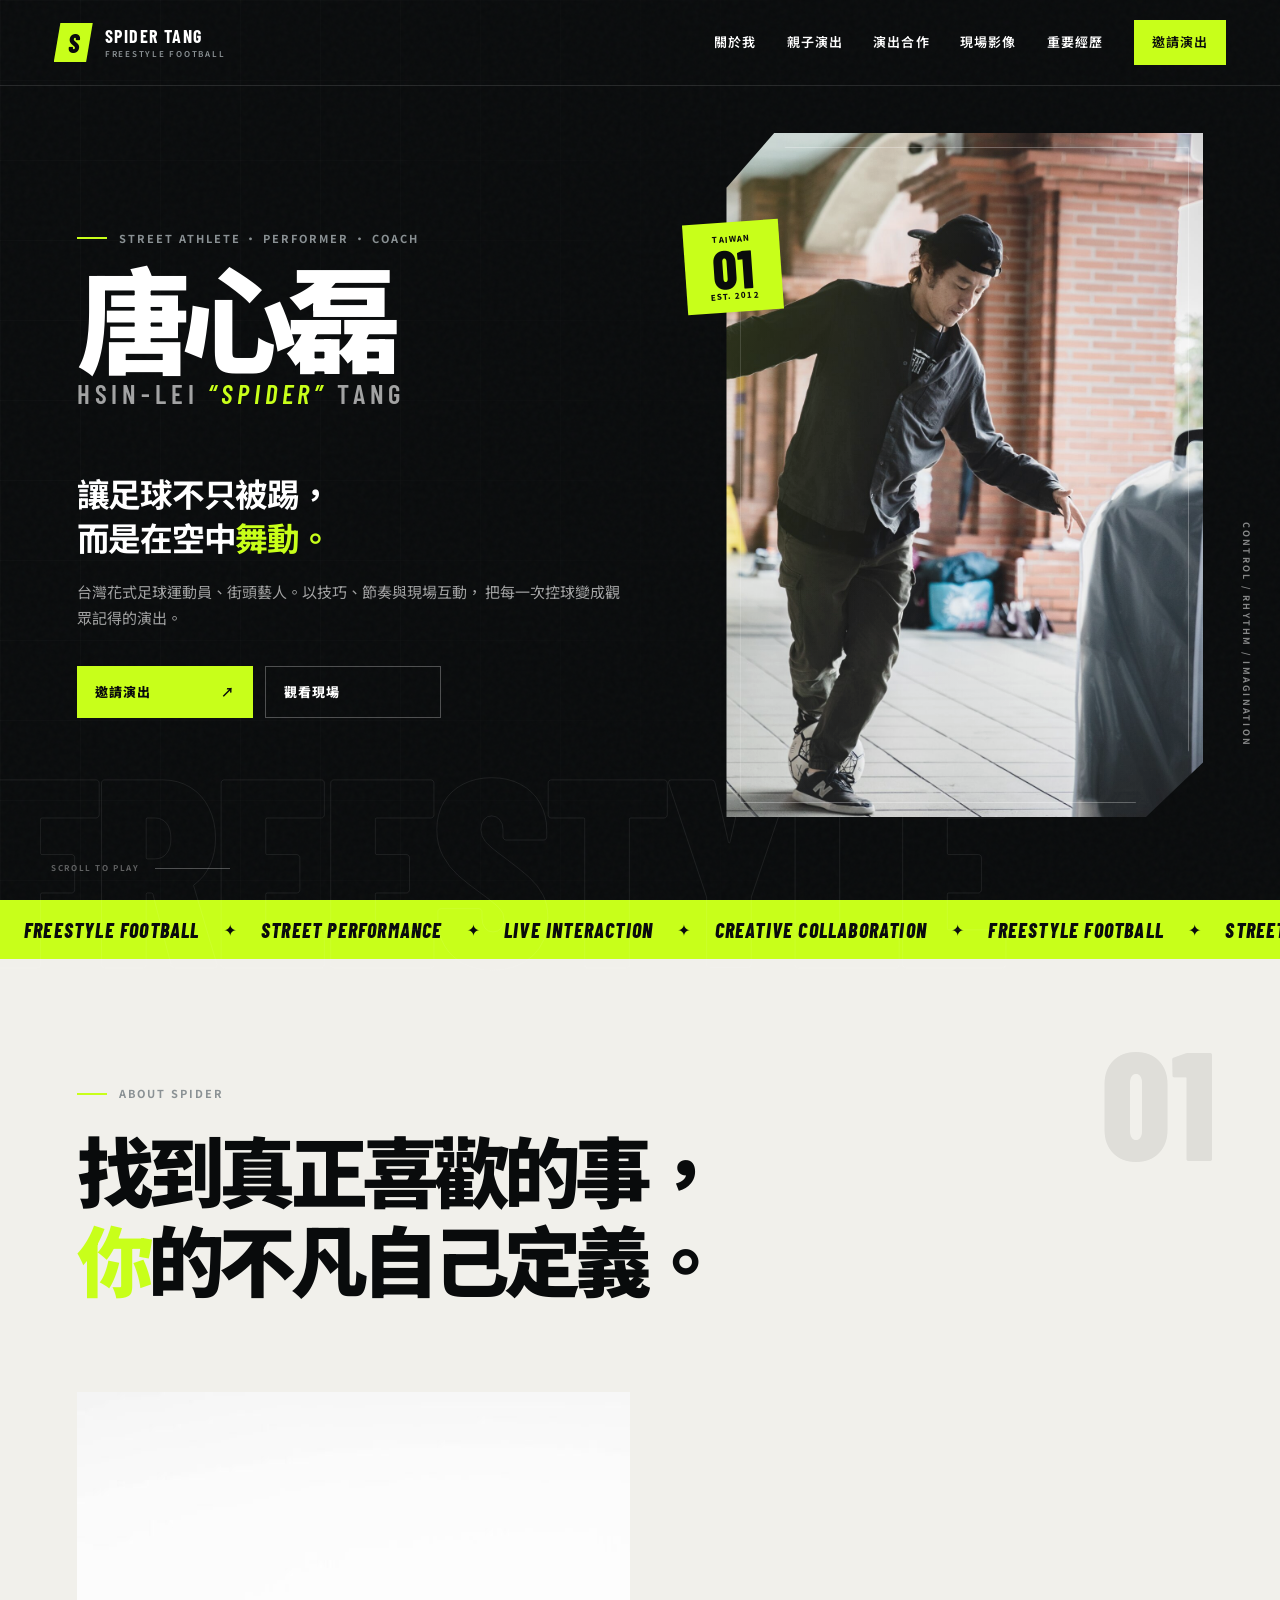
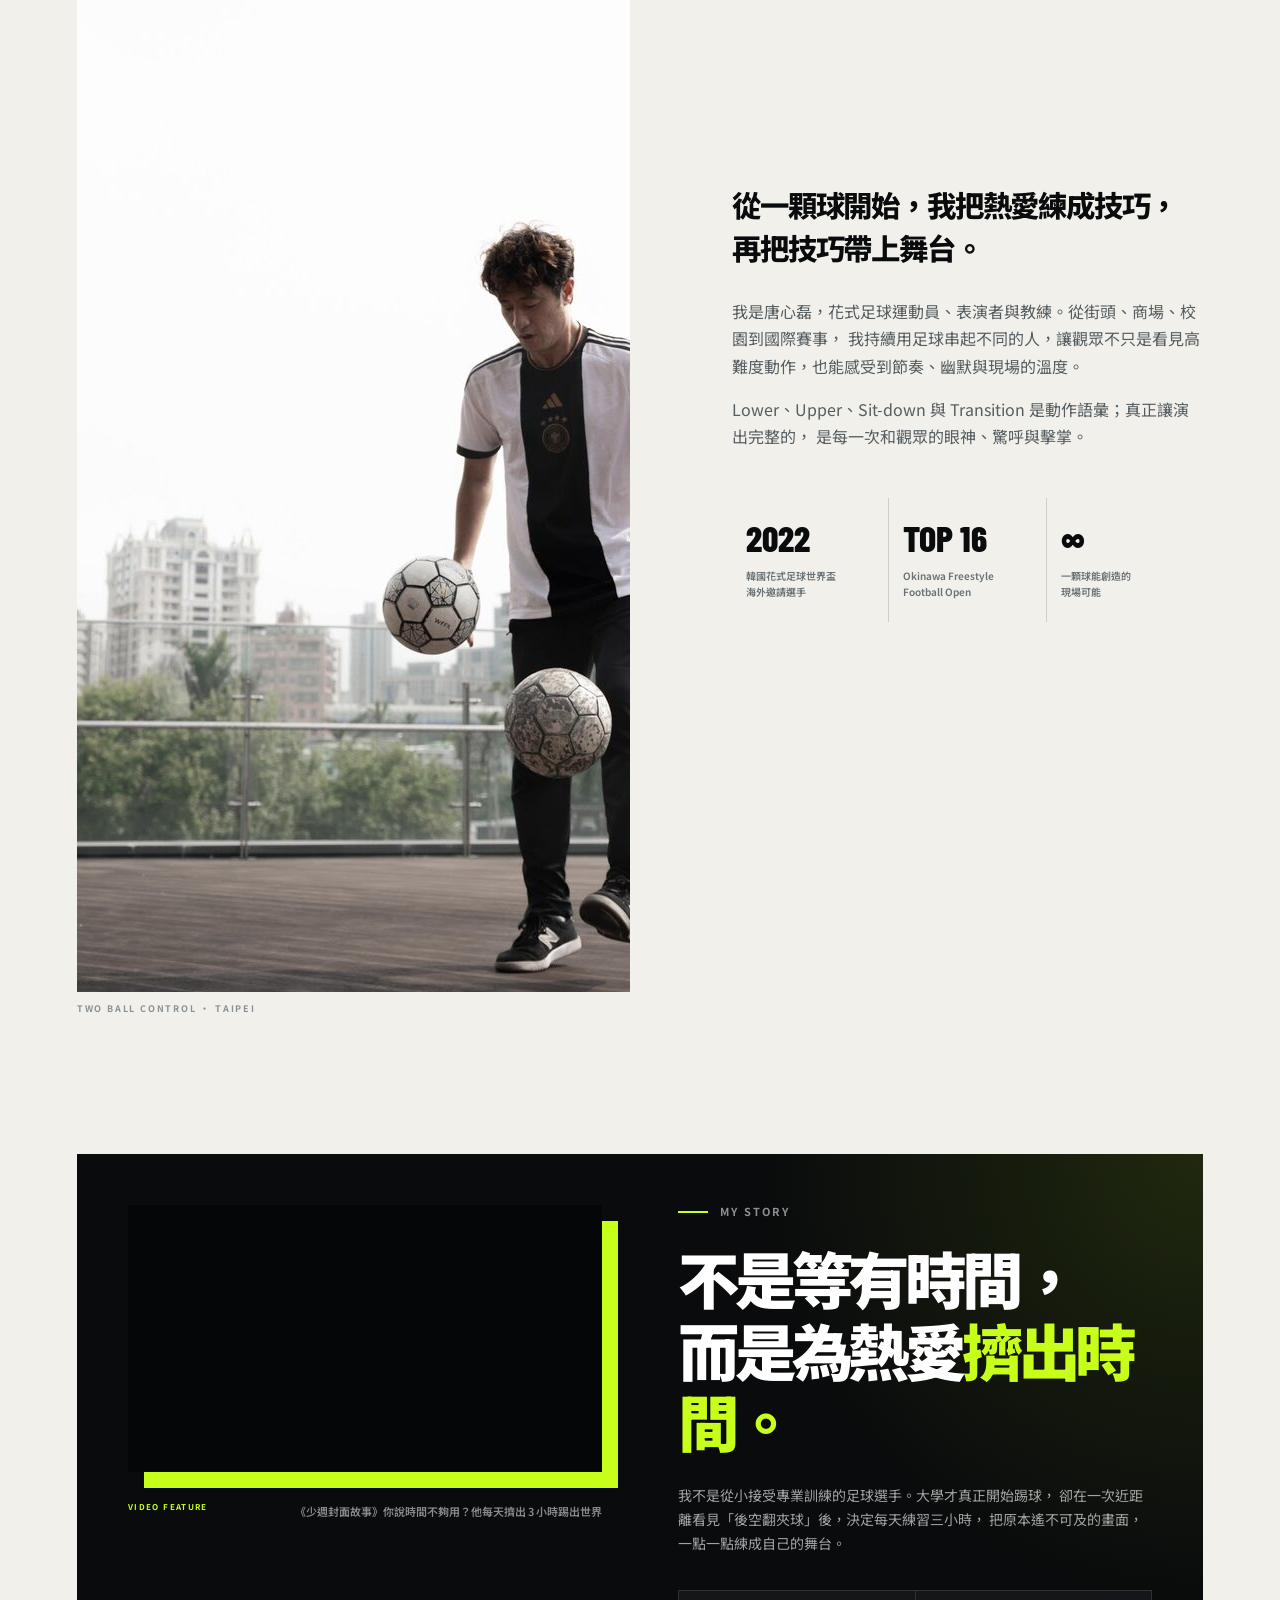
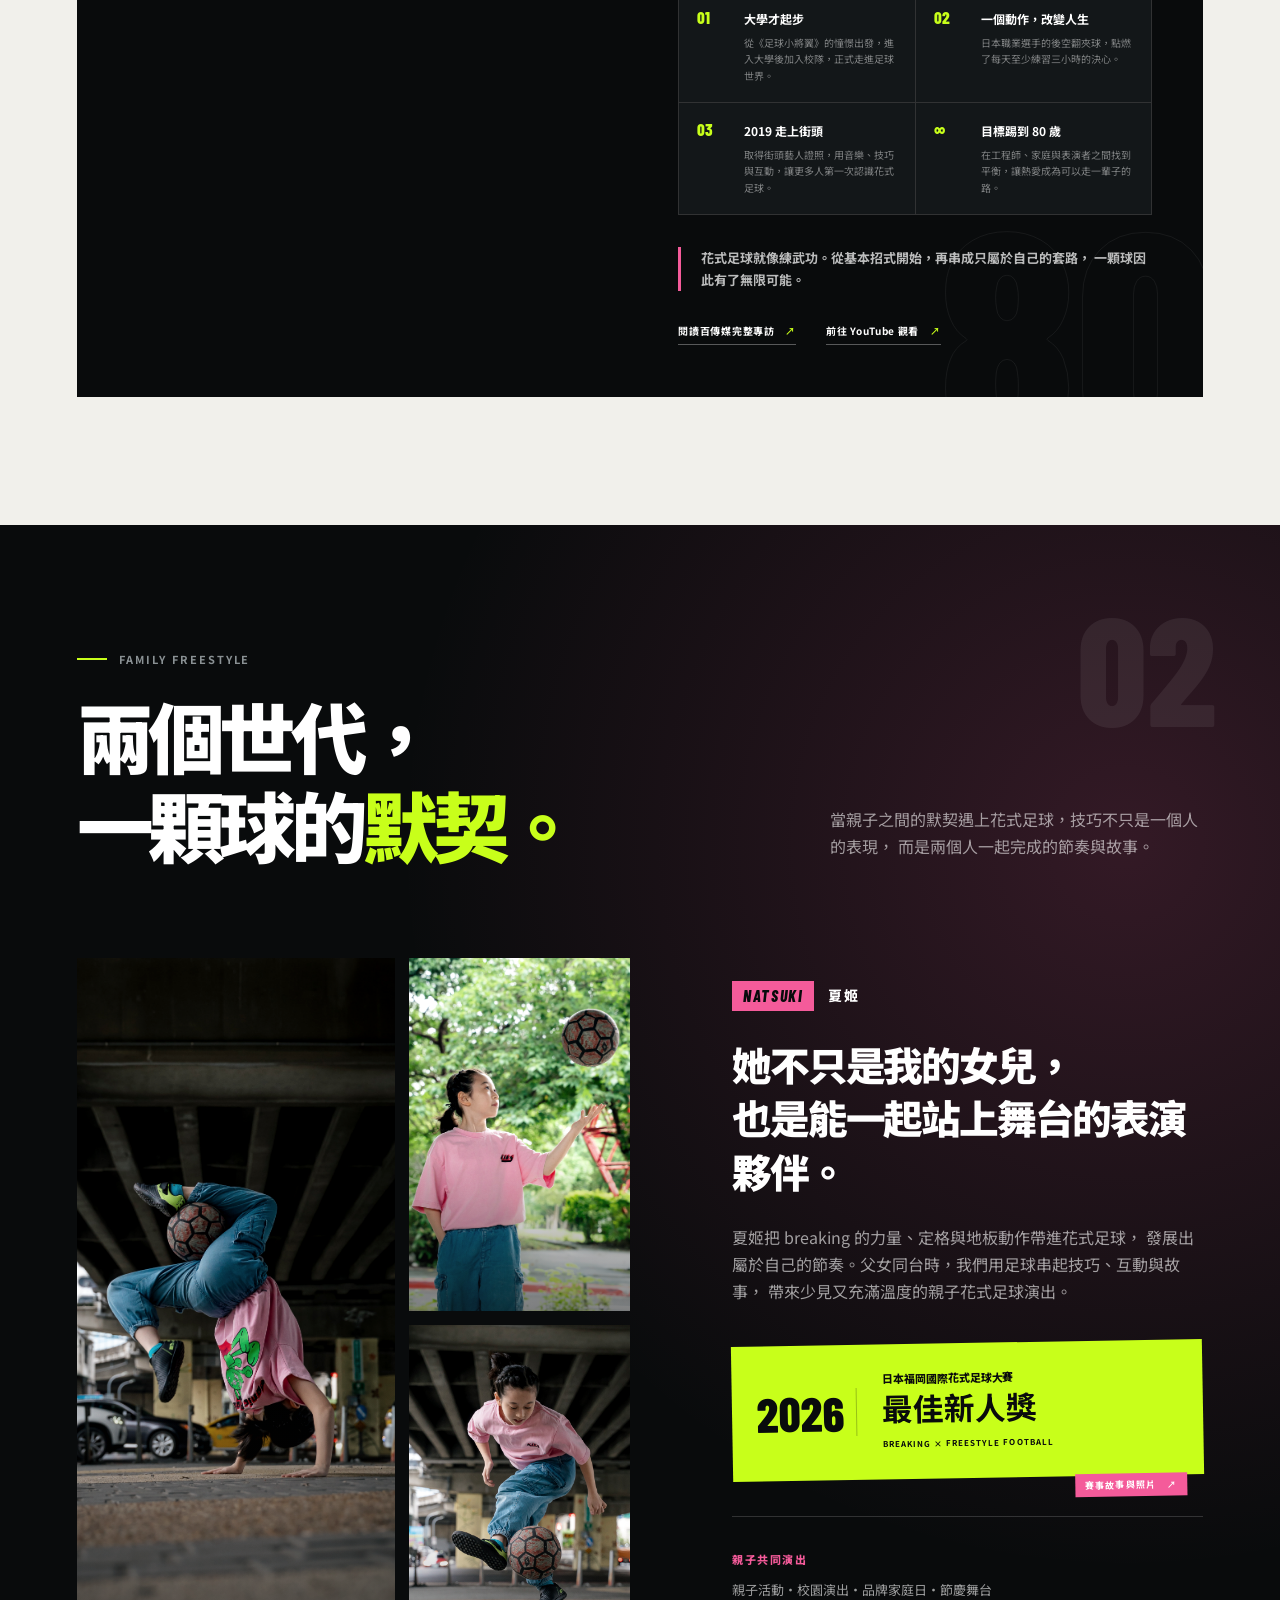
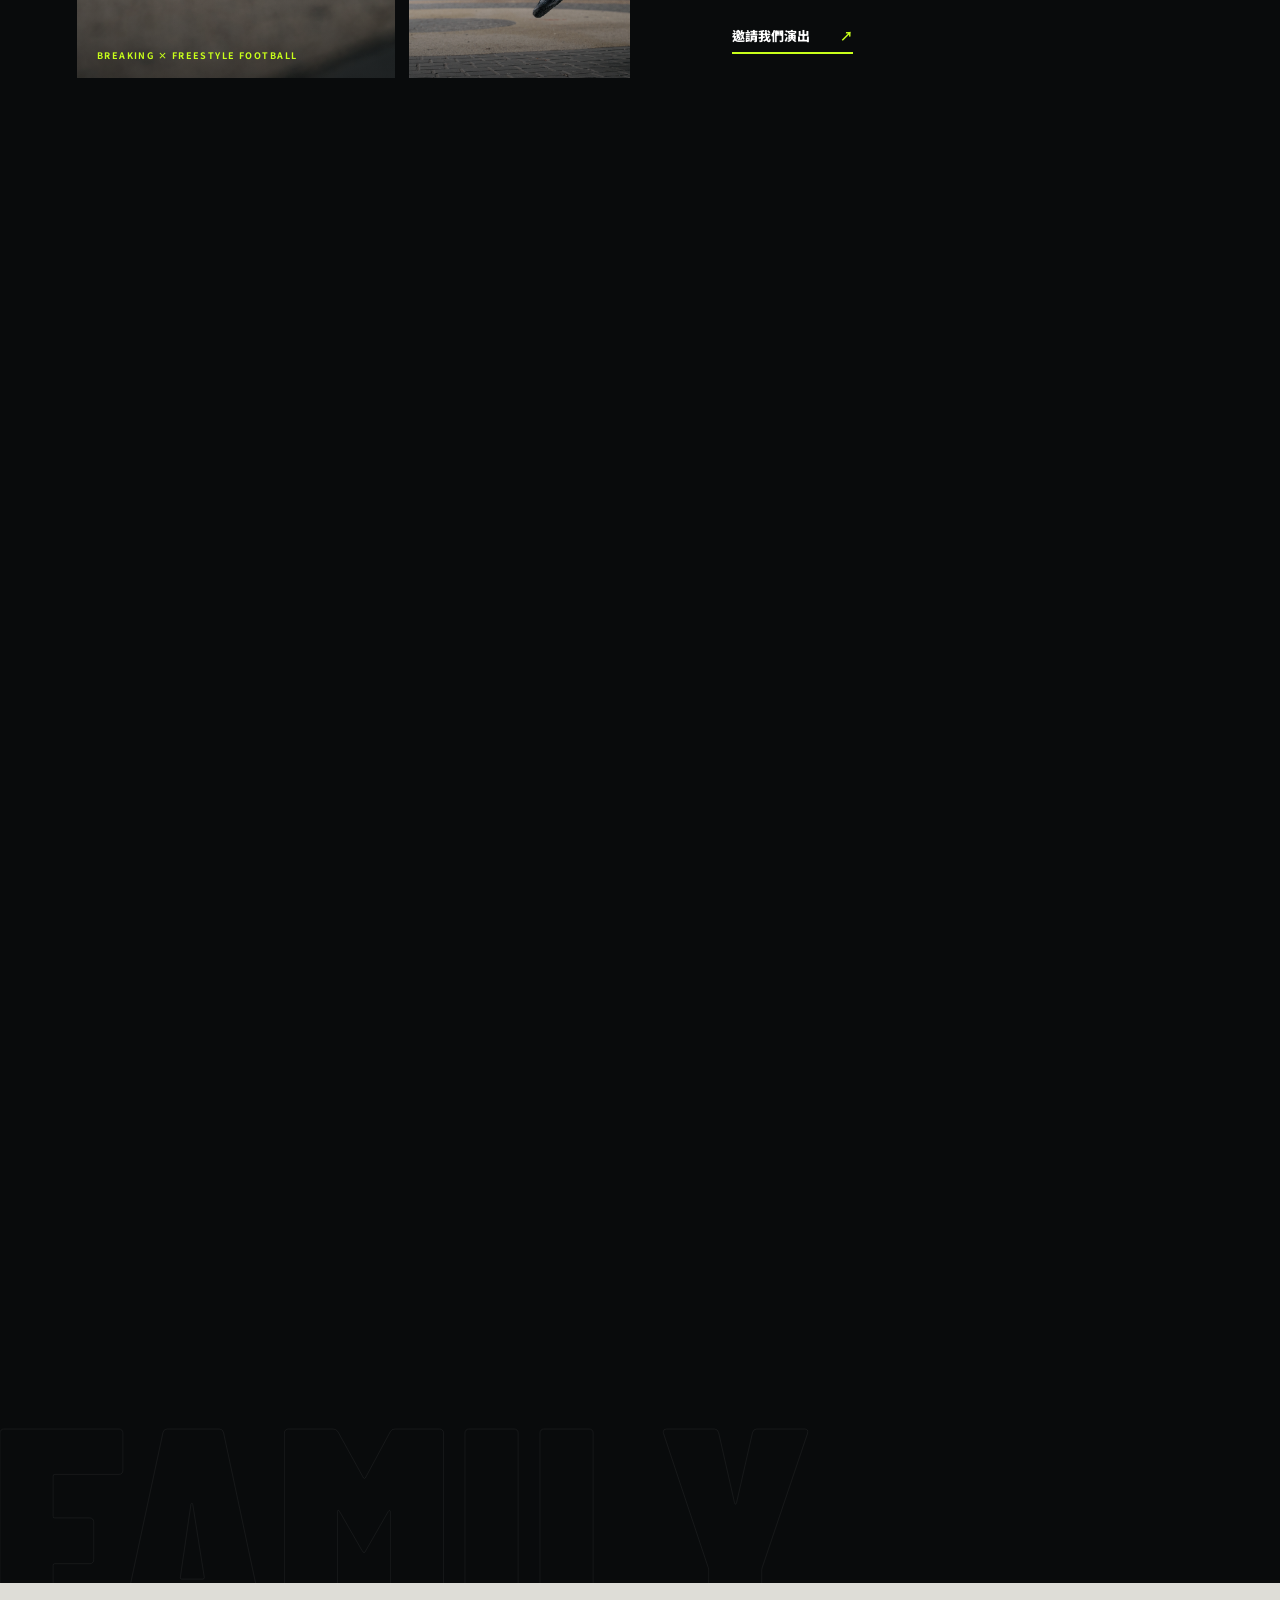
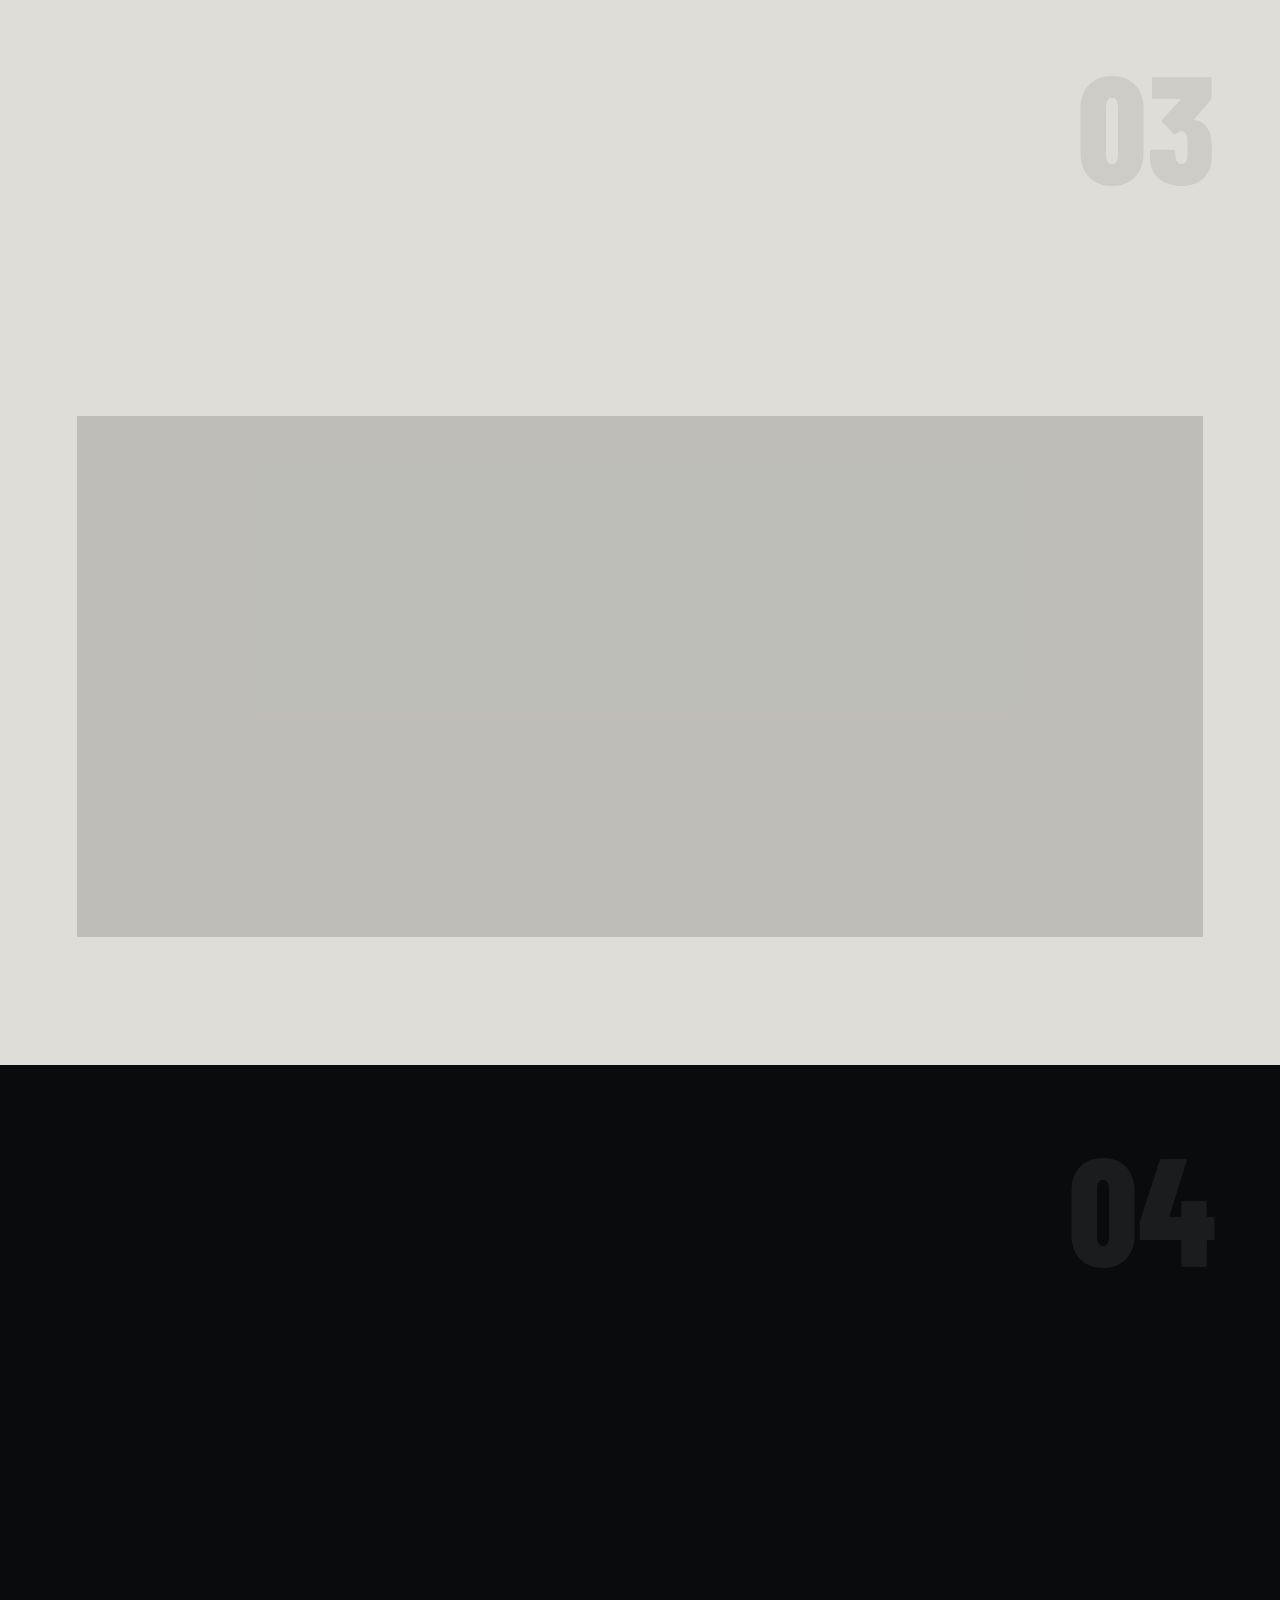
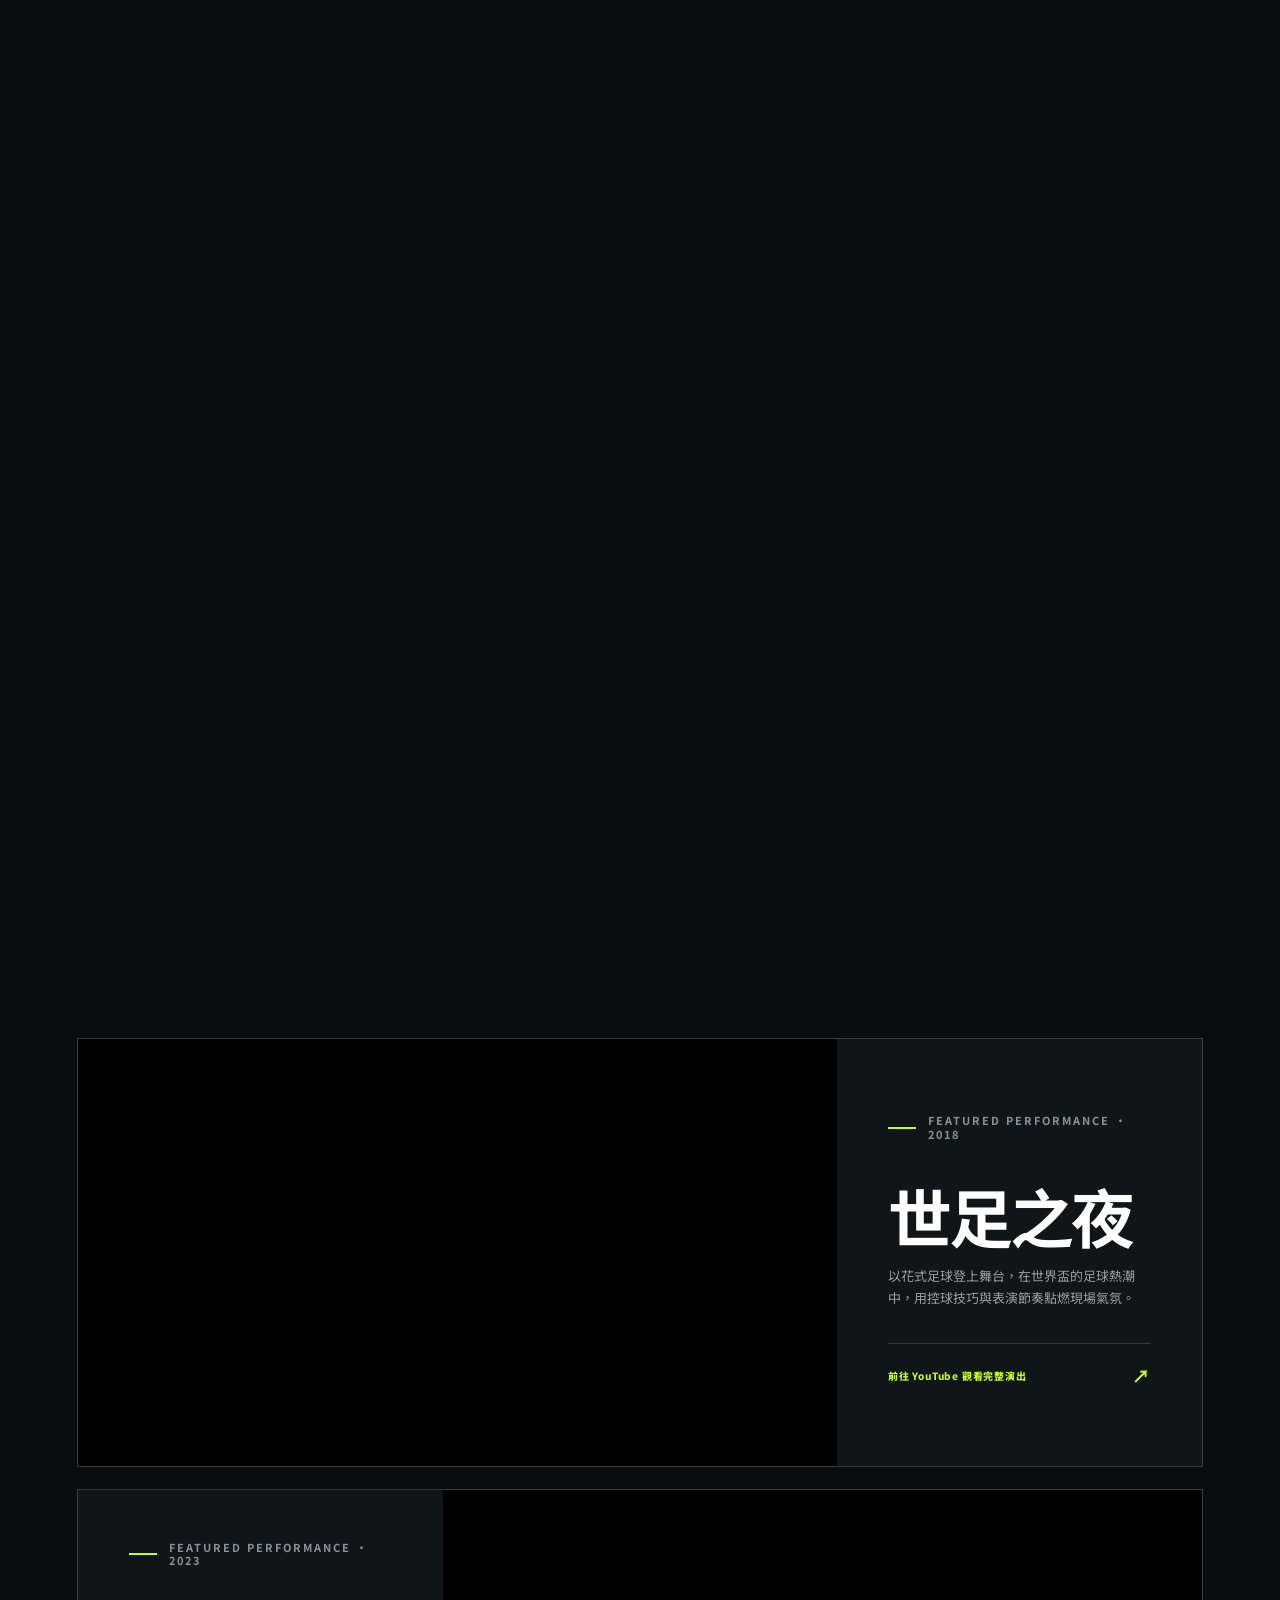
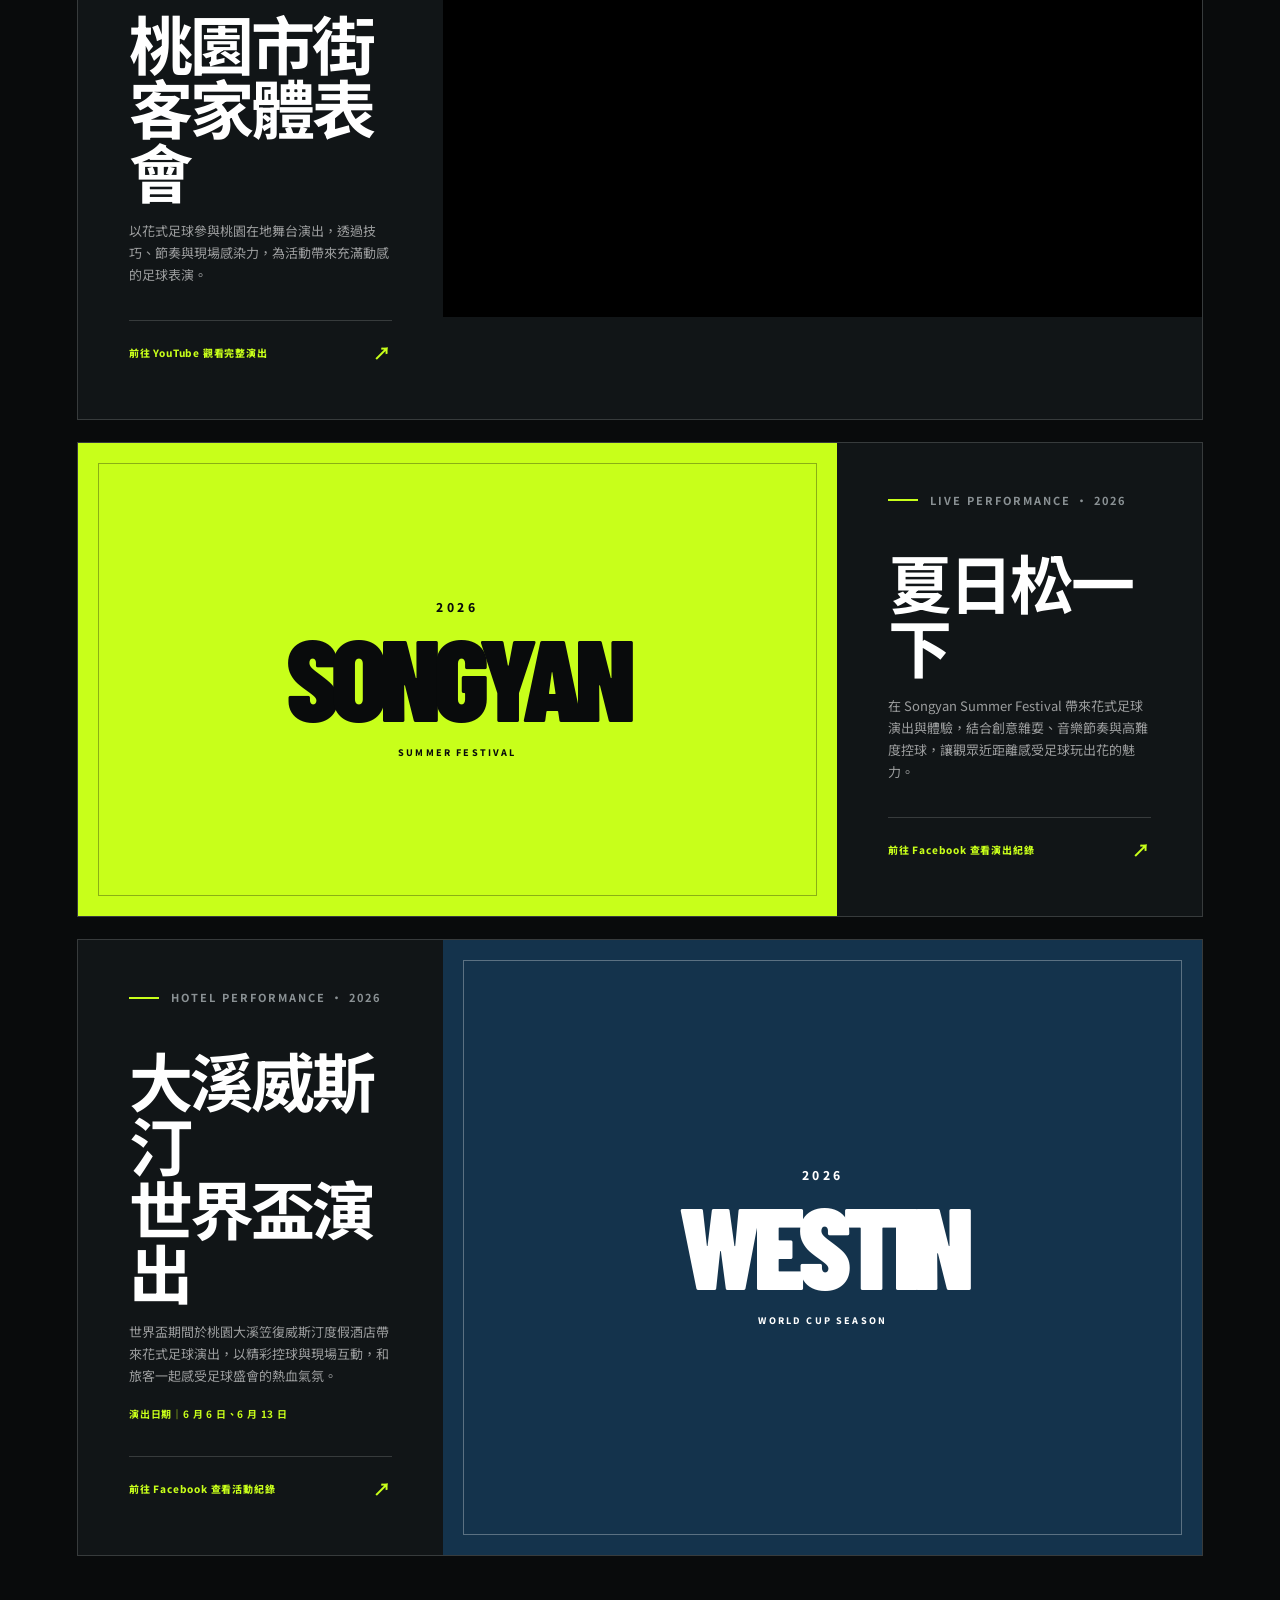
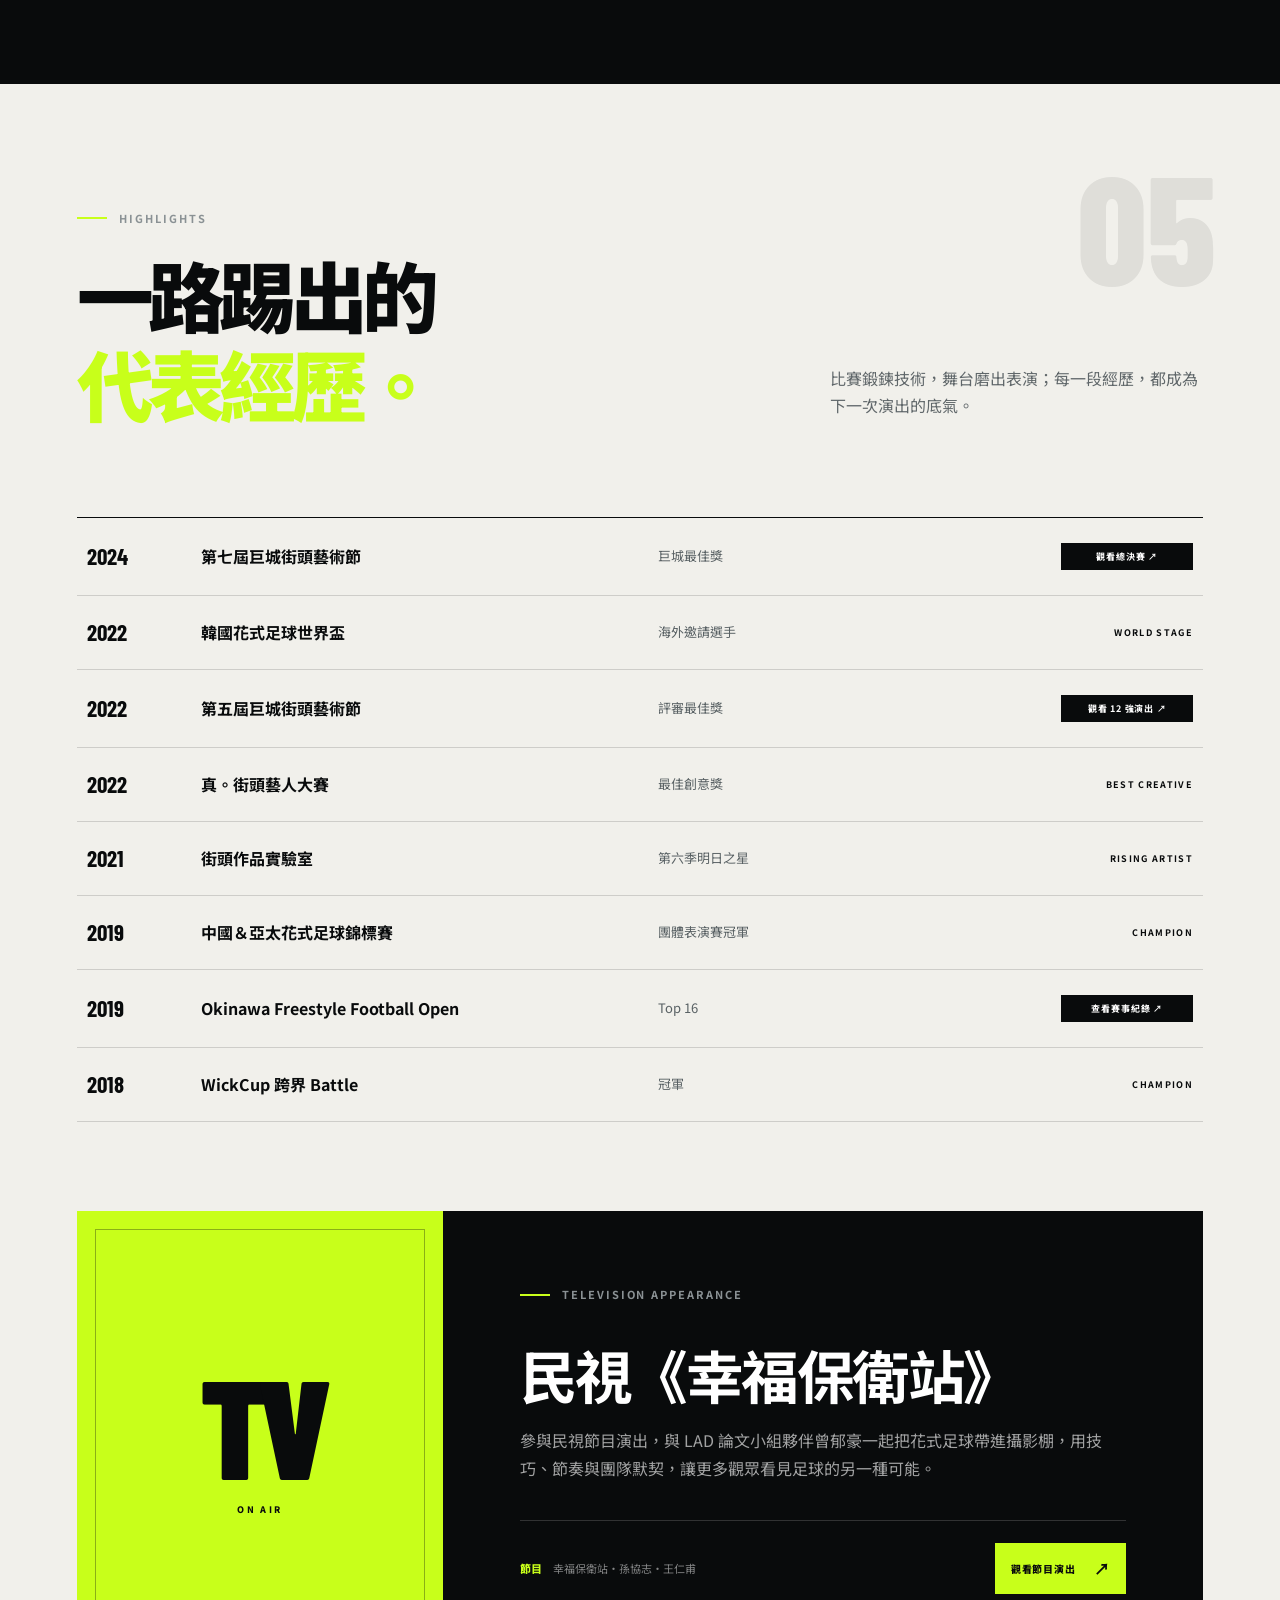
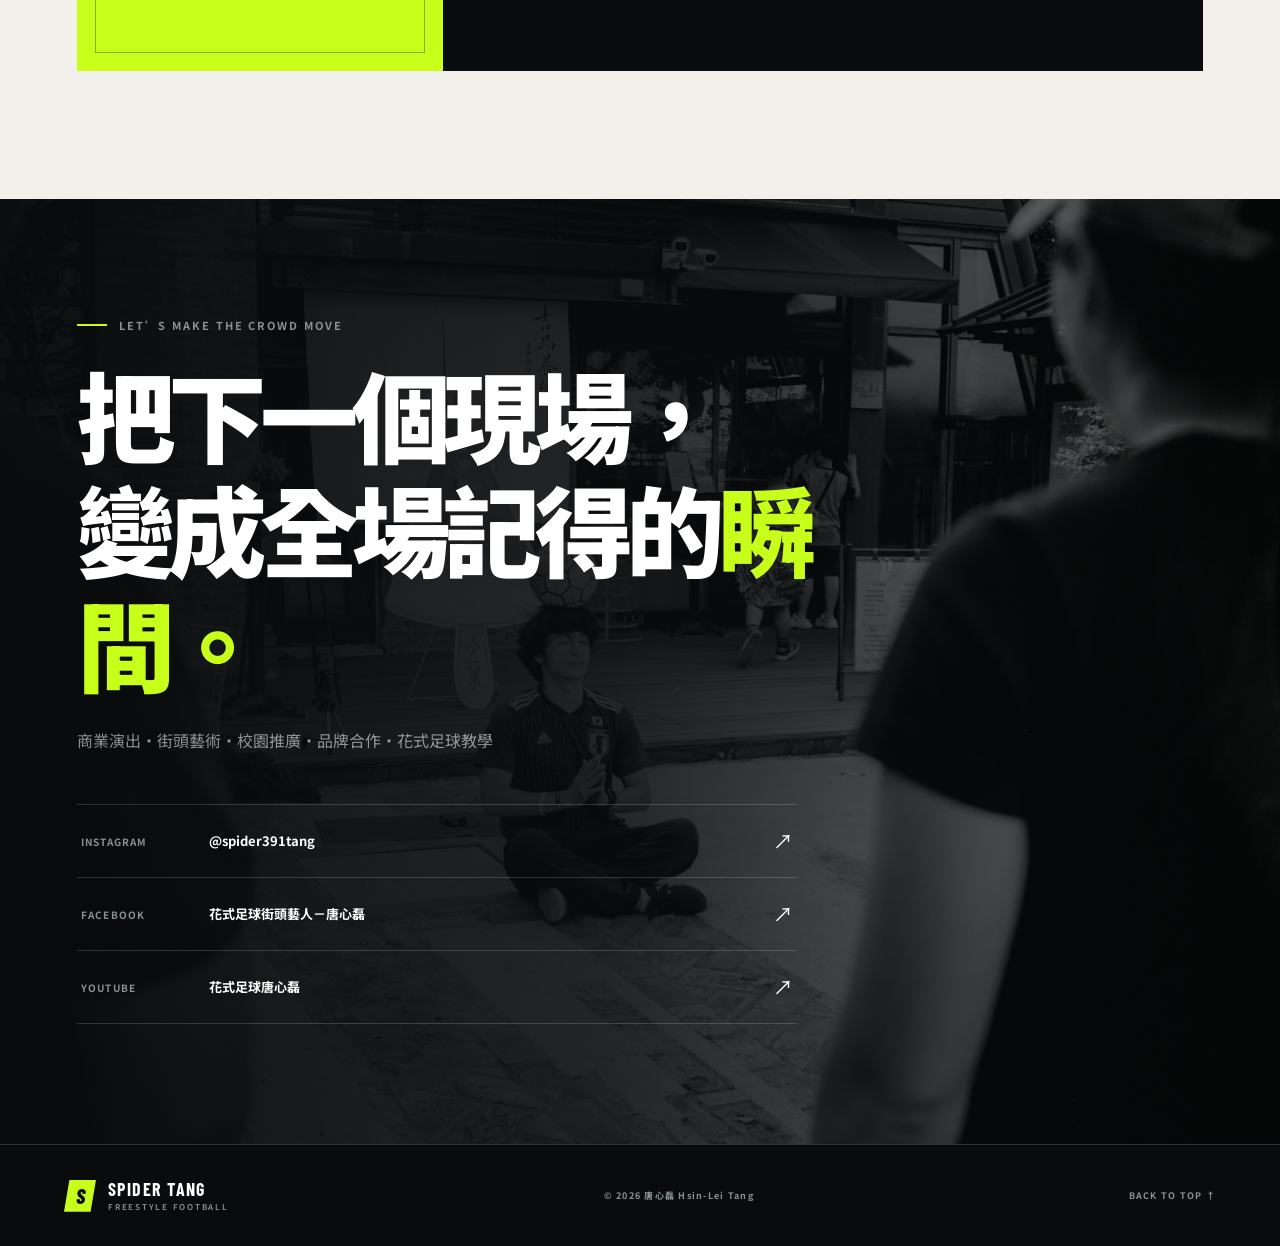
==== index.html @ aad9de3e "Link Okinawa Open competition record" ====
<!doctype html>
<html lang="zh-Hant">
  <head>
    <meta charset="UTF-8" />
    <meta name="viewport" content="width=device-width, initial-scale=1.0" />
    <meta
      name="description"
      content="唐心磊 Spider｜台灣花式足球運動員、街頭藝人與教練。商業演出、街頭互動、校園推廣與花式足球教學。"
    />
    <meta name="theme-color" content="#090b0c" />
    <meta property="og:type" content="website" />
    <meta property="og:title" content="唐心磊 Spider｜花式足球表演家" />
    <meta
      property="og:description"
      content="讓足球不只被踢，而是在空中舞動。商業演出、街頭互動與花式足球教學。"
    />
    <meta
      property="og:image"
      content="https://spider391tang.github.io/FootballFreestyler/assets/photos/performance/ANDY7516.jpg"
    />
    <meta
      property="og:url"
      content="https://spider391tang.github.io/FootballFreestyler/"
    />
    <title>唐心磊 Spider｜花式足球表演家</title>
    <link rel="icon" href="assets/favicon.svg" type="image/svg+xml" />
    <link rel="preconnect" href="https://fonts.googleapis.com" />
    <link rel="preconnect" href="https://fonts.gstatic.com" crossorigin />
    <link
      href="https://fonts.googleapis.com/css2?family=Barlow+Condensed:ital,wght@0,500;0,600;0,700;0,800;1,700&family=Noto+Sans+TC:wght@400;500;600;700;800;900&display=swap"
      rel="stylesheet"
    />
    <link rel="stylesheet" href="styles.css" />
  </head>
  <body>
    <a class="skip-link" href="#main">跳到主要內容</a>

    <header class="site-header" data-header>
      <a class="brand" href="#top" aria-label="回到首頁">
        <span class="brand-mark" aria-hidden="true">S</span>
        <span>
          <strong>SPIDER TANG</strong>
          <small>FREESTYLE FOOTBALL</small>
        </span>
      </a>

      <button class="menu-toggle" type="button" aria-expanded="false" aria-controls="site-nav">
        <span></span><span></span>
        <span class="sr-only">開啟選單</span>
      </button>

      <nav id="site-nav" class="site-nav" aria-label="主要選單">
        <a href="#about">關於我</a>
        <a href="#natsuki">親子演出</a>
        <a href="#services">演出合作</a>
        <a href="#upcoming" data-event-nav>近期演出</a>
        <a href="#works">現場影像</a>
        <a href="#honors">重要經歷</a>
        <a class="nav-cta" href="#contact">邀請演出</a>
      </nav>
    </header>

    <main id="main">
      <section id="top" class="hero" aria-labelledby="hero-title">
        <div class="hero-grid" aria-hidden="true"></div>
        <div class="hero-noise" aria-hidden="true"></div>
        <p class="hero-ghost" aria-hidden="true">FREESTYLE</p>

        <div class="hero-copy" data-reveal>
          <p class="eyebrow"><span></span> Street athlete · Performer · Coach</p>
          <h1 id="hero-title">
            <span class="name-zh">唐心磊</span>
            <span class="name-en">HSIN-LEI <em>“SPIDER”</em> TANG</span>
          </h1>
          <p class="hero-statement">
            讓足球不只被踢，<br />而是在空中<span>舞動。</span>
          </p>
          <p class="hero-intro">
            台灣花式足球運動員、街頭藝人。以技巧、節奏與現場互動，
            把每一次控球變成觀眾記得的演出。
          </p>
          <div class="hero-actions">
            <a class="button button-primary" href="#contact">
              <span>邀請演出</span><span aria-hidden="true">↗</span>
            </a>
            <a class="button button-ghost" href="#works">觀看現場</a>
          </div>
        </div>

        <div class="hero-visual" data-reveal>
          <div class="hero-frame">
            <img
              src="assets/photos/performance/ANDY7516.jpg"
              alt="唐心磊在紅磚廊道中進行花式足球控球"
              width="1200"
              height="1800"
              fetchpriority="high"
            />
            <div class="hero-image-wash" aria-hidden="true"></div>
          </div>
          <div class="hero-stamp" aria-label="Taiwan freestyle football performer">
            <span>TAIWAN</span><strong>01</strong><span>EST. 2012</span>
          </div>
          <p class="hero-caption">CONTROL / RHYTHM / IMAGINATION</p>
        </div>

        <div class="hero-scroll" aria-hidden="true">
          <span>SCROLL TO PLAY</span><i></i>
        </div>
      </section>

      <section class="marquee" aria-label="演出特色">
        <div class="marquee-track">
          <span>FREESTYLE FOOTBALL</span><i>✦</i><span>STREET PERFORMANCE</span><i>✦</i>
          <span>LIVE INTERACTION</span><i>✦</i><span>CREATIVE COLLABORATION</span><i>✦</i>
          <span>FREESTYLE FOOTBALL</span><i>✦</i><span>STREET PERFORMANCE</span><i>✦</i>
          <span>LIVE INTERACTION</span><i>✦</i><span>CREATIVE COLLABORATION</span><i>✦</i>
        </div>
      </section>

      <section id="upcoming" class="section upcoming" data-event-section>
        <div class="upcoming-inner">
          <div class="section-heading light upcoming-heading" data-reveal>
            <p class="eyebrow"><span></span> Upcoming Show</p>
            <h2>下一場，<br />一起到現場<span>玩球。</span></h2>
          </div>

          <article class="event-card" data-event-date="2026-07-18" data-reveal>
            <a
              class="event-poster"
              href="assets/announcements/20260718/IMG_6800.JPG"
              target="_blank"
              rel="noreferrer"
              aria-label="開啟花式足球運動體驗秀完整公告"
            >
              <img
                src="assets/announcements/20260718/IMG_6800.JPG"
                alt="7 月 18 日花蓮店花式足球運動體驗秀公告"
                width="3071"
                height="3189"
                loading="lazy"
              />
            </a>

            <div class="event-copy">
              <p class="event-status"><span></span> 本週演出</p>
              <time datetime="2026-07-18T15:00:00+08:00">
                <strong>07.18</strong>
                <span>星期六｜15:00–16:00</span>
              </time>
              <h3>花式足球運動體驗秀</h3>
              <p class="event-location">動學堂熱血展演・花蓮店</p>
              <p class="event-description">
                跟著花式足球好手唐心磊、曾郁豪，一起挑戰酷炫球技，
                在近距離演出與互動體驗中，感受熱血又歡樂的足球魅力。
                歡迎大朋友、小朋友到現場邊動、邊玩、邊學運動小知識。
              </p>
              <ul class="event-meta">
                <li><span>日期</span><strong>2026 年 7 月 18 日（六）</strong></li>
                <li><span>時間</span><strong>下午 3:00–4:00</strong></li>
                <li><span>地點</span><strong>花蓮店</strong></li>
                <li><span>演出</span><strong>唐心磊・曾郁豪</strong></li>
              </ul>
              <a class="button button-primary event-button" href="assets/announcements/20260718/IMG_6800.JPG" target="_blank" rel="noreferrer">
                <span>查看完整公告</span><span aria-hidden="true">↗</span>
              </a>
            </div>
          </article>
        </div>
      </section>

      <section id="about" class="section about">
        <div class="section-number" aria-hidden="true">01</div>
        <div class="section-heading" data-reveal>
          <p class="eyebrow"><span></span> About Spider</p>
          <h2>找到真正喜歡的事，<br /><em>你</em>的不凡自己定義。</h2>
        </div>

        <div class="about-grid">
          <figure class="about-photo" data-reveal>
            <img
              src="assets/photos/performance/BEA_8083.jpg"
              alt="唐心磊在戶外同時控制兩顆足球"
              width="1800"
              height="1200"
              loading="lazy"
            />
            <figcaption>TWO BALL CONTROL · TAIPEI</figcaption>
          </figure>

          <div class="about-copy" data-reveal>
            <p class="lead">
              從一顆球開始，我把熱愛練成技巧，再把技巧帶上舞台。
            </p>
            <p>
              我是唐心磊，花式足球運動員、表演者與教練。從街頭、商場、校園到國際賽事，
              我持續用足球串起不同的人，讓觀眾不只是看見高難度動作，也能感受到節奏、幽默與現場的溫度。
            </p>
            <p>
              Lower、Upper、Sit-down 與 Transition 是動作語彙；真正讓演出完整的，
              是每一次和觀眾的眼神、驚呼與擊掌。
            </p>

            <dl class="about-stats">
              <div><dt>2022</dt><dd>韓國花式足球世界盃<br />海外邀請選手</dd></div>
              <div><dt>TOP 16</dt><dd>Okinawa Freestyle<br />Football Open</dd></div>
              <div><dt>∞</dt><dd>一顆球能創造的<br />現場可能</dd></div>
            </dl>
          </div>
        </div>

        <article class="story-feature" data-reveal>
          <div class="story-media">
            <div class="story-video-frame">
              <iframe
                src="https://www.youtube-nocookie.com/embed/xr2dPpP76o0"
                title="少週封面故事：唐心磊每天擠出三小時練習花式足球的人物介紹"
                loading="lazy"
                allow="accelerometer; autoplay; clipboard-write; encrypted-media; gyroscope; picture-in-picture; web-share"
                allowfullscreen
              ></iframe>
            </div>
            <div class="story-media-caption">
              <span>VIDEO FEATURE</span>
              <p>《少週封面故事》你說時間不夠用？他每天擠出 3 小時踢出世界</p>
            </div>
          </div>

          <div class="story-copy">
            <p class="eyebrow"><span></span> My Story</p>
            <h3>不是等有時間，<br />而是為熱愛<span>擠出時間。</span></h3>
            <p class="story-lead">
              我不是從小接受專業訓練的足球選手。大學才真正開始踢球，
              卻在一次近距離看見「後空翻夾球」後，決定每天練習三小時，
              把原本遙不可及的畫面，一點一點練成自己的舞台。
            </p>

            <ol class="story-timeline">
              <li><span>01</span><div><strong>大學才起步</strong><p>從《足球小將翼》的憧憬出發，進入大學後加入校隊，正式走進足球世界。</p></div></li>
              <li><span>02</span><div><strong>一個動作，改變人生</strong><p>日本職業選手的後空翻夾球，點燃了每天至少練習三小時的決心。</p></div></li>
              <li><span>03</span><div><strong>2019 走上街頭</strong><p>取得街頭藝人證照，用音樂、技巧與互動，讓更多人第一次認識花式足球。</p></div></li>
              <li><span>∞</span><div><strong>目標踢到 80 歲</strong><p>在工程師、家庭與表演者之間找到平衡，讓熱愛成為可以走一輩子的路。</p></div></li>
            </ol>

            <blockquote>
              花式足球就像練武功。從基本招式開始，再串成只屬於自己的套路，
              一顆球因此有了無限可能。
            </blockquote>

            <div class="story-links">
              <a href="https://www.baitimes.com/2021/12/27/soccer-life/" target="_blank" rel="noreferrer">閱讀百傳媒完整專訪 <i aria-hidden="true">↗</i></a>
              <a href="https://youtu.be/xr2dPpP76o0" target="_blank" rel="noreferrer">前往 YouTube 觀看 <i aria-hidden="true">↗</i></a>
            </div>
          </div>
        </article>

      </section>

      <section id="natsuki" class="section family-show">
        <div class="section-number light" aria-hidden="true">02</div>
        <div class="section-heading light split-heading" data-reveal>
          <div>
            <p class="eyebrow"><span></span> Family Freestyle</p>
            <h2>兩個世代，<br />一顆球的<span>默契。</span></h2>
          </div>
          <p>
            當親子之間的默契遇上花式足球，技巧不只是一個人的表現，
            而是兩個人一起完成的節奏與故事。
          </p>
        </div>

        <div class="family-grid">
          <div class="family-gallery" data-reveal>
            <figure class="family-photo family-photo-main">
              <img
                src="assets/photos/Natsuki/20260612-YUICAMERA (107)_Original.jpg"
                alt="夏姬以 breaking 倒立定格結合花式足球"
                width="2333"
                height="3500"
                loading="lazy"
              />
              <figcaption>BREAKING × FREESTYLE FOOTBALL</figcaption>
            </figure>
            <figure class="family-photo family-photo-upper">
              <img
                src="assets/photos/Natsuki/20260612-YUICAMERA (140)_Original.jpg"
                alt="夏姬專注進行花式足球 Upper 控球"
                width="2333"
                height="3500"
                loading="lazy"
              />
            </figure>
            <figure class="family-photo family-photo-action">
              <img
                src="assets/photos/Natsuki/20260612-YUICAMERA (118)_Original.jpg"
                alt="夏姬在足球上方完成充滿動感的空中動作"
                width="3500"
                height="2333"
                loading="lazy"
              />
            </figure>
          </div>

          <div class="family-copy" data-reveal>
            <p class="family-name"><span>NATSUKI</span> 夏姬</p>
            <p class="family-lead">
              她不只是我的女兒，<br />也是能一起站上舞台的表演夥伴。
            </p>
            <p>
              夏姬把 breaking 的力量、定格與地板動作帶進花式足球，
              發展出屬於自己的節奏。父女同台時，我們用足球串起技巧、互動與故事，
              帶來少見又充滿溫度的親子花式足球演出。
            </p>

            <button
              class="family-award"
              type="button"
              data-competition-open
              aria-haspopup="dialog"
              aria-controls="fukuoka-dialog"
            >
              <time>2026</time>
              <div>
                <p>日本福岡國際花式足球大賽</p>
                <h3>最佳新人獎</h3>
                <span>BREAKING × FREESTYLE FOOTBALL</span>
              </div>
              <span class="family-award-action">賽事故事與照片 <i aria-hidden="true">↗</i></span>
            </button>

            <div class="family-booking">
              <span>親子共同演出</span>
              <p>親子活動・校園演出・品牌家庭日・節慶舞台</p>
              <a href="#contact">邀請我們演出 <i aria-hidden="true">↗</i></a>
            </div>
          </div>
        </div>

        <div class="family-videos" data-reveal>
          <div class="family-video-heading">
            <div>
              <p class="eyebrow"><span></span> Watch Us Move</p>
              <h3>一個人的風格，<br />兩個人的<span>默契。</span></h3>
            </div>
            <p>
              從 breaking 與花式足球的跨界，到父女共同挑戰高難度動作，
              每一支影片都是我們一起練習、一起站上舞台的紀錄。
            </p>
          </div>

          <div class="short-video-grid">
            <article class="short-video-card">
              <div class="short-video-frame">
                <iframe
                  src="https://www.youtube-nocookie.com/embed/kP7JFW06NII"
                  title="夏姬將 breaking 結合花式足球的演出影片"
                  loading="lazy"
                  allow="accelerometer; autoplay; clipboard-write; encrypted-media; gyroscope; picture-in-picture; web-share"
                  allowfullscreen
                ></iframe>
              </div>
              <div class="short-video-copy">
                <p><span>01</span> NATSUKI STYLE</p>
                <h4>Breaking × 花式足球</h4>
                <p>把 footwork、freeze 與地板動作帶進控球節奏，踢出夏姬自己的風格。</p>
                <a href="https://youtube.com/shorts/kP7JFW06NII" target="_blank" rel="noreferrer">前往 YouTube 觀看 <i aria-hidden="true">↗</i></a>
              </div>
            </article>

            <article class="short-video-card featured">
              <div class="short-video-frame">
                <iframe
                  src="https://www.youtube-nocookie.com/embed/8Juz53hS1aQ"
                  title="唐心磊與夏姬父女夾球後空翻的花式足球影片"
                  loading="lazy"
                  allow="accelerometer; autoplay; clipboard-write; encrypted-media; gyroscope; picture-in-picture; web-share"
                  allowfullscreen
                ></iframe>
              </div>
              <div class="short-video-copy">
                <p><span>02</span> FAMILY TRICK</p>
                <h4>父女夾球後空翻</h4>
                <p>不是一個人的高難度，而是兩個人的節奏、信任與瞬間爆發。</p>
                <a href="https://youtube.com/shorts/8Juz53hS1aQ" target="_blank" rel="noreferrer">前往 YouTube 觀看 <i aria-hidden="true">↗</i></a>
              </div>
            </article>

            <article class="short-video-card">
              <div class="short-video-frame">
                <iframe
                  src="https://www.youtube-nocookie.com/embed/KxSE0IhtC5U"
                  title="唐心磊與夏姬在世界壯年運動會進行親子花式足球演出"
                  loading="lazy"
                  allow="accelerometer; autoplay; clipboard-write; encrypted-media; gyroscope; picture-in-picture; web-share"
                  allowfullscreen
                ></iframe>
              </div>
              <div class="short-video-copy">
                <p><span>03</span> LIVE PERFORMANCE</p>
                <h4>世壯運親子演出</h4>
                <p>父女一起站上舞台，用花式足球串起技巧、互動與屬於我們的故事。</p>
                <a href="https://youtube.com/shorts/KxSE0IhtC5U" target="_blank" rel="noreferrer">前往 YouTube 觀看 <i aria-hidden="true">↗</i></a>
              </div>
            </article>
          </div>
        </div>
      </section>

      <dialog
        id="fukuoka-dialog"
        class="competition-dialog"
        data-competition-dialog
        aria-labelledby="fukuoka-title"
      >
        <div class="competition-dialog-shell">
          <button class="competition-close" type="button" data-competition-close aria-label="關閉賽事介紹">
            <span>關閉</span><i aria-hidden="true">×</i>
          </button>

          <div class="competition-hero">
            <figure>
              <img
                src="assets/photos/Natsuki/20260619/DSC_8963 (1).jpeg"
                alt="夏姬在 Fukuoka Freestyle Open 舞台上以 breaking 定格動作結合花式足球"
                width="2089"
                height="3156"
                loading="lazy"
              />
              <figcaption>NATSUKI · BREAKING FREEZE</figcaption>
            </figure>

            <div class="competition-intro">
              <p class="eyebrow"><span></span> Fukuoka Freestyle Open 2026</p>
              <h2 id="fukuoka-title">在國際舞台，<br />跳出自己的<span>節奏。</span></h2>
              <p class="competition-lead">
                這不只是一場比賽，也是夏姬第一次讓 breaking 與花式足球，
                在國際舞台上真正成為自己的表演語言。
              </p>

              <dl class="competition-facts">
                <div><dt>日期</dt><dd>2026.06.20</dd></div>
                <div><dt>地點</dt><dd>日本福岡・MONOGRAM</dd></div>
                <div><dt>規模</dt><dd>11 個國家／地區・60+ 位選手</dd></div>
                <div><dt>賽制</dt><dd>男女 1 on 1・LOWER Battle</dd></div>
              </dl>
            </div>
          </div>

          <section class="competition-story" aria-labelledby="competition-about-title">
            <div>
              <p class="competition-kicker">ABOUT THE EVENT</p>
              <h3 id="competition-about-title">福岡首場國際級<br />花式足球盛會</h3>
            </div>
            <div>
              <p>
                FUKUOKA FREESTYLE OPEN 是福岡首度舉辦、列入世界花式足球協會
                WFFA 活動資訊的國際賽事。來自世界各地的選手在 30 秒回合中，
                以控球技術、創意、音樂性與個人風格正面交鋒。
              </p>
              <p>
                夏姬選擇走出不同的路：把 breaking 的 footwork、freeze 與地板動作融入足球，
                讓球跟著身體一起旋轉、停格。這份大膽又鮮明的舞台表現，讓她拿下最佳新人獎。
              </p>
            </div>
          </section>

          <section class="competition-highlight" aria-label="夏姬得獎資訊">
            <span>2026</span>
            <p>FUKUOKA FREESTYLE OPEN</p>
            <strong>BEST ROOKIE AWARD<br />最佳新人獎</strong>
          </section>

          <div class="competition-gallery">
            <figure>
              <img
                src="assets/photos/Natsuki/20260619/DSC_0505_0.jpg"
                alt="夏姬手持 Fukuoka Freestyle Open 最佳新人獎與參賽選手合照"
                width="3936"
                height="2624"
                loading="lazy"
              />
              <figcaption><strong>第一次站上國際賽舞台</strong><span>BEST ROOKIE AWARD</span></figcaption>
            </figure>
            <figure>
              <img
                src="assets/photos/Natsuki/20260619/DSC_0733.jpeg"
                alt="Fukuoka Freestyle Open 2026 全體選手與工作人員合照"
                width="3936"
                height="2624"
                loading="lazy"
              />
              <figcaption><strong>11 個國家與地區的選手齊聚福岡</strong><span>FUKUOKA 2026</span></figcaption>
            </figure>
          </div>

          <div class="competition-sources">
            <p>賽事資訊</p>
            <div>
              <a href="https://www.instagram.com/fukuokafreestyleopen/" target="_blank" rel="noreferrer">官方 Instagram <span aria-hidden="true">↗</span></a>
              <a href="https://fukuokafreestyleopen.studio.site/" target="_blank" rel="noreferrer">大賽官方網站 <span aria-hidden="true">↗</span></a>
              <a href="https://worldfreestylefootball.org/events/fukuoka2026/" target="_blank" rel="noreferrer">WFFA 賽事頁面 <span aria-hidden="true">↗</span></a>
            </div>
          </div>
        </div>
      </dialog>

      <section id="services" class="section services">
        <div class="section-number" aria-hidden="true">03</div>
        <div class="section-heading split-heading" data-reveal>
          <div>
            <p class="eyebrow"><span></span> Performance</p>
            <h2>不只秀技巧，<br />更要讓現場<span>動起來。</span></h2>
          </div>
          <p>
            從五分鐘開場到完整主題節目，依活動場地、受眾與品牌需求設計內容，
            讓專業技巧、故事與互動自然進入每一個現場。
          </p>
        </div>

        <div class="service-list">
          <article class="service-card" data-reveal>
            <span class="service-index">01</span>
            <div class="service-icon" aria-hidden="true">↗</div>
            <h3>舞台與商業演出</h3>
            <p>企業活動、品牌發表、頒獎典禮、運動賽事與大型節慶。</p>
            <ul><li>客製演出編排</li><li>品牌與主題整合</li><li>單人／多人跨界合作</li></ul>
          </article>

          <article class="service-card featured" data-reveal>
            <span class="service-index">02</span>
            <div class="service-icon" aria-hidden="true">◎</div>
            <h3>街頭互動節目</h3>
            <p>把觀眾拉進節奏裡，讓驚呼、笑聲與掌聲成為演出的一部分。</p>
            <ul><li>近距離技巧演出</li><li>親子與觀眾互動</li><li>主持串場與現場控場</li></ul>
          </article>

          <article class="service-card" data-reveal>
            <span class="service-index">03</span>
            <div class="service-icon" aria-hidden="true">＋</div>
            <h3>教學與工作坊</h3>
            <p>用容易上手的挑戰，帶孩子與成人體驗控球、創意和成就感。</p>
            <ul><li>校園推廣課程</li><li>企業體驗活動</li><li>社團與進階訓練</li></ul>
          </article>
        </div>
      </section>

      <section id="works" class="section works">
        <div class="section-number light" aria-hidden="true">04</div>
        <div class="section-heading light" data-reveal>
          <p class="eyebrow"><span></span> Selected Moments</p>
          <h2>球在空中，<br />現場就有了<span>節拍。</span></h2>
        </div>

        <div class="gallery">
          <figure class="gallery-item gallery-wide" data-reveal>
            <img src="assets/photos/performance/IMG_5241.jpg" alt="唐心磊在觀眾前倒立控球" width="1800" height="1200" loading="lazy" />
            <figcaption><strong>重力之外</strong><span>HANDSTAND CONTROL</span></figcaption>
          </figure>
          <figure class="gallery-item gallery-tall" data-reveal>
            <img src="assets/photos/performance/performance-portrait-01.jpg" alt="唐心磊以肩膀控制足球" width="1800" height="1200" loading="lazy" />
            <figcaption><strong>讓球停在不可能的位置</strong><span>UPPER</span></figcaption>
          </figure>
          <figure class="gallery-item" data-reveal>
            <img src="assets/photos/performance/IMG_5239.jpg" alt="唐心磊與小朋友擊掌互動" width="1800" height="1200" loading="lazy" />
            <figcaption><strong>每一次擊掌，都是現場的一部分</strong><span>LIVE INTERACTION</span></figcaption>
          </figure>
          <figure class="gallery-item" data-reveal>
            <img src="assets/photos/performance/Andy-158.jpg" alt="唐心磊穿著粉色球衣進行控球" width="1800" height="1200" loading="lazy" />
            <figcaption><strong>專注，是動作前的半拍</strong><span>CONTROL</span></figcaption>
          </figure>
          <figure class="gallery-item gallery-wide" data-reveal>
            <img src="assets/photos/performance/IMG_9079.jpg" alt="唐心磊在街頭觀眾圍繞下演出" width="1800" height="1290" loading="lazy" />
            <figcaption><strong>街頭就是舞台</strong><span>STREET SHOW</span></figcaption>
          </figure>
        </div>

        <div class="performance-resume">
          <div class="performance-resume-heading" data-reveal>
            <p class="eyebrow"><span></span> Performance Resume</p>
            <h3>代表<span>演出履歷。</span></h3>
          </div>

          <article class="performance-feature" data-reveal>
            <div class="performance-video">
              <iframe
                src="https://www.youtube-nocookie.com/embed/YyGJGKEuHBU"
                title="2018 世足之夜花式足球舞台演出"
                loading="lazy"
                allow="accelerometer; autoplay; clipboard-write; encrypted-media; gyroscope; picture-in-picture; web-share"
                allowfullscreen
              ></iframe>
            </div>
            <div class="performance-feature-copy">
              <p class="eyebrow"><span></span> Featured Performance · 2018</p>
              <h3>世足之夜</h3>
              <p>以花式足球登上舞台，在世界盃的足球熱潮中，用控球技巧與表演節奏點燃現場氣氛。</p>
              <a href="https://youtu.be/YyGJGKEuHBU" target="_blank" rel="noreferrer">前往 YouTube 觀看完整演出 <i aria-hidden="true">↗</i></a>
            </div>
          </article>

          <article class="performance-feature performance-feature-reverse" data-reveal>
            <div class="performance-video">
              <iframe
                src="https://www.youtube-nocookie.com/embed/xl3pOI6_Dqo"
                title="2023 桃園市街客家體表會花式足球演出"
                loading="lazy"
                allow="accelerometer; autoplay; clipboard-write; encrypted-media; gyroscope; picture-in-picture; web-share"
                allowfullscreen
              ></iframe>
            </div>
            <div class="performance-feature-copy">
              <p class="eyebrow"><span></span> Featured Performance · 2023</p>
              <h3>桃園市街<br />客家體表會</h3>
              <p>以花式足球參與桃園在地舞台演出，透過技巧、節奏與現場感染力，為活動帶來充滿動感的足球表演。</p>
              <a href="https://youtu.be/xl3pOI6_Dqo" target="_blank" rel="noreferrer">前往 YouTube 觀看完整演出 <i aria-hidden="true">↗</i></a>
            </div>
          </article>

          <article class="performance-feature performance-social" data-reveal>
            <div class="performance-social-art" aria-hidden="true">
              <span>2026</span>
              <strong>SONGYAN</strong>
              <small>SUMMER FESTIVAL</small>
            </div>
            <div class="performance-feature-copy">
              <p class="eyebrow"><span></span> Live Performance · 2026</p>
              <h3>夏日松一下</h3>
              <p>在 Songyan Summer Festival 帶來花式足球演出與體驗，結合創意雜耍、音樂節奏與高難度控球，讓觀眾近距離感受足球玩出花的魅力。</p>
              <a href="https://www.facebook.com/mkwaterwater/posts/1359974656232139/" target="_blank" rel="noreferrer">前往 Facebook 查看演出紀錄 <i aria-hidden="true">↗</i></a>
            </div>
          </article>

          <article class="performance-feature performance-feature-reverse performance-social" data-reveal>
            <div class="performance-social-art performance-westin-art" aria-hidden="true">
              <span>2026</span>
              <strong>WESTIN</strong>
              <small>WORLD CUP SEASON</small>
            </div>
            <div class="performance-feature-copy">
              <p class="eyebrow"><span></span> Hotel Performance · 2026</p>
              <h3>大溪威斯汀<br />世界盃演出</h3>
              <p>世界盃期間於桃園大溪笠復威斯汀度假酒店帶來花式足球演出，以精彩控球與現場互動，和旅客一起感受足球盛會的熱血氣氛。</p>
              <p class="performance-detail">演出日期｜6 月 6 日、6 月 13 日</p>
              <a href="https://www.facebook.com/WestinTashee/posts/1423115459858965/" target="_blank" rel="noreferrer">前往 Facebook 查看活動紀錄 <i aria-hidden="true">↗</i></a>
            </div>
          </article>
        </div>
      </section>

      <section id="honors" class="section honors">
        <div class="section-number" aria-hidden="true">05</div>
        <div class="section-heading split-heading" data-reveal>
          <div>
            <p class="eyebrow"><span></span> Highlights</p>
            <h2>一路踢出的<br /><span>代表經歷。</span></h2>
          </div>
          <p>比賽鍛鍊技術，舞台磨出表演；每一段經歷，都成為下一次演出的底氣。</p>
        </div>

        <div class="honor-list" data-reveal>
          <article>
            <time>2024</time>
            <h3>第七屆巨城街頭藝術節</h3>
            <p>巨城最佳獎</p>
            <a class="honor-video" href="https://youtu.be/M2NTxCuXEiI" target="_blank" rel="noreferrer" aria-label="觀看第七屆巨城街頭藝術節總決賽演出">觀看總決賽 ↗</a>
          </article>
          <article><time>2022</time><h3>韓國花式足球世界盃</h3><p>海外邀請選手</p><span>WORLD STAGE</span></article>
          <article>
            <time>2022</time>
            <h3>第五屆巨城街頭藝術節</h3>
            <p>評審最佳獎</p>
            <a class="honor-video" href="https://youtu.be/jja_e9Ip6dk" target="_blank" rel="noreferrer" aria-label="觀看第五屆巨城街頭藝術節十二強演出">觀看 12 強演出 ↗</a>
          </article>
          <article><time>2022</time><h3>真。街頭藝人大賽</h3><p>最佳創意獎</p><span>BEST CREATIVE</span></article>
          <article><time>2021</time><h3>街頭作品實驗室</h3><p>第六季明日之星</p><span>RISING ARTIST</span></article>
          <article><time>2019</time><h3>中國＆亞太花式足球錦標賽</h3><p>團體表演賽冠軍</p><span>CHAMPION</span></article>
          <article>
            <time>2019</time>
            <h3>Okinawa Freestyle Football Open</h3>
            <p>Top 16</p>
            <a class="honor-video" href="https://www.facebook.com/media/set/?set=a.10218370311276386&amp;type=3" target="_blank" rel="noreferrer" aria-label="查看 2019 Okinawa Freestyle Football Open 賽事紀錄">查看賽事紀錄 ↗</a>
          </article>
          <article><time>2018</time><h3>WickCup 跨界 Battle</h3><p>冠軍</p><span>CHAMPION</span></article>
        </div>

        <article class="tv-appearance" data-reveal>
          <div class="tv-appearance-mark" aria-hidden="true"><span>TV</span><small>ON AIR</small></div>
          <div class="tv-appearance-copy">
            <p class="eyebrow"><span></span> Television Appearance</p>
            <h3>民視《幸福保衛站》</h3>
            <p>參與民視節目演出，與 LAD 論文小組夥伴曾郁豪一起把花式足球帶進攝影棚，用技巧、節奏與團隊默契，讓更多觀眾看見足球的另一種可能。</p>
            <div class="tv-appearance-footer">
              <p><span>節目</span> 幸福保衛站・孫協志・王仁甫</p>
              <a href="https://www.facebook.com/reel/169199701545241/" target="_blank" rel="noreferrer" aria-label="在 Facebook 觀看民視幸福保衛站花式足球演出">觀看節目演出 <i aria-hidden="true">↗</i></a>
            </div>
          </div>
        </article>
      </section>

      <section id="contact" class="contact">
        <div class="contact-photo" aria-hidden="true">
          <img src="assets/photos/performance/0708_Rongjin-Market-479.jpg" alt="" width="1800" height="1199" loading="lazy" />
        </div>
        <div class="contact-wash" aria-hidden="true"></div>
        <div class="contact-copy" data-reveal>
          <p class="eyebrow"><span></span> Let’s make the crowd move</p>
          <h2>把下一個現場，<br />變成全場記得的<span>瞬間。</span></h2>
          <p>商業演出・街頭藝術・校園推廣・品牌合作・花式足球教學</p>
          <div class="social-links">
            <a href="https://www.instagram.com/spider391tang/" target="_blank" rel="noreferrer">
              <span>Instagram</span><strong>@spider391tang</strong><i aria-hidden="true">↗</i>
            </a>
            <a href="https://www.facebook.com/spider391tangfs/" target="_blank" rel="noreferrer">
              <span>Facebook</span><strong>花式足球街頭藝人－唐心磊</strong><i aria-hidden="true">↗</i>
            </a>
            <a href="https://www.youtube.com/@spider391Tang" target="_blank" rel="noreferrer">
              <span>YouTube</span><strong>花式足球唐心磊</strong><i aria-hidden="true">↗</i>
            </a>
          </div>
        </div>
      </section>
    </main>

    <footer class="site-footer">
      <div class="brand footer-brand">
        <span class="brand-mark" aria-hidden="true">S</span>
        <span><strong>SPIDER TANG</strong><small>FREESTYLE FOOTBALL</small></span>
      </div>
      <p>© <span data-year></span> 唐心磊 Hsin-Lei Tang</p>
      <a href="#top">BACK TO TOP ↑</a>
    </footer>

    <script src="script.js"></script>
  </body>
</html>
---- styles.css ----
:root {
  --ink: #090b0c;
  --ink-soft: #111517;
  --paper: #f1f0eb;
  --paper-deep: #deddd7;
  --acid: #c8ff1a;
  --family-pink: #f45b9a;
  --muted: #8a9194;
  --line-dark: rgba(255, 255, 255, 0.16);
  --line-light: rgba(9, 11, 12, 0.15);
  --sans: "Noto Sans TC", system-ui, sans-serif;
  --display: "Barlow Condensed", "Arial Narrow", sans-serif;
  --max: 1440px;
}

* { box-sizing: border-box; }

html {
  scroll-behavior: smooth;
  background: var(--ink);
}

body {
  margin: 0;
  color: var(--ink);
  background: var(--paper);
  font-family: var(--sans);
  font-size: 16px;
  line-height: 1.7;
  overflow-x: hidden;
}

body.menu-open { overflow: hidden; }

img { display: block; max-width: 100%; }
a { color: inherit; text-decoration: none; }
button { font: inherit; }

::selection { color: var(--ink); background: var(--acid); }

.sr-only {
  position: absolute;
  width: 1px;
  height: 1px;
  padding: 0;
  margin: -1px;
  overflow: hidden;
  clip: rect(0, 0, 0, 0);
  white-space: nowrap;
  border: 0;
}

.skip-link {
  position: fixed;
  z-index: 1000;
  top: 8px;
  left: 8px;
  padding: 10px 16px;
  color: var(--ink);
  background: var(--acid);
  transform: translateY(-150%);
}

.skip-link:focus { transform: translateY(0); }

.site-header {
  position: fixed;
  z-index: 100;
  top: 0;
  left: 0;
  right: 0;
  display: flex;
  align-items: center;
  justify-content: space-between;
  min-height: 86px;
  padding: 0 clamp(22px, 4.2vw, 72px);
  color: white;
  border-bottom: 1px solid rgba(255, 255, 255, 0.12);
  transition: background 220ms ease, min-height 220ms ease, backdrop-filter 220ms ease;
}

.site-header.scrolled {
  min-height: 70px;
  background: rgba(9, 11, 12, 0.88);
  backdrop-filter: blur(14px);
}

.brand { display: inline-flex; align-items: center; gap: 12px; }
.brand > span:last-child { display: grid; line-height: 1; }
.brand strong { font-family: var(--display); font-size: 18px; letter-spacing: 0.08em; }
.brand small { margin-top: 5px; color: var(--muted); font: 600 8px/1 var(--sans); letter-spacing: 0.22em; }

.brand-mark {
  display: grid;
  place-items: center;
  width: 39px;
  aspect-ratio: 1;
  color: var(--ink);
  background: var(--acid);
  font: italic 800 26px/1 var(--display);
  clip-path: polygon(17% 0, 100% 0, 83% 100%, 0 100%);
}

.site-nav { display: flex; align-items: center; gap: clamp(22px, 2.4vw, 42px); }
.site-nav a {
  position: relative;
  font-size: 13px;
  font-weight: 600;
  letter-spacing: 0.08em;
}

.site-nav a:not(.nav-cta)::after {
  content: "";
  position: absolute;
  left: 0;
  right: 100%;
  bottom: -8px;
  height: 2px;
  background: var(--acid);
  transition: right 180ms ease;
}

.site-nav a:not(.nav-cta):hover::after { right: 0; }
.nav-cta { padding: 11px 18px; color: var(--ink); background: var(--acid); }

.menu-toggle {
  display: none;
  width: 46px;
  height: 46px;
  padding: 0;
  color: white;
  background: transparent;
  border: 1px solid var(--line-dark);
}

.menu-toggle span:not(.sr-only) {
  display: block;
  width: 20px;
  height: 1px;
  margin: 6px auto;
  background: currentColor;
  transition: transform 180ms ease;
}

.hero {
  position: relative;
  display: grid;
  grid-template-columns: minmax(0, 1.08fr) minmax(360px, 0.92fr);
  align-items: center;
  min-height: 100svh;
  padding: 130px clamp(22px, 6vw, 96px) 80px;
  color: white;
  background: var(--ink);
  isolation: isolate;
}

.hero-grid {
  position: absolute;
  z-index: -3;
  inset: 0;
  opacity: 0.45;
  background-image:
    linear-gradient(rgba(255,255,255,.045) 1px, transparent 1px),
    linear-gradient(90deg, rgba(255,255,255,.045) 1px, transparent 1px);
  background-size: 80px 80px;
  mask-image: linear-gradient(to right, black, transparent 78%);
}

.hero-noise {
  position: absolute;
  z-index: -1;
  inset: 0;
  pointer-events: none;
  opacity: 0.035;
  background-image: url("data:image/svg+xml,%3Csvg viewBox='0 0 180 180' xmlns='http://www.w3.org/2000/svg'%3E%3Cfilter id='n'%3E%3CfeTurbulence type='fractalNoise' baseFrequency='.9' numOctaves='4' stitchTiles='stitch'/%3E%3C/filter%3E%3Crect width='100%25' height='100%25' filter='url(%23n)' opacity='.8'/%3E%3C/svg%3E");
}

.hero-ghost {
  position: absolute;
  z-index: -2;
  left: -0.05em;
  bottom: -0.23em;
  margin: 0;
  color: transparent;
  -webkit-text-stroke: 1px rgba(255, 255, 255, 0.08);
  font: 800 clamp(130px, 21vw, 360px)/0.75 var(--display);
  letter-spacing: -0.035em;
  white-space: nowrap;
}

.hero-copy { position: relative; z-index: 2; max-width: 820px; padding-right: clamp(20px, 4vw, 70px); }

.eyebrow {
  display: flex;
  align-items: center;
  gap: 12px;
  margin: 0 0 24px;
  color: var(--muted);
  font: 700 11px/1.2 var(--sans);
  letter-spacing: 0.18em;
  text-transform: uppercase;
}

.eyebrow > span { width: 30px; height: 2px; background: var(--acid); }

.hero h1 { margin: 0; }
.name-zh {
  display: block;
  font: 900 clamp(68px, 9vw, 152px)/0.8 var(--sans);
  letter-spacing: -0.09em;
}

.name-en {
  display: block;
  margin-top: 19px;
  color: rgba(255, 255, 255, 0.62);
  font: 600 clamp(20px, 2.1vw, 36px)/1 var(--display);
  letter-spacing: 0.18em;
}

.name-en em { color: var(--acid); font-style: italic; }

.hero-statement {
  margin: clamp(36px, 5vw, 70px) 0 20px;
  font-size: clamp(25px, 2.55vw, 43px);
  font-weight: 700;
  line-height: 1.35;
  letter-spacing: -0.04em;
}

.hero-statement span,
.section-heading h2 span,
.contact h2 span { color: var(--acid); }

.hero-intro { max-width: 570px; margin: 0; color: rgba(255,255,255,.62); font-size: 15px; }
.hero-actions { display: flex; flex-wrap: wrap; gap: 12px; margin-top: 36px; }

.button {
  display: inline-flex;
  align-items: center;
  justify-content: space-between;
  gap: 36px;
  min-width: 176px;
  padding: 14px 18px;
  font-size: 13px;
  font-weight: 800;
  letter-spacing: 0.08em;
  transition: transform 180ms ease, color 180ms ease, background 180ms ease;
}

.button:hover { transform: translateY(-3px); }
.button-primary { color: var(--ink); background: var(--acid); }
.button-ghost { border: 1px solid rgba(255,255,255,.28); }
.button-ghost:hover { color: var(--ink); background: white; }

.hero-visual {
  position: relative;
  width: min(100%, 590px);
  height: min(76vh, 820px);
  min-height: 570px;
  justify-self: end;
}

.hero-frame {
  position: absolute;
  inset: 0 0 0 8%;
  overflow: hidden;
  background: var(--ink-soft);
  clip-path: polygon(10% 0, 100% 0, 100% 92%, 88% 100%, 0 100%, 0 8%);
}

.hero-frame::before {
  content: "";
  position: absolute;
  z-index: 3;
  inset: 14px;
  border: 1px solid rgba(255,255,255,.28);
  clip-path: inherit;
  pointer-events: none;
}

.hero-frame img {
  width: 100%;
  height: 100%;
  object-fit: cover;
  object-position: 50% 38%;
  filter: saturate(.72) contrast(1.05);
  transform: scale(1.02);
}

.hero-image-wash {
  position: absolute;
  inset: 0;
  background:
    linear-gradient(to top, rgba(9,11,12,.7), transparent 36%),
    linear-gradient(110deg, rgba(200,255,26,.14), transparent 42%);
  mix-blend-mode: screen;
}

.hero-stamp {
  position: absolute;
  left: 0;
  top: 13%;
  display: grid;
  width: 96px;
  padding: 13px 8px 11px;
  color: var(--ink);
  background: var(--acid);
  text-align: center;
  transform: rotate(-4deg);
}

.hero-stamp span { font: 800 8px/1.1 var(--sans); letter-spacing: .14em; }
.hero-stamp strong { font: 800 54px/.9 var(--display); }
.hero-caption {
  position: absolute;
  right: -38px;
  bottom: 70px;
  margin: 0;
  color: rgba(255,255,255,.5);
  font: 700 9px/1 var(--sans);
  letter-spacing: .25em;
  transform: rotate(90deg);
  transform-origin: bottom right;
}

.hero-scroll {
  position: absolute;
  left: clamp(22px, 4vw, 72px);
  bottom: 28px;
  display: flex;
  align-items: center;
  gap: 15px;
  color: rgba(255,255,255,.35);
  font: 700 8px/1 var(--sans);
  letter-spacing: .2em;
}

.hero-scroll i { width: 75px; height: 1px; background: rgba(255,255,255,.28); }

.marquee { overflow: hidden; color: var(--ink); background: var(--acid); }
.marquee-track {
  display: flex;
  align-items: center;
  width: max-content;
  padding: 16px 0;
  animation: marquee 26s linear infinite;
}

.marquee span { padding: 0 24px; font: italic 800 20px/1 var(--display); letter-spacing: .06em; }
.marquee i { font-style: normal; }

@keyframes marquee { to { transform: translateX(-50%); } }

.section { position: relative; padding: clamp(96px, 10vw, 160px) clamp(22px, 6vw, 96px); }
.section-number {
  position: absolute;
  top: clamp(40px, 5vw, 80px);
  right: clamp(22px, 5vw, 80px);
  color: rgba(9,11,12,.08);
  font: 800 clamp(90px, 12vw, 190px)/1 var(--display);
}

.section-number.light { color: rgba(255,255,255,.07); }
.section-heading { position: relative; z-index: 1; max-width: var(--max); margin: 0 auto clamp(56px, 7vw, 105px); }
.section-heading h2,
.contact h2 {
  margin: 0;
  font-size: clamp(43px, 6vw, 90px);
  font-weight: 900;
  line-height: 1.16;
  letter-spacing: -0.075em;
}

.section-heading h2 em { color: var(--acid); font-style: normal; }
.about-grid {
  display: grid;
  grid-template-columns: minmax(0, 1.08fr) minmax(340px, .92fr);
  gap: clamp(40px, 8vw, 130px);
  align-items: center;
  max-width: var(--max);
  margin: 0 auto;
}

.about-photo { position: relative; margin: 0; }
.about-photo::before {
  content: "";
  position: absolute;
  z-index: -1;
  top: -16px;
  right: -16px;
  width: 45%;
  height: 54%;
  background: var(--acid);
}

.about-photo img { width: 100%; aspect-ratio: 4/3; object-fit: cover; filter: saturate(.8); }
.about-photo figcaption { margin-top: 12px; color: var(--muted); font: 700 9px/1 var(--sans); letter-spacing: .2em; }
.about-copy .lead { margin-top: 0; font-size: clamp(22px, 2.3vw, 34px); font-weight: 800; line-height: 1.45; letter-spacing: -.04em; }
.about-copy > p:not(.lead) { color: #555d60; }

.about-stats { display: grid; grid-template-columns: repeat(3, 1fr); gap: 1px; margin: 48px 0 0; background: var(--line-light); }
.about-stats div { padding: 22px 14px; background: var(--paper); }
.about-stats dt { font: 800 clamp(26px, 2.8vw, 44px)/1 var(--display); }
.about-stats dd { margin: 12px 0 0; color: #697174; font-size: 10px; font-weight: 600; line-height: 1.6; }

.story-feature {
  position: relative;
  display: grid;
  grid-template-columns: minmax(0, 1fr) minmax(420px, 1fr);
  gap: clamp(42px, 6vw, 90px);
  align-items: center;
  max-width: var(--max);
  margin: clamp(85px, 11vw, 165px) auto 0;
  padding: clamp(24px, 4vw, 58px);
  color: white;
  background:
    radial-gradient(circle at 100% 0, rgba(200,255,26,.12), transparent 32%),
    var(--ink);
  overflow: hidden;
}
.story-feature::before {
  content: "80";
  position: absolute;
  right: -.04em;
  bottom: -.28em;
  color: transparent;
  -webkit-text-stroke: 1px rgba(255,255,255,.06);
  font: 800 clamp(180px, 24vw, 340px)/1 var(--display);
  pointer-events: none;
}
.story-media { position: relative; z-index: 1; align-self: start; }
.story-video-frame { position: relative; width: 100%; aspect-ratio: 16 / 9; overflow: hidden; background: #050607; box-shadow: 16px 16px 0 var(--acid); }
.story-video-frame iframe { width: 100%; height: 100%; border: 0; }
.story-media-caption { display: flex; align-items: start; justify-content: space-between; gap: 28px; margin-top: 31px; }
.story-media-caption span { flex: 0 0 auto; color: var(--acid); font: 700 8px/1 var(--sans); letter-spacing: .17em; }
.story-media-caption p { max-width: 410px; margin: 0; color: rgba(255,255,255,.52); font-size: 11px; font-weight: 600; line-height: 1.6; }
.story-copy { position: relative; z-index: 1; }
.story-copy h3 { margin: 0; font-size: clamp(38px, 4.8vw, 68px); font-weight: 900; line-height: 1.16; letter-spacing: -.07em; }
.story-copy h3 span { color: var(--acid); }
.story-lead { margin: 28px 0 0; color: rgba(255,255,255,.62); font-size: 14px; }
.story-timeline { display: grid; grid-template-columns: 1fr 1fr; gap: 1px; margin: 35px 0 0; padding: 1px; background: var(--line-dark); list-style: none; }
.story-timeline li { display: grid; grid-template-columns: 34px 1fr; gap: 13px; padding: 18px; background: rgba(17,21,23,.92); }
.story-timeline li > span { color: var(--acid); font: 800 17px/1 var(--display); }
.story-timeline strong { display: block; margin-bottom: 5px; font-size: 12px; }
.story-timeline p { margin: 0; color: rgba(255,255,255,.46); font-size: 10px; line-height: 1.65; }
.story-copy blockquote { margin: 32px 0 0; padding: 0 0 0 20px; color: rgba(255,255,255,.72); border-left: 3px solid var(--family-pink); font-size: 13px; font-weight: 700; }
.story-links { display: flex; flex-wrap: wrap; gap: 14px 30px; margin-top: 31px; }
.story-links a { padding-bottom: 5px; border-bottom: 1px solid rgba(255,255,255,.32); font-size: 10px; font-weight: 700; letter-spacing: .07em; }
.story-links a:hover { color: var(--acid); }
.story-links i { margin-left: 8px; color: var(--acid); font-style: normal; }

.family-show {
  color: white;
  background:
    radial-gradient(circle at 88% 12%, rgba(244,91,154,.18), transparent 28%),
    var(--ink);
  overflow: hidden;
}
.family-show::before {
  content: "FAMILY";
  position: absolute;
  left: -.035em;
  bottom: -.22em;
  color: transparent;
  -webkit-text-stroke: 1px rgba(255,255,255,.055);
  font: 800 clamp(160px, 25vw, 390px)/.8 var(--display);
  pointer-events: none;
}
.family-show .split-heading > p { color: rgba(255,255,255,.58); }
.family-grid {
  position: relative;
  z-index: 1;
  display: grid;
  grid-template-columns: minmax(430px, 1.08fr) minmax(360px, .92fr);
  gap: clamp(55px, 8vw, 125px);
  align-items: center;
  max-width: var(--max);
  margin: 0 auto;
}
.family-gallery {
  display: grid;
  grid-template-columns: 1.18fr .82fr;
  grid-template-rows: 1fr 1fr;
  gap: 14px;
  min-height: 720px;
}
.family-photo { position: relative; overflow: hidden; margin: 0; background: var(--ink-soft); }
.family-photo-main { grid-row: 1 / 3; }
.family-photo::after {
  content: "";
  position: absolute;
  inset: 0;
  background: linear-gradient(to top, rgba(9,11,12,.52), transparent 42%);
  pointer-events: none;
}
.family-photo img {
  width: 100%;
  height: 100%;
  object-fit: cover;
  filter: saturate(.82) contrast(1.03);
  transition: filter 450ms ease, transform 700ms cubic-bezier(.2,.8,.2,1);
}
.family-photo:hover img { filter: saturate(1.05); transform: scale(1.035); }
.family-photo-main img { object-position: 50% 48%; }
.family-photo-upper img { object-position: 50% 34%; }
.family-photo-action img { object-position: 51% 50%; }
.family-photo figcaption {
  position: absolute;
  z-index: 1;
  left: 20px;
  bottom: 18px;
  color: var(--acid);
  font: 700 9px/1 var(--sans);
  letter-spacing: .16em;
}
.family-name { display: flex; align-items: center; gap: 14px; margin: 0 0 26px; font-size: 14px; font-weight: 800; letter-spacing: .15em; }
.family-name span { padding: 7px 11px; color: var(--ink); background: var(--family-pink); font: italic 800 16px/1 var(--display); letter-spacing: .1em; }
.family-lead { margin: 0 0 26px; font-size: clamp(29px, 3.1vw, 48px); font-weight: 900; line-height: 1.35; letter-spacing: -.055em; }
.family-copy > p:not(.family-name):not(.family-lead) { color: rgba(255,255,255,.6); }
.family-award {
  position: relative;
  display: grid;
  grid-template-columns: 100px 1fr;
  gap: 25px;
  align-items: center;
  width: 100%;
  margin-top: 38px;
  padding: 25px;
  color: var(--ink);
  background: var(--acid);
  border: 0;
  text-align: left;
  transform: rotate(-1deg);
  cursor: pointer;
  transition: transform 220ms ease, box-shadow 220ms ease;
}
.family-award:hover { transform: rotate(0) translateY(-5px); box-shadow: 14px 14px 0 var(--family-pink); }
.family-award:focus-visible { outline: 3px solid white; outline-offset: 5px; }
.family-award time { font: 800 48px/1 var(--display); border-right: 1px solid rgba(9,11,12,.25); }
.family-award p { margin: 0 0 2px; font-size: 11px; font-weight: 800; }
.family-award h3 { margin: 0; font-size: clamp(24px, 2.4vw, 36px); line-height: 1.2; }
.family-award span { font: 700 8px/1 var(--sans); letter-spacing: .13em; }
.family-award .family-award-action {
  position: absolute;
  right: 17px;
  bottom: -21px;
  padding: 7px 10px;
  color: white;
  background: var(--family-pink);
  font-size: 9px;
}
.family-award-action i { margin-left: 8px; font-style: normal; }
.family-booking { margin-top: 38px; padding-top: 27px; border-top: 1px solid var(--line-dark); }
.family-booking > span { color: var(--family-pink); font-size: 11px; font-weight: 800; letter-spacing: .14em; }
.family-booking p { margin: 8px 0 20px; color: rgba(255,255,255,.6); font-size: 13px; }
.family-booking a { display: inline-flex; align-items: center; gap: 30px; padding-bottom: 5px; border-bottom: 2px solid var(--acid); font-size: 13px; font-weight: 800; }
.family-booking i { color: var(--acid); font-style: normal; }

.family-videos {
  position: relative;
  z-index: 1;
  max-width: var(--max);
  margin: clamp(90px, 11vw, 165px) auto 0;
  padding-top: clamp(55px, 7vw, 95px);
  border-top: 1px solid var(--line-dark);
}
.family-video-heading {
  display: grid;
  grid-template-columns: 1.1fr .65fr;
  gap: clamp(40px, 7vw, 100px);
  align-items: end;
  margin-bottom: clamp(42px, 6vw, 78px);
}
.family-video-heading h3 {
  margin: 0;
  font-size: clamp(42px, 5.7vw, 82px);
  font-weight: 900;
  line-height: 1.16;
  letter-spacing: -.07em;
}
.family-video-heading h3 span { color: var(--family-pink); }
.family-video-heading > p { max-width: 520px; margin: 0 0 8px; color: rgba(255,255,255,.58); }
.short-video-grid { display: grid; grid-template-columns: repeat(3, 1fr); gap: clamp(12px, 2vw, 28px); }
.short-video-card { position: relative; padding: 11px; background: rgba(255,255,255,.06); border: 1px solid var(--line-dark); }
.short-video-card.featured { border-color: var(--family-pink); transform: translateY(-18px); }
.short-video-card.featured::before {
  content: "FATHER × DAUGHTER";
  position: absolute;
  z-index: 2;
  top: 24px;
  right: -7px;
  padding: 7px 11px;
  color: var(--ink);
  background: var(--family-pink);
  font: 800 8px/1 var(--sans);
  letter-spacing: .12em;
}
.short-video-frame { position: relative; width: 100%; aspect-ratio: 9 / 16; overflow: hidden; background: #050607; }
.short-video-frame iframe { width: 100%; height: 100%; border: 0; }
.short-video-copy { padding: 24px 17px 17px; }
.short-video-copy > p:first-child { margin: 0 0 13px; color: var(--muted); font: 700 9px/1 var(--sans); letter-spacing: .16em; }
.short-video-copy > p:first-child span { margin-right: 8px; color: var(--acid); }
.short-video-copy h4 { margin: 0 0 12px; font-size: clamp(20px, 2vw, 29px); line-height: 1.25; }
.short-video-copy > p:not(:first-child) { min-height: 72px; margin: 0; color: rgba(255,255,255,.55); font-size: 12px; }
.short-video-copy a { display: flex; align-items: center; justify-content: space-between; gap: 20px; margin-top: 20px; padding-top: 15px; border-top: 1px solid var(--line-dark); font-size: 10px; font-weight: 700; letter-spacing: .08em; }
.short-video-copy a:hover { color: var(--acid); }
.short-video-copy i { color: var(--acid); font-style: normal; font-size: 17px; }

body.dialog-open { overflow: hidden; }
.competition-dialog {
  width: min(1180px, calc(100% - 44px));
  max-height: 92svh;
  padding: 0;
  color: white;
  background: var(--ink);
  border: 1px solid rgba(255,255,255,.16);
  box-shadow: 0 35px 110px rgba(0,0,0,.72);
  overflow-x: hidden;
}
.competition-dialog::backdrop { background: rgba(3,4,5,.88); backdrop-filter: blur(9px); }
.competition-dialog-shell { position: relative; }
.competition-close {
  position: sticky;
  z-index: 10;
  top: 18px;
  float: right;
  display: flex;
  align-items: center;
  gap: 12px;
  margin: 18px 18px -64px 0;
  padding: 10px 13px;
  color: white;
  background: rgba(9,11,12,.82);
  border: 1px solid rgba(255,255,255,.28);
  cursor: pointer;
  backdrop-filter: blur(10px);
}
.competition-close span { font-size: 10px; font-weight: 700; letter-spacing: .12em; }
.competition-close i { color: var(--acid); font: 400 24px/1 var(--display); }
.competition-hero { display: grid; grid-template-columns: .86fr 1.14fr; min-height: 690px; }
.competition-hero > figure { position: relative; overflow: hidden; margin: 0; background: var(--ink-soft); }
.competition-hero > figure::after { content: ""; position: absolute; inset: 0; background: linear-gradient(to top, rgba(9,11,12,.75), transparent 44%); }
.competition-hero > figure img { width: 100%; height: 100%; object-fit: cover; object-position: center 48%; }
.competition-hero figcaption { position: absolute; z-index: 1; left: 25px; bottom: 22px; color: var(--acid); font: 700 9px/1 var(--sans); letter-spacing: .18em; }
.competition-intro { display: flex; flex-direction: column; justify-content: center; padding: clamp(48px, 6vw, 90px); background: radial-gradient(circle at 100% 0, rgba(244,91,154,.22), transparent 42%); }
.competition-intro h2 { margin: 0; font-size: clamp(46px, 6vw, 82px); font-weight: 900; line-height: 1.13; letter-spacing: -.075em; }
.competition-intro h2 span { color: var(--acid); }
.competition-lead { margin: 30px 0 0; color: rgba(255,255,255,.62); font-size: 15px; }
.competition-facts { display: grid; grid-template-columns: 1fr 1fr; gap: 1px; margin: 42px 0 0; background: var(--line-dark); }
.competition-facts div { padding: 17px 19px; background: rgba(9,11,12,.84); }
.competition-facts dt { color: var(--family-pink); font-size: 9px; font-weight: 800; letter-spacing: .13em; }
.competition-facts dd { margin: 7px 0 0; font-size: 12px; font-weight: 700; }
.competition-story { display: grid; grid-template-columns: .75fr 1.25fr; gap: clamp(45px, 8vw, 115px); padding: clamp(70px, 9vw, 120px); background: var(--paper); color: var(--ink); }
.competition-kicker { margin: 0 0 18px; color: #697174; font: 700 9px/1 var(--sans); letter-spacing: .19em; }
.competition-story h3 { margin: 0; font-size: clamp(35px, 4.2vw, 58px); line-height: 1.24; letter-spacing: -.055em; }
.competition-story > div:last-child { color: #4f5759; }
.competition-story > div:last-child p { margin: 0 0 22px; }
.competition-highlight { display: grid; grid-template-columns: 130px 1fr auto; gap: 28px; align-items: center; padding: 35px clamp(28px, 7vw, 90px); color: var(--ink); background: var(--acid); }
.competition-highlight > span { font: 800 58px/1 var(--display); }
.competition-highlight p { margin: 0; font: italic 800 clamp(20px, 2.5vw, 34px)/1 var(--display); letter-spacing: .06em; }
.competition-highlight strong { text-align: right; font-size: 13px; line-height: 1.5; }
.competition-gallery { display: grid; grid-template-columns: 1fr 1fr; gap: 2px; padding: 2px; background: var(--line-dark); }
.competition-gallery figure { position: relative; min-height: 420px; overflow: hidden; margin: 0; background: var(--ink-soft); }
.competition-gallery figure::after { content: ""; position: absolute; inset: 0; background: linear-gradient(to top, rgba(9,11,12,.84), transparent 50%); }
.competition-gallery img { width: 100%; height: 100%; object-fit: cover; transition: transform 650ms ease; }
.competition-gallery figure:hover img { transform: scale(1.035); }
.competition-gallery figcaption { position: absolute; z-index: 1; left: 25px; right: 25px; bottom: 22px; display: flex; align-items: end; justify-content: space-between; gap: 18px; }
.competition-gallery strong { font-size: 15px; }
.competition-gallery span { color: var(--acid); font: 700 8px/1 var(--sans); letter-spacing: .14em; }
.competition-sources { display: flex; align-items: center; justify-content: space-between; gap: 30px; padding: 32px clamp(28px, 7vw, 90px); }
.competition-sources > p { margin: 0; color: var(--muted); font-size: 9px; font-weight: 700; letter-spacing: .15em; }
.competition-sources > div { display: flex; flex-wrap: wrap; gap: 12px 28px; }
.competition-sources a { padding-bottom: 4px; border-bottom: 1px solid rgba(255,255,255,.3); font-size: 11px; font-weight: 700; }
.competition-sources a:hover { color: var(--acid); }
.competition-sources a span { margin-left: 7px; color: var(--acid); }

.services { background: var(--paper-deep); }
.split-heading { display: grid; grid-template-columns: 1.1fr .6fr; gap: 70px; align-items: end; }
.split-heading > p { max-width: 520px; margin: 0 0 8px; color: #60676a; }
.service-list { display: grid; grid-template-columns: repeat(3, 1fr); gap: 2px; max-width: var(--max); margin: 0 auto; background: var(--line-light); }
.service-card { position: relative; min-height: 470px; padding: clamp(28px, 3.4vw, 52px); background: var(--paper); transition: color 240ms ease, background 240ms ease, transform 240ms ease; }
.service-card:hover { z-index: 2; color: white; background: var(--ink); transform: translateY(-10px); }
.service-card.featured { color: white; background: var(--ink); }
.service-card.featured::after { content: "MOST REQUESTED"; position: absolute; top: 20px; right: -30px; padding: 5px 35px; color: var(--ink); background: var(--acid); font: 800 8px/1 var(--sans); letter-spacing: .12em; transform: rotate(45deg); }
.service-index { color: var(--muted); font: 700 11px/1 var(--sans); }
.service-icon { display: grid; place-items: center; width: 70px; aspect-ratio: 1; margin: 54px 0 36px; border: 1px solid currentColor; border-radius: 50%; font: 500 28px/1 var(--display); }
.service-card h3 { margin: 0 0 16px; font-size: clamp(22px, 2vw, 32px); line-height: 1.25; }
.service-card p { min-height: 82px; margin: 0; color: #6b7274; font-size: 14px; }
.service-card:hover p, .service-card.featured p { color: rgba(255,255,255,.58); }
.service-card ul { display: grid; gap: 7px; margin: 24px 0 0; padding: 22px 0 0; border-top: 1px solid currentColor; list-style: none; }
.service-card li { color: inherit; font-size: 11px; font-weight: 600; }
.service-card li::before { content: "+"; margin-right: 8px; color: var(--acid); }

.upcoming { color: white; background: #102f71; overflow: hidden; }
.upcoming::before {
  content: "";
  position: absolute;
  inset: 0;
  opacity: .18;
  background:
    linear-gradient(115deg, transparent 0 58%, #f7a51b 58% 73%, transparent 73%),
    linear-gradient(rgba(255,255,255,.08) 1px, transparent 1px);
  background-size: auto, 100% 80px;
  pointer-events: none;
}
.upcoming-inner { position: relative; z-index: 1; max-width: var(--max); margin: 0 auto; }
.upcoming-heading { margin-bottom: clamp(45px, 6vw, 78px); }
.event-card {
  display: grid;
  grid-template-columns: minmax(300px, .82fr) minmax(390px, 1.18fr);
  gap: clamp(38px, 7vw, 100px);
  align-items: center;
}
.event-poster {
  position: relative;
  display: block;
  padding: 12px;
  background: white;
  box-shadow: 22px 22px 0 rgba(247,165,27,.95);
  transform: rotate(-1.4deg);
  transition: transform 220ms ease;
}
.event-poster:hover { transform: rotate(0) translateY(-6px); }
.event-poster img { display: block; width: 100%; height: auto; }
.event-copy { max-width: 650px; }
.event-status { display: flex; align-items: center; gap: 10px; margin: 0 0 24px; color: var(--acid); font-size: 11px; font-weight: 800; letter-spacing: .15em; }
.event-status span { width: 9px; height: 9px; background: var(--acid); border-radius: 50%; box-shadow: 0 0 0 6px rgba(200,255,26,.14); }
.event-copy time { display: flex; flex-wrap: wrap; align-items: end; gap: 16px; padding-bottom: 24px; border-bottom: 1px solid rgba(255,255,255,.22); }
.event-copy time strong { color: var(--acid); font: 800 clamp(60px, 8vw, 118px)/.72 var(--display); letter-spacing: -.04em; }
.event-copy time span { color: rgba(255,255,255,.7); font-size: 13px; font-weight: 700; }
.event-copy h3 { margin: 34px 0 10px; font-size: clamp(34px, 4vw, 58px); line-height: 1.12; letter-spacing: -.055em; }
.event-location { margin: 0 0 26px; color: #f7a51b; font-size: 15px; font-weight: 800; }
.event-description { margin: 0; color: rgba(255,255,255,.72); }
.event-meta { display: grid; grid-template-columns: 1fr 1fr; gap: 1px; margin: 34px 0; padding: 1px; background: rgba(255,255,255,.18); list-style: none; }
.event-meta li { display: grid; gap: 7px; padding: 16px 18px; background: rgba(8,29,75,.72); }
.event-meta span { color: rgba(255,255,255,.5); font-size: 9px; font-weight: 700; letter-spacing: .14em; }
.event-meta strong { font-size: 12px; }
.event-button { width: min(100%, 230px); }

.works { color: white; background: var(--ink); }
.section-heading.light .eyebrow { color: var(--muted); }
.gallery { display: grid; grid-template-columns: repeat(12, 1fr); grid-auto-rows: 120px; gap: 14px; max-width: var(--max); margin: 0 auto; }
.gallery-item { position: relative; grid-column: span 5; grid-row: span 4; overflow: hidden; margin: 0; background: var(--ink-soft); }
.gallery-item:nth-child(2) { grid-column: span 7; }
.gallery-item:nth-child(3) { grid-column: span 7; }
.gallery-item:nth-child(4) { grid-column: span 5; }
.gallery-wide { grid-column: span 12; grid-row: span 5; }
.gallery-tall { grid-row: span 5; }
.gallery-item img { width: 100%; height: 100%; object-fit: cover; filter: grayscale(.1) saturate(.76); transition: filter 450ms ease, transform 700ms cubic-bezier(.2,.8,.2,1); }
.gallery-item:hover img { filter: grayscale(0) saturate(1); transform: scale(1.035); }
.gallery-item::after { content: ""; position: absolute; inset: 0; background: linear-gradient(to top, rgba(9,11,12,.78), transparent 48%); }
.gallery-item figcaption { position: absolute; z-index: 2; left: 28px; right: 28px; bottom: 24px; display: flex; align-items: end; justify-content: space-between; gap: 30px; }
.gallery-item strong { font-size: 19px; }
.gallery-item span { color: var(--acid); font: 700 9px/1 var(--sans); letter-spacing: .18em; }
.performance-resume { display: grid; gap: 22px; max-width: var(--max); margin: clamp(60px, 8vw, 110px) auto 0; }
.performance-resume-heading { display: flex; align-items: end; justify-content: space-between; gap: 35px; margin-bottom: 20px; }
.performance-resume-heading h3 { margin: 0; font-size: clamp(40px, 5vw, 70px); line-height: 1; letter-spacing: -.045em; }
.performance-resume-heading h3 span { color: var(--acid); }
.performance-feature { display: grid; grid-template-columns: minmax(0, 1.35fr) minmax(320px, .65fr); border: 1px solid var(--line-dark); background: var(--ink-soft); }
.performance-feature-reverse { grid-template-columns: minmax(320px, .65fr) minmax(0, 1.35fr); }
.performance-feature-reverse .performance-video { order: 2; }
.performance-feature-reverse .performance-social-art { order: 2; }
.performance-video { position: relative; aspect-ratio: 16 / 9; background: #000; }
.performance-video iframe { position: absolute; inset: 0; width: 100%; height: 100%; border: 0; }
.performance-social-art { position: relative; display: grid; place-content: center; min-height: 430px; padding: 40px; color: var(--ink); background: var(--acid); text-align: center; overflow: hidden; }
.performance-social-art::before { content: ""; position: absolute; inset: 20px; border: 1px solid rgba(9,11,12,.32); }
.performance-social-art span { position: relative; margin-bottom: 22px; font: 800 12px/1 var(--sans); letter-spacing: .3em; }
.performance-social-art strong { position: relative; font: 900 clamp(64px, 9vw, 132px)/.72 var(--display); letter-spacing: -.065em; }
.performance-social-art small { position: relative; margin-top: 30px; font: 800 9px/1 var(--sans); letter-spacing: .24em; }
.performance-westin-art { color: white; background: #14334c; }
.performance-westin-art::before { border-color: rgba(255,255,255,.3); }
.performance-feature-copy { display: flex; flex-direction: column; justify-content: center; padding: clamp(32px, 4vw, 62px); }
.performance-feature-copy h3 { margin: 18px 0 18px; font-size: clamp(40px, 5vw, 70px); line-height: 1; letter-spacing: -.045em; }
.performance-feature-copy > p:not(.eyebrow) { margin: 0; color: rgba(255,255,255,.58); font-size: 13px; }
.performance-feature-copy > p.performance-detail { margin-top: 18px; color: var(--acid); font-size: 10px; font-weight: 700; letter-spacing: .08em; }
.performance-feature-copy a { display: flex; align-items: center; justify-content: space-between; gap: 20px; margin-top: 34px; padding: 16px 0 0; border-top: 1px solid var(--line-dark); color: var(--acid); font-size: 10px; font-weight: 800; letter-spacing: .08em; }
.performance-feature-copy a:hover { color: white; }
.performance-feature-copy i { font-style: normal; font-size: 18px; }

.honors { background: var(--paper); }
.honor-list { max-width: var(--max); margin: 0 auto; border-top: 1px solid var(--ink); }
.honor-list article { display: grid; grid-template-columns: 90px 1.2fr 1fr 150px; gap: 24px; align-items: center; padding: 25px 10px; border-bottom: 1px solid var(--line-light); transition: padding 200ms ease, background 200ms ease; }
.honor-list article:hover { padding-left: 22px; padding-right: 22px; background: var(--acid); }
.honor-list time { font: 700 23px/1 var(--display); }
.honor-list h3 { margin: 0; font-size: 16px; line-height: 1.4; }
.honor-list p { margin: 0; color: #596164; font-size: 13px; }
.honor-list span { justify-self: end; font: 700 9px/1 var(--sans); letter-spacing: .15em; }
.honor-video {
  justify-self: end;
  display: inline-flex;
  align-items: center;
  justify-content: center;
  min-width: 132px;
  padding: 9px 11px;
  color: white;
  background: var(--ink);
  font: 700 9px/1 var(--sans);
  letter-spacing: .09em;
  transition: color 180ms ease, background 180ms ease, transform 180ms ease;
}
.honor-video:hover { color: var(--ink); background: white; transform: translateY(-2px); }
.honor-video:focus-visible { outline: 3px solid var(--family-pink); outline-offset: 3px; }
.tv-appearance { display: grid; grid-template-columns: minmax(210px, .65fr) 1.35fr; max-width: var(--max); margin: clamp(55px, 7vw, 95px) auto 0; color: white; background: var(--ink); overflow: hidden; }
.tv-appearance-mark { position: relative; display: grid; place-content: center; min-height: 340px; color: var(--ink); background: var(--acid); text-align: center; }
.tv-appearance-mark::after { content: ""; position: absolute; inset: 18px; border: 1px solid rgba(9,11,12,.32); }
.tv-appearance-mark span { font: 900 clamp(88px, 11vw, 155px)/.8 var(--display); letter-spacing: -.08em; }
.tv-appearance-mark small { margin-top: 25px; font: 800 9px/1 var(--sans); letter-spacing: .26em; }
.tv-appearance-copy { display: flex; flex-direction: column; justify-content: center; padding: clamp(38px, 6vw, 80px); }
.tv-appearance-copy h3 { margin: 18px 0 22px; font-size: clamp(34px, 4.5vw, 65px); line-height: 1.08; letter-spacing: -.045em; }
.tv-appearance-copy > p:not(.eyebrow) { max-width: 680px; margin: 0; color: rgba(255,255,255,.62); }
.tv-appearance-footer { display: flex; align-items: center; justify-content: space-between; gap: 25px; margin-top: 38px; padding-top: 22px; border-top: 1px solid var(--line-dark); }
.tv-appearance-footer p { margin: 0; color: rgba(255,255,255,.5); font-size: 11px; }
.tv-appearance-footer p span { margin-right: 9px; color: var(--acid); font-weight: 800; }
.tv-appearance-footer a { display: inline-flex; align-items: center; gap: 18px; padding: 12px 16px; color: var(--ink); background: var(--acid); font-size: 10px; font-weight: 800; letter-spacing: .08em; transition: background 180ms ease, transform 180ms ease; }
.tv-appearance-footer a:hover { background: white; transform: translateY(-2px); }
.tv-appearance-footer i { font-style: normal; font-size: 16px; }

.contact { position: relative; display: grid; place-items: center; min-height: 850px; padding: 120px clamp(22px, 6vw, 96px); color: white; background: var(--ink); overflow: hidden; isolation: isolate; }
.contact-photo { position: absolute; z-index: -3; inset: 0; }
.contact-photo img { width: 100%; height: 100%; object-fit: cover; object-position: center 42%; filter: grayscale(1) contrast(1.05); }
.contact-wash { position: absolute; z-index: -2; inset: 0; background: linear-gradient(90deg, rgba(9,11,12,.97) 0%, rgba(9,11,12,.86) 48%, rgba(9,11,12,.44) 100%); }
.contact-copy { width: min(100%, var(--max)); }
.contact h2 { max-width: 900px; font-size: clamp(50px, 7.7vw, 112px); }
.contact-copy > p:not(.eyebrow) { margin: 28px 0 50px; color: rgba(255,255,255,.54); }
.social-links { display: grid; width: min(100%, 720px); border-top: 1px solid var(--line-dark); }
.social-links a { display: grid; grid-template-columns: 110px 1fr auto; gap: 18px; align-items: center; padding: 19px 4px; border-bottom: 1px solid var(--line-dark); transition: padding 180ms ease, color 180ms ease; }
.social-links a:hover { padding-left: 16px; color: var(--acid); }
.social-links span { color: var(--muted); font-size: 10px; font-weight: 700; letter-spacing: .12em; text-transform: uppercase; }
.social-links strong { font-size: 13px; }
.social-links i { font-style: normal; font-size: 20px; }

.site-footer { display: flex; align-items: center; justify-content: space-between; gap: 25px; padding: 34px clamp(22px, 5vw, 80px); color: white; background: var(--ink); border-top: 1px solid var(--line-dark); }
.site-footer p, .site-footer > a { color: var(--muted); font-size: 9px; font-weight: 700; letter-spacing: .14em; }
.footer-brand .brand-mark { width: 32px; font-size: 21px; }

[data-reveal] { opacity: 0; transform: translateY(30px); transition: opacity 700ms ease, transform 700ms cubic-bezier(.2,.75,.2,1); }
[data-reveal].is-visible { opacity: 1; transform: none; }

@media (max-width: 1050px) {
  .site-nav { gap: 20px; }
  .site-nav a:not(.nav-cta) { display: none; }
  .hero { grid-template-columns: 1fr 410px; }
  .name-zh { font-size: clamp(68px, 9vw, 110px); }
  .hero-caption { display: none; }
  .about-grid { gap: 55px; }
  .story-feature { grid-template-columns: minmax(0, .95fr) minmax(380px, 1.05fr); gap: 42px; }
  .story-timeline { grid-template-columns: 1fr; }
  .family-grid { gap: 55px; }
  .family-gallery { min-height: 610px; }
  .short-video-card.featured { transform: none; }
  .competition-hero { min-height: 620px; }
  .service-card { padding: 34px 26px; }
}

@media (max-width: 780px) {
  .site-header { min-height: 72px; }
  .site-nav {
    position: fixed;
    inset: 0;
    display: flex;
    flex-direction: column;
    align-items: flex-start;
    justify-content: center;
    gap: 22px;
    padding: 90px 34px 40px;
    background: rgba(9,11,12,.98);
    transform: translateX(100%);
    transition: transform 260ms ease;
  }
  .site-nav.open { transform: translateX(0); }
  .site-nav a:not(.nav-cta) { display: block; font: 700 40px/1 var(--display); }
  .nav-cta { margin-top: 10px; }
  .menu-toggle { position: relative; z-index: 2; display: block; }
  .menu-toggle[aria-expanded="true"] span:first-child { transform: translateY(3.5px) rotate(45deg); }
  .menu-toggle[aria-expanded="true"] span:nth-child(2) { transform: translateY(-3.5px) rotate(-45deg); }

  .hero {
    display: flex;
    flex-direction: column;
    align-items: stretch;
    min-height: auto;
    padding: 120px 22px 72px;
  }
  .hero-copy { padding: 0; }
  .name-zh { font-size: clamp(70px, 24vw, 112px); }
  .name-en { font-size: 20px; }
  .hero-statement { margin-top: 35px; }
  .hero-visual { width: 100%; height: 640px; min-height: 0; margin-top: 55px; }
  .hero-frame { left: 6%; }
  .hero-scroll { display: none; }
  .hero-ghost { bottom: .1em; font-size: 145px; }

  .section { padding: 96px 22px; }
  .section-number { top: 38px; right: 18px; font-size: 90px; }
  .section-heading { margin-bottom: 52px; }
  .section-heading h2, .contact h2 { font-size: clamp(42px, 13.5vw, 64px); }
  .about-grid, .family-grid, .split-heading { grid-template-columns: 1fr; gap: 42px; }
  .about-stats { grid-template-columns: 1fr; }
  .about-stats div { display: grid; grid-template-columns: 110px 1fr; align-items: center; }
  .about-stats dd { margin: 0; }
  .story-feature { grid-template-columns: 1fr; padding: 34px; }
  .story-media { width: 100%; }
  .story-timeline { grid-template-columns: 1fr 1fr; }
  .family-gallery { min-height: 620px; }
  .family-copy { max-width: 620px; }
  .family-award { transform: none; }
  .family-video-heading { grid-template-columns: 1fr; gap: 28px; }
  .short-video-grid { grid-template-columns: 1fr 1fr; }
  .short-video-card:last-child { grid-column: 1 / -1; width: calc(50% - 7px); justify-self: center; }
  .competition-dialog { width: calc(100% - 24px); max-height: 95svh; }
  .competition-hero { grid-template-columns: 1fr; }
  .competition-hero > figure { height: 610px; }
  .competition-intro { padding: 64px 30px; }
  .competition-story { grid-template-columns: 1fr; gap: 35px; padding: 75px 30px; }
  .competition-highlight { grid-template-columns: 90px 1fr; }
  .competition-highlight strong { grid-column: 1 / -1; text-align: left; }
  .competition-gallery { grid-template-columns: 1fr; }
  .competition-gallery figure { min-height: 400px; }
  .competition-sources { align-items: flex-start; flex-direction: column; }
  .service-list { grid-template-columns: 1fr; gap: 1px; }
  .service-card { min-height: auto; }
  .service-card p { min-height: auto; }
  .service-icon { margin: 38px 0 28px; }

  .event-card { grid-template-columns: 1fr; gap: 60px; }
  .event-poster { width: min(92%, 520px); margin: 0 auto; box-shadow: 14px 14px 0 rgba(247,165,27,.95); }
  .event-copy { max-width: none; }
  .event-meta { grid-template-columns: 1fr; }

  .gallery { display: flex; flex-direction: column; }
  .gallery-item { width: 100%; height: 390px; }
  .gallery-item.gallery-wide { height: 480px; }
  .gallery-item figcaption { left: 18px; right: 18px; bottom: 17px; align-items: start; flex-direction: column; gap: 6px; }
  .performance-feature { grid-template-columns: 1fr; }
  .performance-feature-reverse { grid-template-columns: 1fr; }
  .performance-feature-reverse .performance-video { order: 0; }
  .performance-feature-reverse .performance-social-art { order: 0; }
  .performance-social-art { min-height: 320px; }
  .performance-feature-copy { min-height: 330px; }
  .honor-list article { grid-template-columns: 68px 1fr; gap: 10px 18px; }
  .honor-list p { grid-column: 2; }
  .honor-list span { display: none; }
  .honor-video { grid-column: 2; justify-self: start; min-width: 0; margin-top: 4px; }
  .tv-appearance { grid-template-columns: 1fr; }
  .tv-appearance-mark { min-height: 210px; }
  .tv-appearance-mark span { font-size: 100px; }
  .tv-appearance-footer { align-items: flex-start; flex-direction: column; }

  .contact { min-height: 760px; padding: 100px 22px; }
  .contact-wash { background: rgba(9,11,12,.77); }
  .social-links a { grid-template-columns: 82px 1fr auto; }
  .site-footer { align-items: flex-start; flex-direction: column; }
}

@media (max-width: 430px) {
  .brand strong { font-size: 16px; }
  .hero-visual { height: 530px; }
  .hero-frame { left: 0; }
  .hero-stamp { left: -8px; width: 82px; }
  .button { width: 100%; }
  .story-feature { padding: 22px; }
  .story-video-frame { box-shadow: 8px 8px 0 var(--acid); }
  .story-media-caption { align-items: flex-start; flex-direction: column; gap: 10px; margin-top: 24px; }
  .story-timeline { grid-template-columns: 1fr; }
  .story-links { align-items: flex-start; flex-direction: column; }
  .family-gallery { grid-template-columns: 1fr 1fr; grid-template-rows: 390px 220px; min-height: 0; gap: 8px; }
  .family-photo-main { grid-column: 1 / 3; grid-row: 1; }
  .family-photo-upper, .family-photo-action { grid-row: 2; }
  .family-award { grid-template-columns: 1fr; gap: 13px; }
  .family-award time { padding-bottom: 10px; border-right: 0; border-bottom: 1px solid rgba(9,11,12,.25); }
  .family-award .family-award-action { position: static; grid-column: 1; width: max-content; padding: 7px 0 0; color: var(--ink); background: transparent; border-top: 1px solid rgba(9,11,12,.2); }
  .short-video-grid { grid-template-columns: 1fr; gap: 22px; }
  .short-video-card:last-child { grid-column: auto; width: 100%; }
  .short-video-copy > p:not(:first-child) { min-height: 0; }
  .competition-dialog { width: 100%; max-width: none; max-height: 100svh; border: 0; }
  .competition-close { top: 10px; margin: 10px 10px -54px 0; }
  .competition-hero > figure { height: 510px; }
  .competition-intro { padding: 60px 22px; }
  .competition-facts { grid-template-columns: 1fr; }
  .competition-story { padding: 65px 22px; }
  .competition-highlight { grid-template-columns: 1fr; gap: 10px; padding: 28px 22px; }
  .competition-highlight strong { grid-column: auto; }
  .competition-gallery figure { min-height: 330px; }
  .competition-gallery figcaption { align-items: start; flex-direction: column; gap: 7px; }
  .competition-sources { padding: 30px 22px; }
  .competition-sources > div { align-items: flex-start; flex-direction: column; }
  .gallery-item, .gallery-item.gallery-wide { height: 330px; }
  .social-links a { grid-template-columns: 1fr auto; }
  .social-links span { grid-column: 1 / -1; }
  .social-links strong { max-width: 240px; }
}

@media (prefers-reduced-motion: reduce) {
  html { scroll-behavior: auto; }
  *, *::before, *::after { animation-duration: .01ms !important; animation-iteration-count: 1 !important; transition-duration: .01ms !important; }
  [data-reveal] { opacity: 1; transform: none; }
}
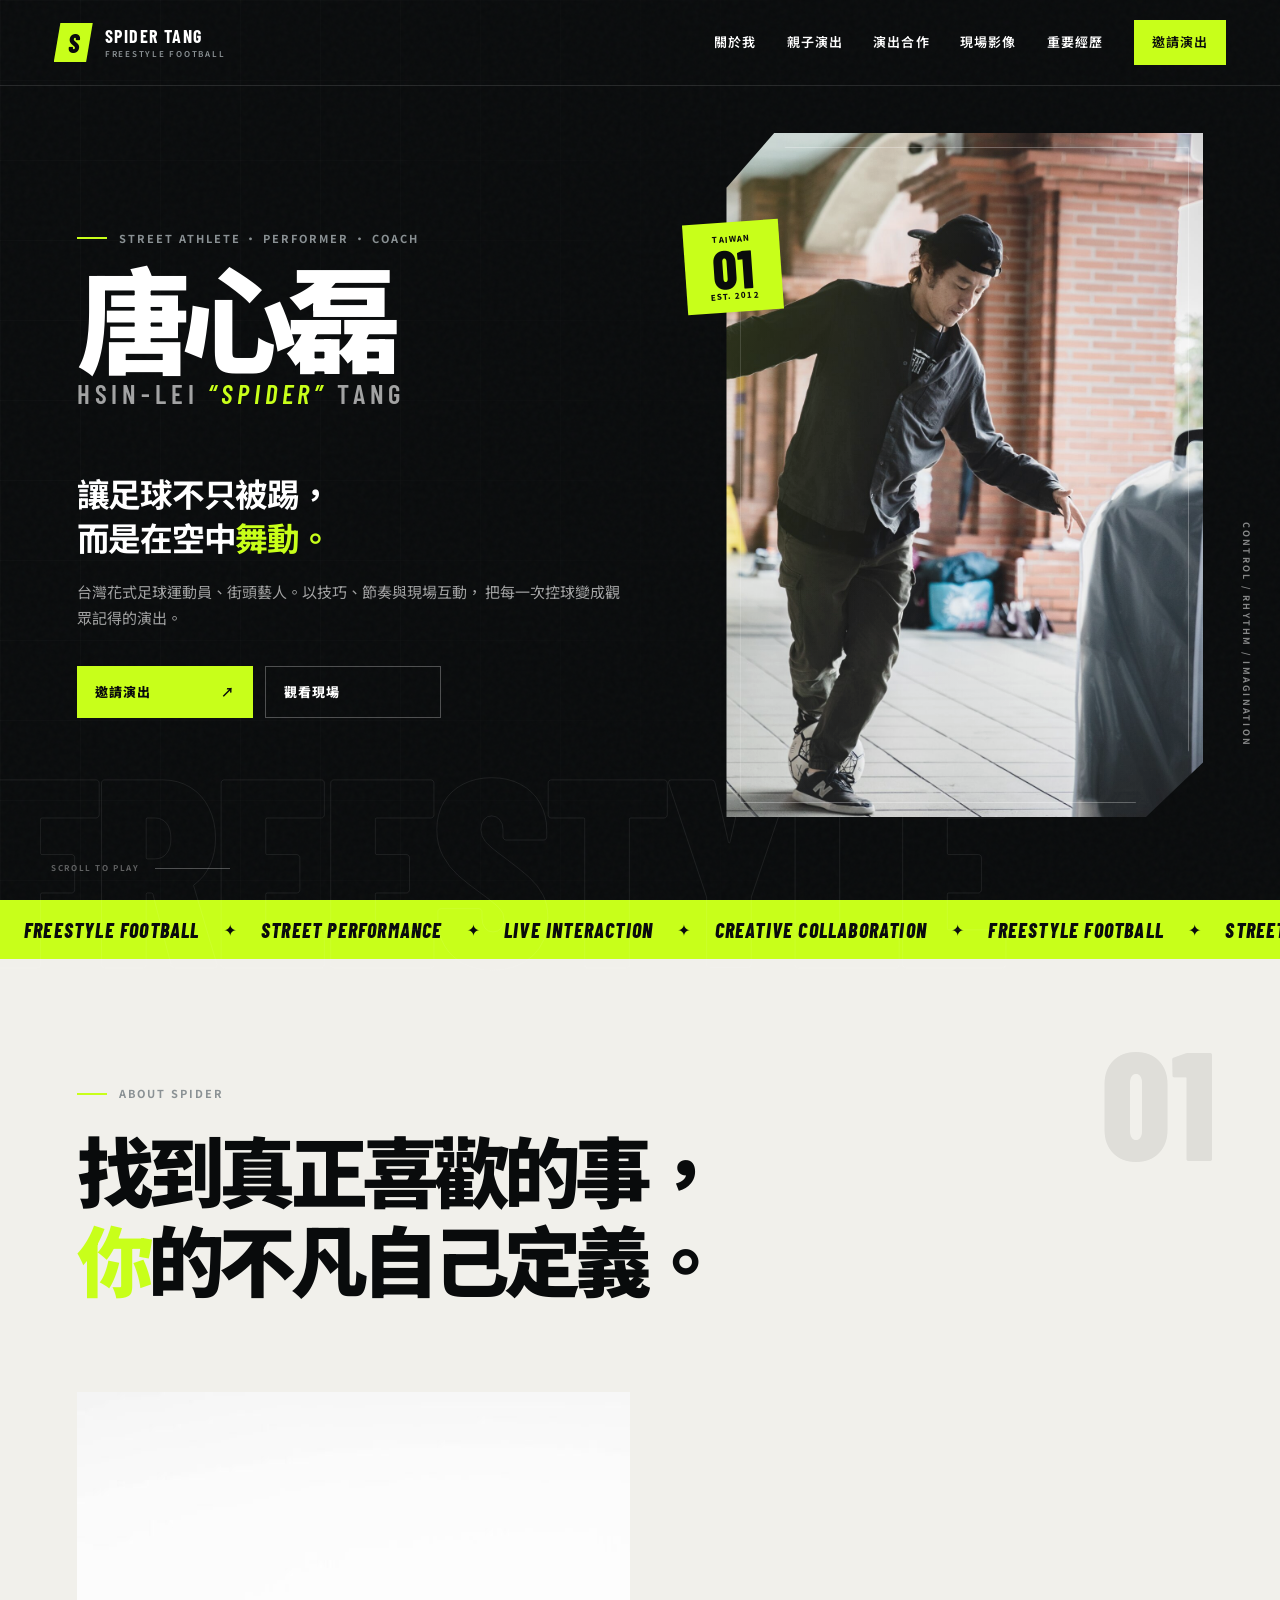
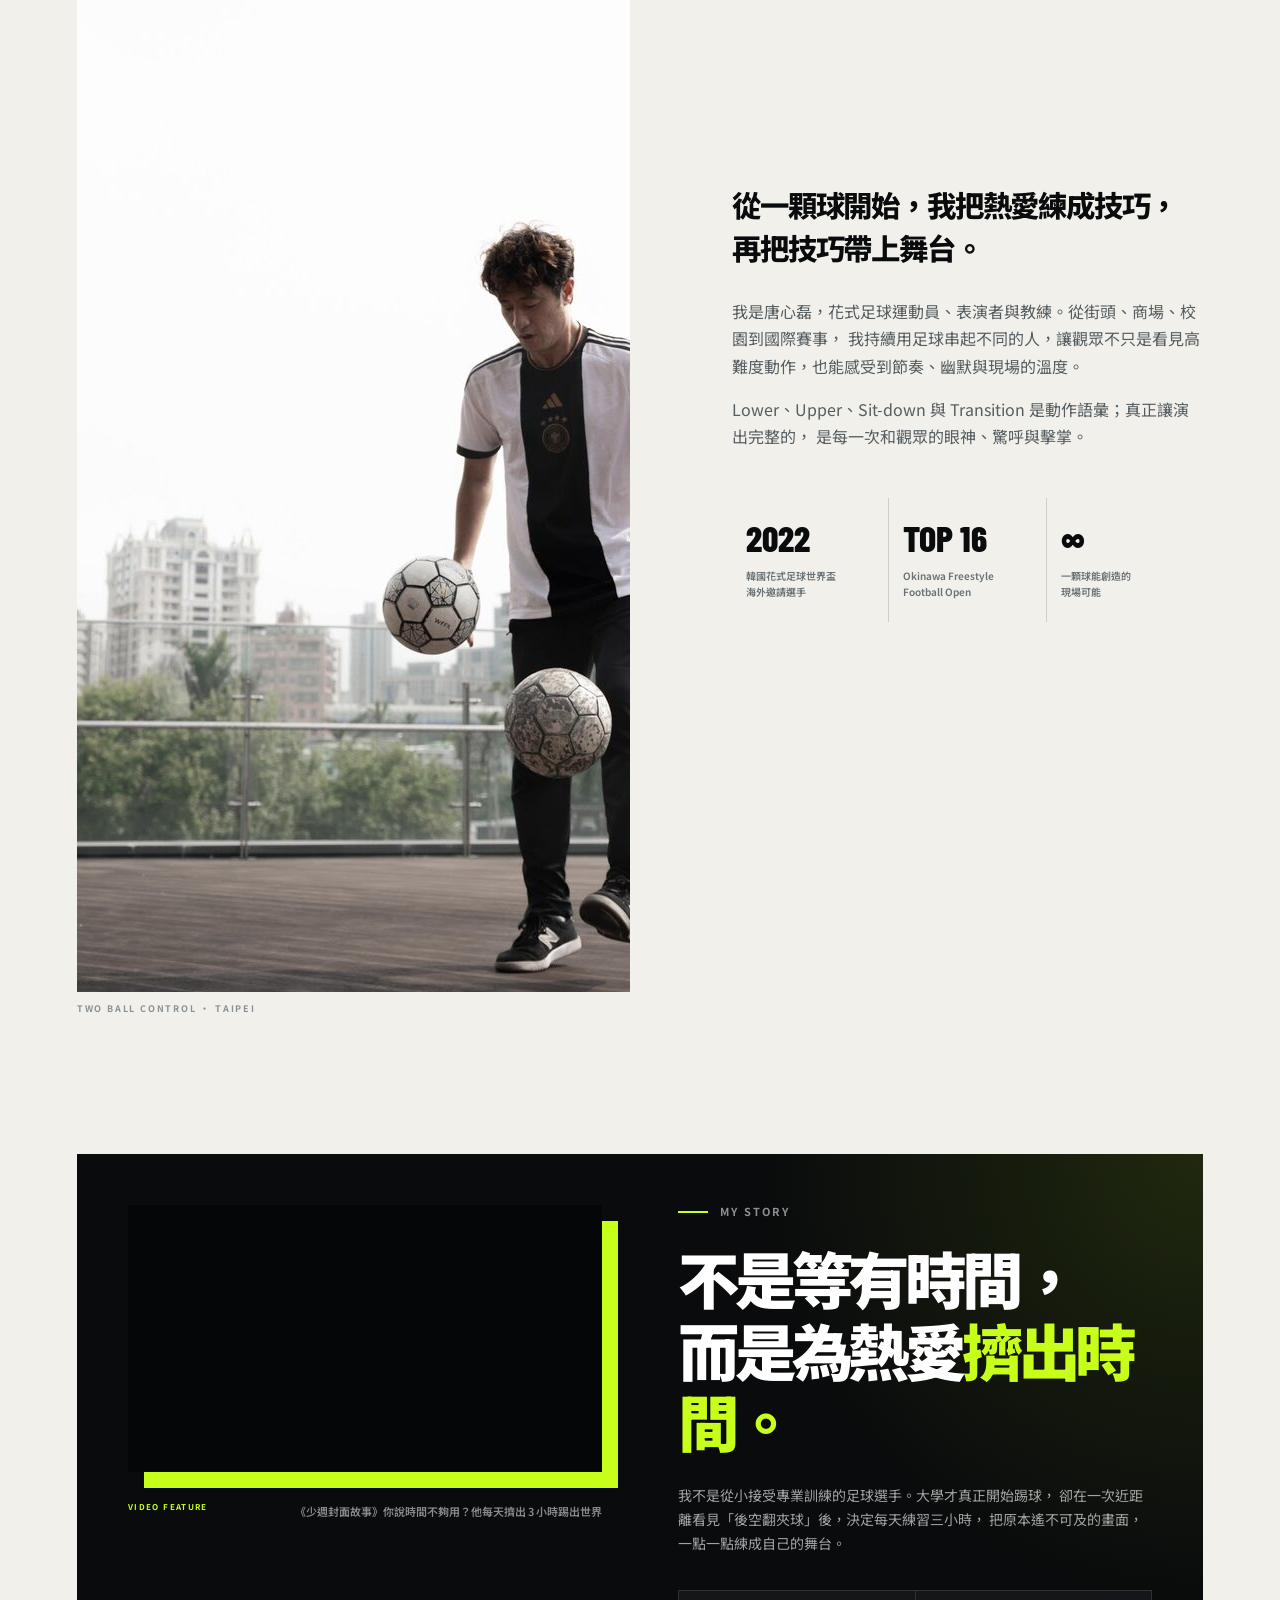
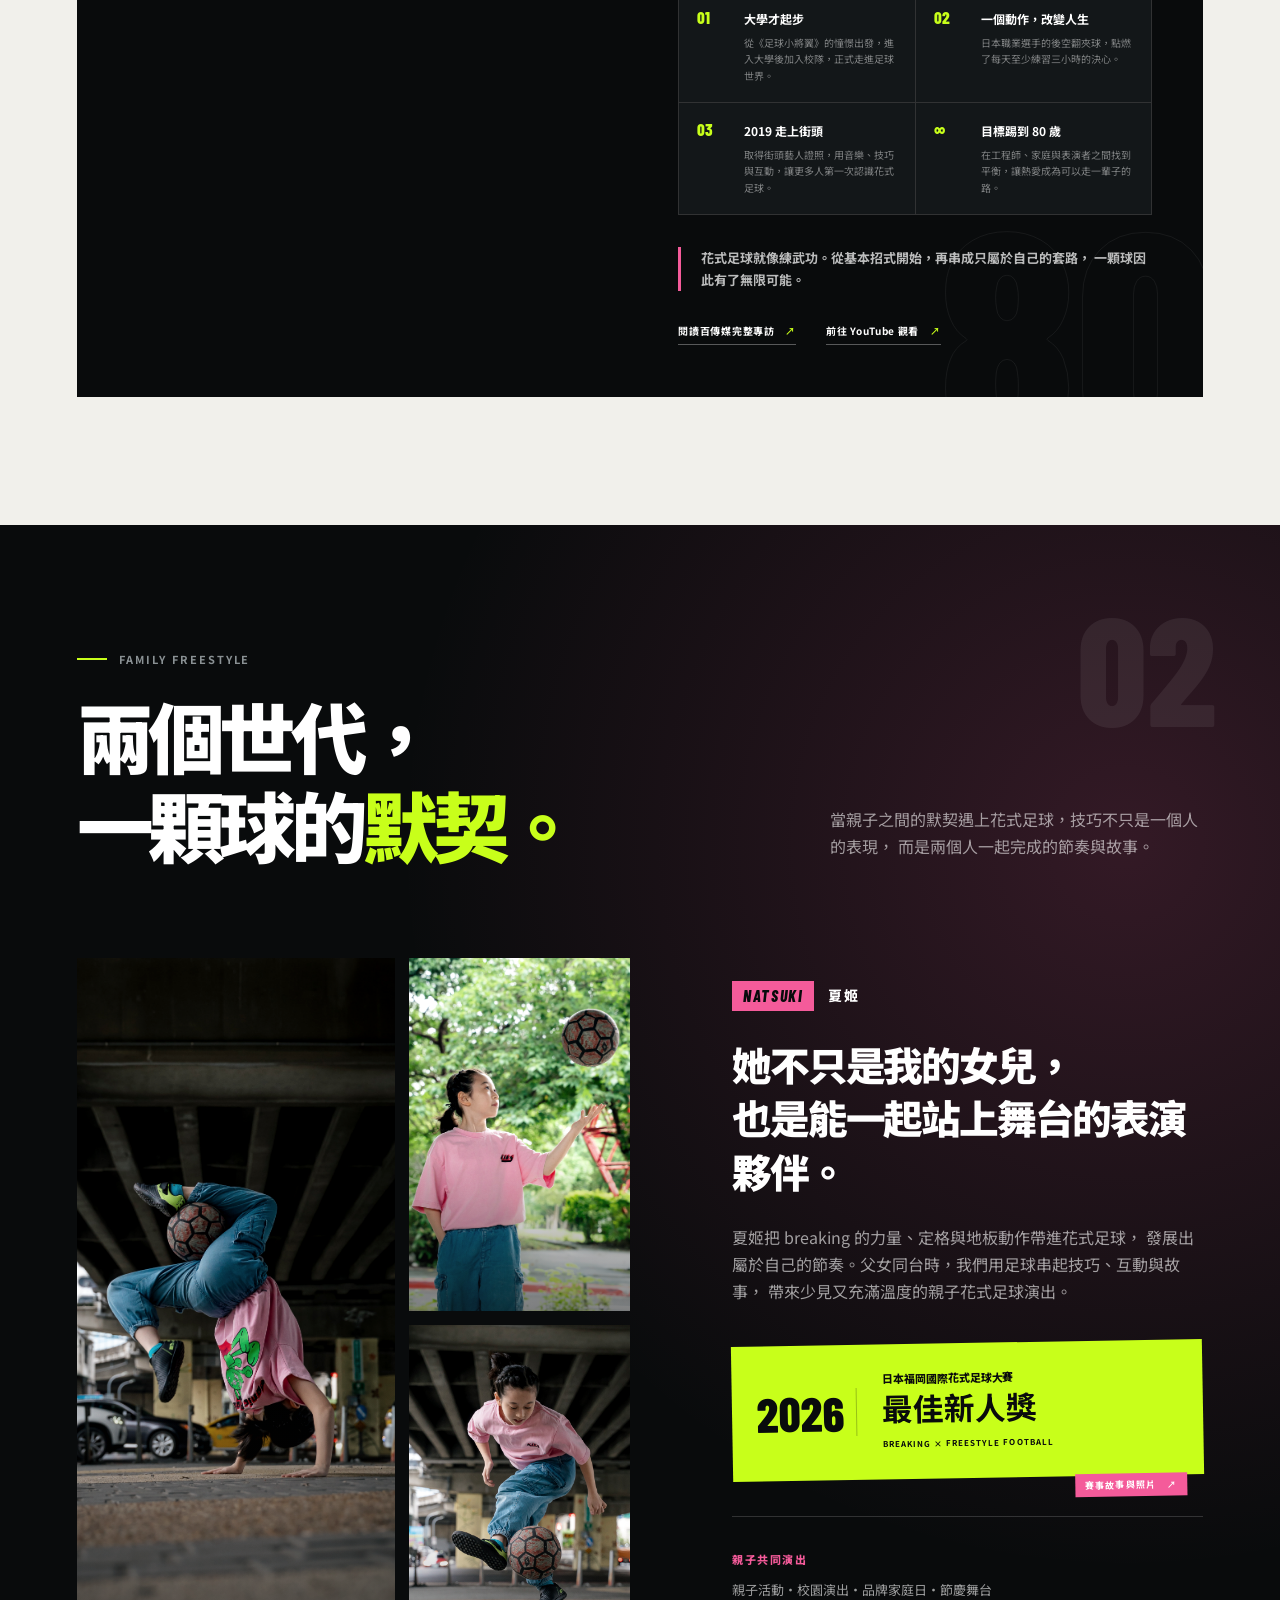
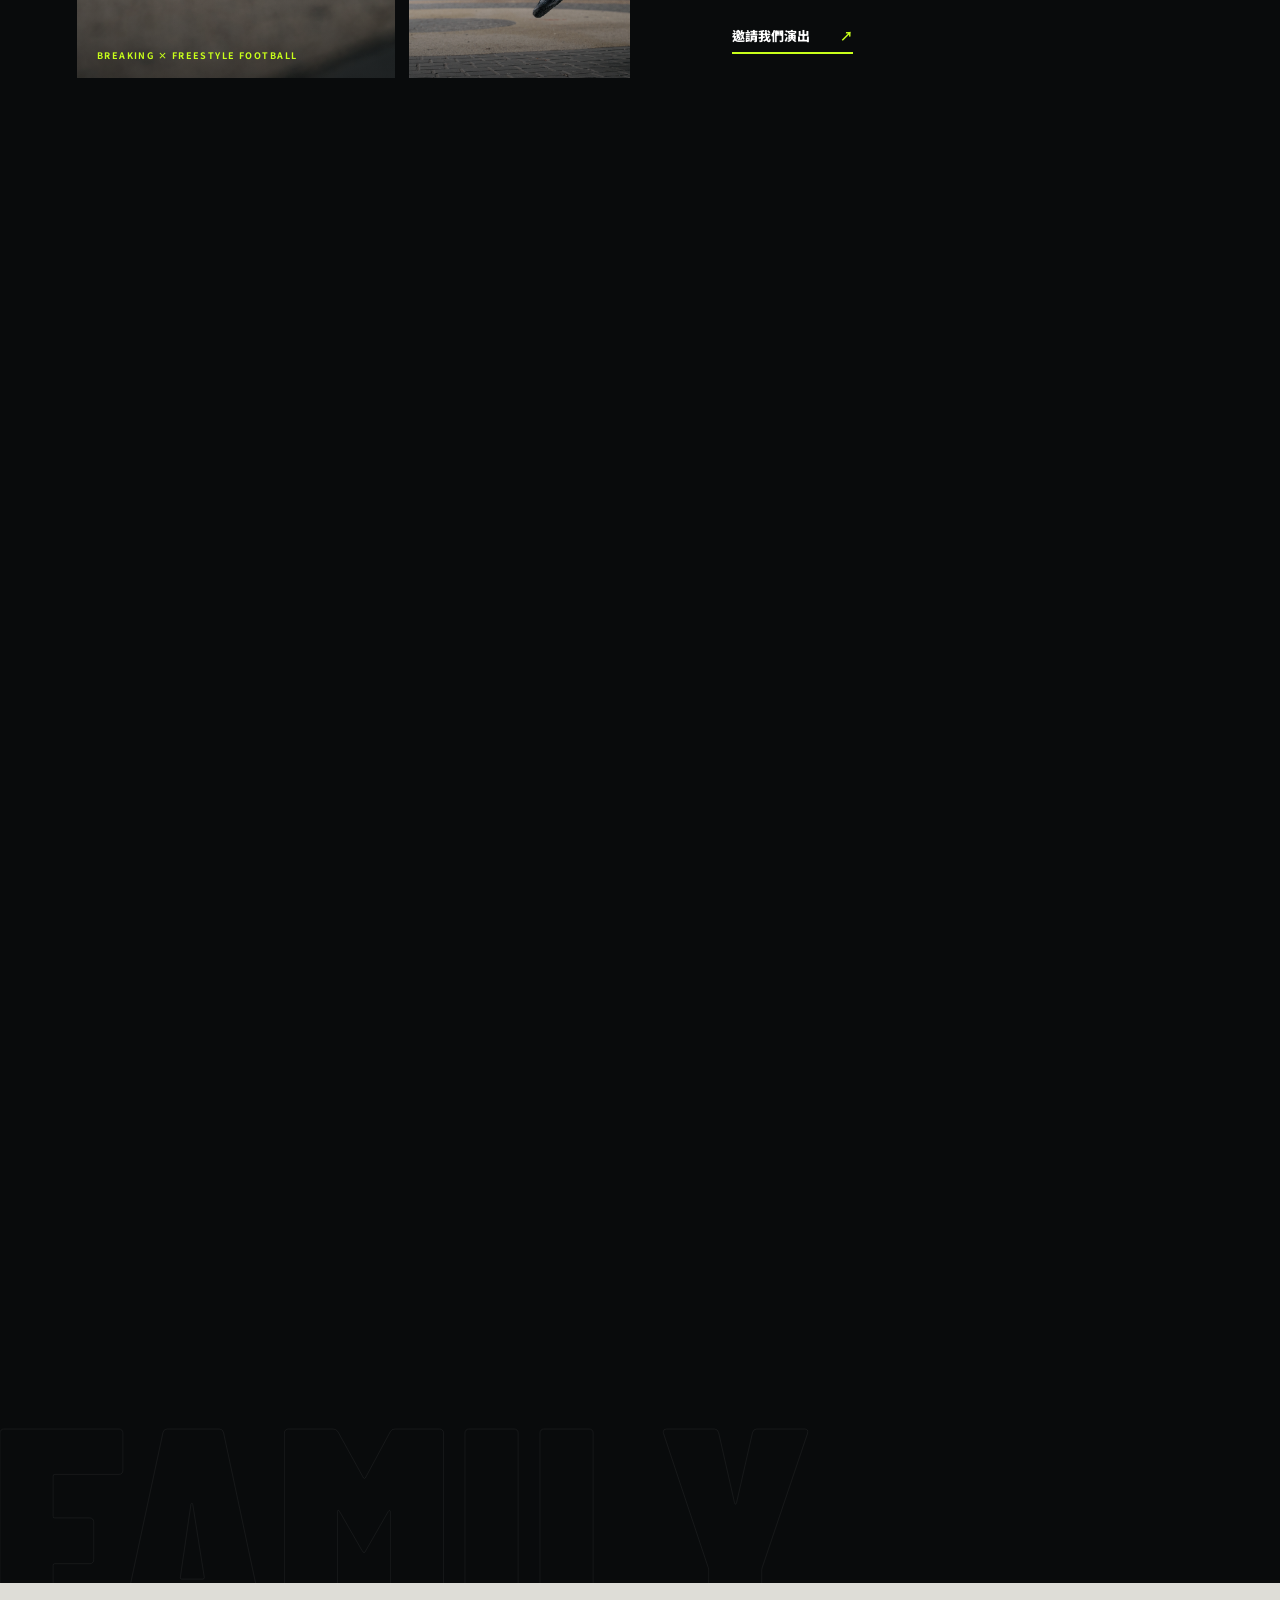
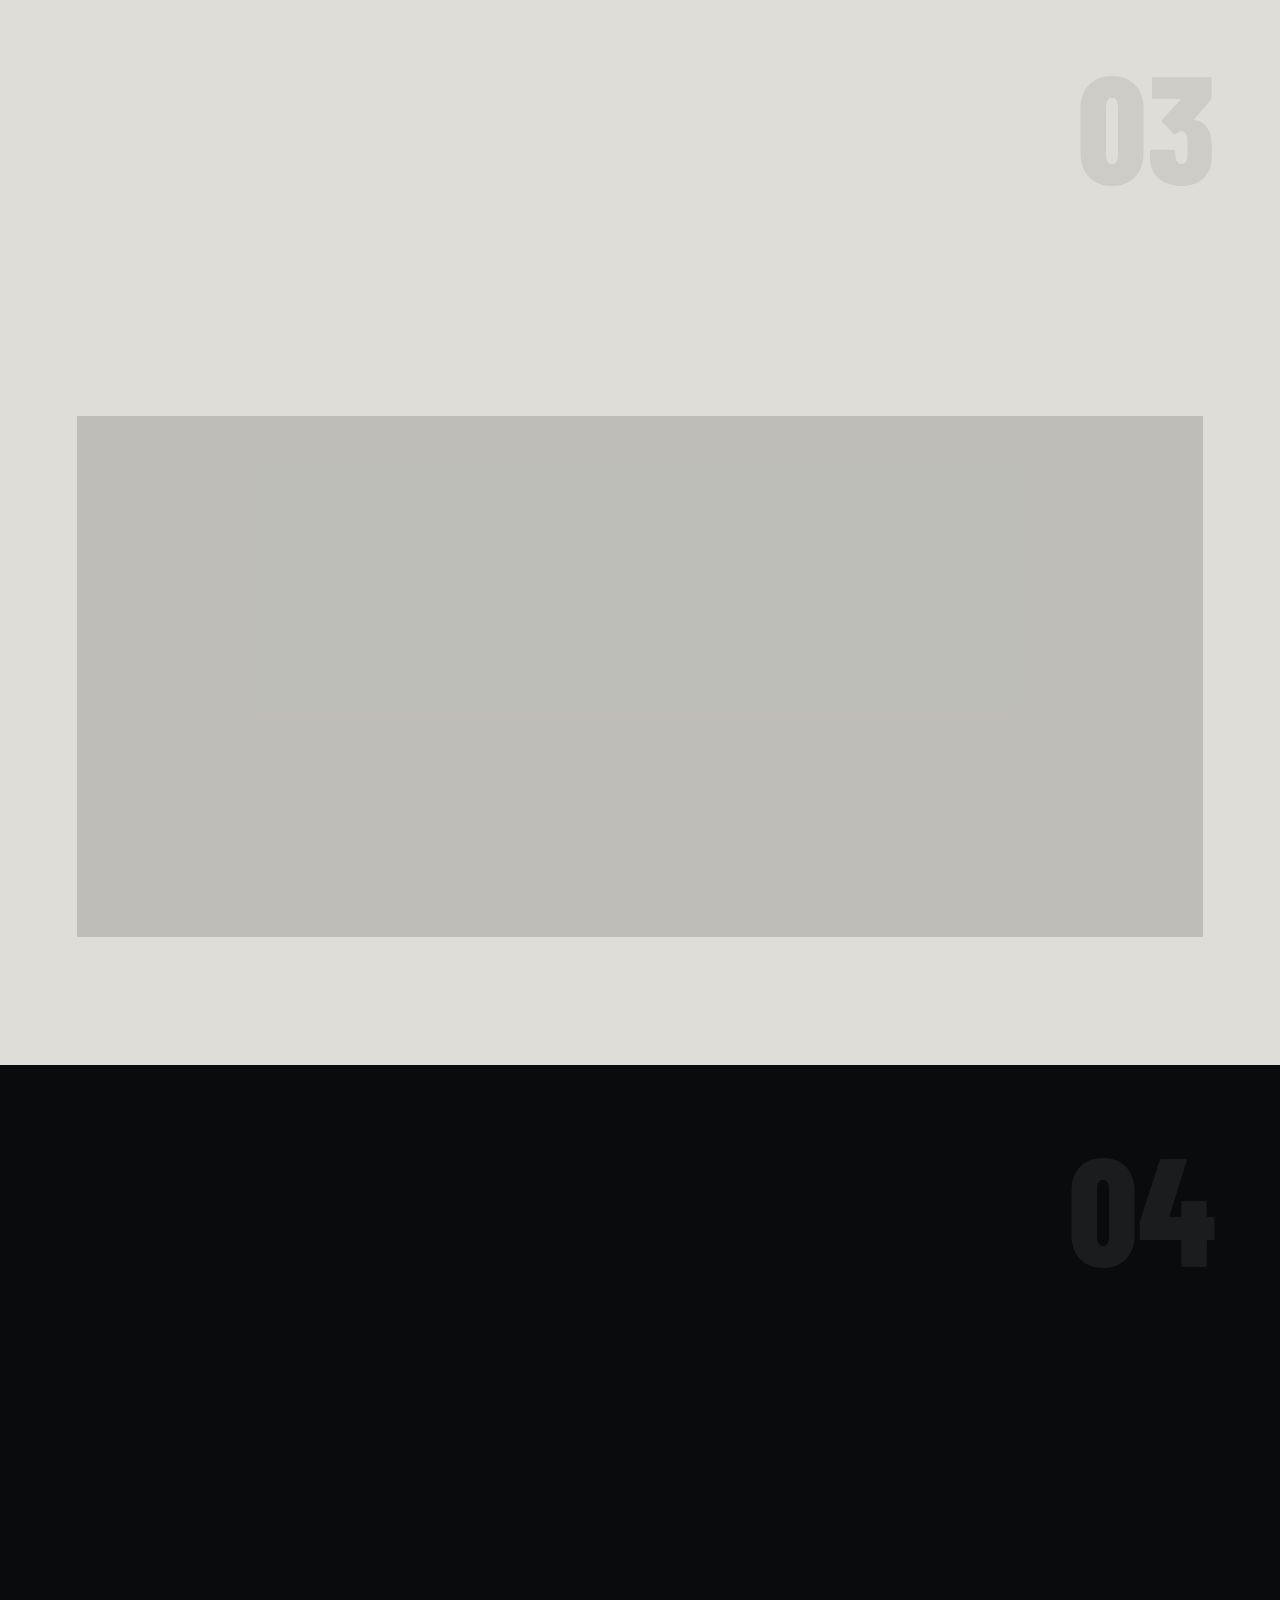
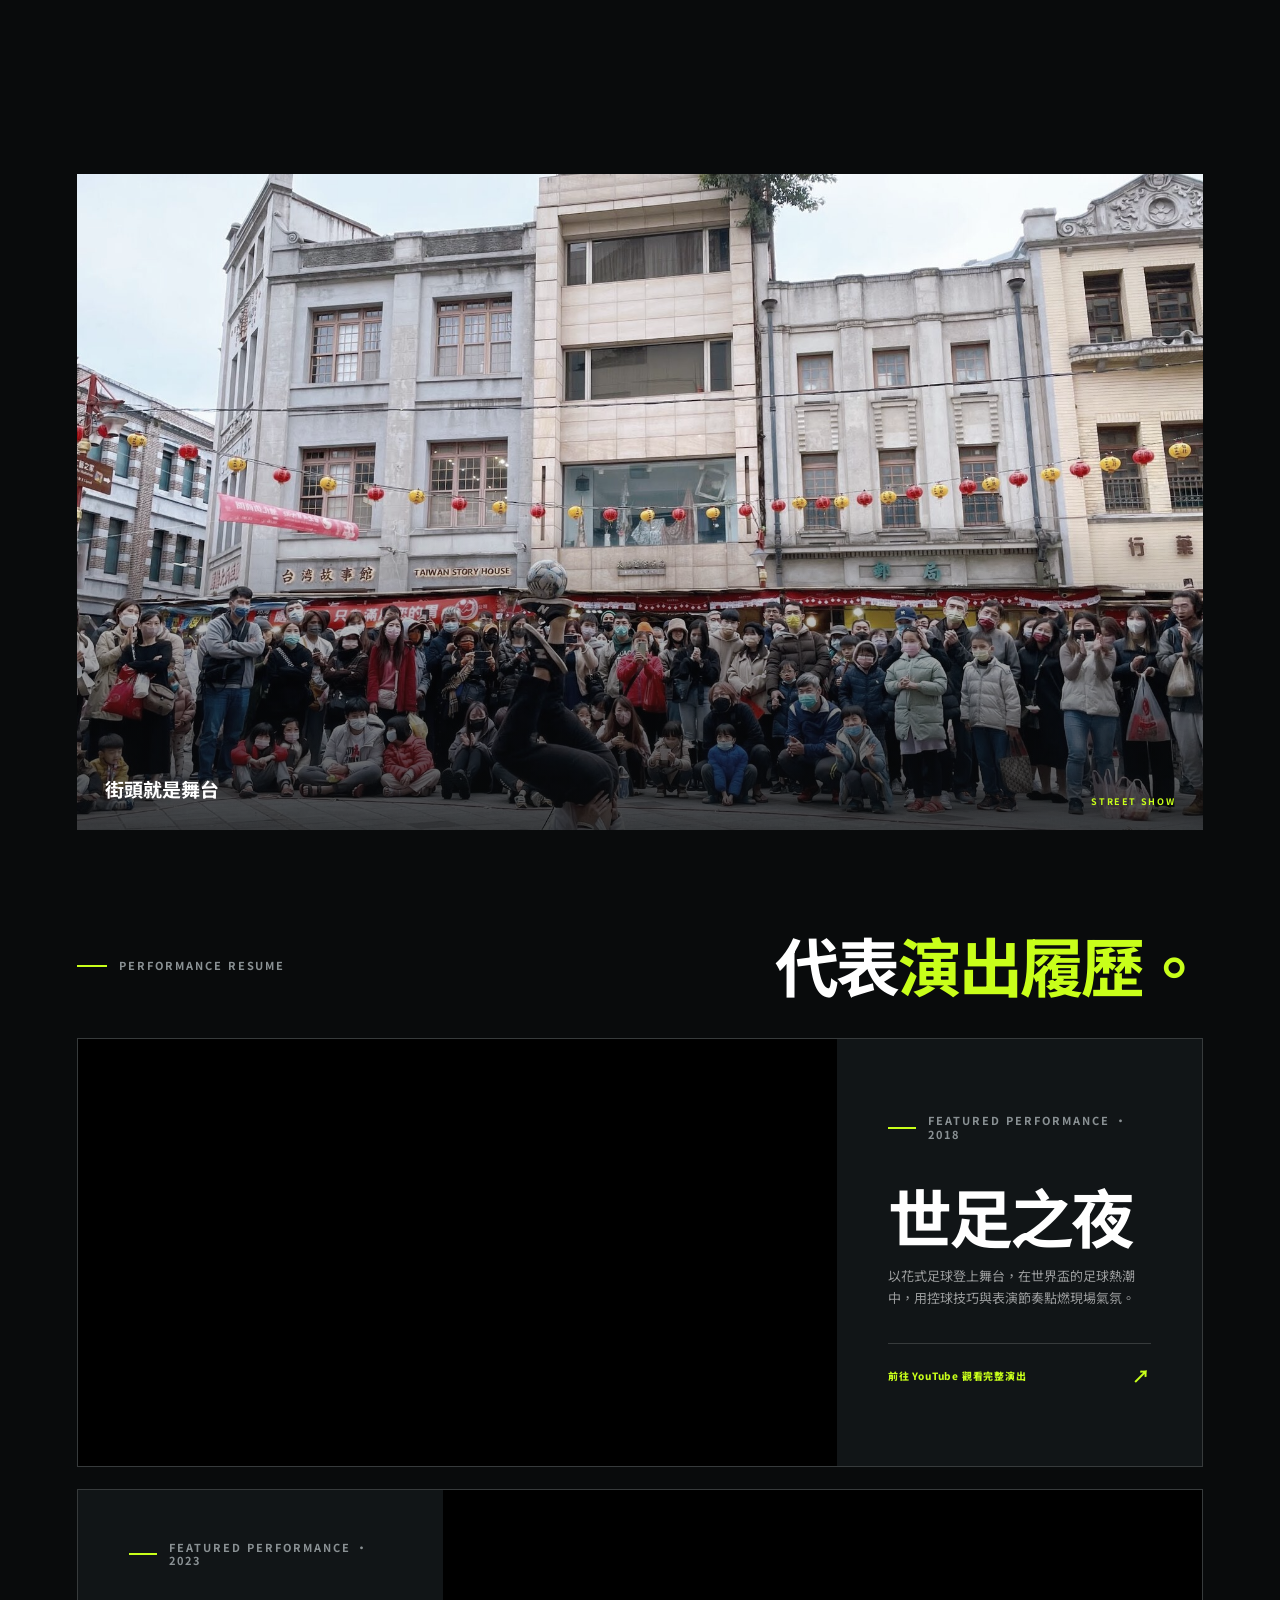
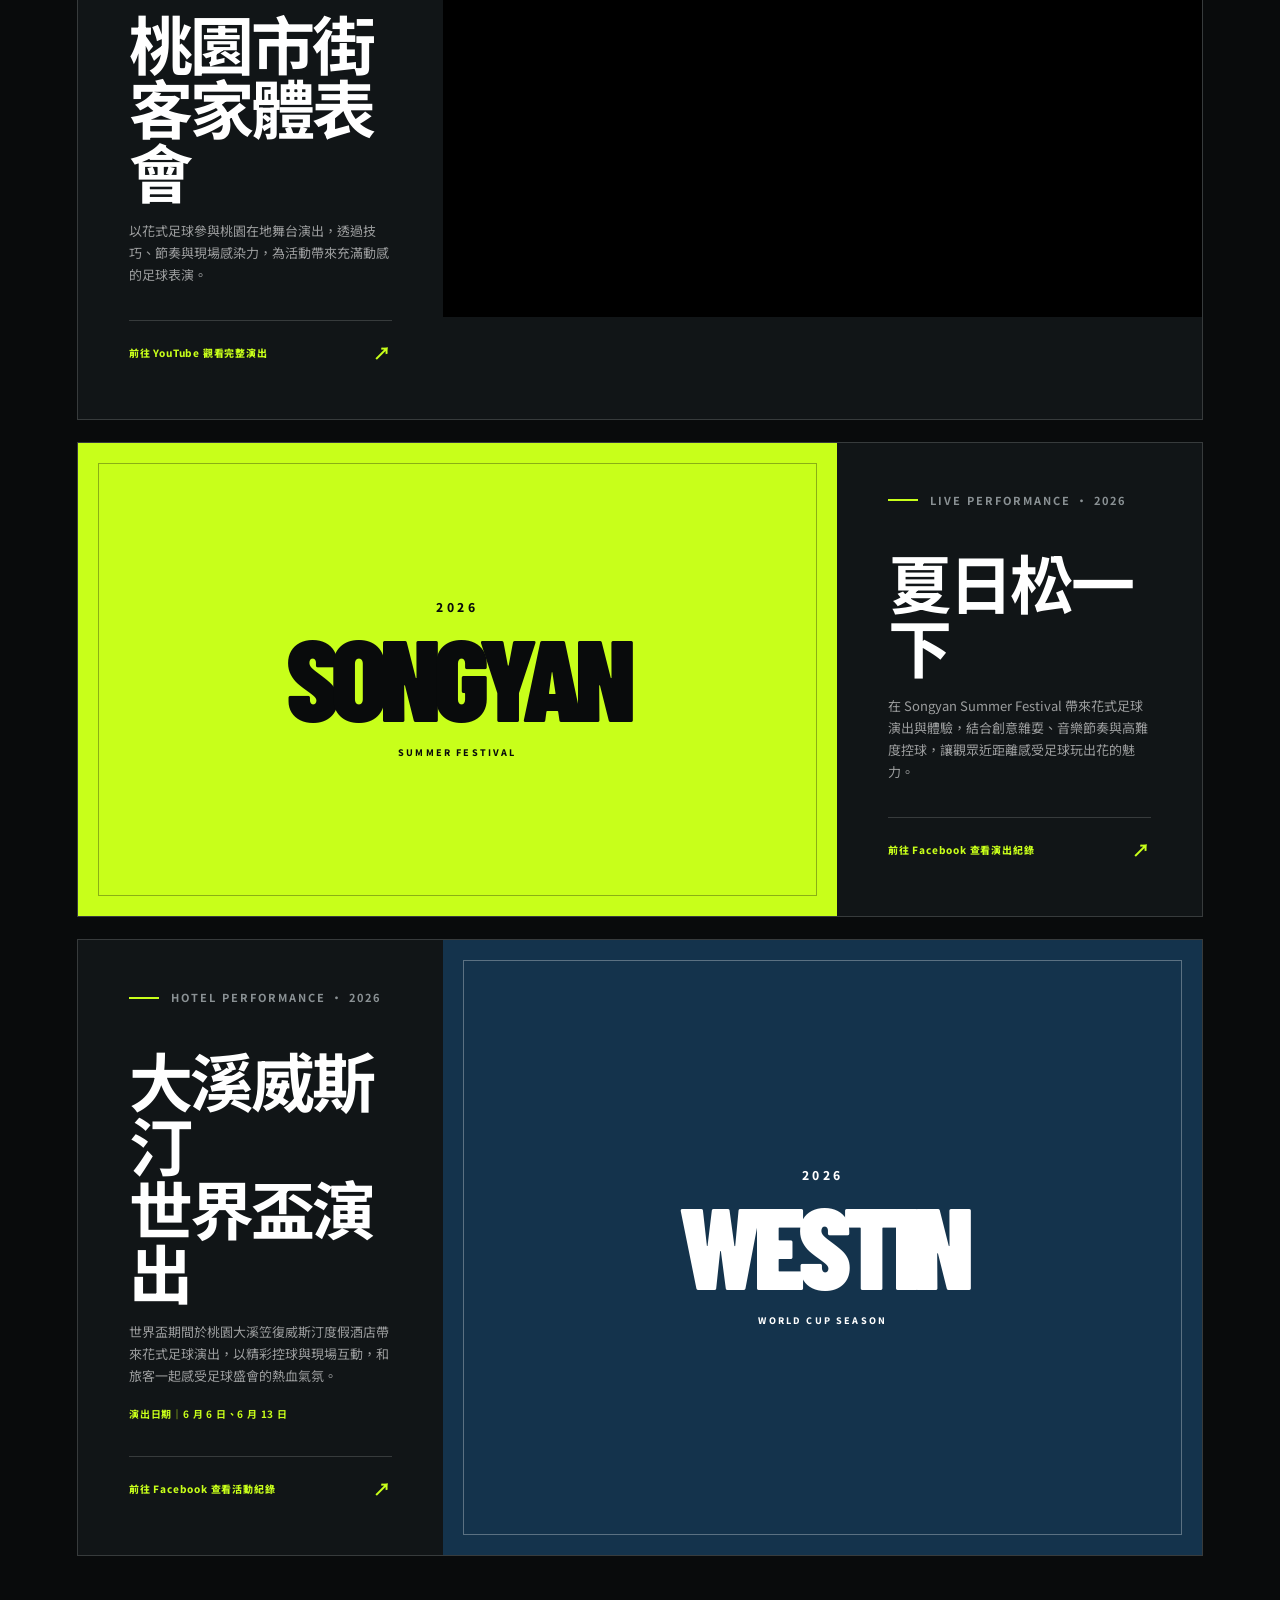
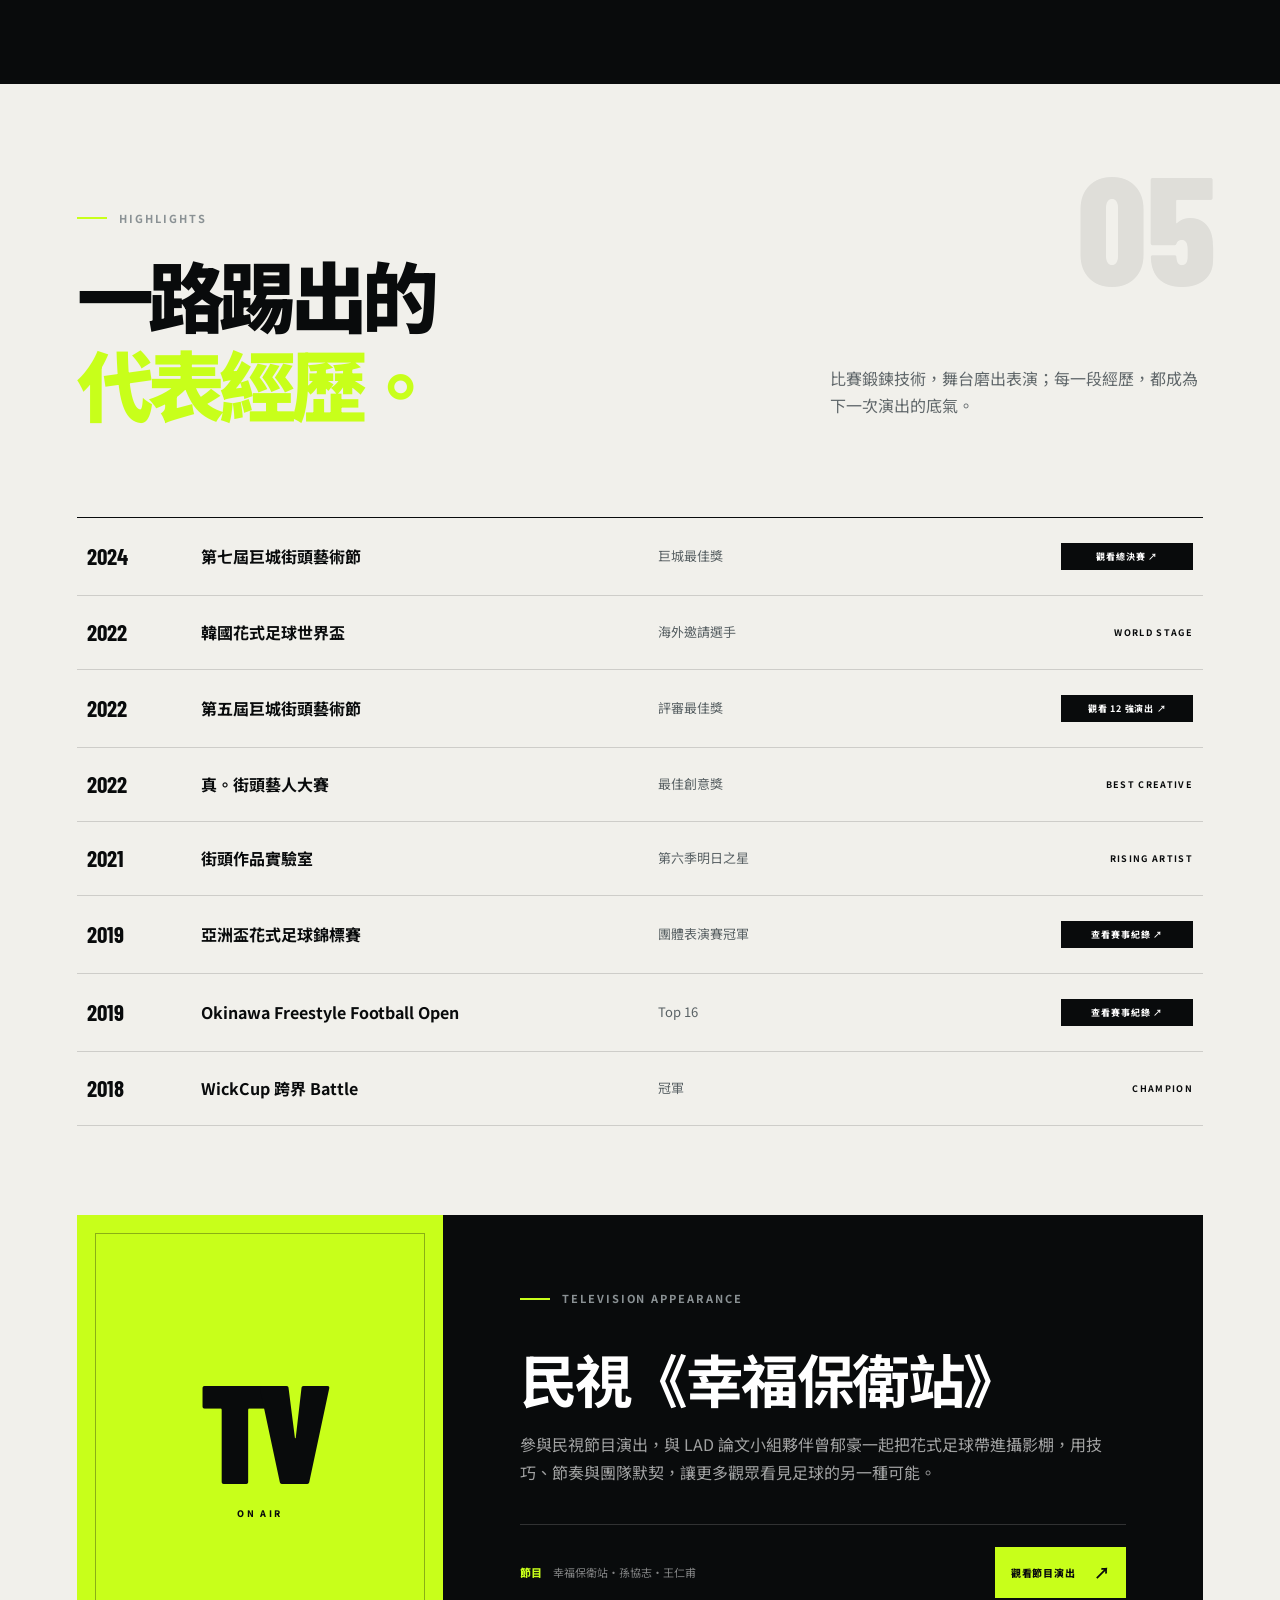
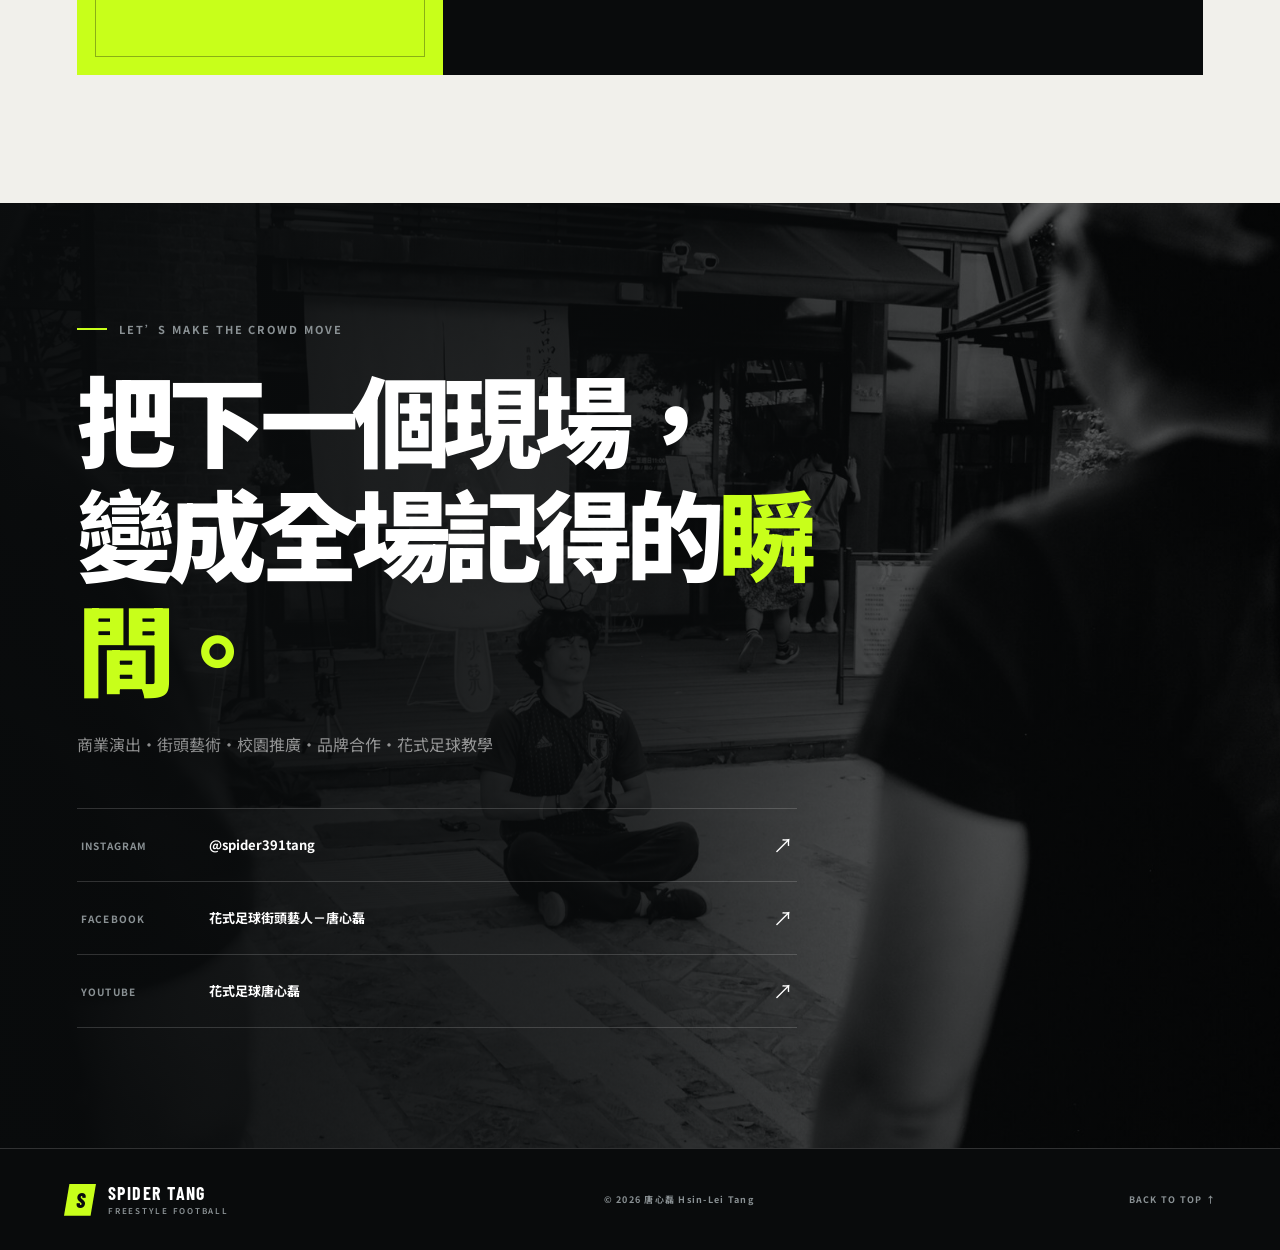
==== commit 64222eb4: "Link 2019 Asian Cup competition record" ====
--- a/index.html
+++ b/index.html
@@ -673,7 +673,12 @@
           </article>
           <article><time>2022</time><h3>真。街頭藝人大賽</h3><p>最佳創意獎</p><span>BEST CREATIVE</span></article>
           <article><time>2021</time><h3>街頭作品實驗室</h3><p>第六季明日之星</p><span>RISING ARTIST</span></article>
-          <article><time>2019</time><h3>中國＆亞太花式足球錦標賽</h3><p>團體表演賽冠軍</p><span>CHAMPION</span></article>
+          <article>
+            <time>2019</time>
+            <h3>亞洲盃花式足球錦標賽</h3>
+            <p>團體表演賽冠軍</p>
+            <a class="honor-video" href="https://www.facebook.com/media/set/?set=a.10218028497531256&amp;type=3" target="_blank" rel="noreferrer" aria-label="查看 2019 亞洲盃花式足球錦標賽賽事紀錄">查看賽事紀錄 ↗</a>
+          </article>
           <article>
             <time>2019</time>
             <h3>Okinawa Freestyle Football Open</h3>
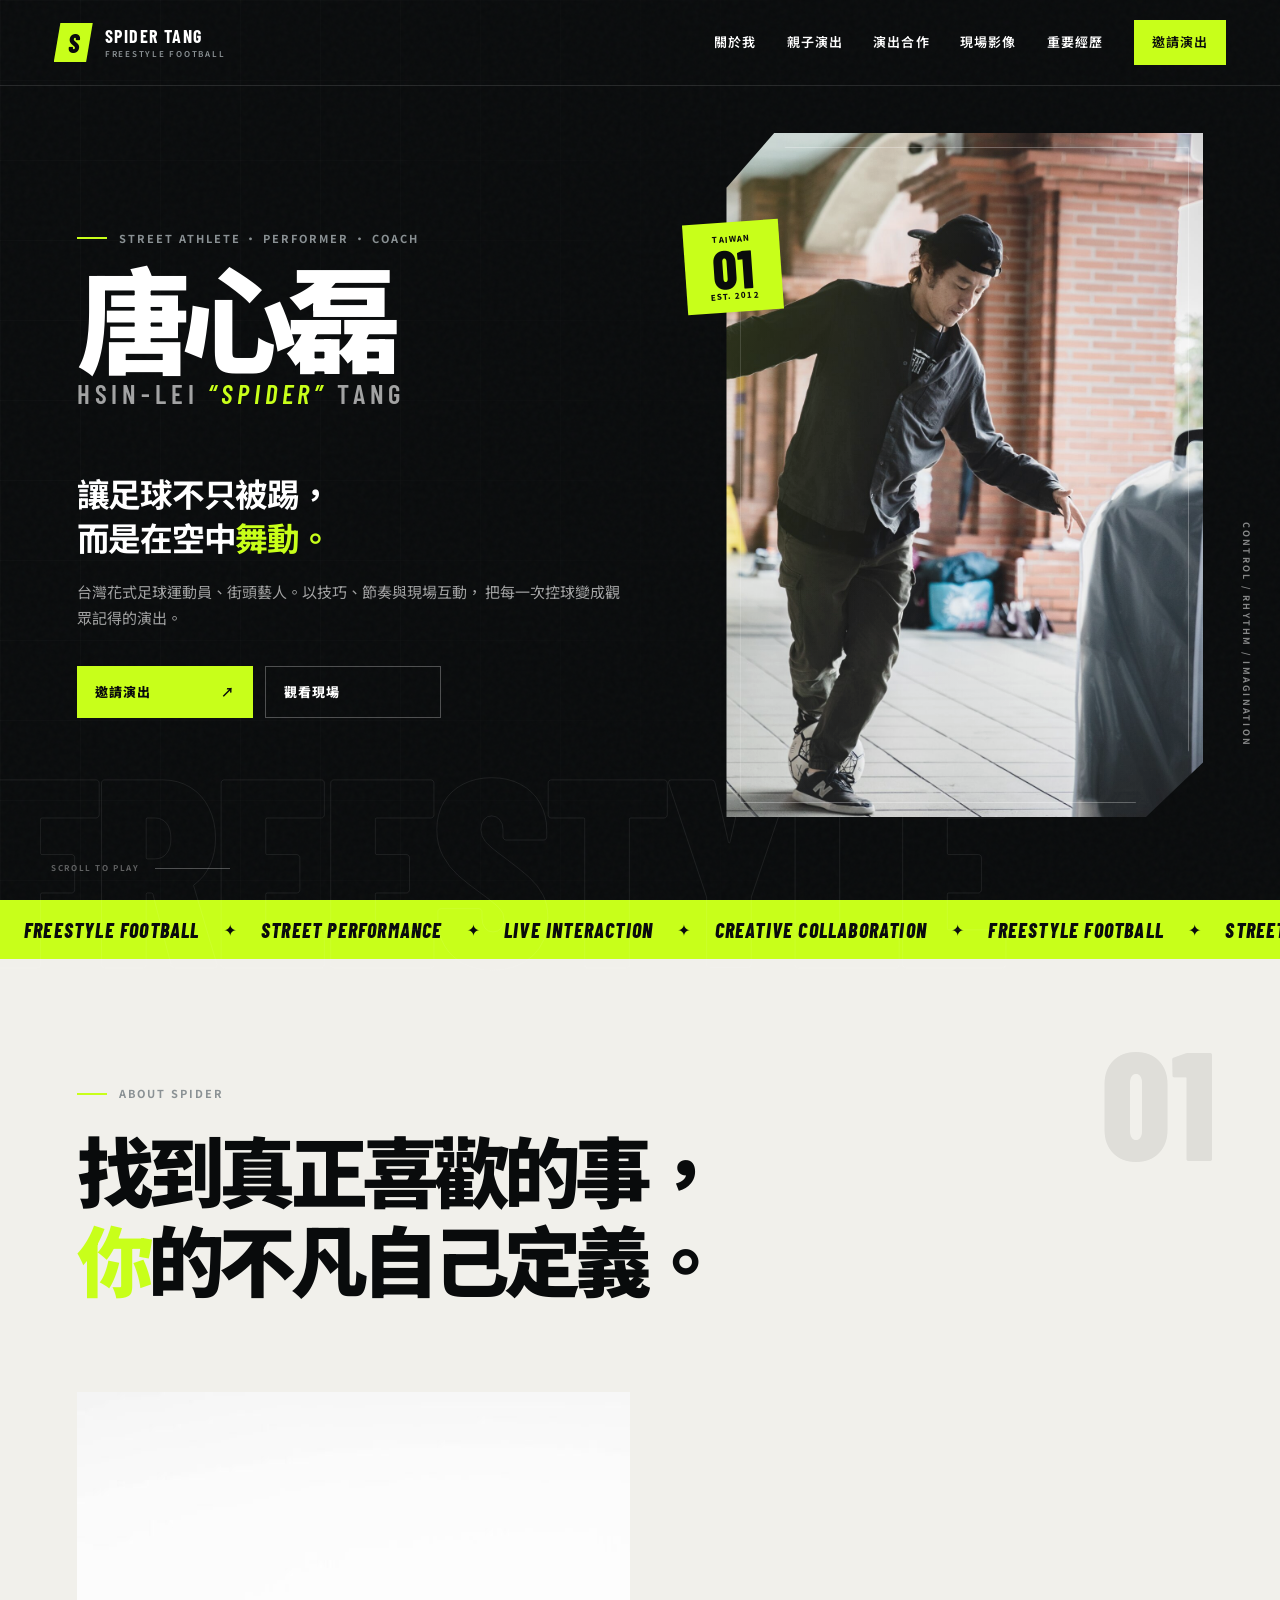
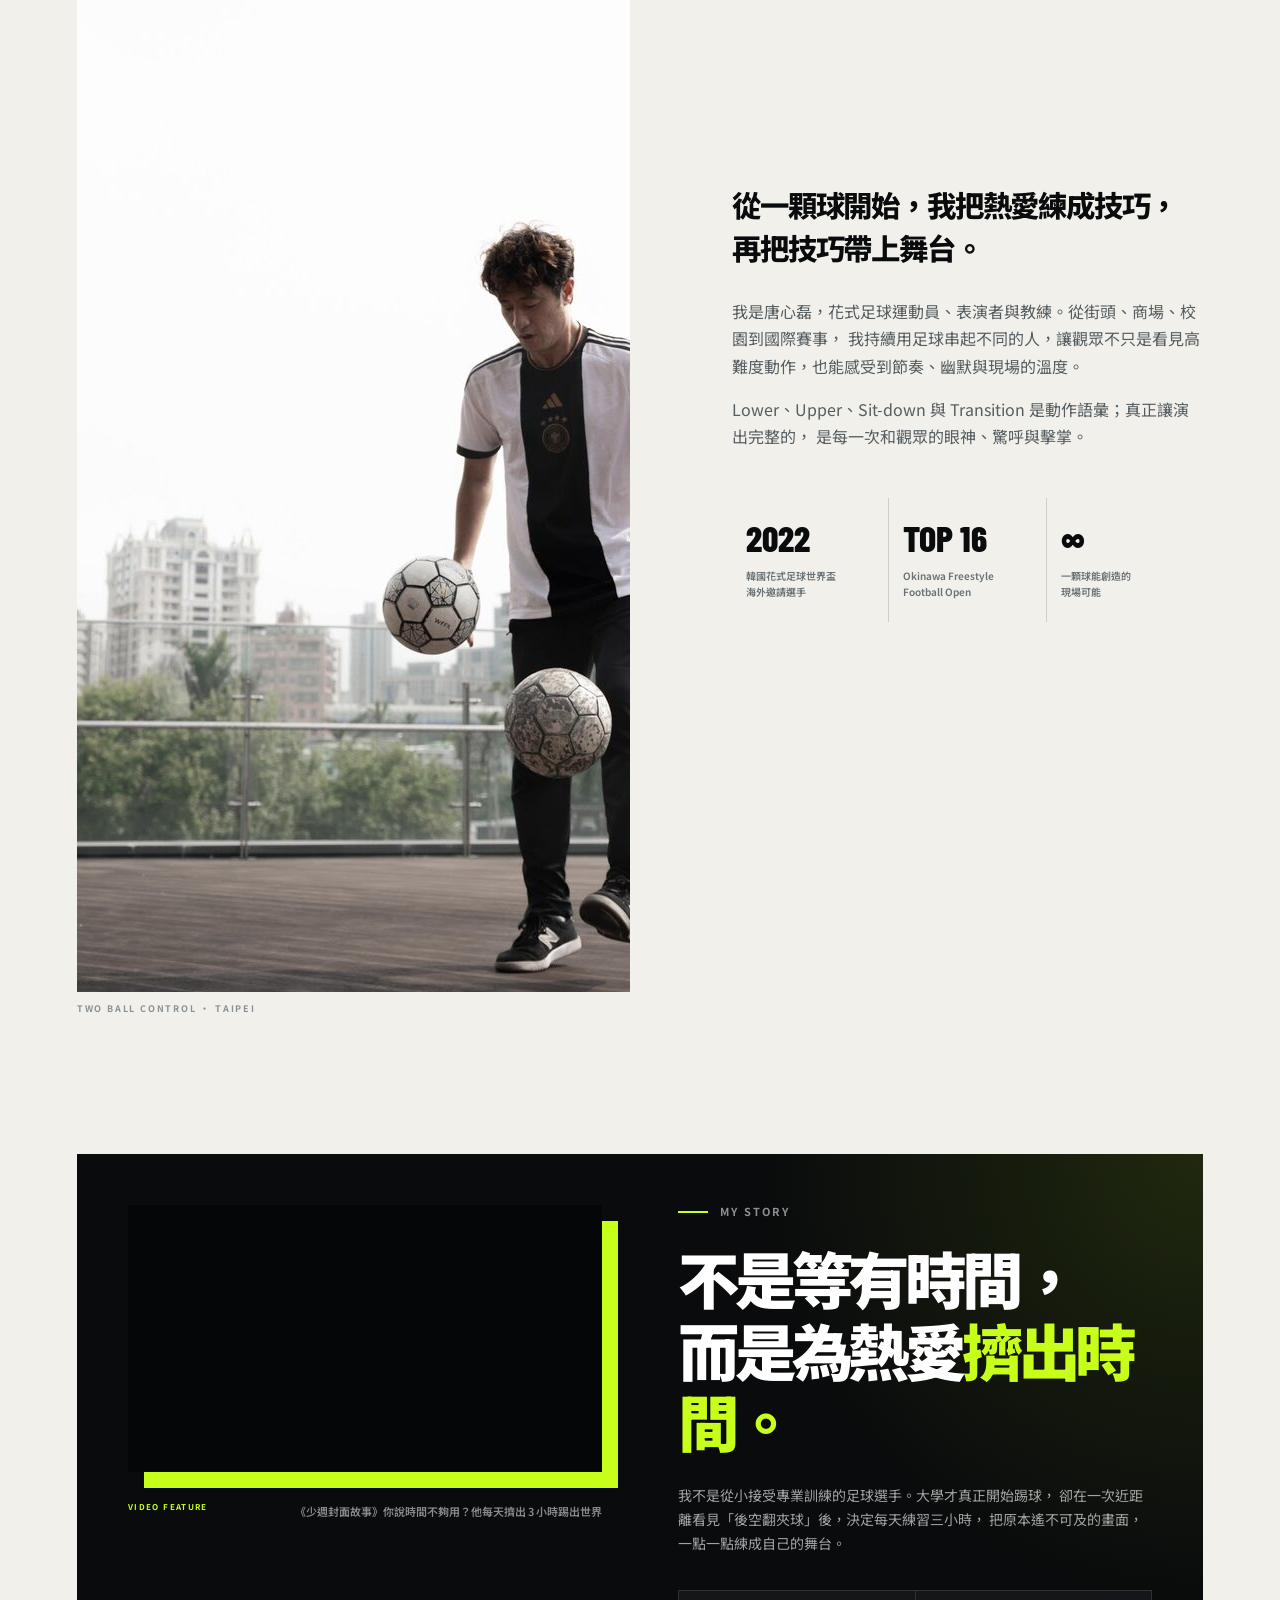
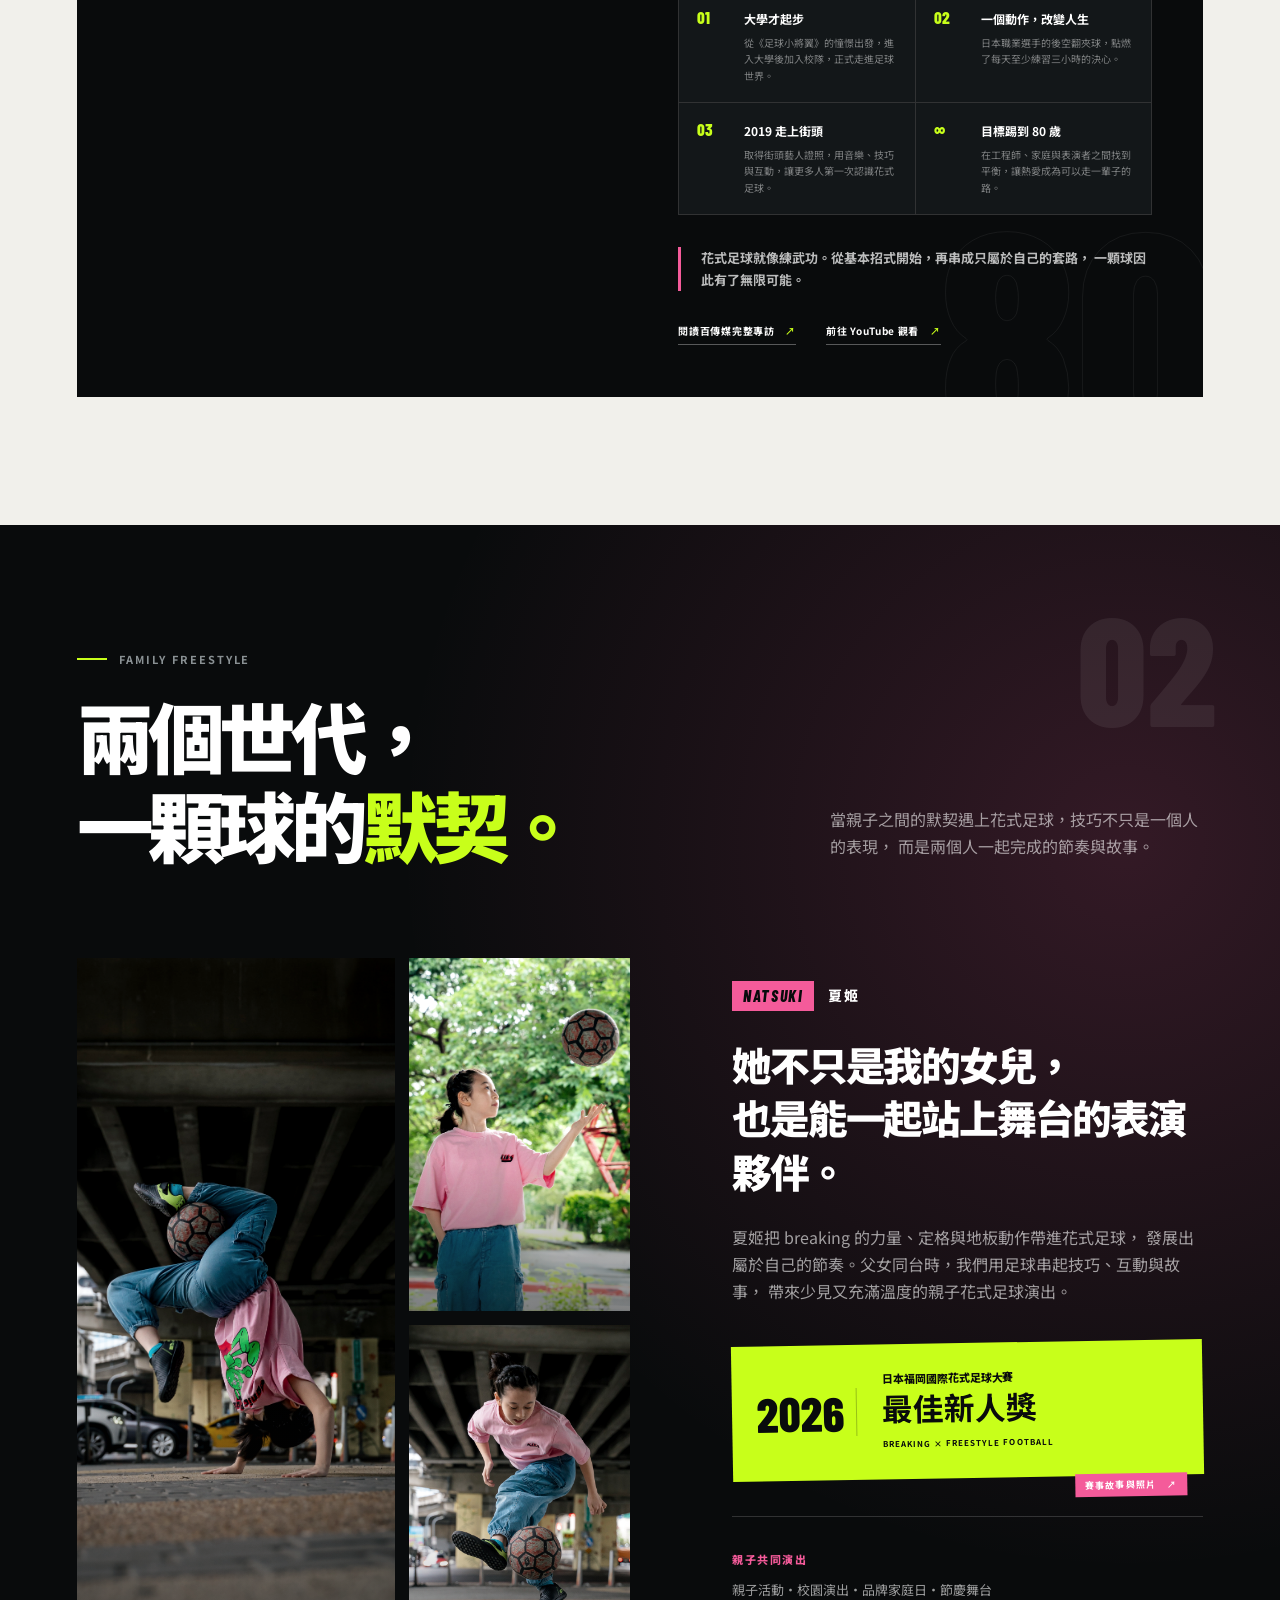
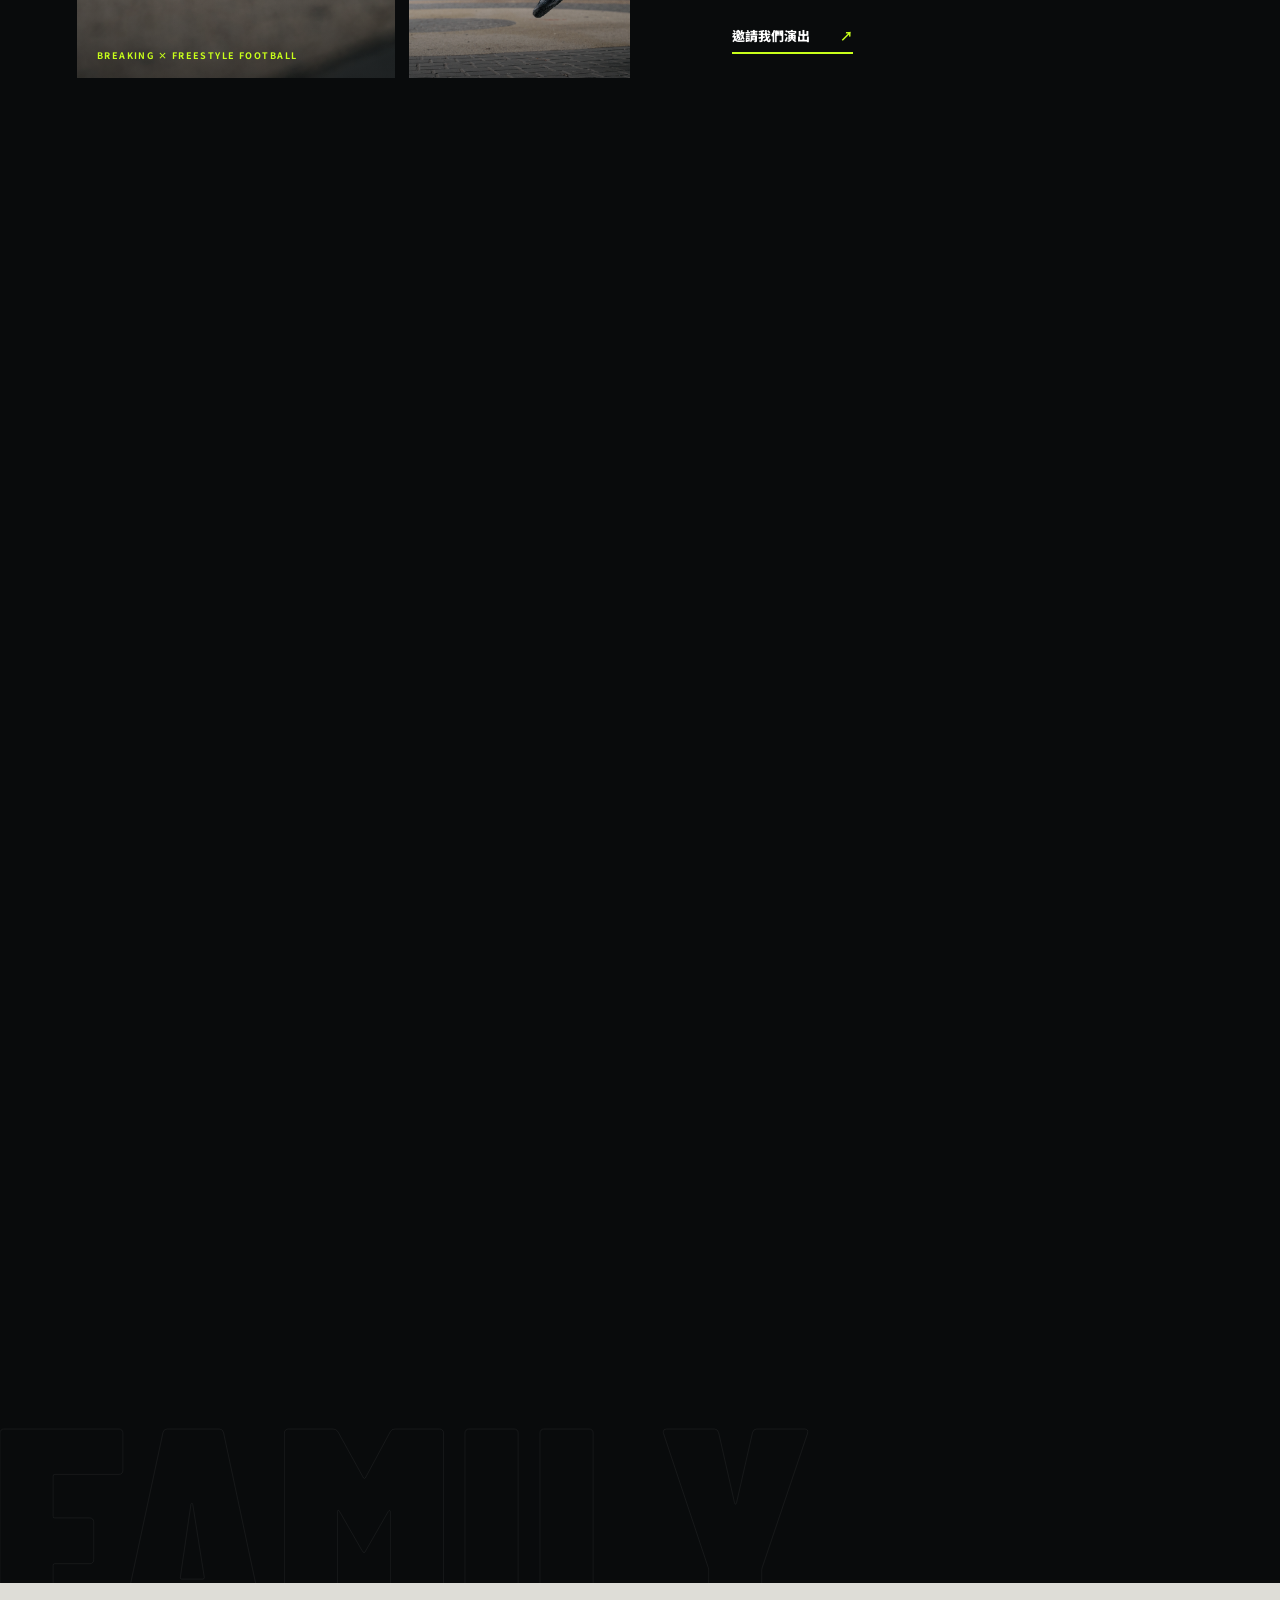
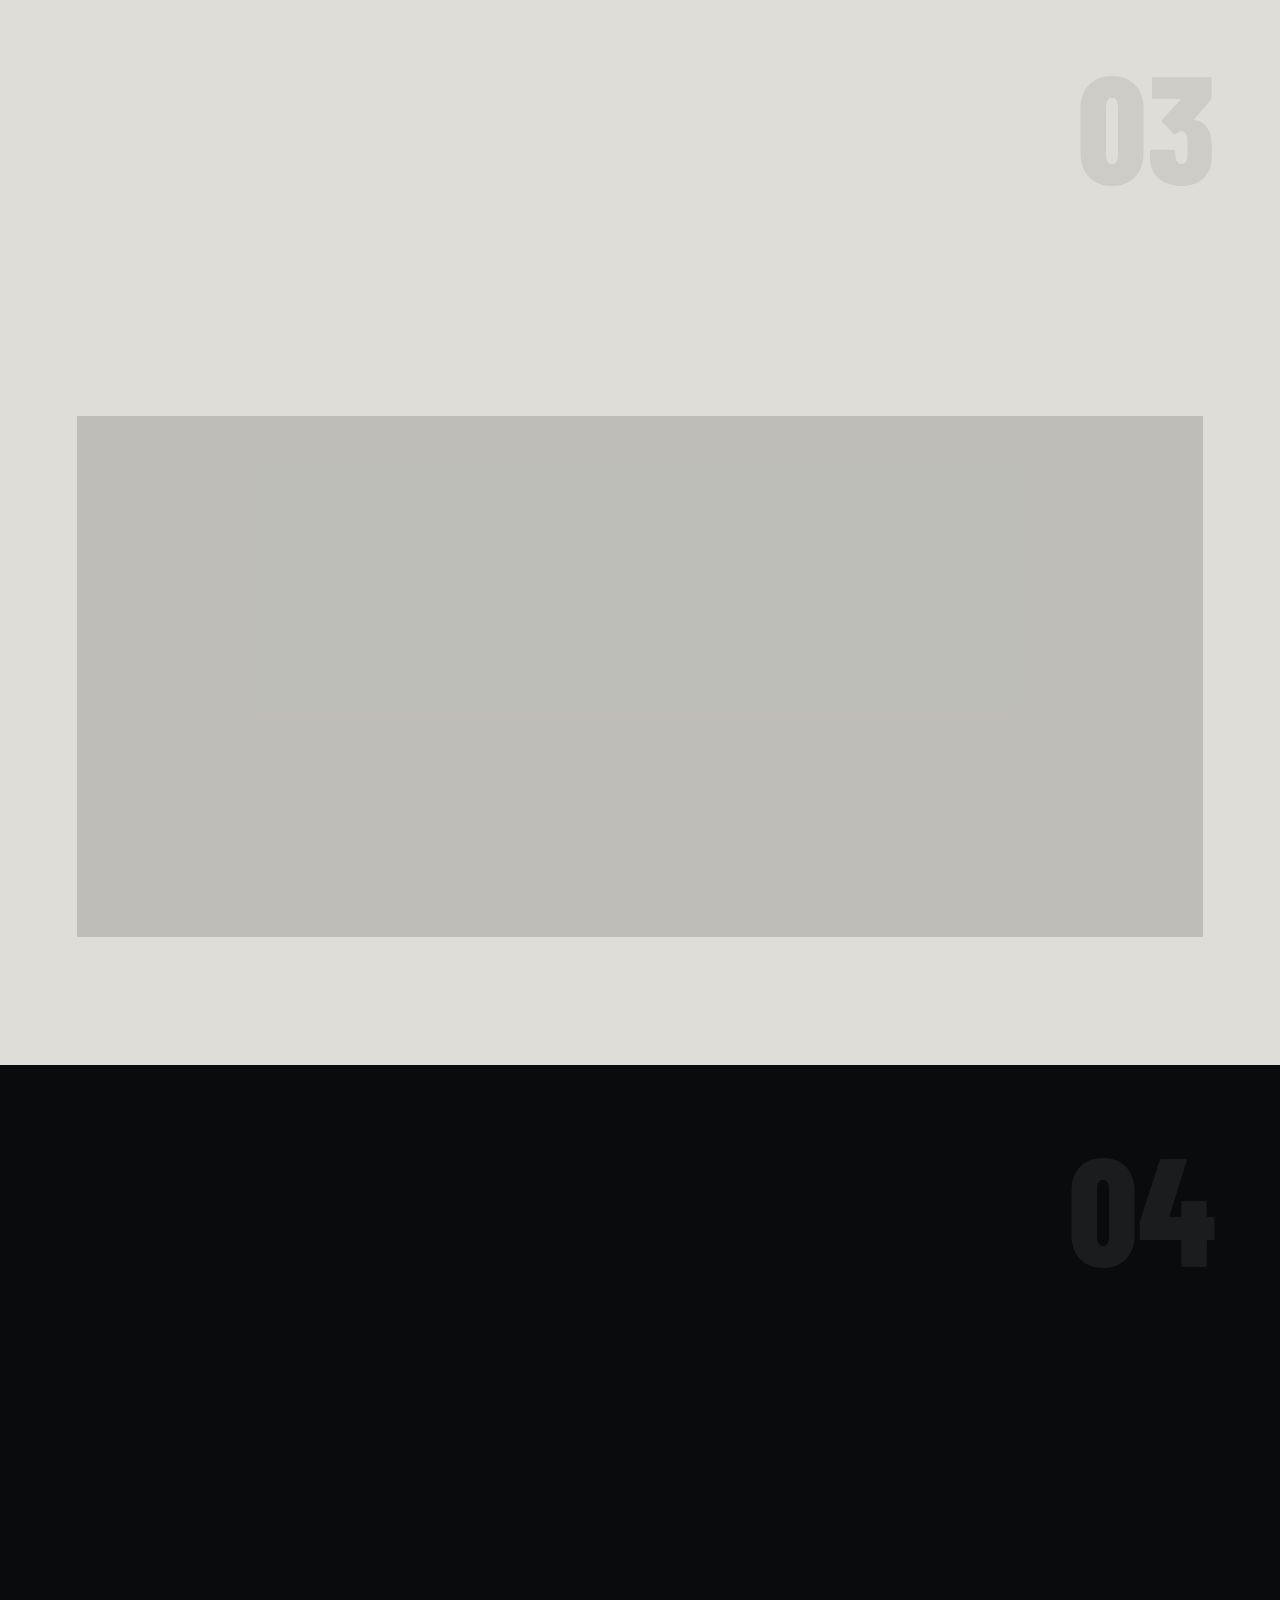
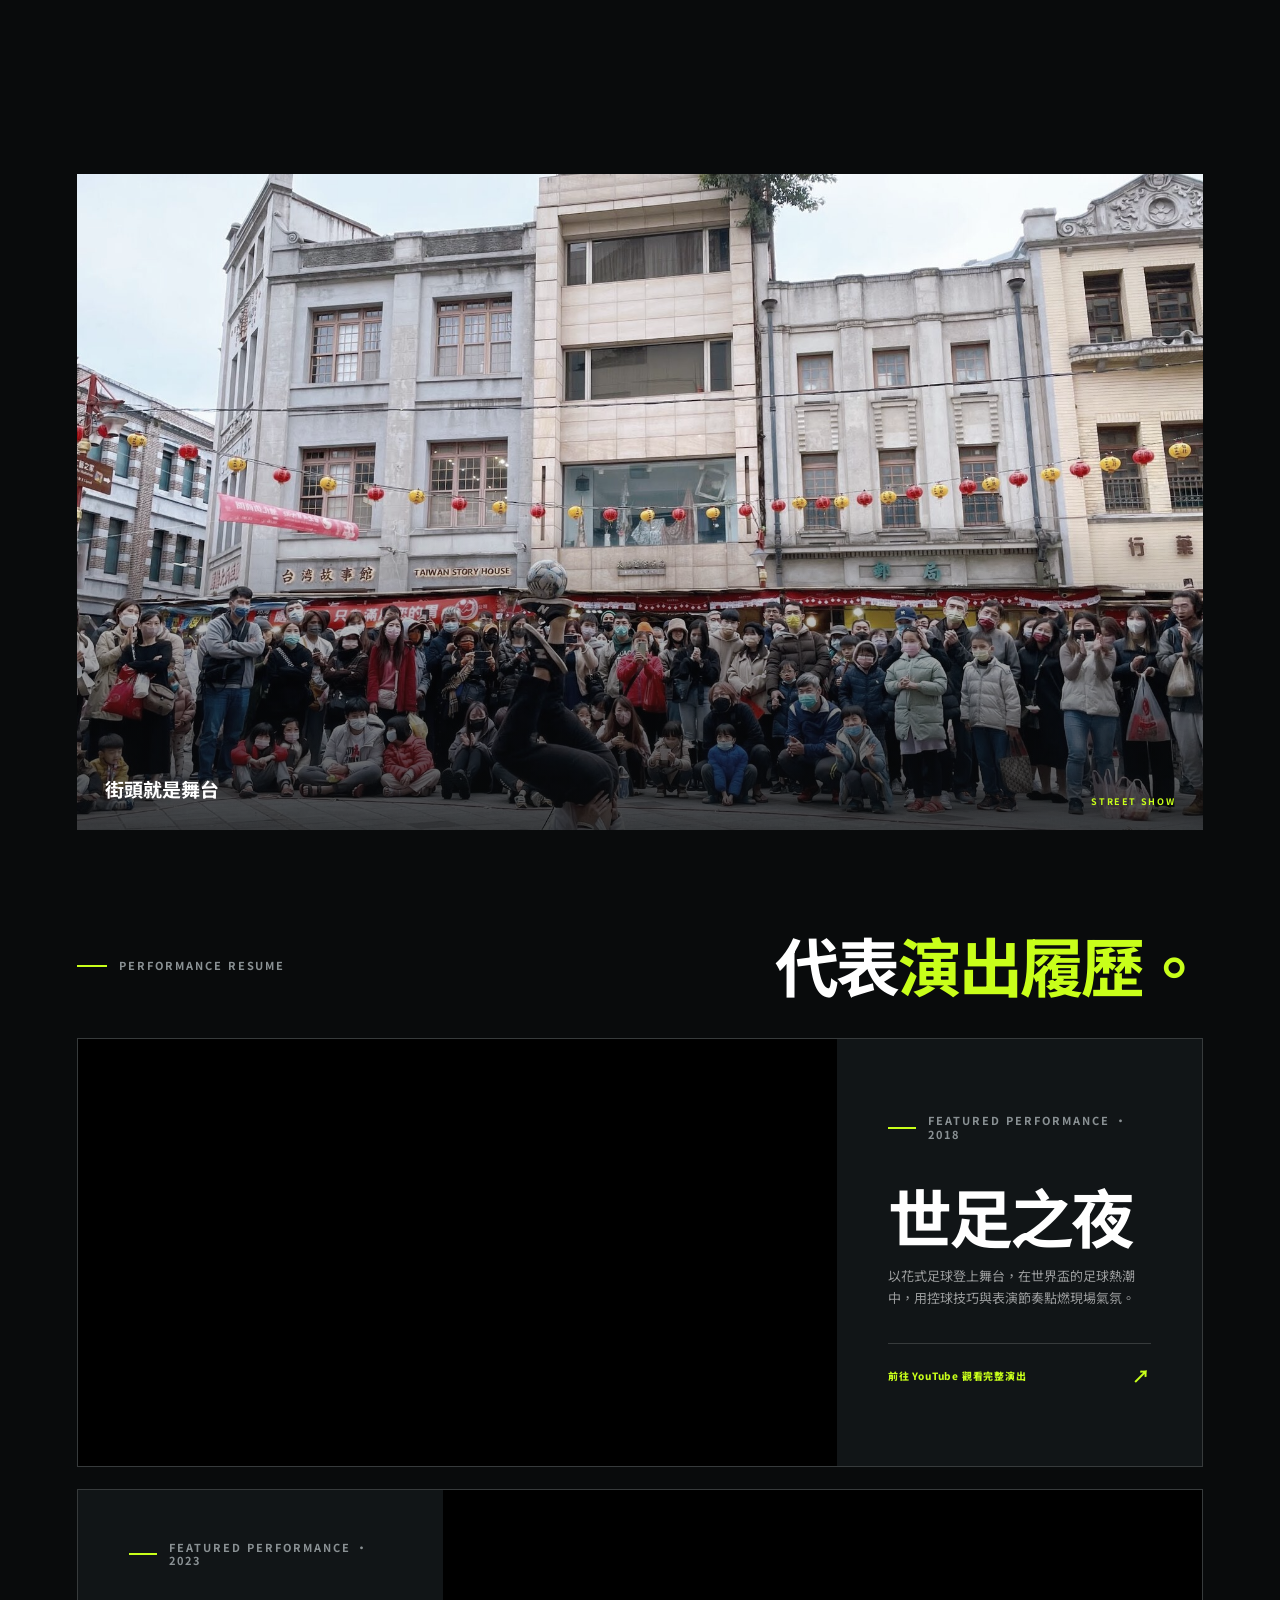
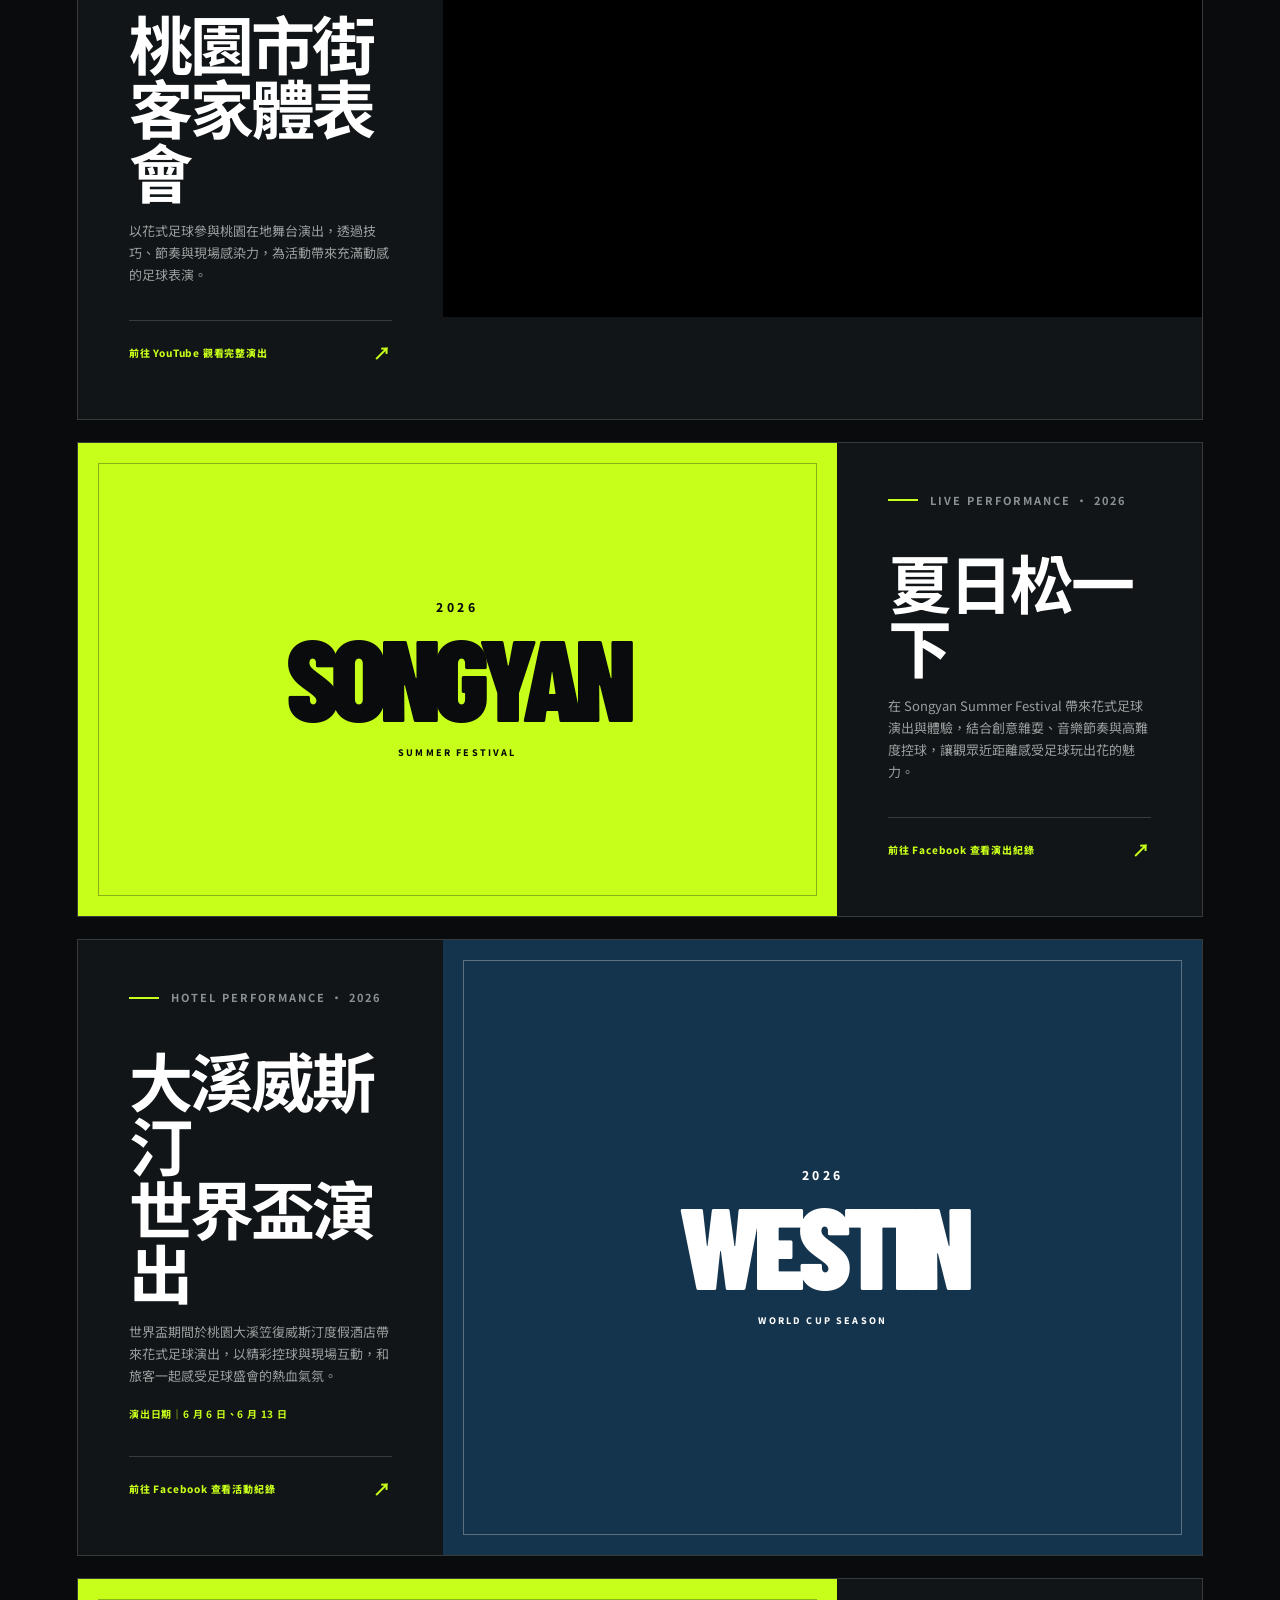
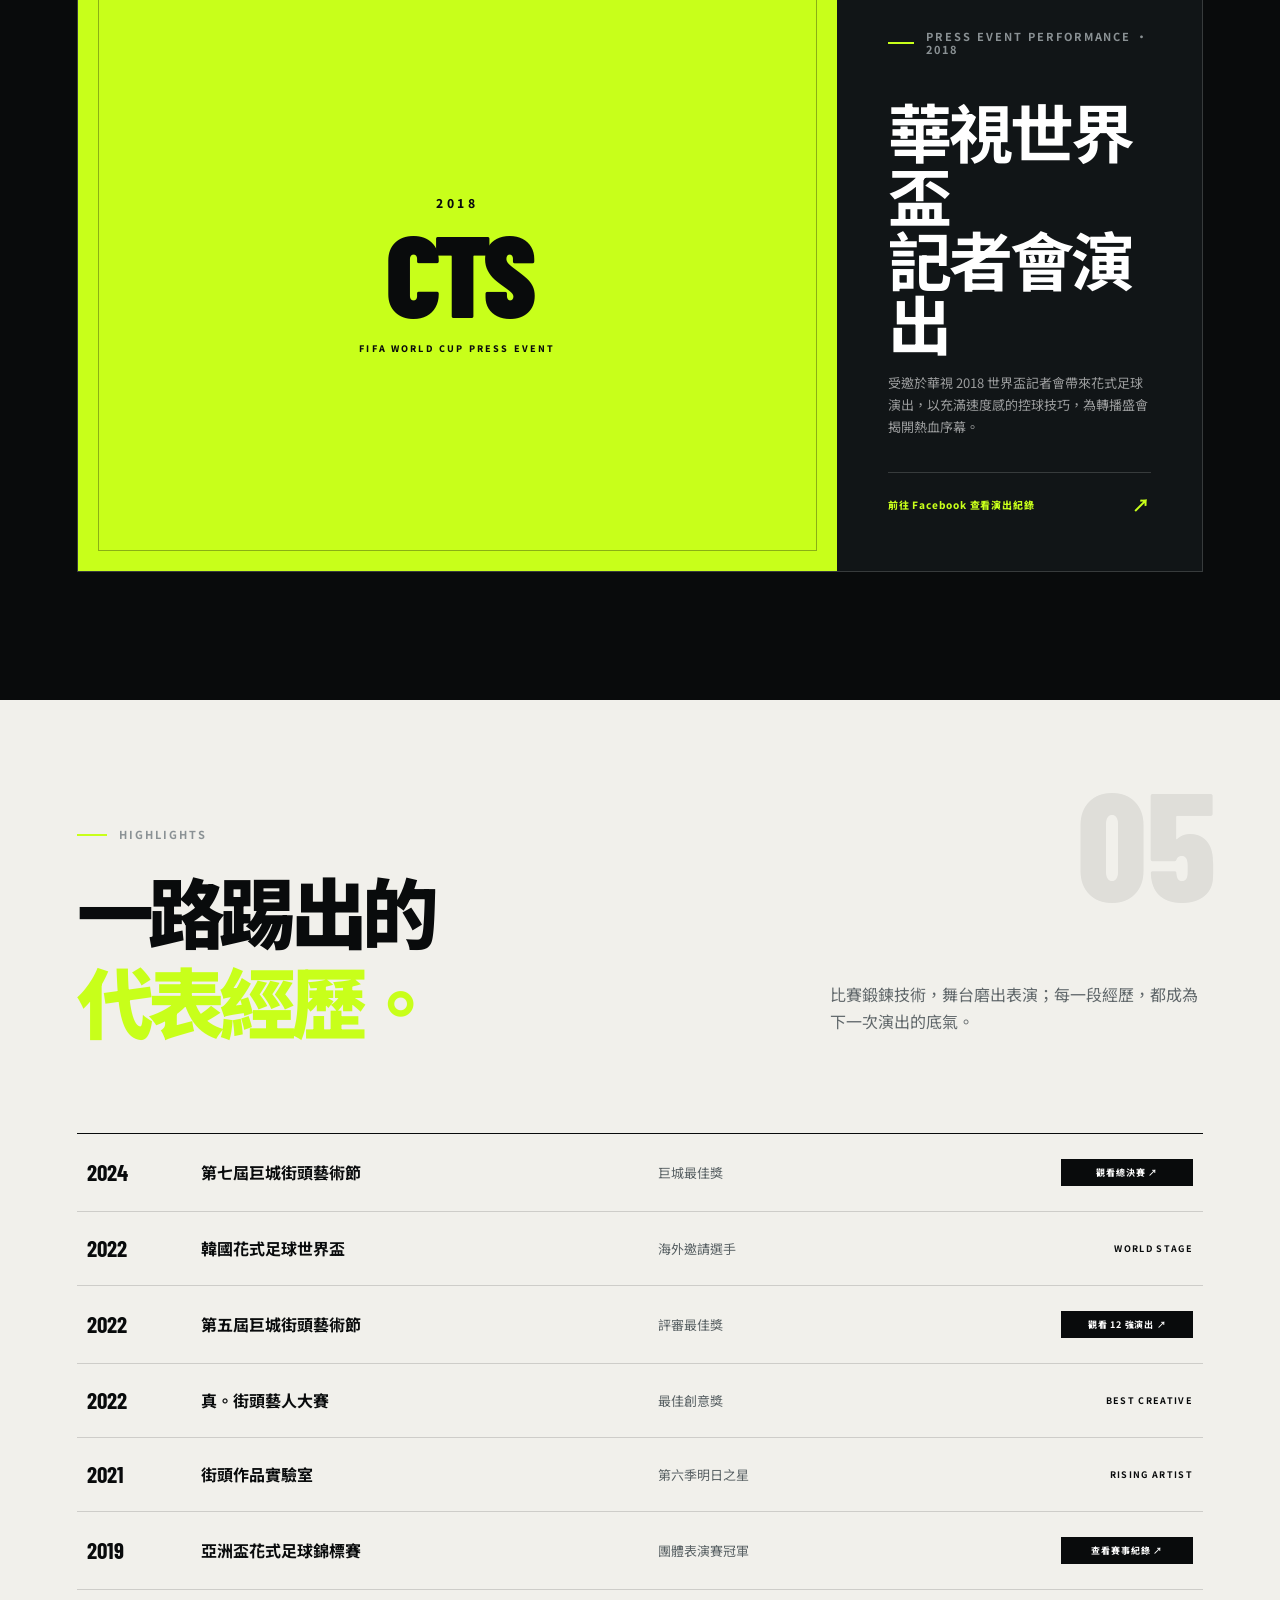
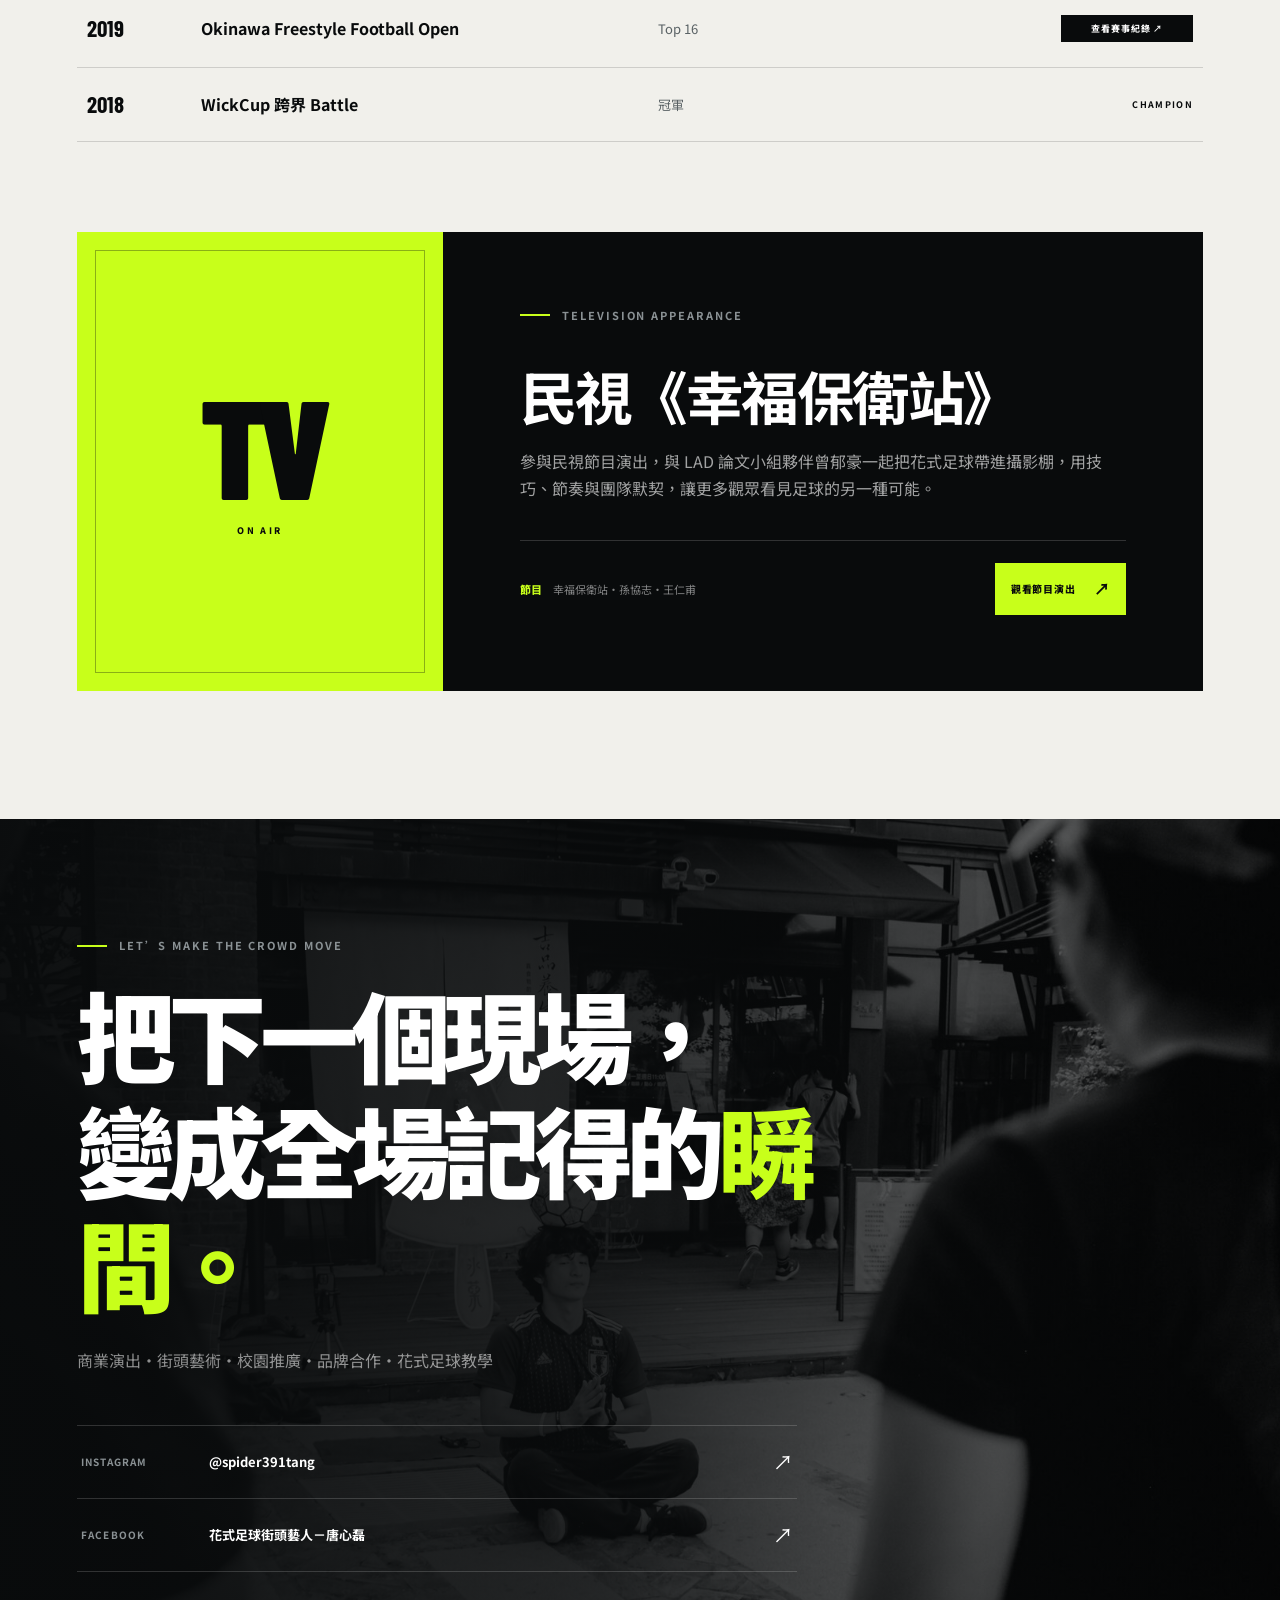
==== commit 9378ff18: "Add CTS World Cup press performance" ====
--- a/index.html
+++ b/index.html
@@ -644,6 +644,20 @@
               <a href="https://www.facebook.com/WestinTashee/posts/1423115459858965/" target="_blank" rel="noreferrer">前往 Facebook 查看活動紀錄 <i aria-hidden="true">↗</i></a>
             </div>
           </article>
+
+          <article class="performance-feature performance-social" data-reveal>
+            <div class="performance-social-art performance-cts-art" aria-hidden="true">
+              <span>2018</span>
+              <strong>CTS</strong>
+              <small>FIFA WORLD CUP PRESS EVENT</small>
+            </div>
+            <div class="performance-feature-copy">
+              <p class="eyebrow"><span></span> Press Event Performance · 2018</p>
+              <h3>華視世界盃<br />記者會演出</h3>
+              <p>受邀於華視 2018 世界盃記者會帶來花式足球演出，以充滿速度感的控球技巧，為轉播盛會揭開熱血序幕。</p>
+              <a href="https://www.facebook.com/media/set/?set=a.10214551917458927&amp;type=3" target="_blank" rel="noreferrer">前往 Facebook 查看演出紀錄 <i aria-hidden="true">↗</i></a>
+            </div>
+          </article>
         </div>
       </section>
 
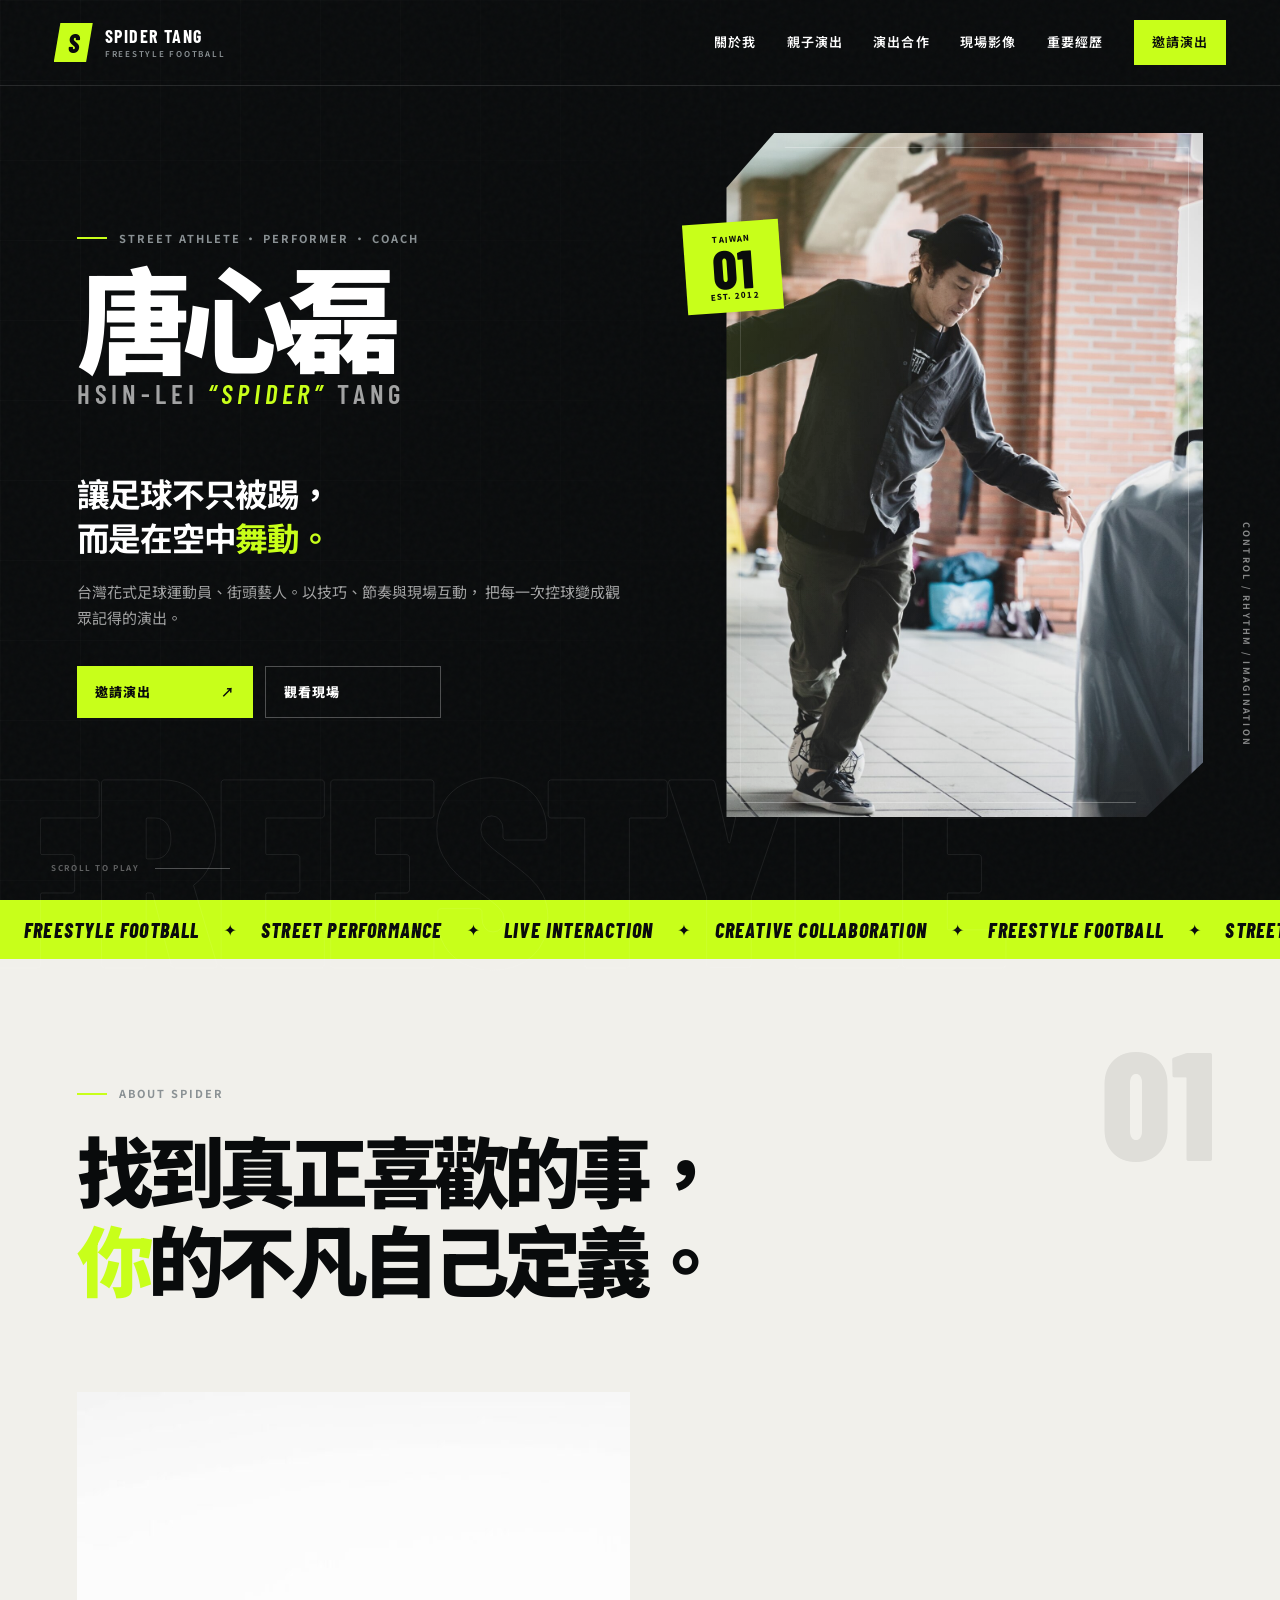
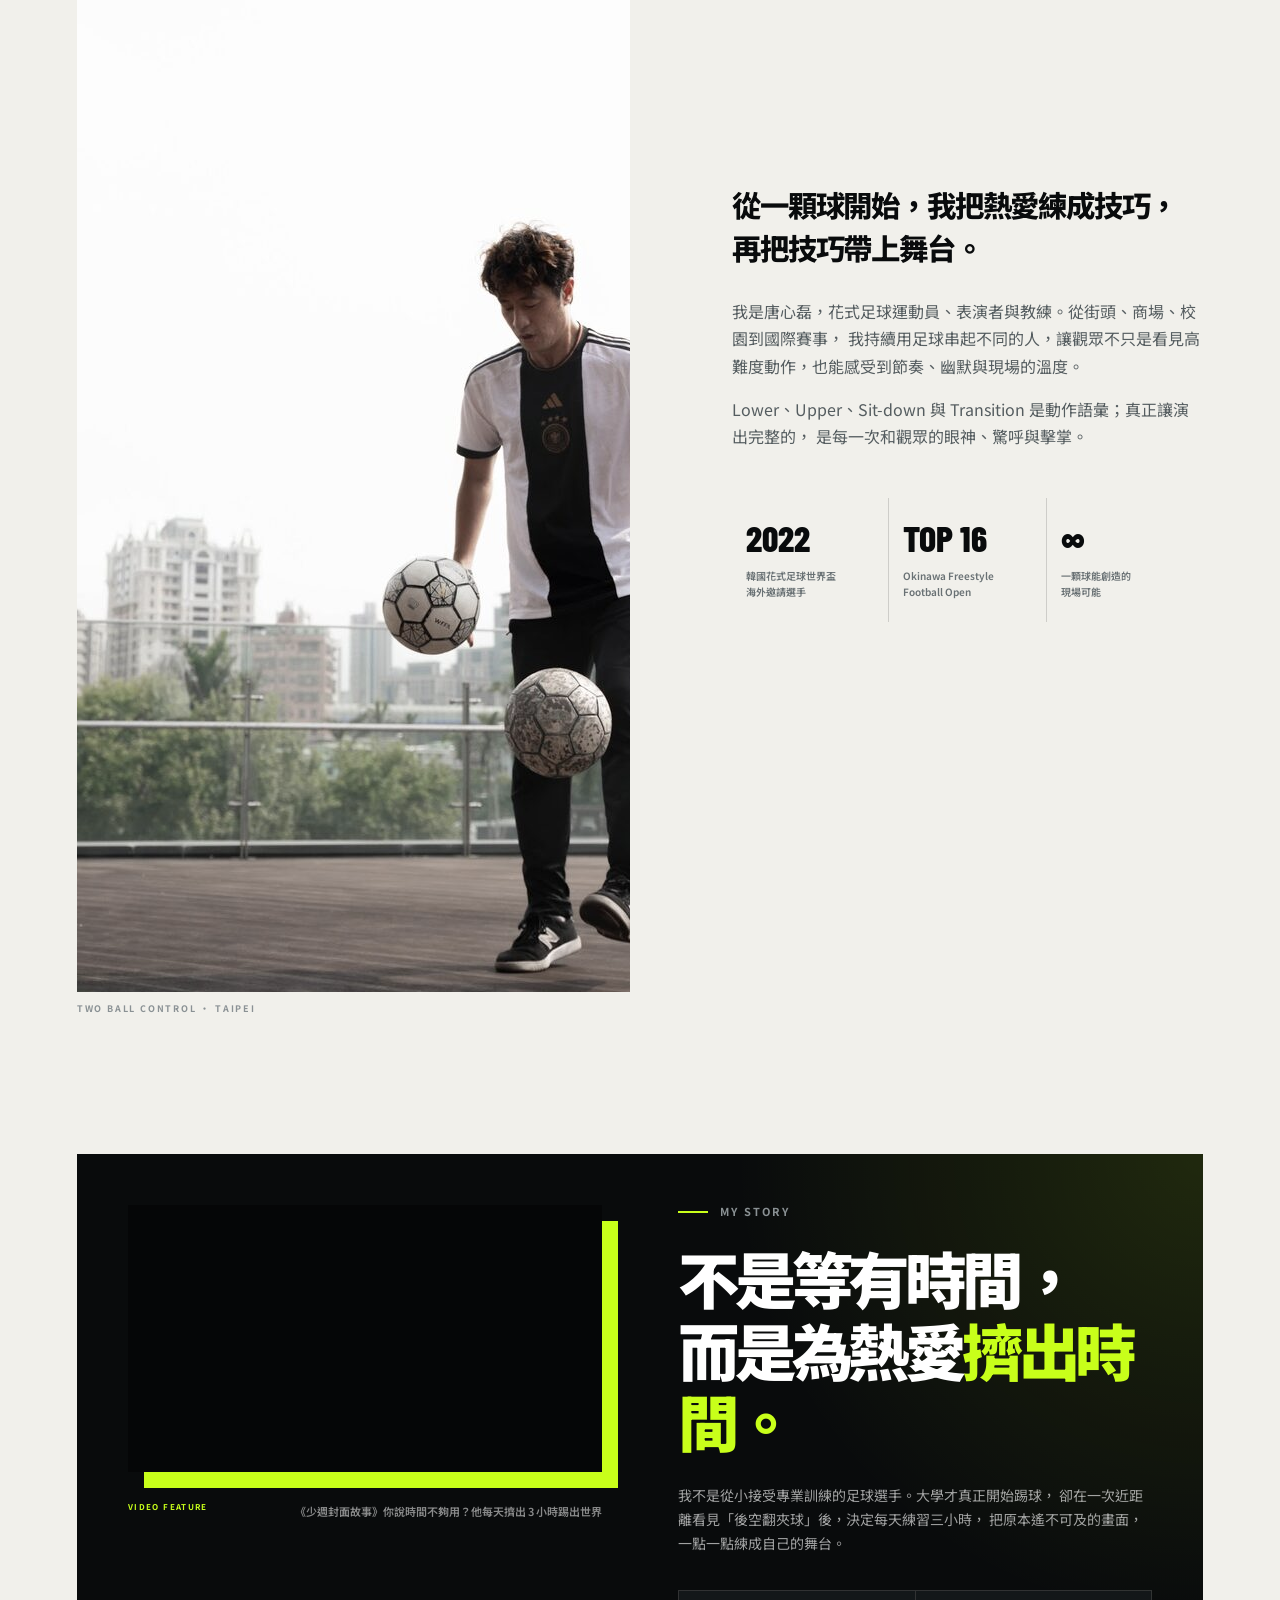
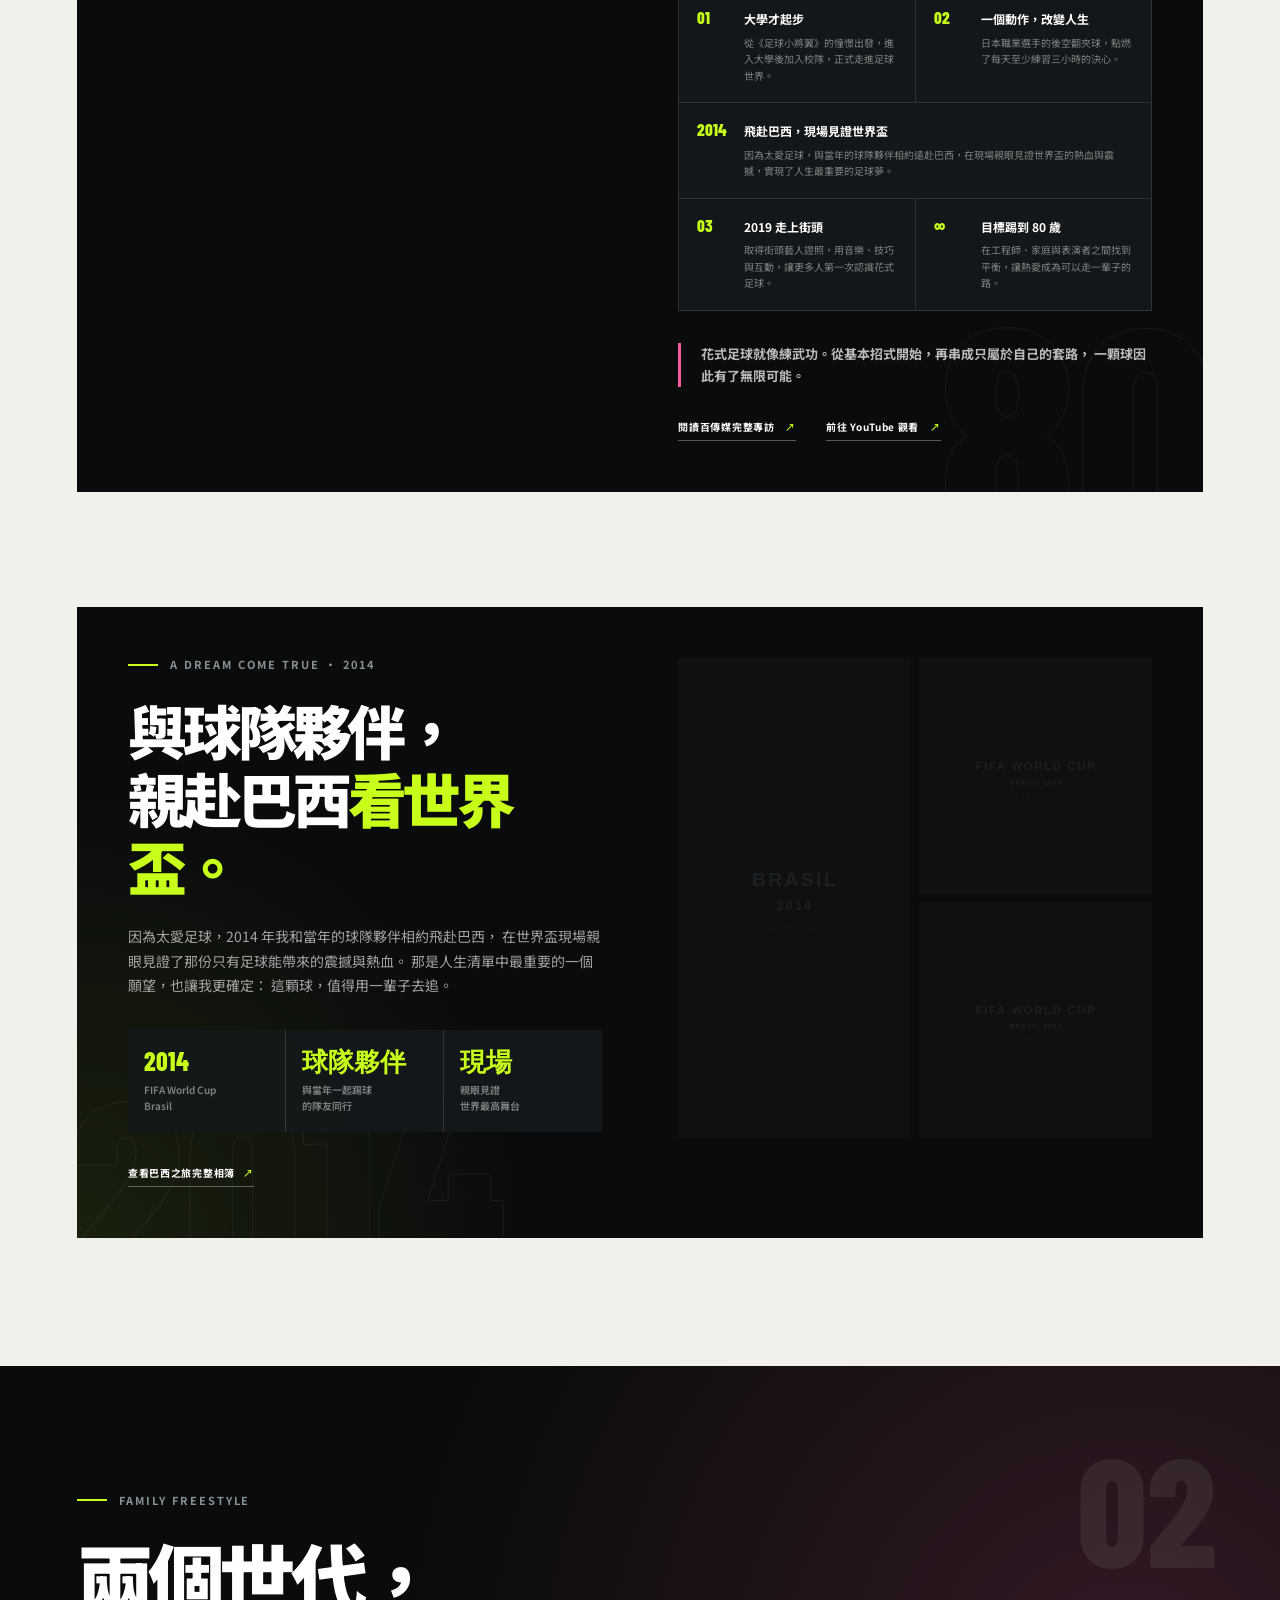
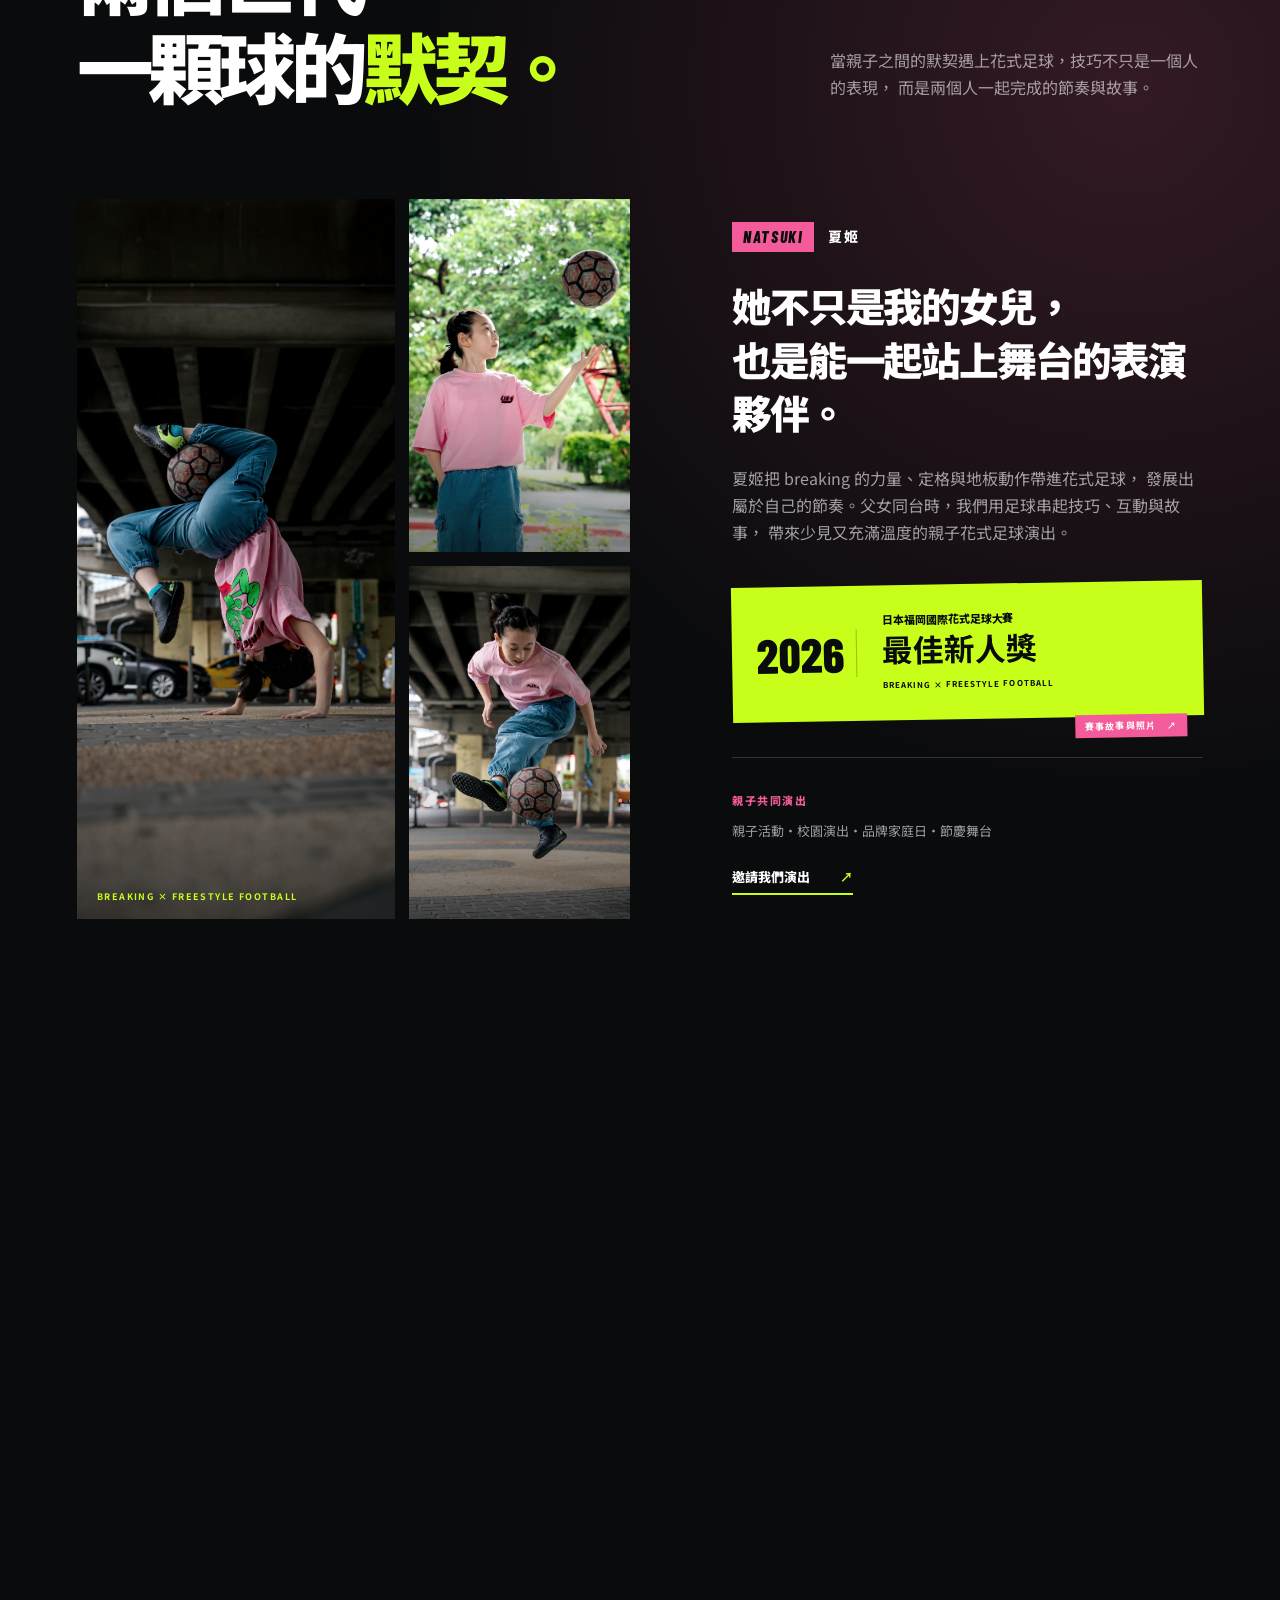
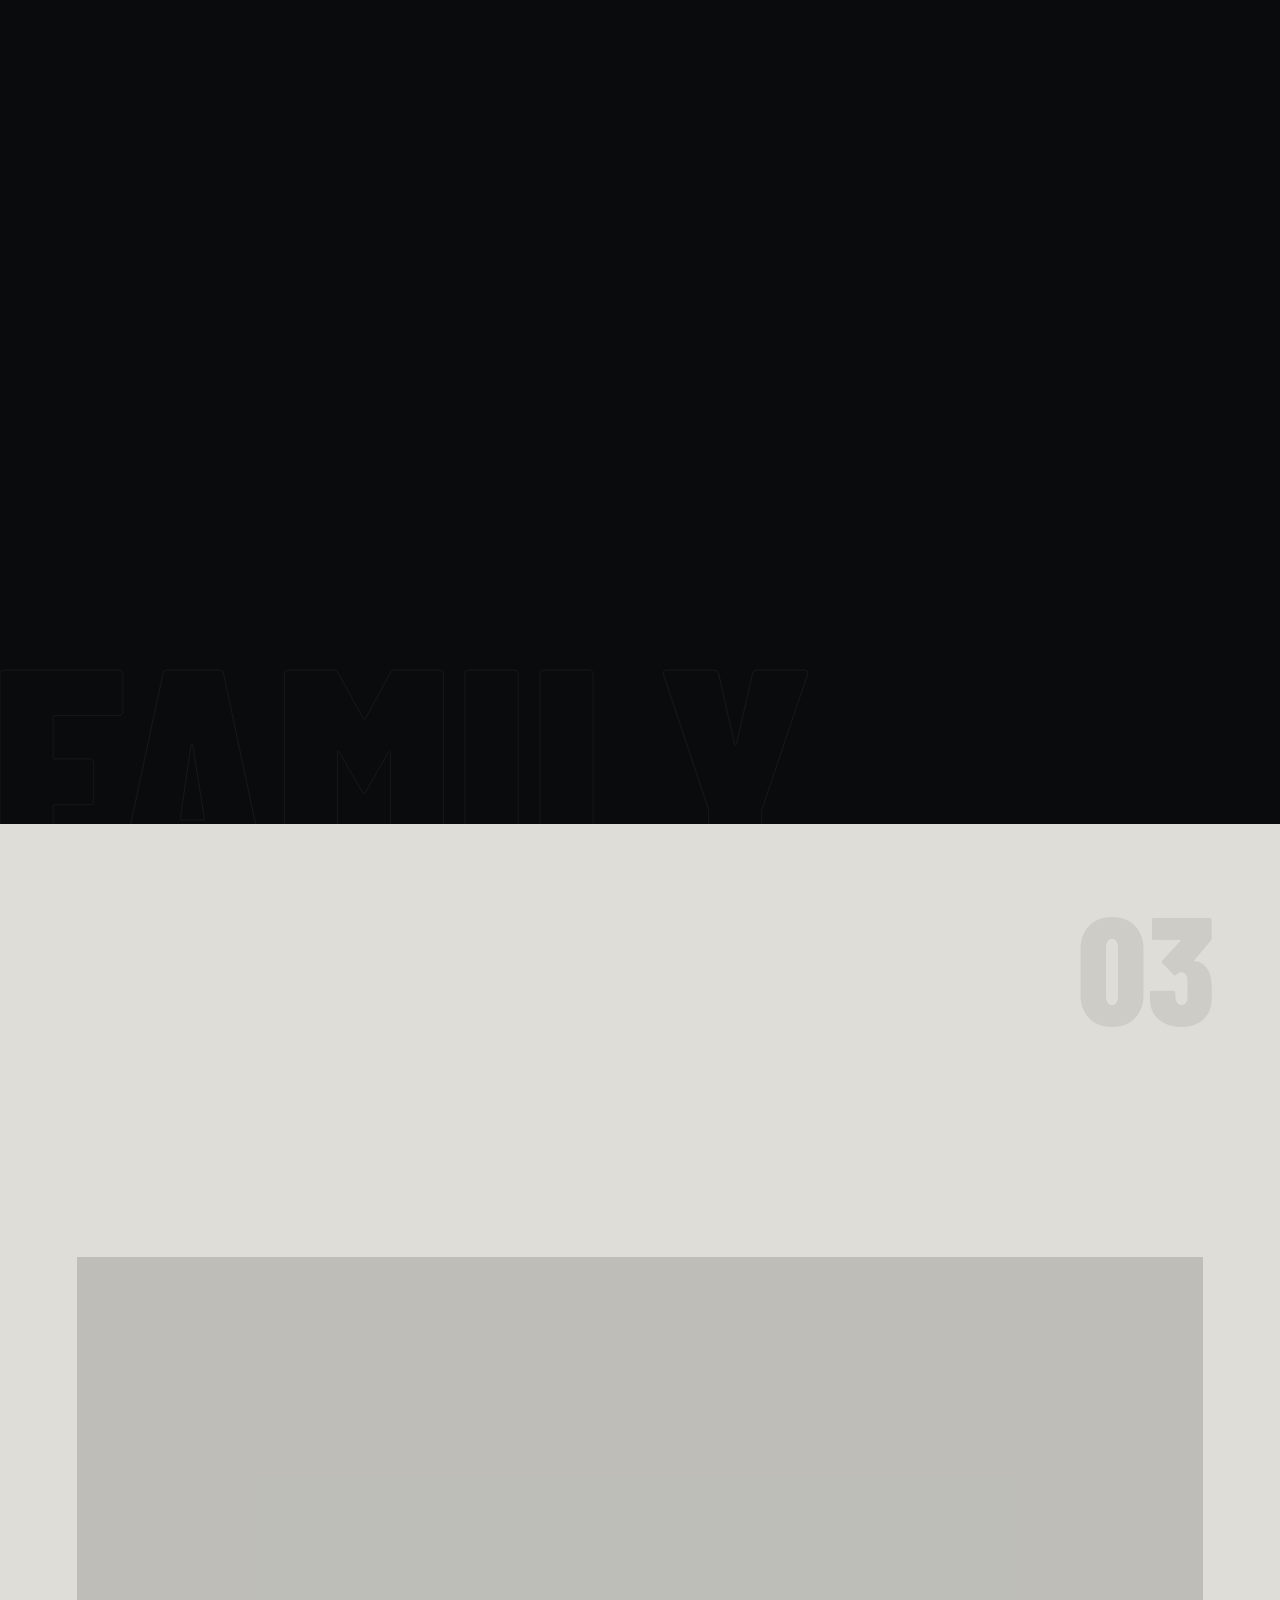
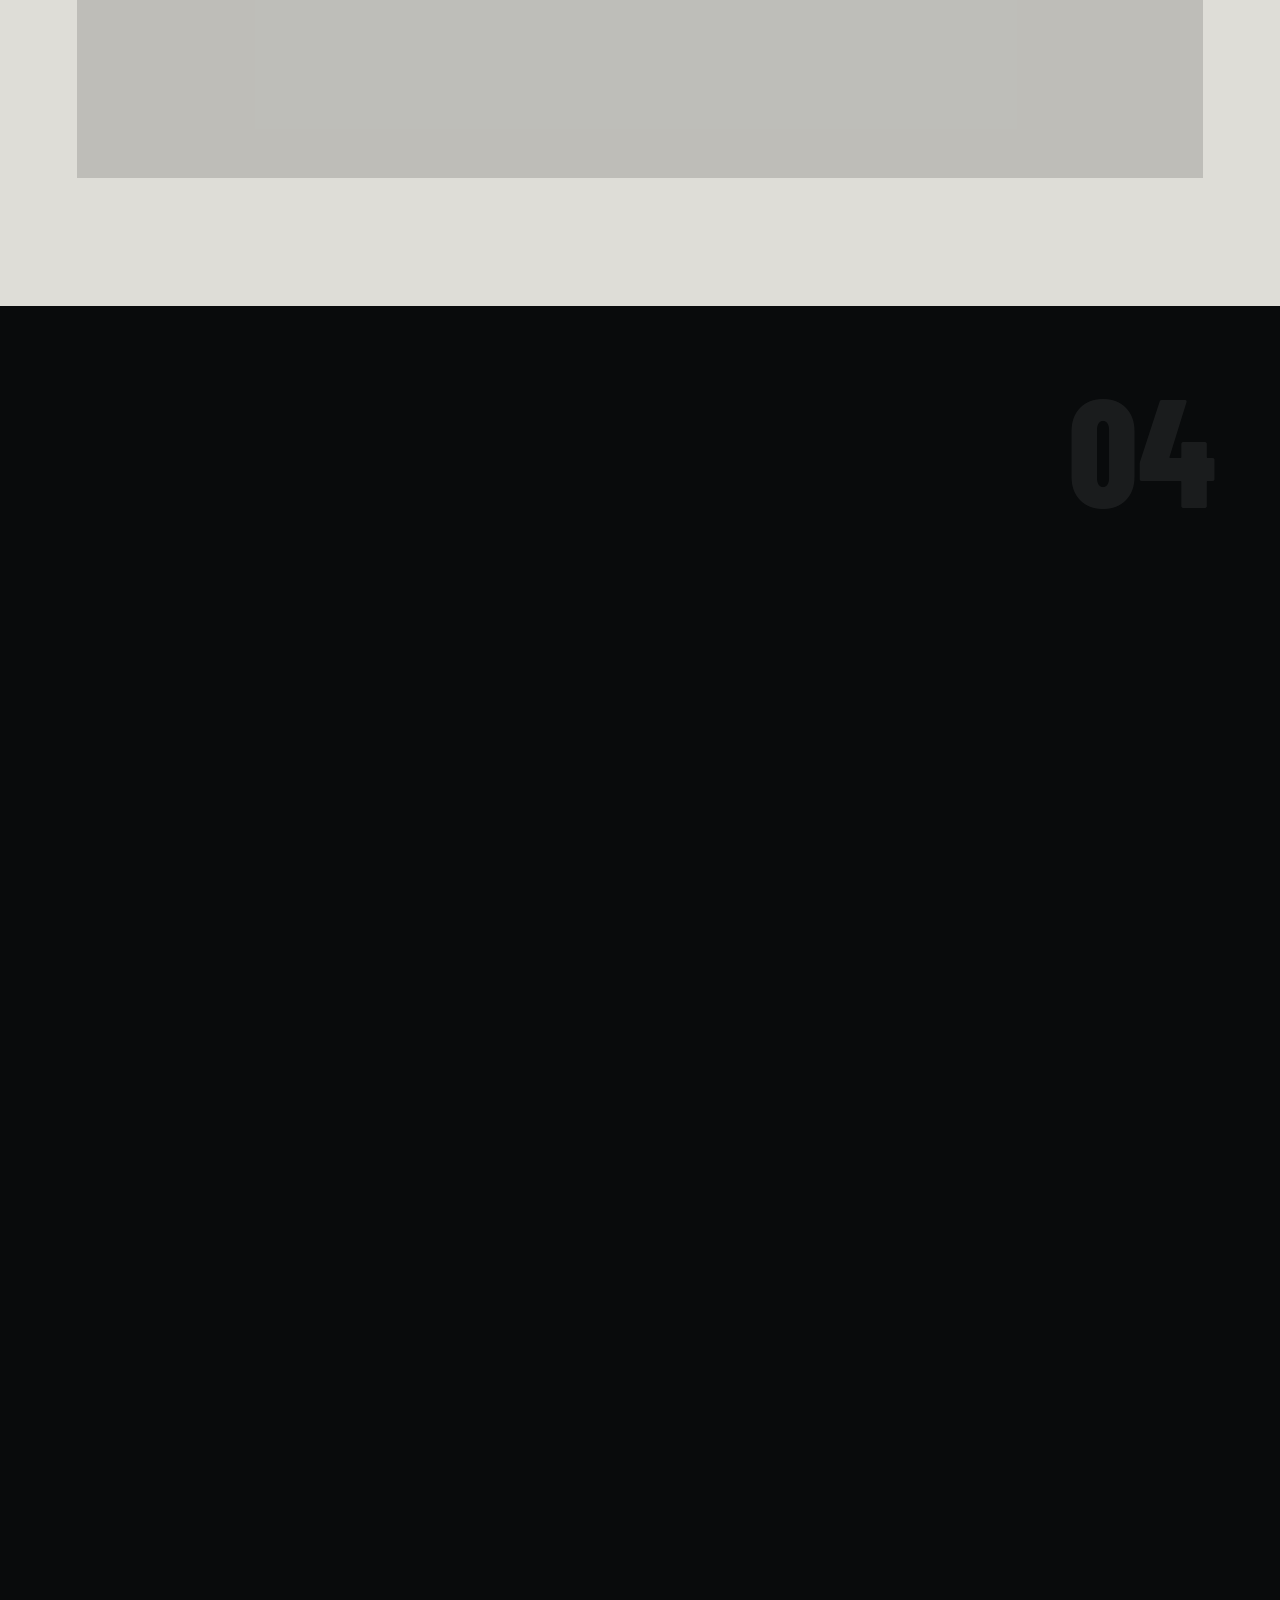
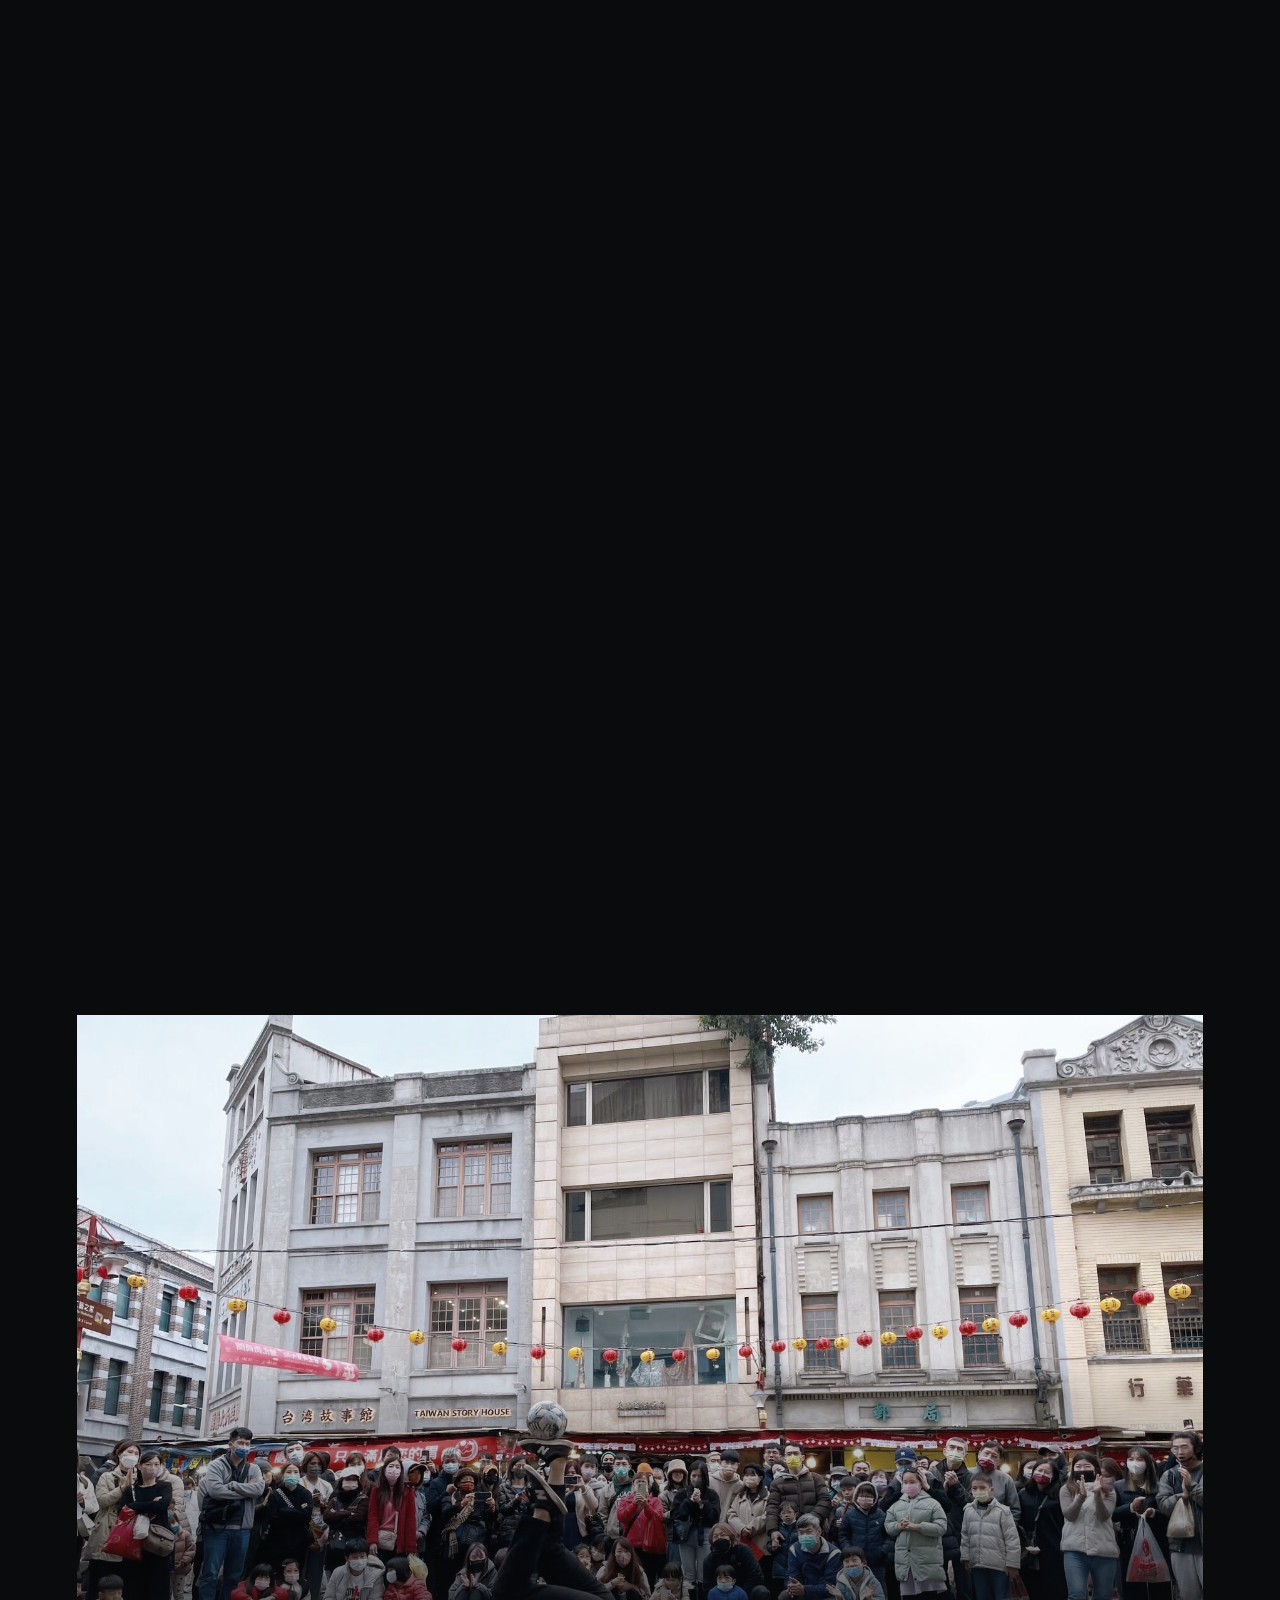
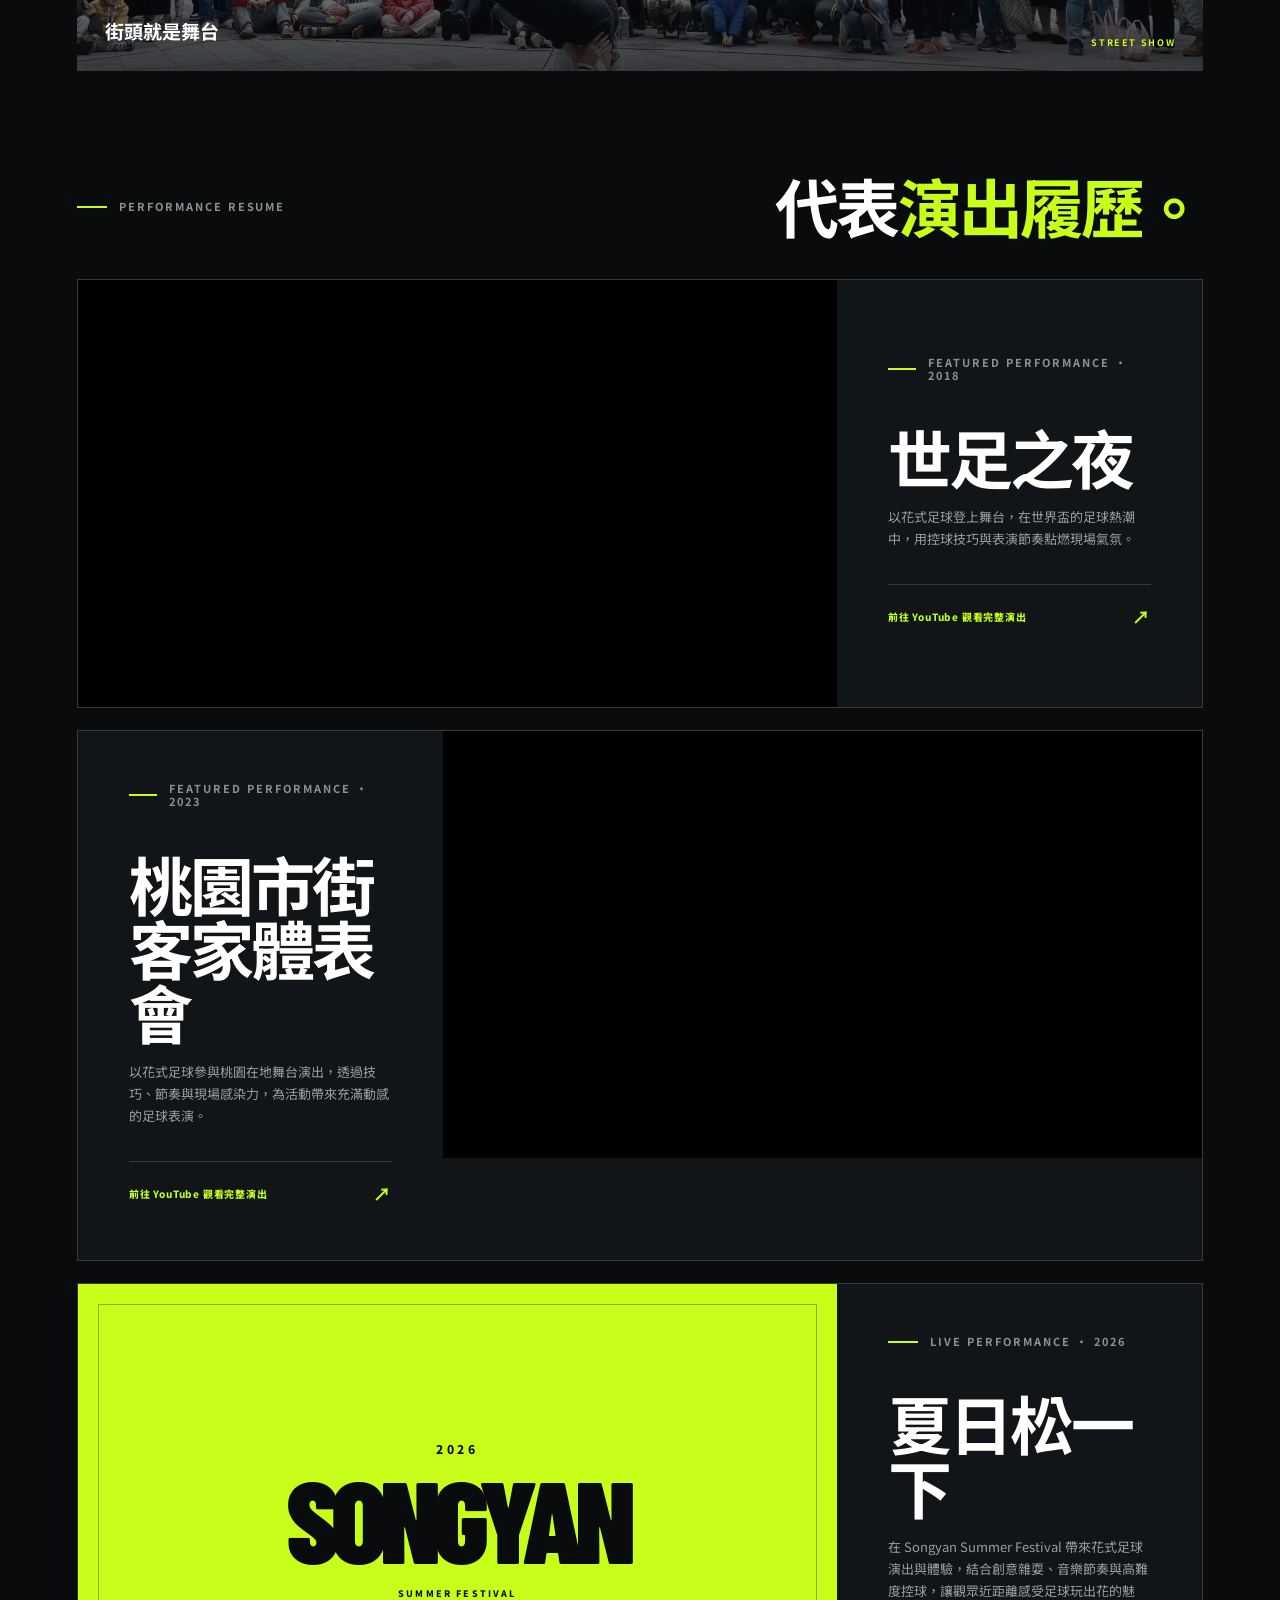
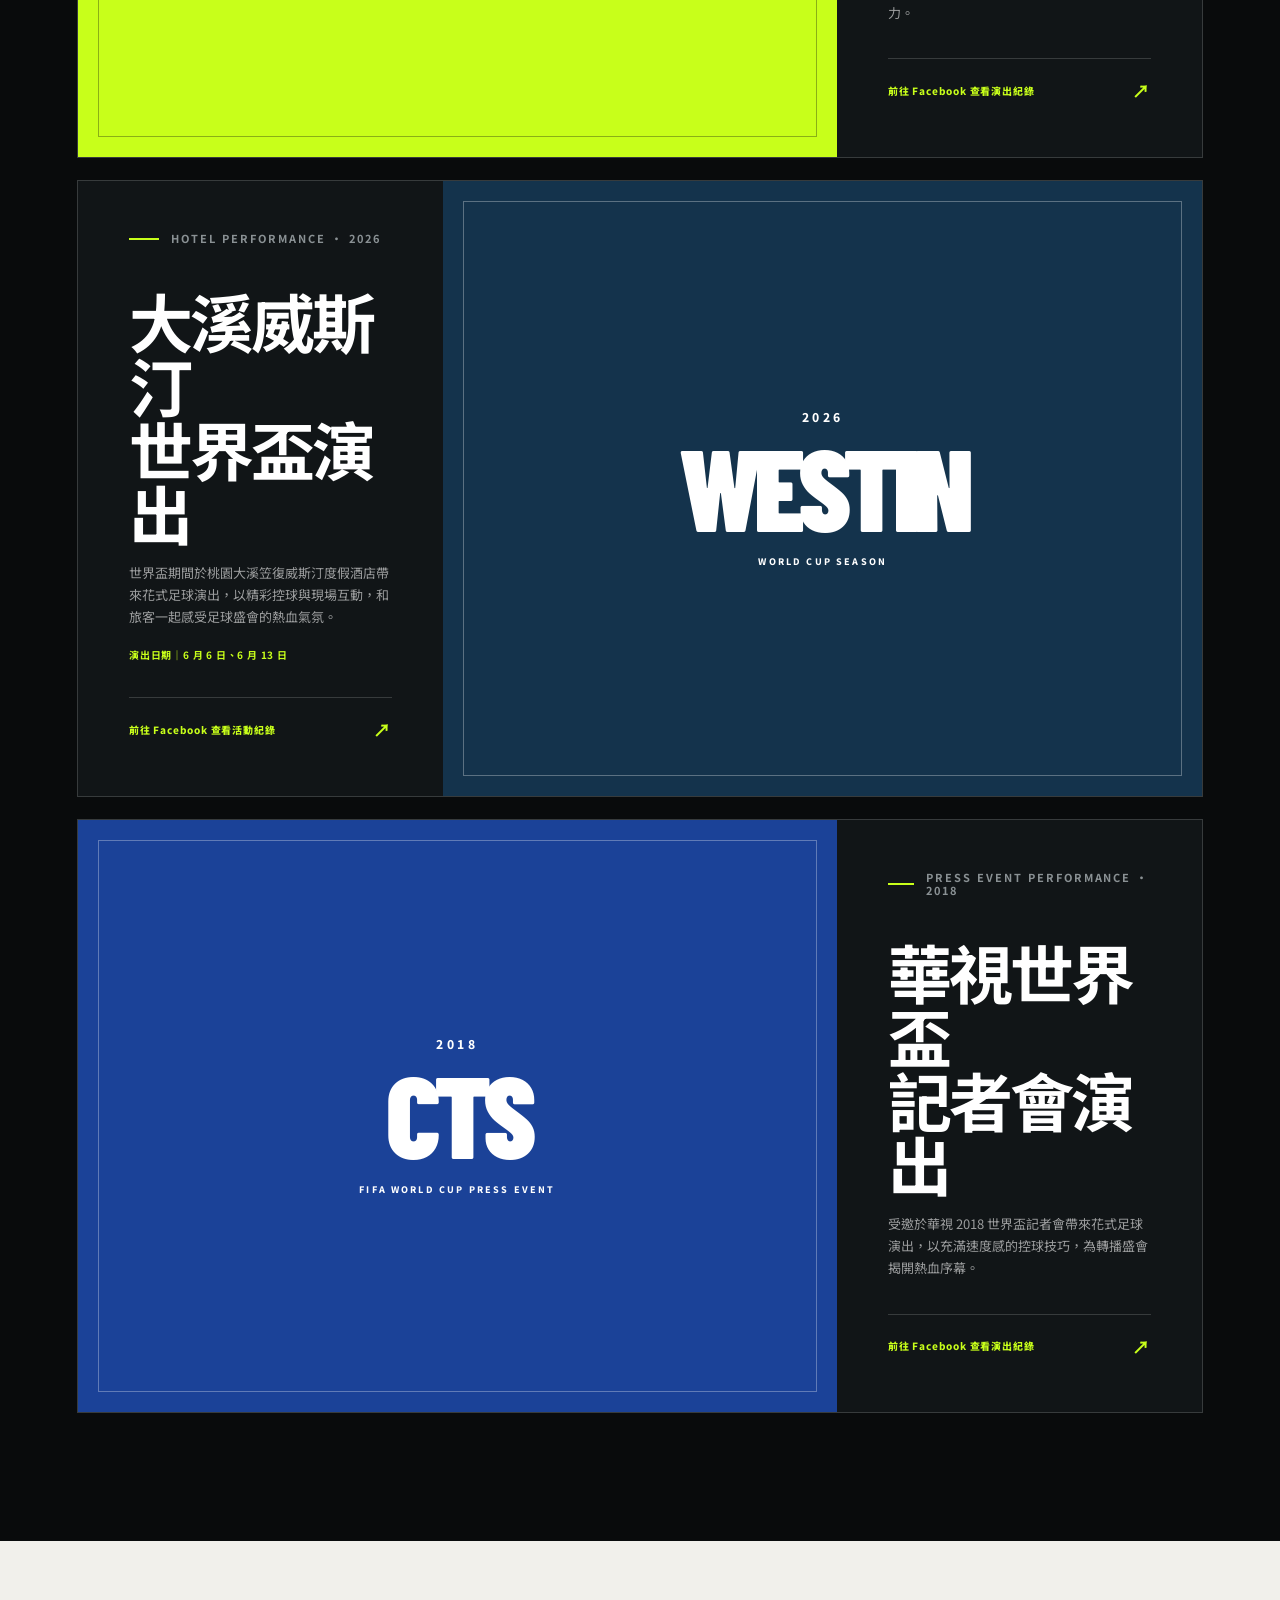
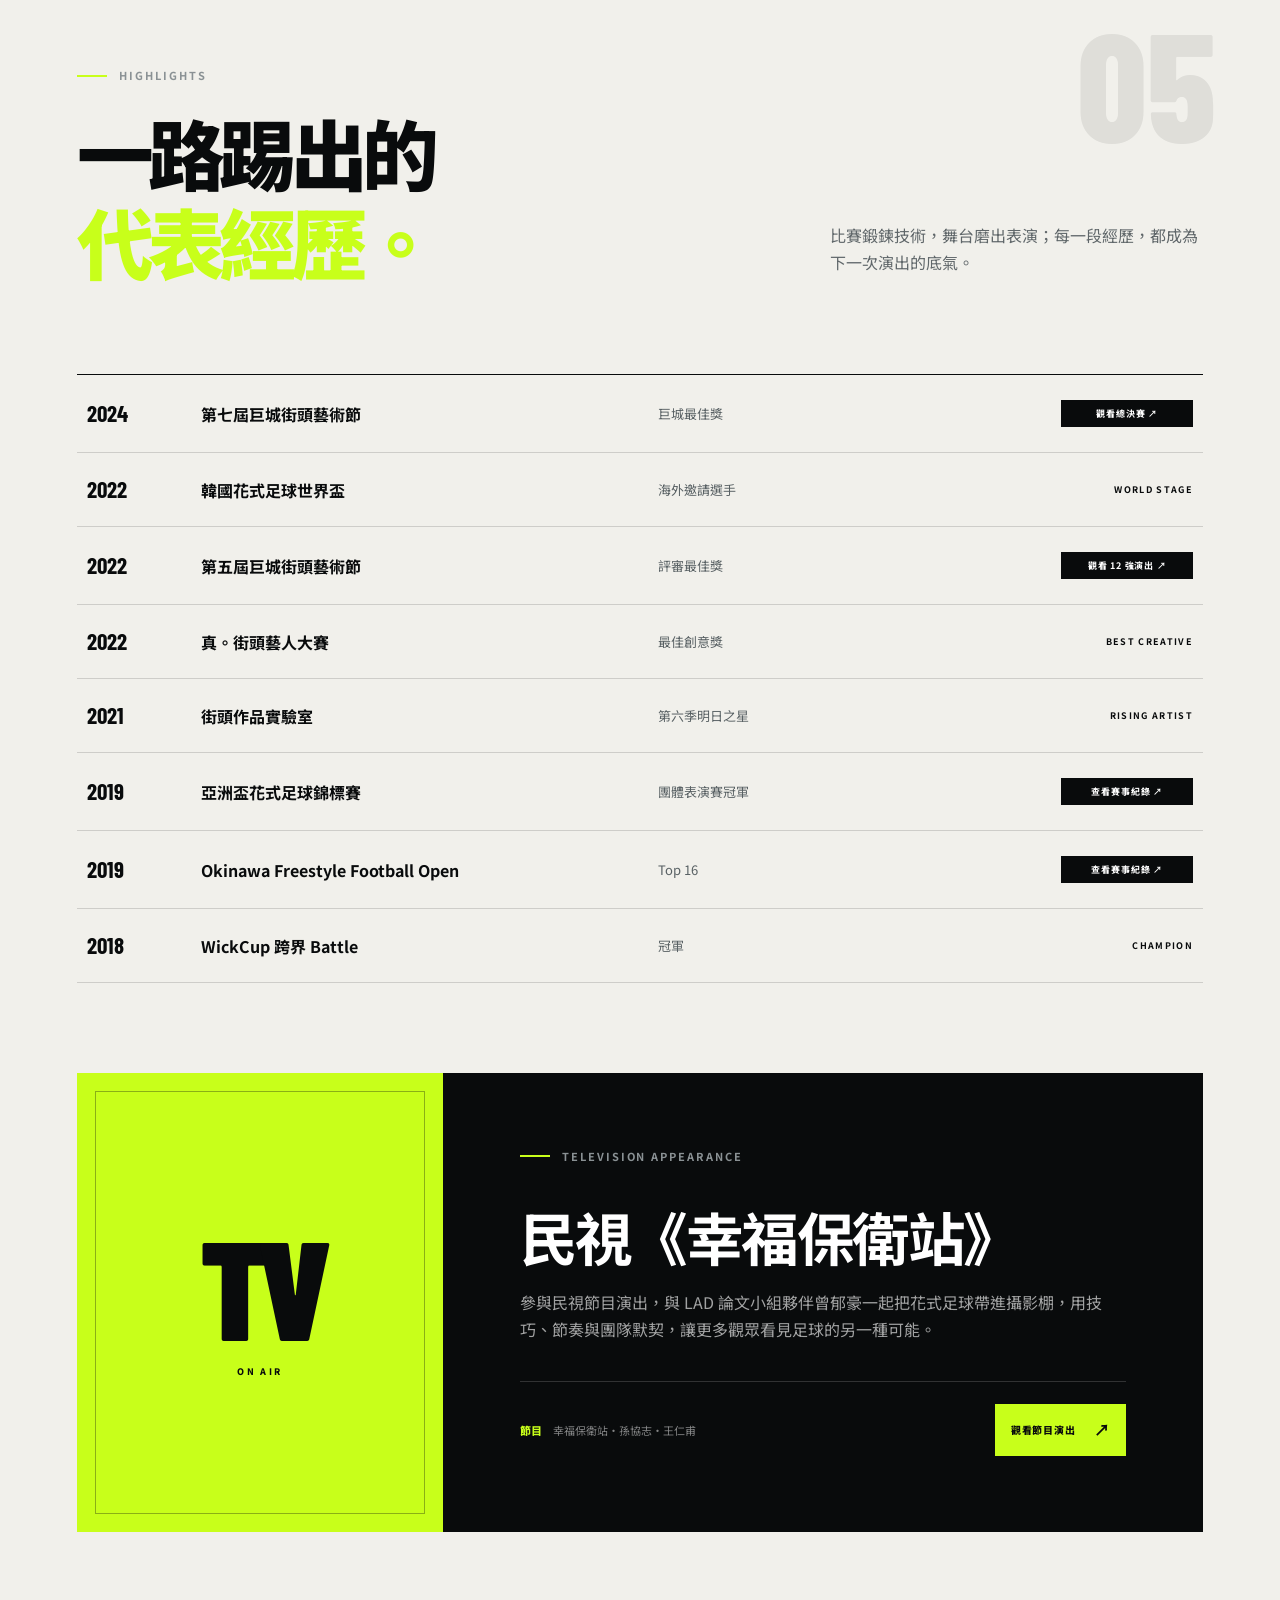
==== commit e1d2f643: "feat: 在 About 區塊加入 2014 巴西世界盃之旅故事與照片格 - story-timeline 新增「飛赴巴西，現場見證世界盃」全寬里程碑 - 新增 brazil-feature 文章卡" ====
--- a/index.html
+++ b/index.html
@@ -238,6 +238,7 @@
             <ol class="story-timeline">
               <li><span>01</span><div><strong>大學才起步</strong><p>從《足球小將翼》的憧憬出發，進入大學後加入校隊，正式走進足球世界。</p></div></li>
               <li><span>02</span><div><strong>一個動作，改變人生</strong><p>日本職業選手的後空翻夾球，點燃了每天至少練習三小時的決心。</p></div></li>
+              <li class="story-timeline-milestone"><span>2014</span><div><strong>飛赴巴西，現場見證世界盃</strong><p>因為太愛足球，與當年的球隊夥伴相約遠赴巴西，在現場親眼見證世界盃的熱血與震撼，實現了人生最重要的足球夢。</p></div></li>
               <li><span>03</span><div><strong>2019 走上街頭</strong><p>取得街頭藝人證照，用音樂、技巧與互動，讓更多人第一次認識花式足球。</p></div></li>
               <li><span>∞</span><div><strong>目標踢到 80 歲</strong><p>在工程師、家庭與表演者之間找到平衡，讓熱愛成為可以走一輩子的路。</p></div></li>
             </ol>
@@ -251,6 +252,56 @@
               <a href="https://www.baitimes.com/2021/12/27/soccer-life/" target="_blank" rel="noreferrer">閱讀百傳媒完整專訪 <i aria-hidden="true">↗</i></a>
               <a href="https://youtu.be/xr2dPpP76o0" target="_blank" rel="noreferrer">前往 YouTube 觀看 <i aria-hidden="true">↗</i></a>
             </div>
+          </div>
+        </article>
+
+        <article class="brazil-feature" data-reveal>
+          <div class="brazil-copy">
+            <p class="eyebrow"><span></span> A Dream Come True · 2014</p>
+            <h3>與球隊夥伴，<br />親赴巴西<span>看世界盃。</span></h3>
+            <p class="brazil-lead">
+              因為太愛足球，2014 年我和當年的球隊夥伴相約飛赴巴西，
+              在世界盃現場親眼見證了那份只有足球能帶來的震撼與熱血。
+              那是人生清單中最重要的一個願望，也讓我更確定：
+              這顆球，值得用一輩子去追。
+            </p>
+            <div class="brazil-facts">
+              <div><strong>2014</strong><span>FIFA World Cup<br />Brasil</span></div>
+              <div><strong>球隊夥伴</strong><span>與當年一起踢球<br />的隊友同行</span></div>
+              <div><strong>現場</strong><span>親眼見證<br />世界最高舞台</span></div>
+            </div>
+            <a class="brazil-album-link" href="https://www.facebook.com/share/18a7HKD4uK/" target="_blank" rel="noreferrer">
+              查看巴西之旅完整相簿 <i aria-hidden="true">↗</i>
+            </a>
+          </div>
+          <div class="brazil-gallery" aria-label="2014 巴西世界盃之旅照片">
+            <figure class="brazil-photo brazil-photo-main">
+              <img
+                src="assets/photos/brazil-2014/photo-1.svg"
+                alt="Spider 與球隊夥伴在 2014 巴西世界盃場館前合照"
+                width="900"
+                height="1200"
+                loading="lazy"
+              />
+            </figure>
+            <figure class="brazil-photo">
+              <img
+                src="assets/photos/brazil-2014/photo-2.svg"
+                alt="Spider 與隊友在巴西世界盃看台上的合照"
+                width="1200"
+                height="800"
+                loading="lazy"
+              />
+            </figure>
+            <figure class="brazil-photo">
+              <img
+                src="assets/photos/brazil-2014/photo-3.svg"
+                alt="Spider 與球隊夥伴在巴西旅途中的留影"
+                width="1200"
+                height="800"
+                loading="lazy"
+              />
+            </figure>
           </div>
         </article>
 
--- a/styles.css
+++ b/styles.css
@@ -449,6 +449,57 @@
 .story-links a { padding-bottom: 5px; border-bottom: 1px solid rgba(255,255,255,.32); font-size: 10px; font-weight: 700; letter-spacing: .07em; }
 .story-links a:hover { color: var(--acid); }
 .story-links i { margin-left: 8px; color: var(--acid); font-style: normal; }
+.story-timeline-milestone { grid-column: 1 / -1; }
+
+.brazil-feature {
+  position: relative;
+  display: grid;
+  grid-template-columns: minmax(0, 1fr) minmax(420px, 1fr);
+  gap: clamp(42px, 6vw, 80px);
+  align-items: start;
+  max-width: var(--max);
+  margin: clamp(72px, 9vw, 120px) auto 0;
+  padding: clamp(24px, 4vw, 58px);
+  color: white;
+  background:
+    radial-gradient(circle at 0% 100%, rgba(200,255,26,.09), transparent 36%),
+    var(--ink);
+  overflow: hidden;
+}
+.brazil-feature::before {
+  content: "2014";
+  position: absolute;
+  left: -.03em;
+  bottom: -.28em;
+  color: transparent;
+  -webkit-text-stroke: 1px rgba(255,255,255,.06);
+  font: 800 clamp(140px, 20vw, 280px)/1 var(--display);
+  pointer-events: none;
+}
+.brazil-copy { position: relative; z-index: 1; }
+.brazil-copy h3 { margin: 0; font-size: clamp(36px, 4.6vw, 62px); font-weight: 900; line-height: 1.16; letter-spacing: -.07em; }
+.brazil-copy h3 span { color: var(--acid); }
+.brazil-lead { margin: 24px 0 0; color: rgba(255,255,255,.62); font-size: 14px; line-height: 1.75; }
+.brazil-facts { display: grid; grid-template-columns: repeat(3, 1fr); gap: 1px; margin: 32px 0 0; background: var(--line-dark); }
+.brazil-facts div { padding: 18px 16px; background: rgba(17,21,23,.92); }
+.brazil-facts strong { display: block; font: 800 clamp(18px, 2vw, 26px)/1 var(--display); color: var(--acid); }
+.brazil-facts span { display: block; margin-top: 8px; color: rgba(255,255,255,.46); font-size: 10px; font-weight: 600; line-height: 1.6; }
+.brazil-album-link { display: inline-flex; align-items: center; gap: 8px; margin-top: 32px; padding-bottom: 5px; border-bottom: 1px solid rgba(255,255,255,.32); font-size: 10px; font-weight: 700; letter-spacing: .07em; }
+.brazil-album-link:hover { color: var(--acid); }
+.brazil-album-link i { color: var(--acid); font-style: normal; }
+.brazil-gallery {
+  position: relative;
+  z-index: 1;
+  display: grid;
+  grid-template-columns: 1fr 1fr;
+  grid-template-rows: 1fr 1fr;
+  gap: 8px;
+  min-height: 480px;
+}
+.brazil-photo { position: relative; overflow: hidden; margin: 0; background: var(--ink-soft); }
+.brazil-photo img { width: 100%; height: 100%; object-fit: cover; filter: saturate(.8); transition: filter 450ms ease, transform 700ms cubic-bezier(.2,.8,.2,1); }
+.brazil-photo:hover img { filter: saturate(1); transform: scale(1.035); }
+.brazil-photo-main { grid-row: 1 / 3; }
 
 .family-show {
   color: white;
@@ -770,6 +821,8 @@
 .performance-social-art small { position: relative; margin-top: 30px; font: 800 9px/1 var(--sans); letter-spacing: .24em; }
 .performance-westin-art { color: white; background: #14334c; }
 .performance-westin-art::before { border-color: rgba(255,255,255,.3); }
+.performance-cts-art { color: white; background: #1b4298; }
+.performance-cts-art::before { border-color: rgba(255,255,255,.3); }
 .performance-feature-copy { display: flex; flex-direction: column; justify-content: center; padding: clamp(32px, 4vw, 62px); }
 .performance-feature-copy h3 { margin: 18px 0 18px; font-size: clamp(40px, 5vw, 70px); line-height: 1; letter-spacing: -.045em; }
 .performance-feature-copy > p:not(.eyebrow) { margin: 0; color: rgba(255,255,255,.58); font-size: 13px; }
@@ -846,6 +899,7 @@
   .about-grid { gap: 55px; }
   .story-feature { grid-template-columns: minmax(0, .95fr) minmax(380px, 1.05fr); gap: 42px; }
   .story-timeline { grid-template-columns: 1fr; }
+  .brazil-feature { grid-template-columns: minmax(0, .95fr) minmax(380px, 1.05fr); gap: 42px; }
   .family-grid { gap: 55px; }
   .family-gallery { min-height: 610px; }
   .short-video-card.featured { transform: none; }
@@ -902,6 +956,13 @@
   .story-feature { grid-template-columns: 1fr; padding: 34px; }
   .story-media { width: 100%; }
   .story-timeline { grid-template-columns: 1fr 1fr; }
+  .brazil-feature { grid-template-columns: 1fr; padding: 34px; }
+  .brazil-gallery { grid-template-columns: 1fr 1fr 1fr; grid-template-rows: auto; min-height: 0; }
+  .brazil-photo { aspect-ratio: 4/3; }
+  .brazil-photo-main { grid-row: auto; }
+  .brazil-facts { grid-template-columns: 1fr; }
+  .brazil-facts div { display: grid; grid-template-columns: 90px 1fr; align-items: center; gap: 0 14px; }
+  .brazil-facts span { margin-top: 0; }
   .family-gallery { min-height: 620px; }
   .family-copy { max-width: 620px; }
   .family-award { transform: none; }
@@ -964,6 +1025,10 @@
   .story-media-caption { align-items: flex-start; flex-direction: column; gap: 10px; margin-top: 24px; }
   .story-timeline { grid-template-columns: 1fr; }
   .story-links { align-items: flex-start; flex-direction: column; }
+  .brazil-feature { padding: 22px; }
+  .brazil-gallery { grid-template-columns: 1fr 1fr; grid-template-rows: auto auto; }
+  .brazil-photo { aspect-ratio: 4/3; }
+  .brazil-photo-main { grid-column: 1 / -1; aspect-ratio: 16/9; }
   .family-gallery { grid-template-columns: 1fr 1fr; grid-template-rows: 390px 220px; min-height: 0; gap: 8px; }
   .family-photo-main { grid-column: 1 / 3; grid-row: 1; }
   .family-photo-upper, .family-photo-action { grid-row: 2; }
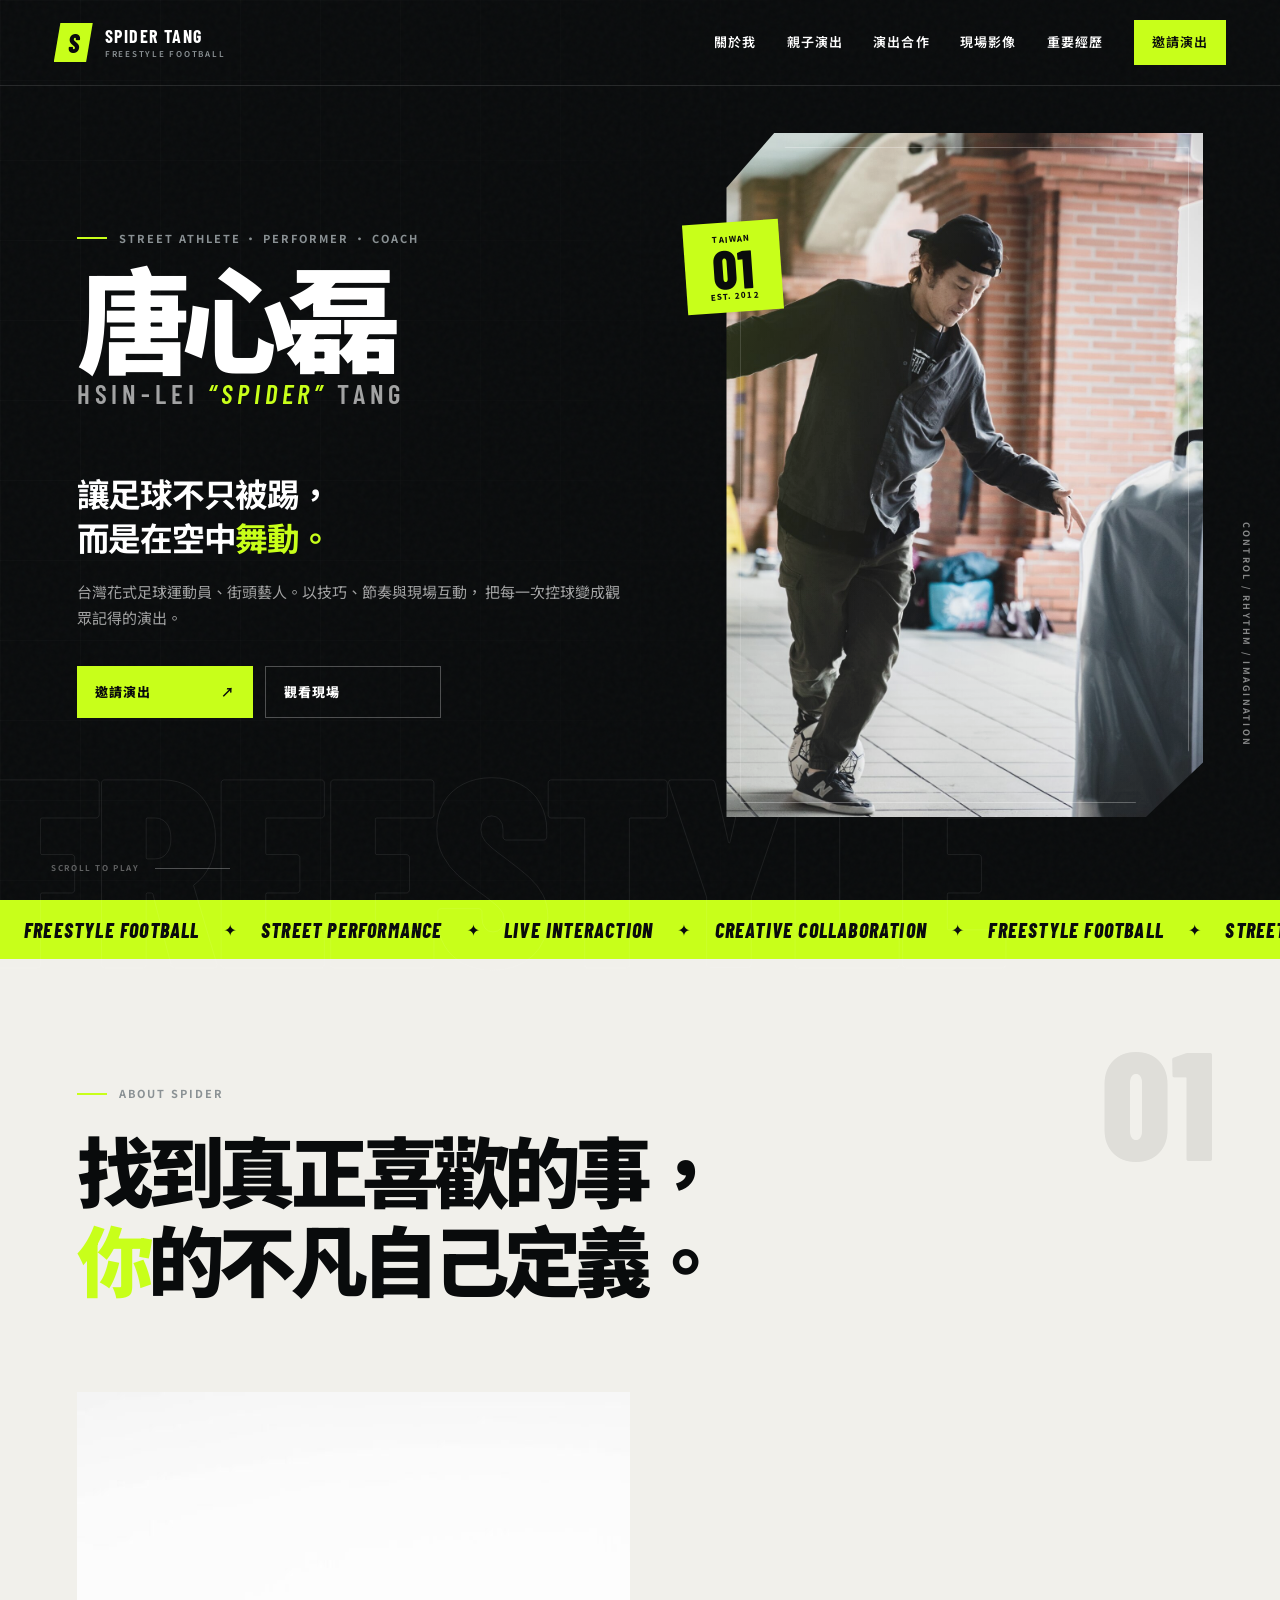
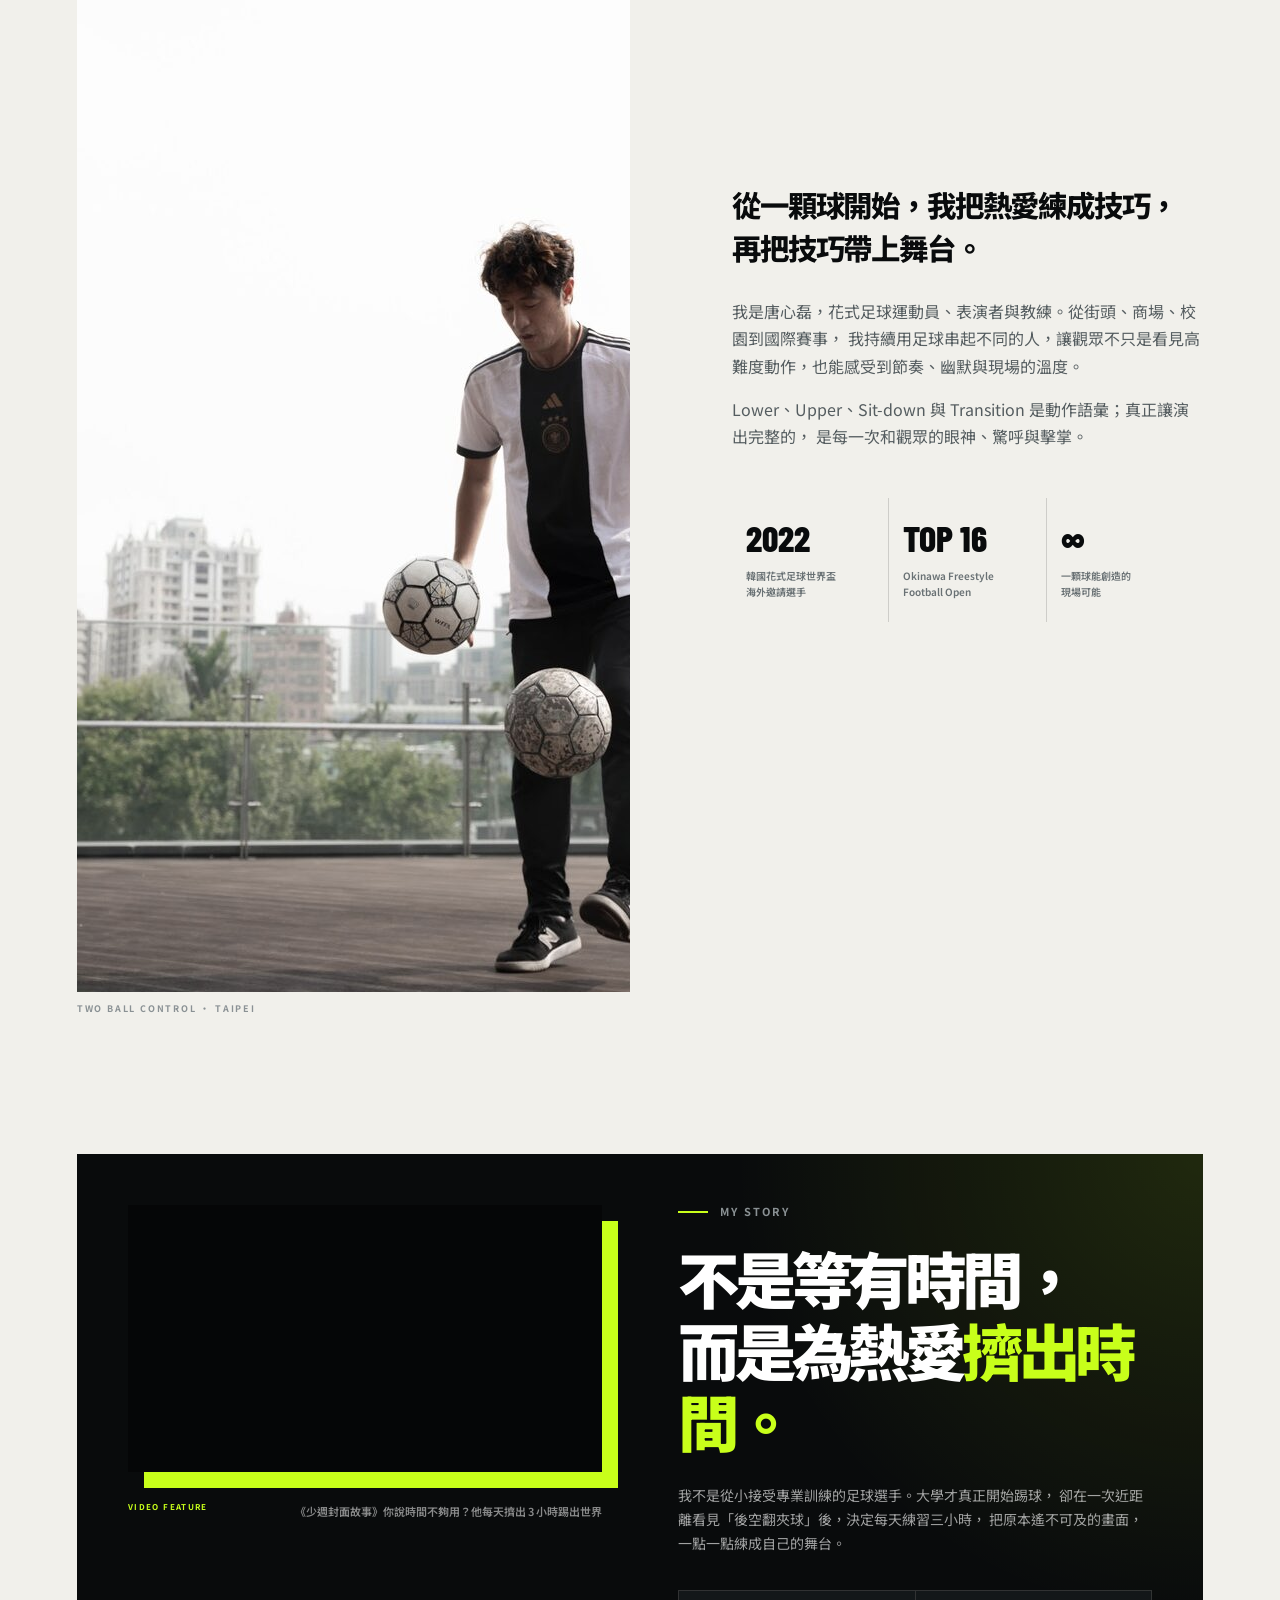
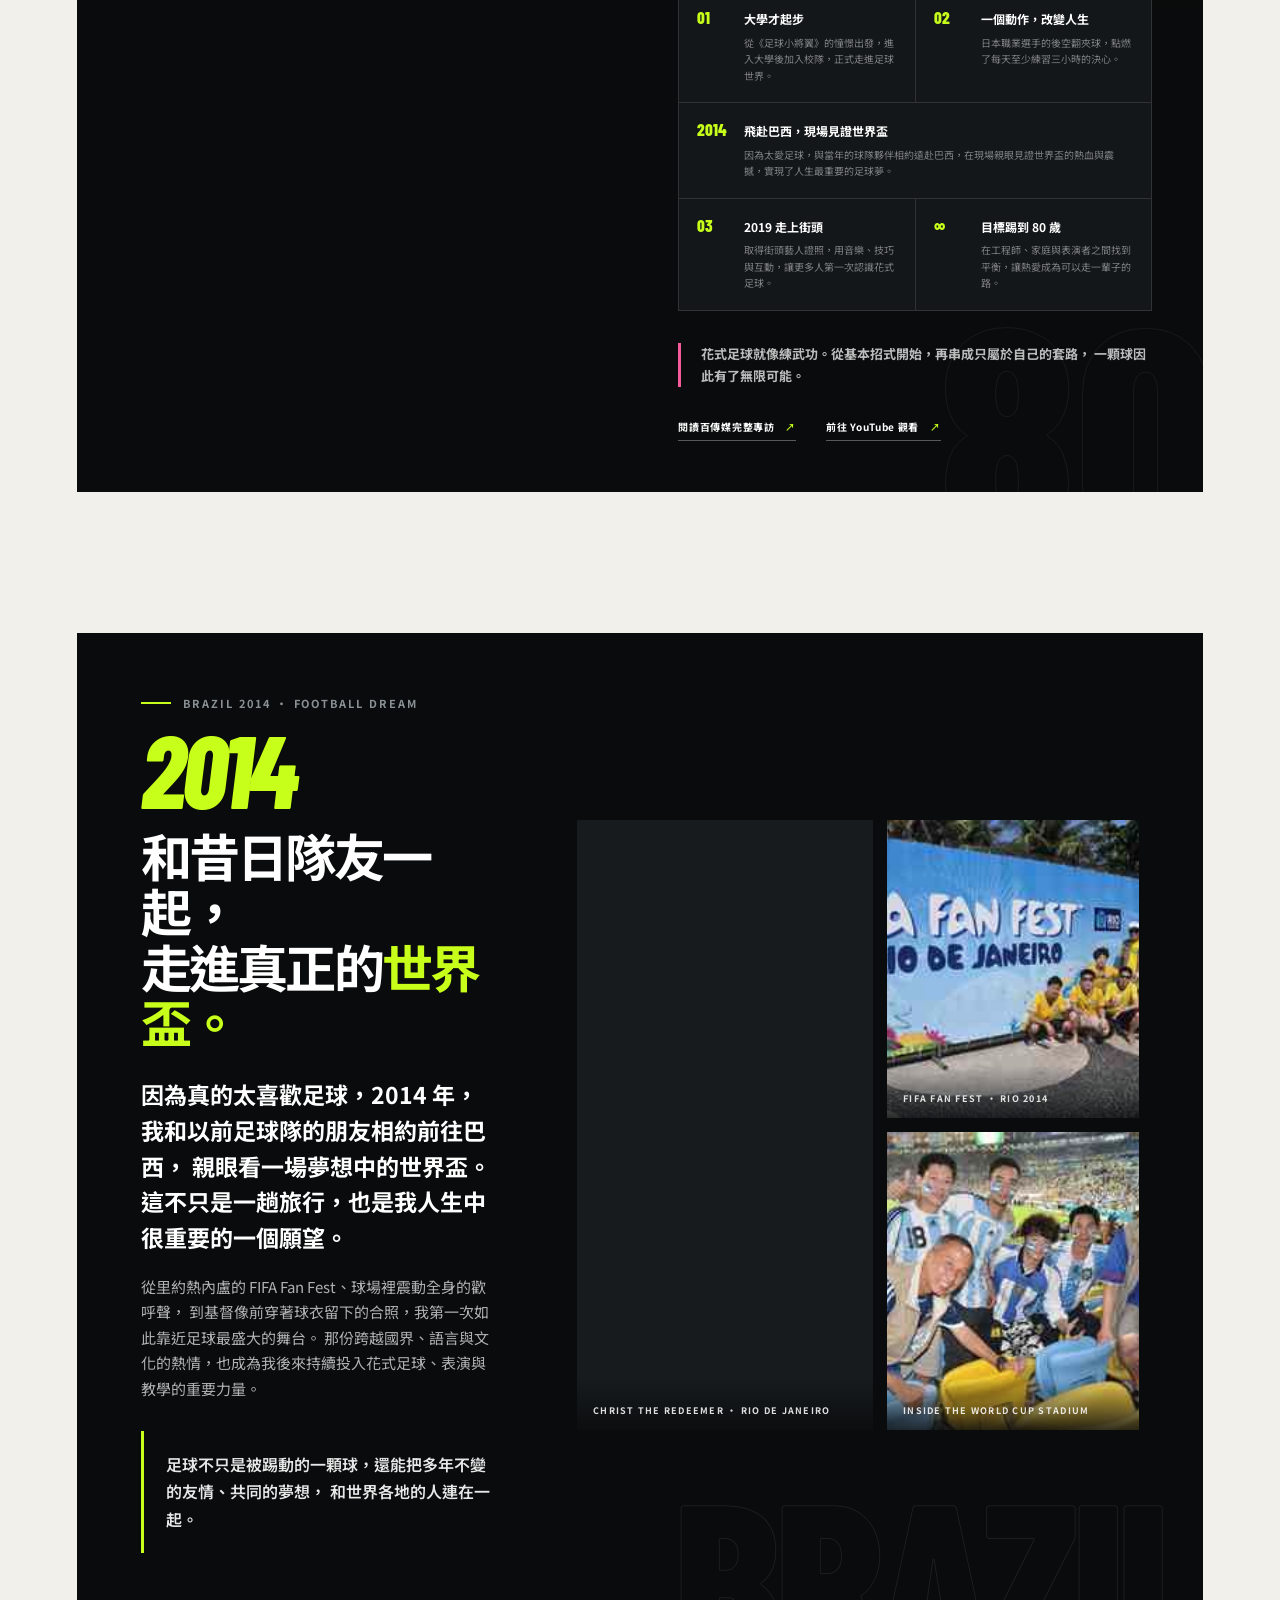
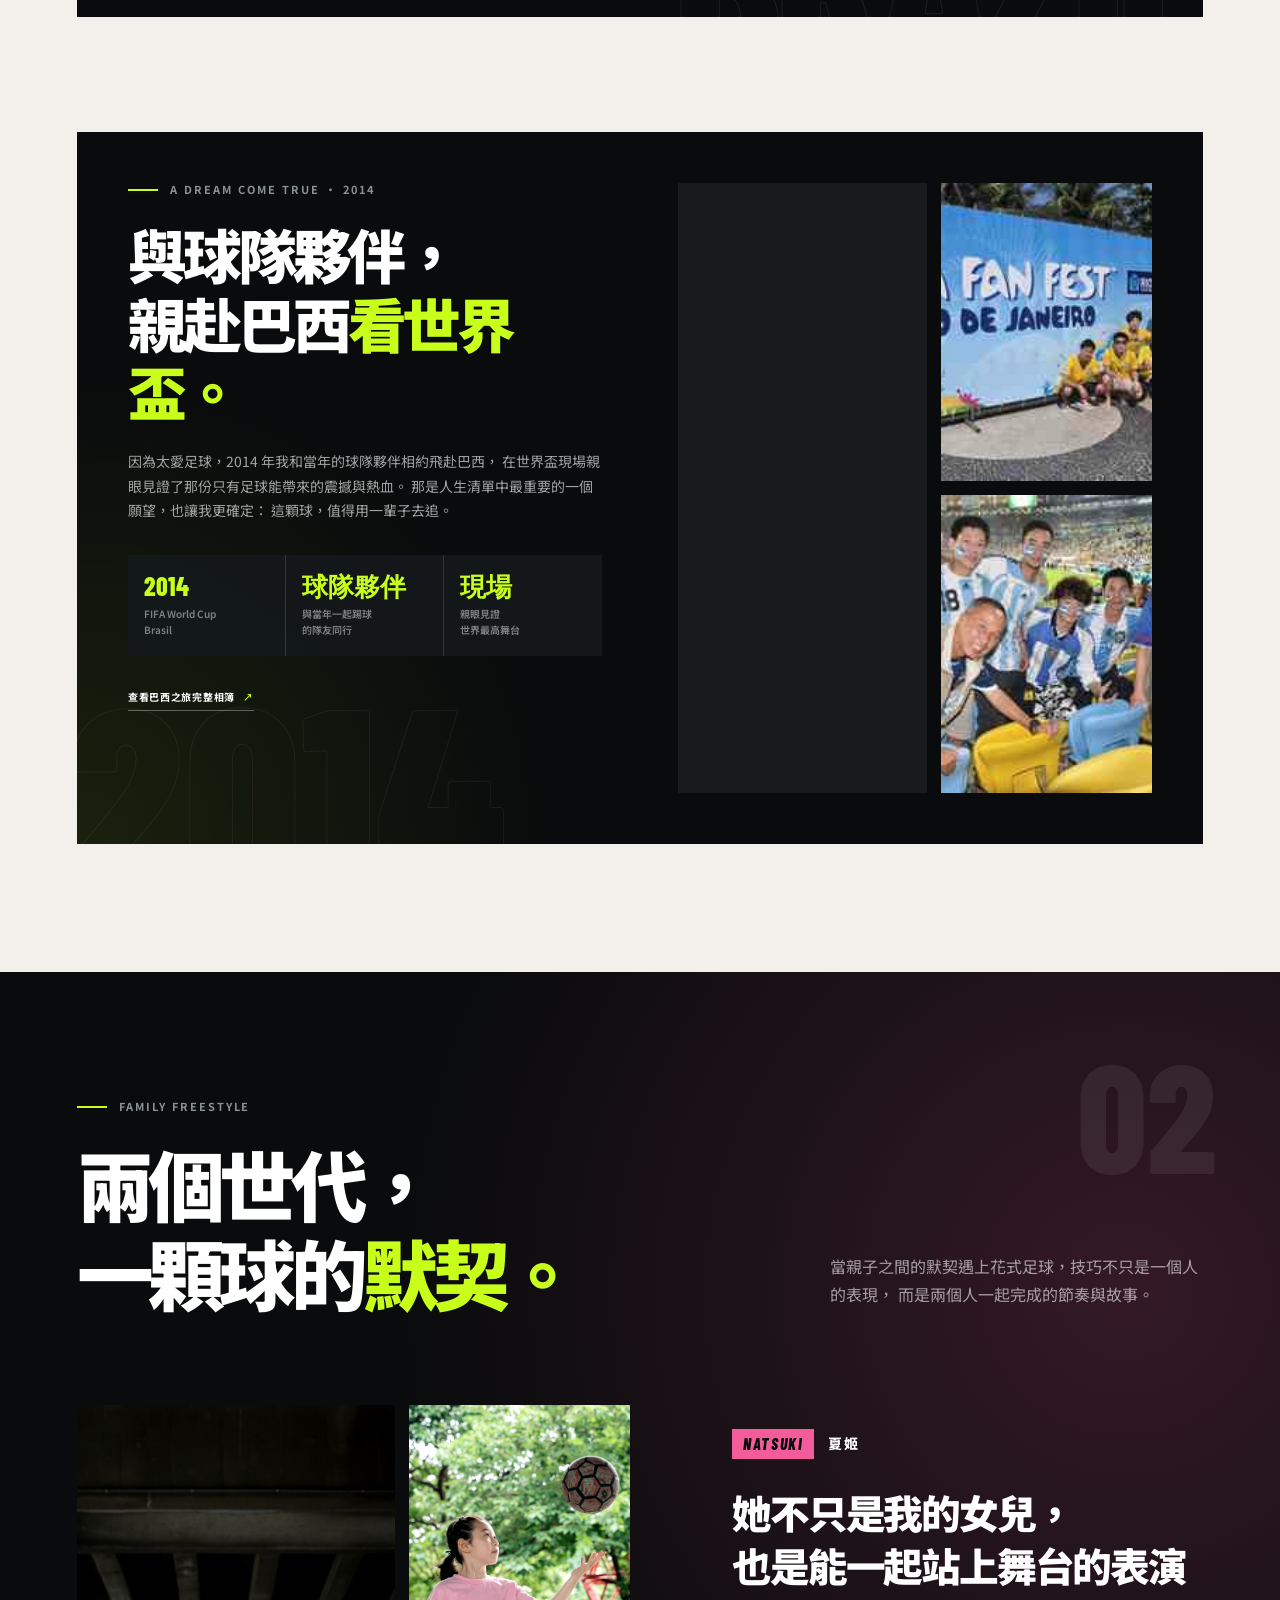
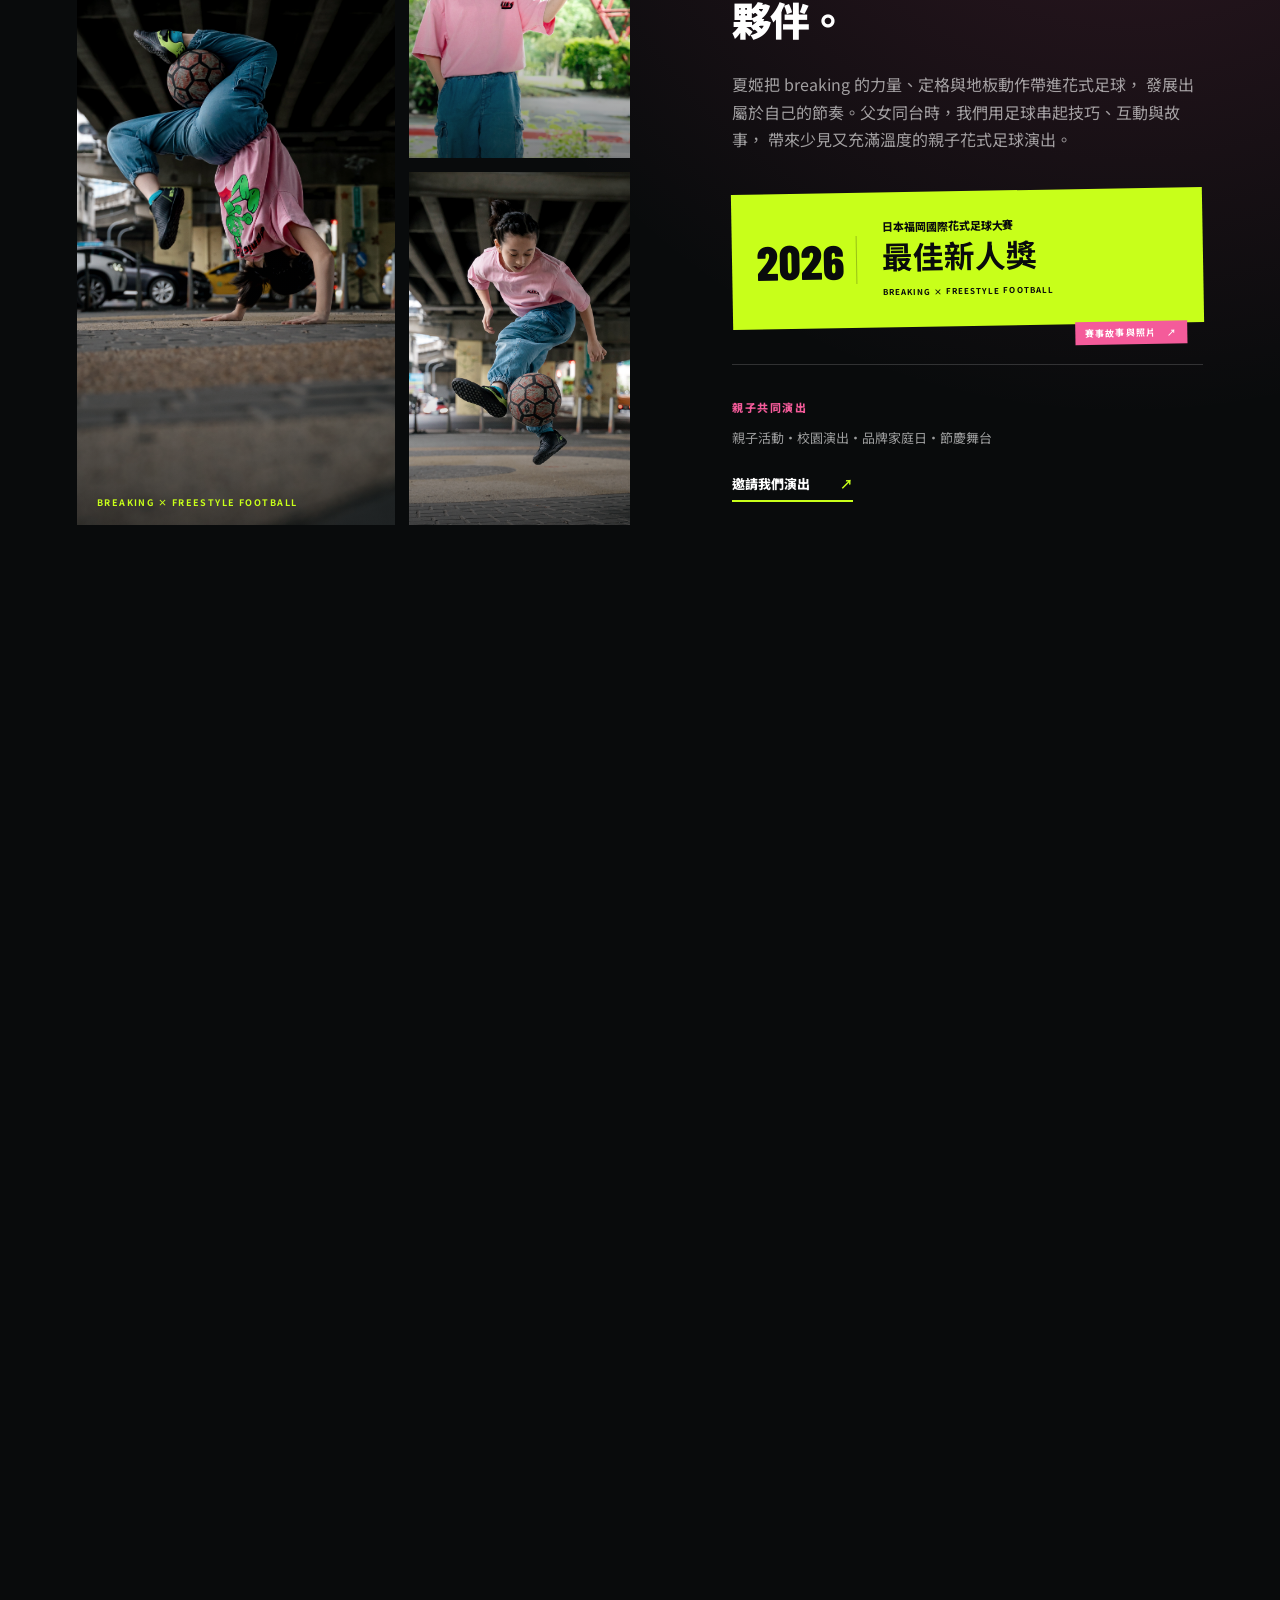
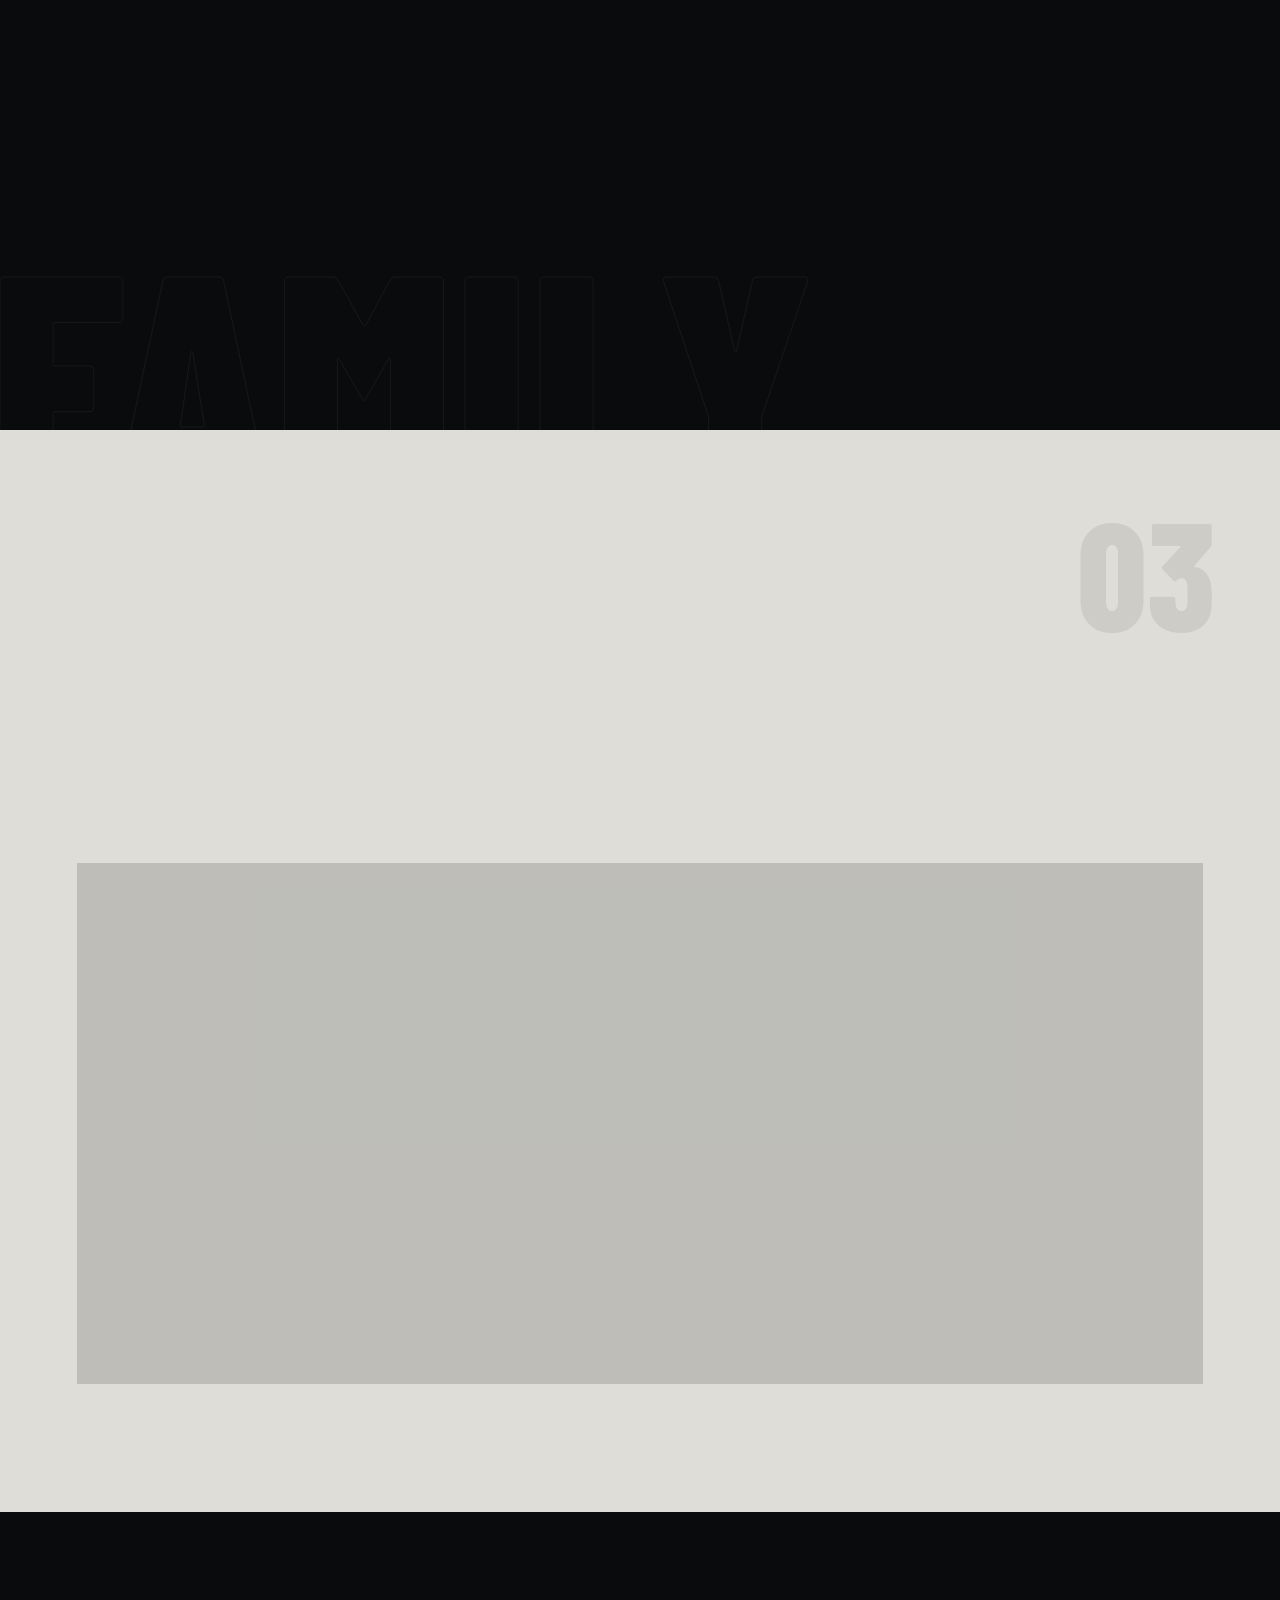
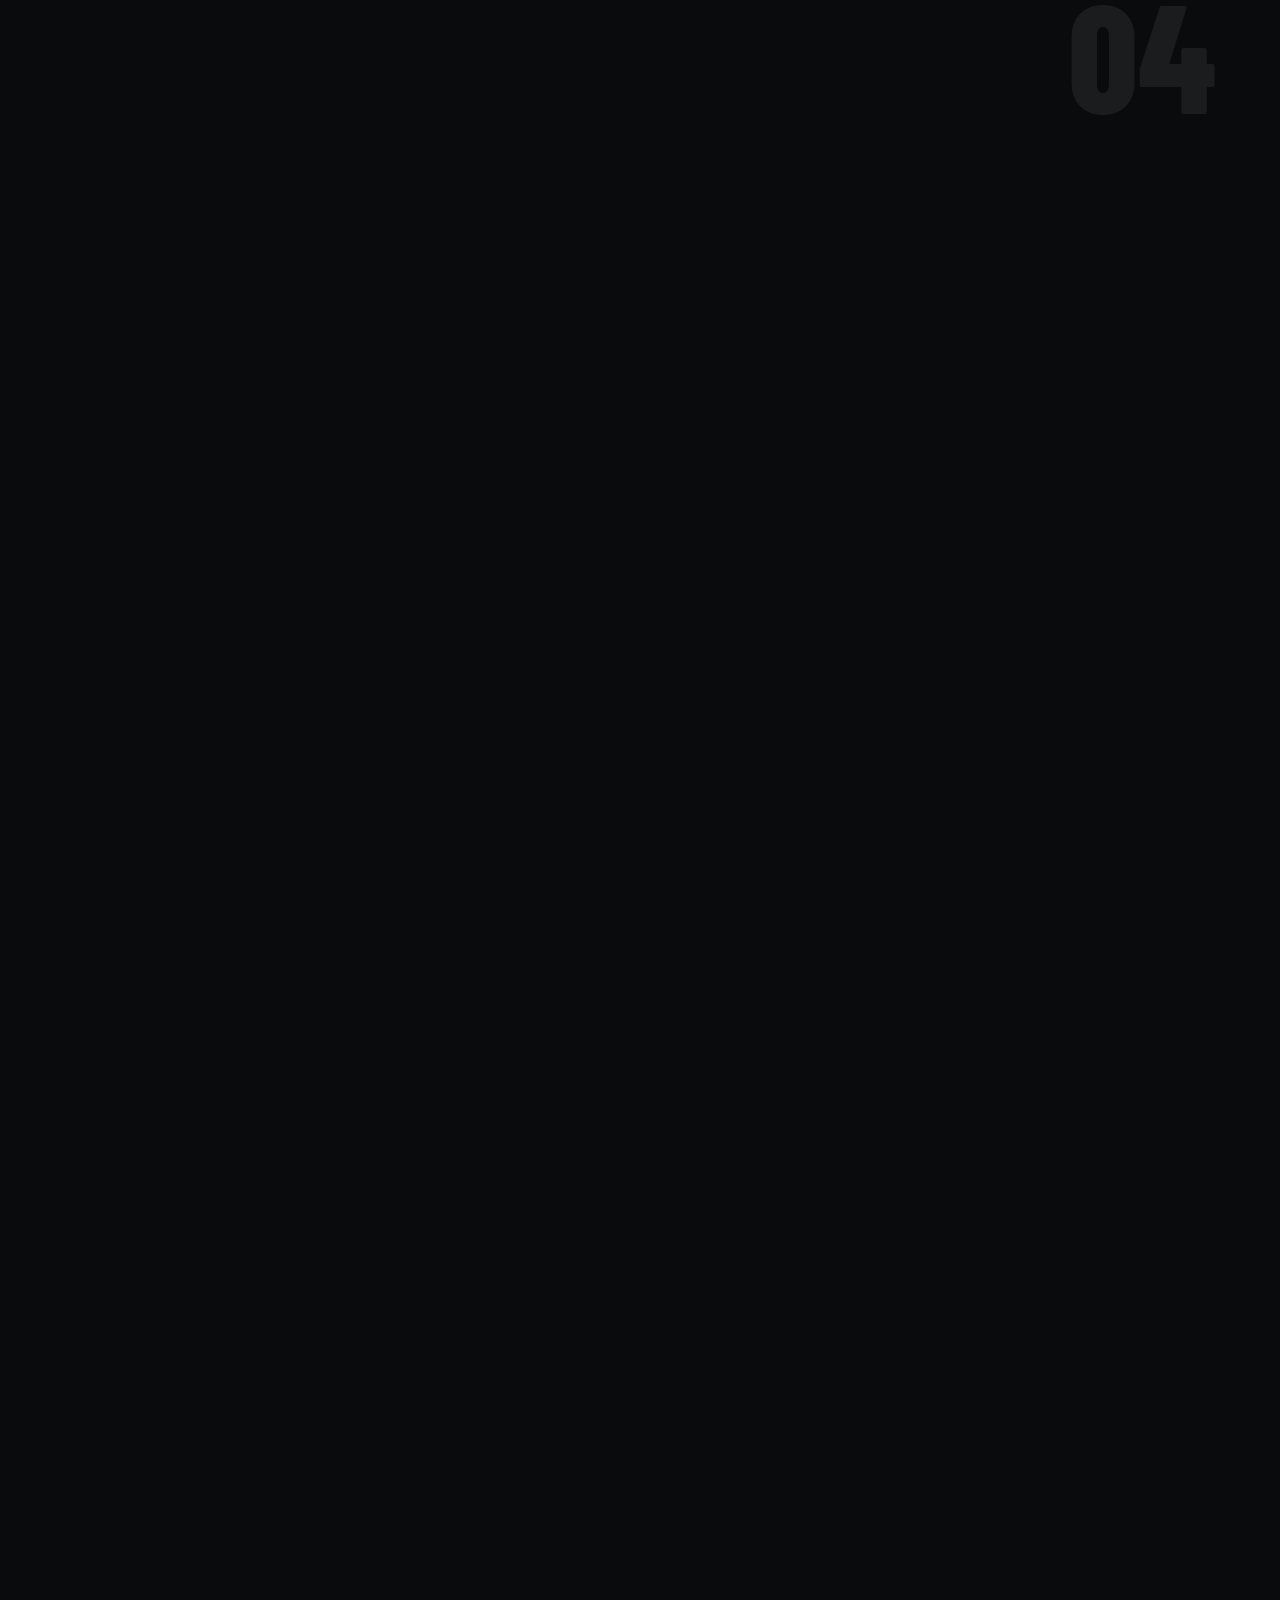
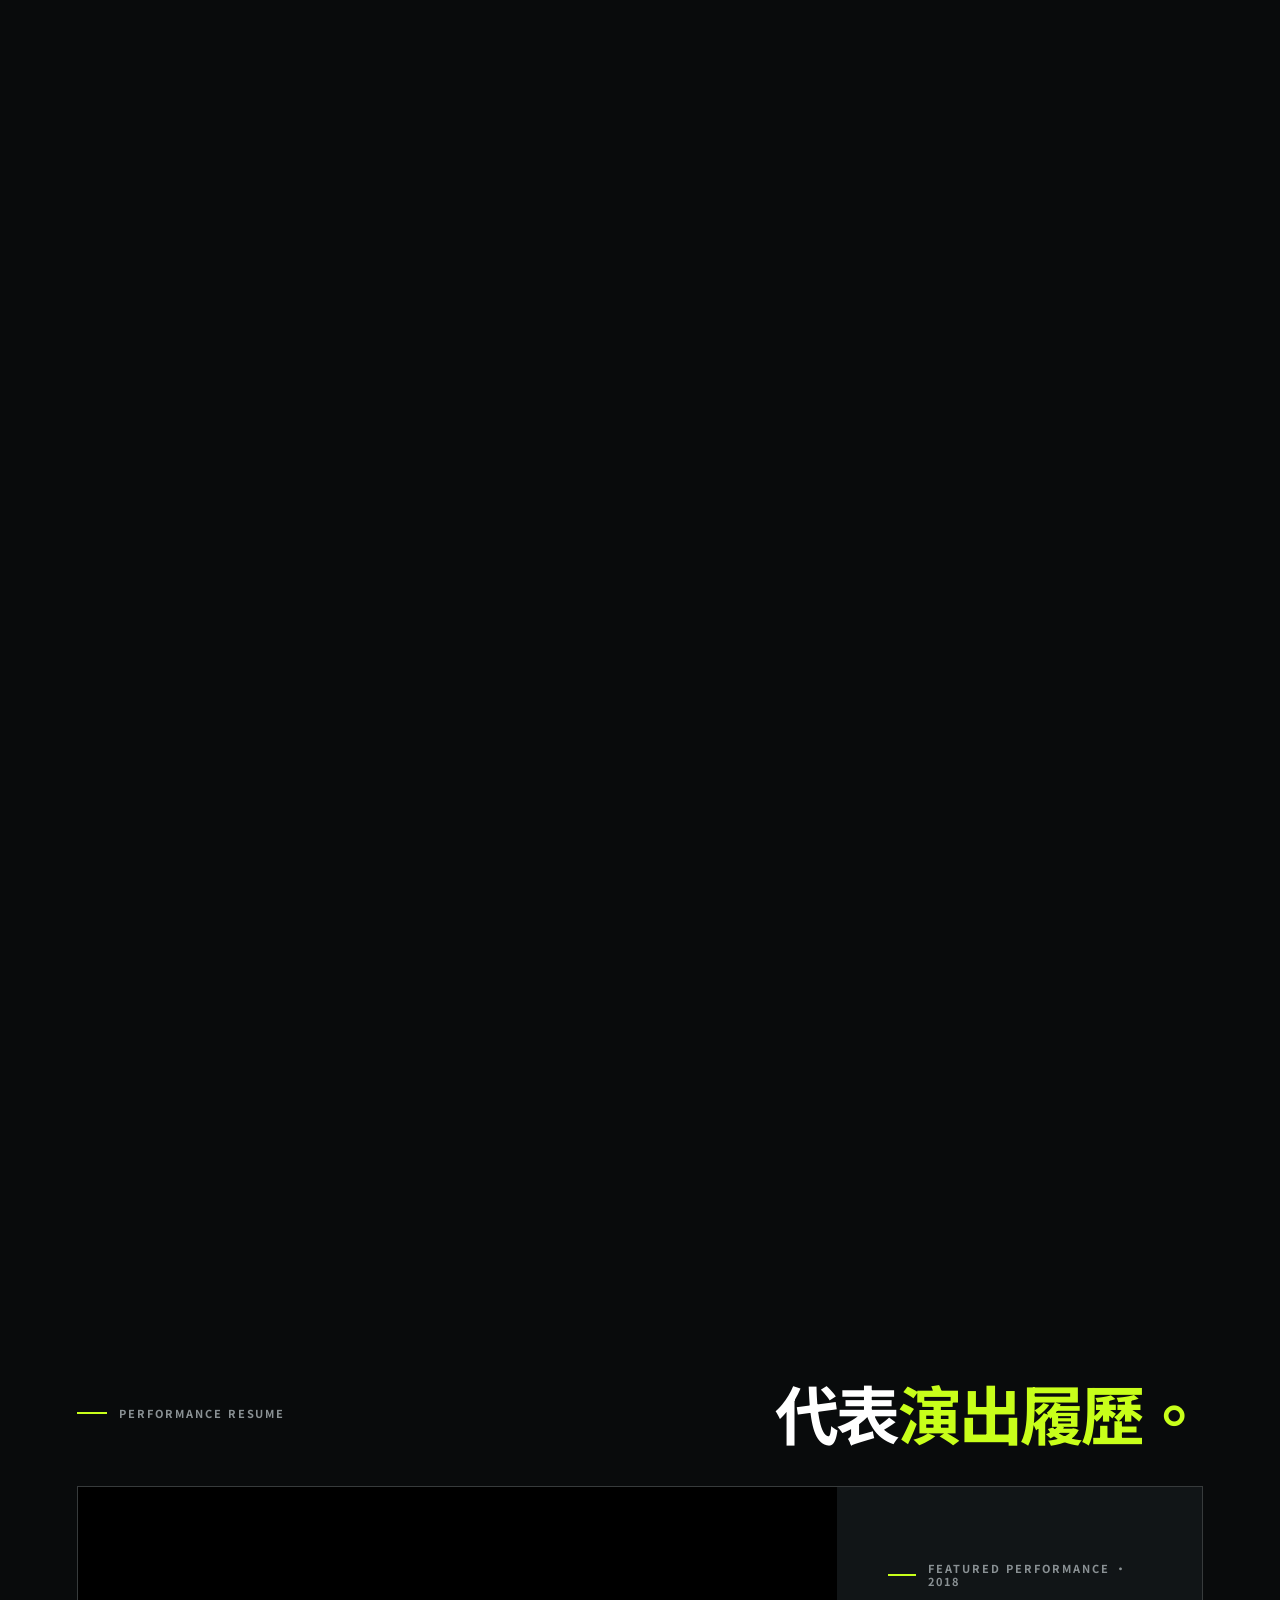
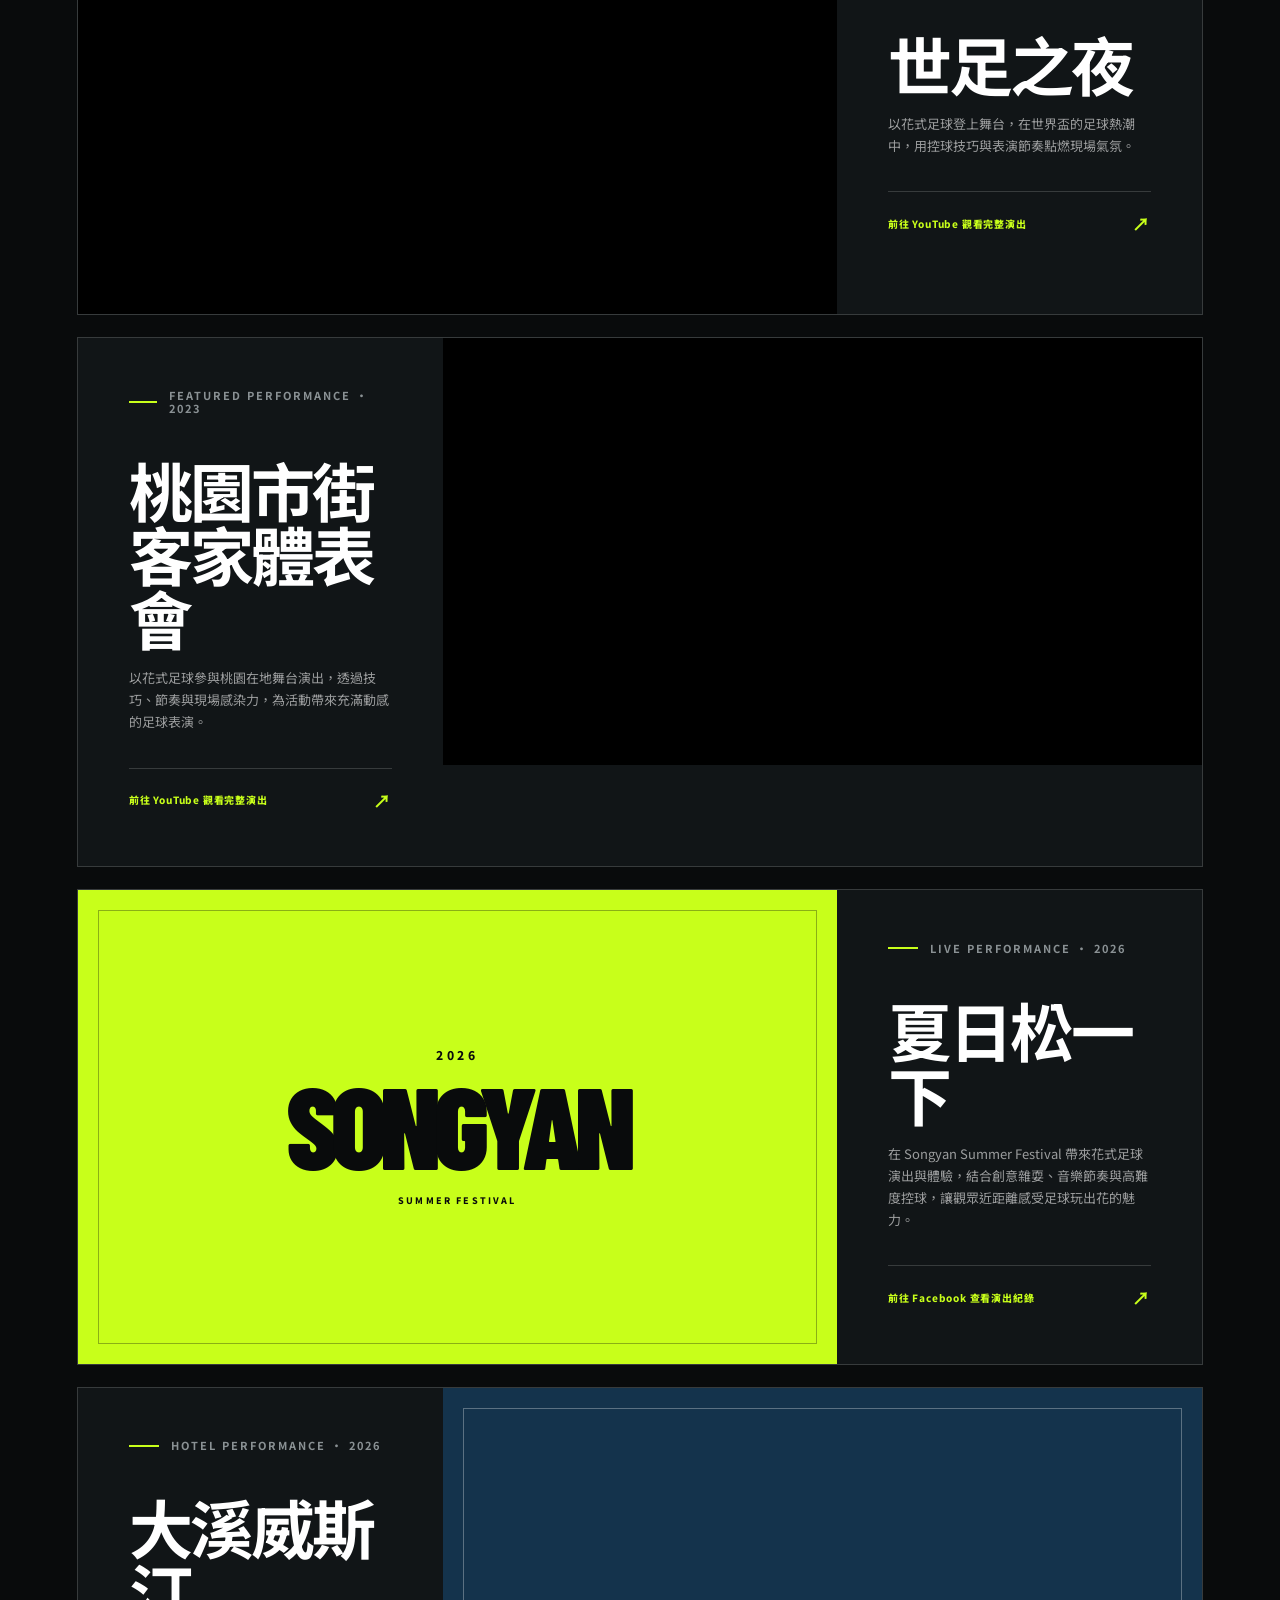
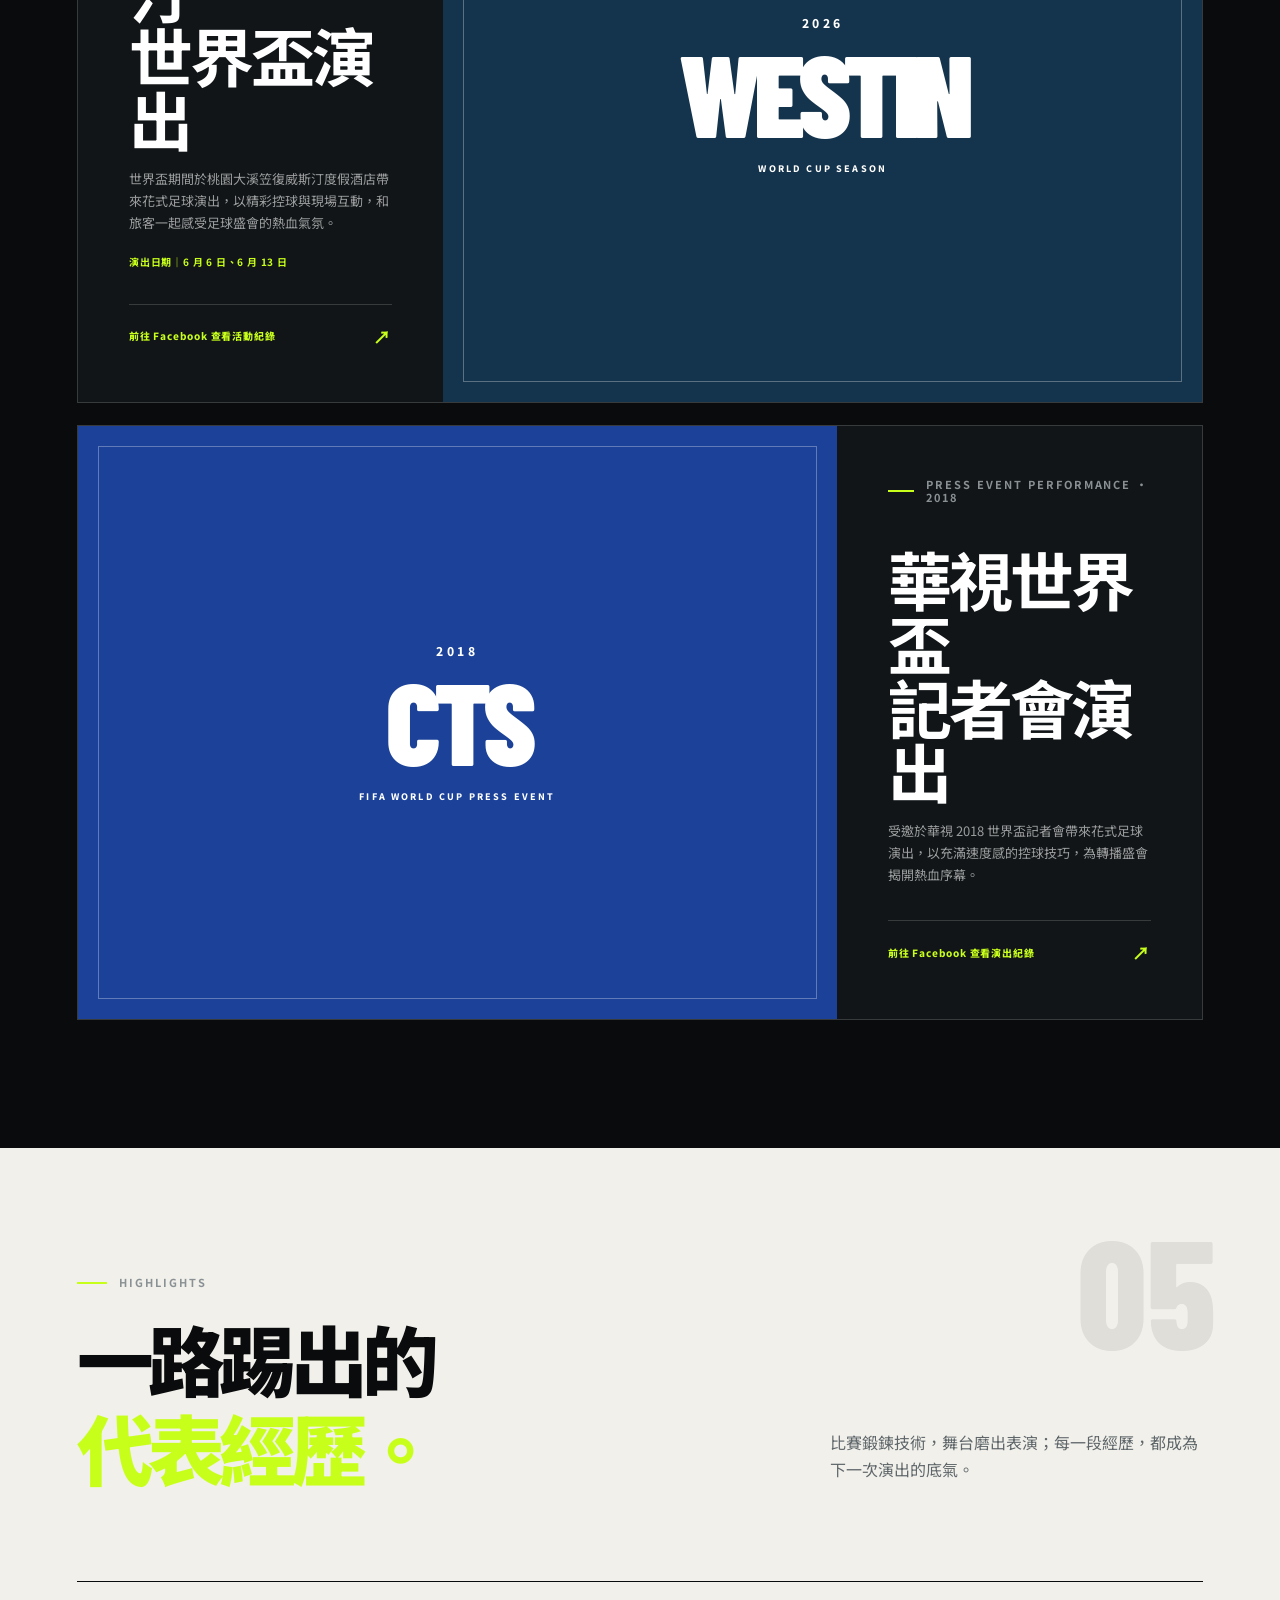
==== commit a7cf874a: "Add 2026 台中夏日馬戲節 Freestyle Football 團體賽冠軍 to honors section" ====
--- a/index.html
+++ b/index.html
@@ -724,6 +724,12 @@
 
         <div class="honor-list" data-reveal>
           <article>
+            <time>2026</time>
+            <h3>台中夏日馬戲節</h3>
+            <p>Freestyle Football 團體賽冠軍</p>
+            <a class="honor-video" href="https://www.facebook.com/share/r/19EXXkP5hy/?mibextid=wwXIfr" target="_blank" rel="noreferrer" aria-label="查看 2026 台中夏日馬戲節花式足球團體賽冠軍紀錄">查看賽事紀錄 ↗</a>
+          </article>
+          <article>
             <time>2024</time>
             <h3>第七屆巨城街頭藝術節</h3>
             <p>巨城最佳獎</p>
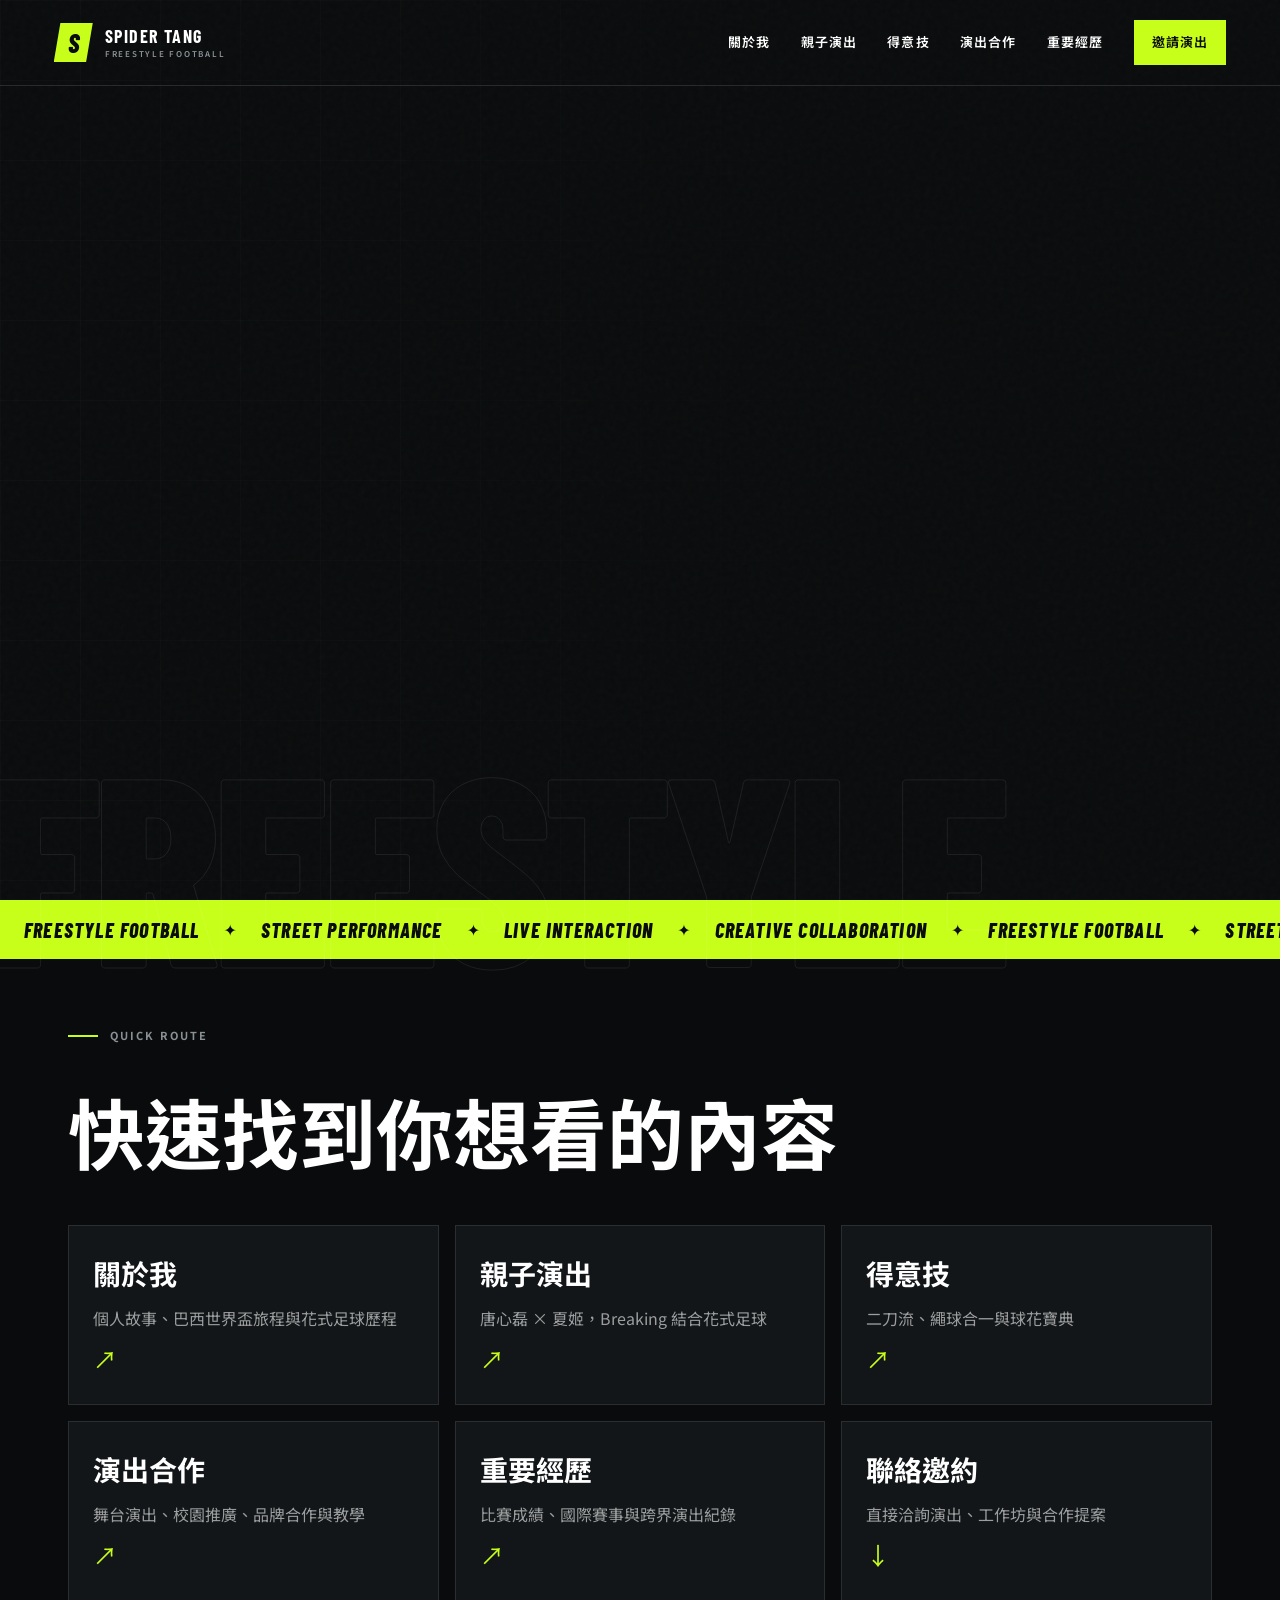
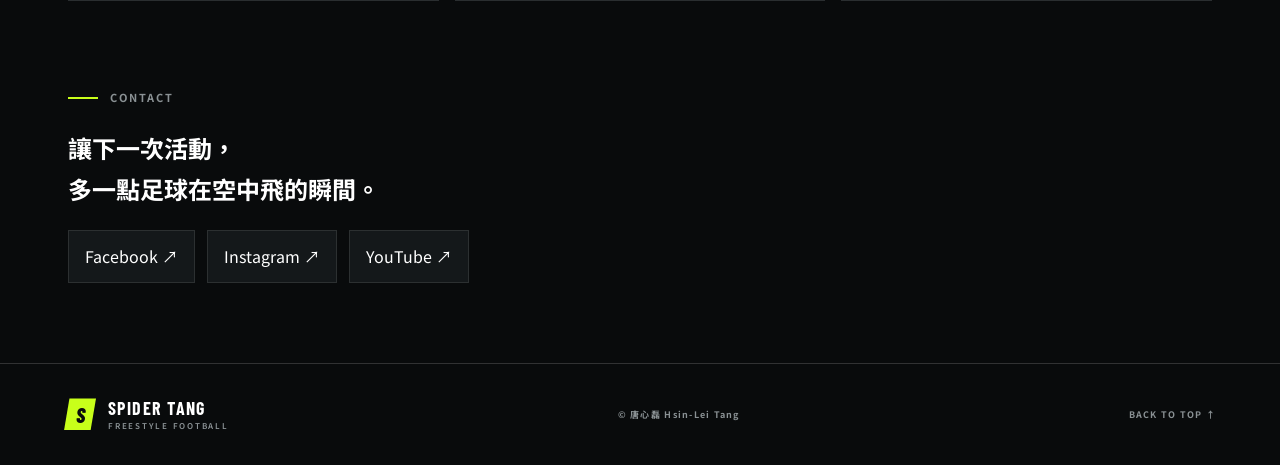
==== commit e7b8e16e: "Convert homepage into concise multi-page directory" ====
--- a/index.html
+++ b/index.html
@@ -1,811 +1 @@
-<!doctype html>
-<html lang="zh-Hant">
-  <head>
-    <meta charset="UTF-8" />
-    <meta name="viewport" content="width=device-width, initial-scale=1.0" />
-    <meta
-      name="description"
-      content="唐心磊 Spider｜台灣花式足球運動員、街頭藝人與教練。商業演出、街頭互動、校園推廣與花式足球教學。"
-    />
-    <meta name="theme-color" content="#090b0c" />
-    <meta property="og:type" content="website" />
-    <meta property="og:title" content="唐心磊 Spider｜花式足球表演家" />
-    <meta
-      property="og:description"
-      content="讓足球不只被踢，而是在空中舞動。商業演出、街頭互動與花式足球教學。"
-    />
-    <meta
-      property="og:image"
-      content="https://spider391tang.github.io/FootballFreestyler/assets/photos/performance/ANDY7516.jpg"
-    />
-    <meta
-      property="og:url"
-      content="https://spider391tang.github.io/FootballFreestyler/"
-    />
-    <title>唐心磊 Spider｜花式足球表演家</title>
-    <link rel="icon" href="assets/favicon.svg" type="image/svg+xml" />
-    <link rel="preconnect" href="https://fonts.googleapis.com" />
-    <link rel="preconnect" href="https://fonts.gstatic.com" crossorigin />
-    <link
-      href="https://fonts.googleapis.com/css2?family=Barlow+Condensed:ital,wght@0,500;0,600;0,700;0,800;1,700&family=Noto+Sans+TC:wght@400;500;600;700;800;900&display=swap"
-      rel="stylesheet"
-    />
-    <link rel="stylesheet" href="styles.css" />
-  </head>
-  <body>
-    <a class="skip-link" href="#main">跳到主要內容</a>
-
-    <header class="site-header" data-header>
-      <a class="brand" href="#top" aria-label="回到首頁">
-        <span class="brand-mark" aria-hidden="true">S</span>
-        <span>
-          <strong>SPIDER TANG</strong>
-          <small>FREESTYLE FOOTBALL</small>
-        </span>
-      </a>
-
-      <button class="menu-toggle" type="button" aria-expanded="false" aria-controls="site-nav">
-        <span></span><span></span>
-        <span class="sr-only">開啟選單</span>
-      </button>
-
-      <nav id="site-nav" class="site-nav" aria-label="主要選單">
-        <a href="#about">關於我</a>
-        <a href="#natsuki">親子演出</a>
-        <a href="#services">演出合作</a>
-        <a href="#upcoming" data-event-nav>近期演出</a>
-        <a href="#works">現場影像</a>
-        <a href="#honors">重要經歷</a>
-        <a class="nav-cta" href="#contact">邀請演出</a>
-      </nav>
-    </header>
-
-    <main id="main">
-      <section id="top" class="hero" aria-labelledby="hero-title">
-        <div class="hero-grid" aria-hidden="true"></div>
-        <div class="hero-noise" aria-hidden="true"></div>
-        <p class="hero-ghost" aria-hidden="true">FREESTYLE</p>
-
-        <div class="hero-copy" data-reveal>
-          <p class="eyebrow"><span></span> Street athlete · Performer · Coach</p>
-          <h1 id="hero-title">
-            <span class="name-zh">唐心磊</span>
-            <span class="name-en">HSIN-LEI <em>“SPIDER”</em> TANG</span>
-          </h1>
-          <p class="hero-statement">
-            讓足球不只被踢，<br />而是在空中<span>舞動。</span>
-          </p>
-          <p class="hero-intro">
-            台灣花式足球運動員、街頭藝人。以技巧、節奏與現場互動，
-            把每一次控球變成觀眾記得的演出。
-          </p>
-          <div class="hero-actions">
-            <a class="button button-primary" href="#contact">
-              <span>邀請演出</span><span aria-hidden="true">↗</span>
-            </a>
-            <a class="button button-ghost" href="#works">觀看現場</a>
-          </div>
-        </div>
-
-        <div class="hero-visual" data-reveal>
-          <div class="hero-frame">
-            <img
-              src="assets/photos/performance/ANDY7516.jpg"
-              alt="唐心磊在紅磚廊道中進行花式足球控球"
-              width="1200"
-              height="1800"
-              fetchpriority="high"
-            />
-            <div class="hero-image-wash" aria-hidden="true"></div>
-          </div>
-          <div class="hero-stamp" aria-label="Taiwan freestyle football performer">
-            <span>TAIWAN</span><strong>01</strong><span>EST. 2012</span>
-          </div>
-          <p class="hero-caption">CONTROL / RHYTHM / IMAGINATION</p>
-        </div>
-
-        <div class="hero-scroll" aria-hidden="true">
-          <span>SCROLL TO PLAY</span><i></i>
-        </div>
-      </section>
-
-      <section class="marquee" aria-label="演出特色">
-        <div class="marquee-track">
-          <span>FREESTYLE FOOTBALL</span><i>✦</i><span>STREET PERFORMANCE</span><i>✦</i>
-          <span>LIVE INTERACTION</span><i>✦</i><span>CREATIVE COLLABORATION</span><i>✦</i>
-          <span>FREESTYLE FOOTBALL</span><i>✦</i><span>STREET PERFORMANCE</span><i>✦</i>
-          <span>LIVE INTERACTION</span><i>✦</i><span>CREATIVE COLLABORATION</span><i>✦</i>
-        </div>
-      </section>
-
-      <section id="upcoming" class="section upcoming" data-event-section>
-        <div class="upcoming-inner">
-          <div class="section-heading light upcoming-heading" data-reveal>
-            <p class="eyebrow"><span></span> Upcoming Show</p>
-            <h2>下一場，<br />一起到現場<span>玩球。</span></h2>
-          </div>
-
-          <article class="event-card" data-event-date="2026-07-18" data-reveal>
-            <a
-              class="event-poster"
-              href="assets/announcements/20260718/IMG_6800.JPG"
-              target="_blank"
-              rel="noreferrer"
-              aria-label="開啟花式足球運動體驗秀完整公告"
-            >
-              <img
-                src="assets/announcements/20260718/IMG_6800.JPG"
-                alt="7 月 18 日花蓮店花式足球運動體驗秀公告"
-                width="3071"
-                height="3189"
-                loading="lazy"
-              />
-            </a>
-
-            <div class="event-copy">
-              <p class="event-status"><span></span> 本週演出</p>
-              <time datetime="2026-07-18T15:00:00+08:00">
-                <strong>07.18</strong>
-                <span>星期六｜15:00–16:00</span>
-              </time>
-              <h3>花式足球運動體驗秀</h3>
-              <p class="event-location">動學堂熱血展演・花蓮店</p>
-              <p class="event-description">
-                跟著花式足球好手唐心磊、曾郁豪，一起挑戰酷炫球技，
-                在近距離演出與互動體驗中，感受熱血又歡樂的足球魅力。
-                歡迎大朋友、小朋友到現場邊動、邊玩、邊學運動小知識。
-              </p>
-              <ul class="event-meta">
-                <li><span>日期</span><strong>2026 年 7 月 18 日（六）</strong></li>
-                <li><span>時間</span><strong>下午 3:00–4:00</strong></li>
-                <li><span>地點</span><strong>花蓮店</strong></li>
-                <li><span>演出</span><strong>唐心磊・曾郁豪</strong></li>
-              </ul>
-              <a class="button button-primary event-button" href="assets/announcements/20260718/IMG_6800.JPG" target="_blank" rel="noreferrer">
-                <span>查看完整公告</span><span aria-hidden="true">↗</span>
-              </a>
-            </div>
-          </article>
-        </div>
-      </section>
-
-      <section id="about" class="section about">
-        <div class="section-number" aria-hidden="true">01</div>
-        <div class="section-heading" data-reveal>
-          <p class="eyebrow"><span></span> About Spider</p>
-          <h2>找到真正喜歡的事，<br /><em>你</em>的不凡自己定義。</h2>
-        </div>
-
-        <div class="about-grid">
-          <figure class="about-photo" data-reveal>
-            <img
-              src="assets/photos/performance/BEA_8083.jpg"
-              alt="唐心磊在戶外同時控制兩顆足球"
-              width="1800"
-              height="1200"
-              loading="lazy"
-            />
-            <figcaption>TWO BALL CONTROL · TAIPEI</figcaption>
-          </figure>
-
-          <div class="about-copy" data-reveal>
-            <p class="lead">
-              從一顆球開始，我把熱愛練成技巧，再把技巧帶上舞台。
-            </p>
-            <p>
-              我是唐心磊，花式足球運動員、表演者與教練。從街頭、商場、校園到國際賽事，
-              我持續用足球串起不同的人，讓觀眾不只是看見高難度動作，也能感受到節奏、幽默與現場的溫度。
-            </p>
-            <p>
-              Lower、Upper、Sit-down 與 Transition 是動作語彙；真正讓演出完整的，
-              是每一次和觀眾的眼神、驚呼與擊掌。
-            </p>
-
-            <dl class="about-stats">
-              <div><dt>2022</dt><dd>韓國花式足球世界盃<br />海外邀請選手</dd></div>
-              <div><dt>TOP 16</dt><dd>Okinawa Freestyle<br />Football Open</dd></div>
-              <div><dt>∞</dt><dd>一顆球能創造的<br />現場可能</dd></div>
-            </dl>
-          </div>
-        </div>
-
-        <article class="story-feature" data-reveal>
-          <div class="story-media">
-            <div class="story-video-frame">
-              <iframe
-                src="https://www.youtube-nocookie.com/embed/xr2dPpP76o0"
-                title="少週封面故事：唐心磊每天擠出三小時練習花式足球的人物介紹"
-                loading="lazy"
-                allow="accelerometer; autoplay; clipboard-write; encrypted-media; gyroscope; picture-in-picture; web-share"
-                allowfullscreen
-              ></iframe>
-            </div>
-            <div class="story-media-caption">
-              <span>VIDEO FEATURE</span>
-              <p>《少週封面故事》你說時間不夠用？他每天擠出 3 小時踢出世界</p>
-            </div>
-          </div>
-
-          <div class="story-copy">
-            <p class="eyebrow"><span></span> My Story</p>
-            <h3>不是等有時間，<br />而是為熱愛<span>擠出時間。</span></h3>
-            <p class="story-lead">
-              我不是從小接受專業訓練的足球選手。大學才真正開始踢球，
-              卻在一次近距離看見「後空翻夾球」後，決定每天練習三小時，
-              把原本遙不可及的畫面，一點一點練成自己的舞台。
-            </p>
-
-            <ol class="story-timeline">
-              <li><span>01</span><div><strong>大學才起步</strong><p>從《足球小將翼》的憧憬出發，進入大學後加入校隊，正式走進足球世界。</p></div></li>
-              <li><span>02</span><div><strong>一個動作，改變人生</strong><p>日本職業選手的後空翻夾球，點燃了每天至少練習三小時的決心。</p></div></li>
-              <li class="story-timeline-milestone"><span>2014</span><div><strong>飛赴巴西，現場見證世界盃</strong><p>因為太愛足球，與當年的球隊夥伴相約遠赴巴西，在現場親眼見證世界盃的熱血與震撼，實現了人生最重要的足球夢。</p></div></li>
-              <li><span>03</span><div><strong>2019 走上街頭</strong><p>取得街頭藝人證照，用音樂、技巧與互動，讓更多人第一次認識花式足球。</p></div></li>
-              <li><span>∞</span><div><strong>目標踢到 80 歲</strong><p>在工程師、家庭與表演者之間找到平衡，讓熱愛成為可以走一輩子的路。</p></div></li>
-            </ol>
-
-            <blockquote>
-              花式足球就像練武功。從基本招式開始，再串成只屬於自己的套路，
-              一顆球因此有了無限可能。
-            </blockquote>
-
-            <div class="story-links">
-              <a href="https://www.baitimes.com/2021/12/27/soccer-life/" target="_blank" rel="noreferrer">閱讀百傳媒完整專訪 <i aria-hidden="true">↗</i></a>
-              <a href="https://youtu.be/xr2dPpP76o0" target="_blank" rel="noreferrer">前往 YouTube 觀看 <i aria-hidden="true">↗</i></a>
-            </div>
-          </div>
-        </article>
-
-        <article class="brazil-feature" data-reveal>
-          <div class="brazil-copy">
-            <p class="eyebrow"><span></span> A Dream Come True · 2014</p>
-            <h3>與球隊夥伴，<br />親赴巴西<span>看世界盃。</span></h3>
-            <p class="brazil-lead">
-              因為太愛足球，2014 年我和當年的球隊夥伴相約飛赴巴西，
-              在世界盃現場親眼見證了那份只有足球能帶來的震撼與熱血。
-              那是人生清單中最重要的一個願望，也讓我更確定：
-              這顆球，值得用一輩子去追。
-            </p>
-            <div class="brazil-facts">
-              <div><strong>2014</strong><span>FIFA World Cup<br />Brasil</span></div>
-              <div><strong>球隊夥伴</strong><span>與當年一起踢球<br />的隊友同行</span></div>
-              <div><strong>現場</strong><span>親眼見證<br />世界最高舞台</span></div>
-            </div>
-            <a class="brazil-album-link" href="https://www.facebook.com/share/18a7HKD4uK/" target="_blank" rel="noreferrer">
-              查看巴西之旅完整相簿 <i aria-hidden="true">↗</i>
-            </a>
-          </div>
-          <div class="brazil-gallery" aria-label="2014 巴西世界盃之旅照片">
-            <figure class="brazil-photo brazil-photo-main">
-              <img
-                src="assets/photos/brazil-2014/photo-1.svg"
-                alt="Spider 與球隊夥伴在 2014 巴西世界盃場館前合照"
-                width="900"
-                height="1200"
-                loading="lazy"
-              />
-            </figure>
-            <figure class="brazil-photo">
-              <img
-                src="assets/photos/brazil-2014/photo-2.svg"
-                alt="Spider 與隊友在巴西世界盃看台上的合照"
-                width="1200"
-                height="800"
-                loading="lazy"
-              />
-            </figure>
-            <figure class="brazil-photo">
-              <img
-                src="assets/photos/brazil-2014/photo-3.svg"
-                alt="Spider 與球隊夥伴在巴西旅途中的留影"
-                width="1200"
-                height="800"
-                loading="lazy"
-              />
-            </figure>
-          </div>
-        </article>
-
-      </section>
-
-      <section id="natsuki" class="section family-show">
-        <div class="section-number light" aria-hidden="true">02</div>
-        <div class="section-heading light split-heading" data-reveal>
-          <div>
-            <p class="eyebrow"><span></span> Family Freestyle</p>
-            <h2>兩個世代，<br />一顆球的<span>默契。</span></h2>
-          </div>
-          <p>
-            當親子之間的默契遇上花式足球，技巧不只是一個人的表現，
-            而是兩個人一起完成的節奏與故事。
-          </p>
-        </div>
-
-        <div class="family-grid">
-          <div class="family-gallery" data-reveal>
-            <figure class="family-photo family-photo-main">
-              <img
-                src="assets/photos/Natsuki/20260612-YUICAMERA (107)_Original.jpg"
-                alt="夏姬以 breaking 倒立定格結合花式足球"
-                width="2333"
-                height="3500"
-                loading="lazy"
-              />
-              <figcaption>BREAKING × FREESTYLE FOOTBALL</figcaption>
-            </figure>
-            <figure class="family-photo family-photo-upper">
-              <img
-                src="assets/photos/Natsuki/20260612-YUICAMERA (140)_Original.jpg"
-                alt="夏姬專注進行花式足球 Upper 控球"
-                width="2333"
-                height="3500"
-                loading="lazy"
-              />
-            </figure>
-            <figure class="family-photo family-photo-action">
-              <img
-                src="assets/photos/Natsuki/20260612-YUICAMERA (118)_Original.jpg"
-                alt="夏姬在足球上方完成充滿動感的空中動作"
-                width="3500"
-                height="2333"
-                loading="lazy"
-              />
-            </figure>
-          </div>
-
-          <div class="family-copy" data-reveal>
-            <p class="family-name"><span>NATSUKI</span> 夏姬</p>
-            <p class="family-lead">
-              她不只是我的女兒，<br />也是能一起站上舞台的表演夥伴。
-            </p>
-            <p>
-              夏姬把 breaking 的力量、定格與地板動作帶進花式足球，
-              發展出屬於自己的節奏。父女同台時，我們用足球串起技巧、互動與故事，
-              帶來少見又充滿溫度的親子花式足球演出。
-            </p>
-
-            <button
-              class="family-award"
-              type="button"
-              data-competition-open
-              aria-haspopup="dialog"
-              aria-controls="fukuoka-dialog"
-            >
-              <time>2026</time>
-              <div>
-                <p>日本福岡國際花式足球大賽</p>
-                <h3>最佳新人獎</h3>
-                <span>BREAKING × FREESTYLE FOOTBALL</span>
-              </div>
-              <span class="family-award-action">賽事故事與照片 <i aria-hidden="true">↗</i></span>
-            </button>
-
-            <div class="family-booking">
-              <span>親子共同演出</span>
-              <p>親子活動・校園演出・品牌家庭日・節慶舞台</p>
-              <a href="#contact">邀請我們演出 <i aria-hidden="true">↗</i></a>
-            </div>
-          </div>
-        </div>
-
-        <div class="family-videos" data-reveal>
-          <div class="family-video-heading">
-            <div>
-              <p class="eyebrow"><span></span> Watch Us Move</p>
-              <h3>一個人的風格，<br />兩個人的<span>默契。</span></h3>
-            </div>
-            <p>
-              從 breaking 與花式足球的跨界，到父女共同挑戰高難度動作，
-              每一支影片都是我們一起練習、一起站上舞台的紀錄。
-            </p>
-          </div>
-
-          <div class="short-video-grid">
-            <article class="short-video-card">
-              <div class="short-video-frame">
-                <iframe
-                  src="https://www.youtube-nocookie.com/embed/kP7JFW06NII"
-                  title="夏姬將 breaking 結合花式足球的演出影片"
-                  loading="lazy"
-                  allow="accelerometer; autoplay; clipboard-write; encrypted-media; gyroscope; picture-in-picture; web-share"
-                  allowfullscreen
-                ></iframe>
-              </div>
-              <div class="short-video-copy">
-                <p><span>01</span> NATSUKI STYLE</p>
-                <h4>Breaking × 花式足球</h4>
-                <p>把 footwork、freeze 與地板動作帶進控球節奏，踢出夏姬自己的風格。</p>
-                <a href="https://youtube.com/shorts/kP7JFW06NII" target="_blank" rel="noreferrer">前往 YouTube 觀看 <i aria-hidden="true">↗</i></a>
-              </div>
-            </article>
-
-            <article class="short-video-card featured">
-              <div class="short-video-frame">
-                <iframe
-                  src="https://www.youtube-nocookie.com/embed/8Juz53hS1aQ"
-                  title="唐心磊與夏姬父女夾球後空翻的花式足球影片"
-                  loading="lazy"
-                  allow="accelerometer; autoplay; clipboard-write; encrypted-media; gyroscope; picture-in-picture; web-share"
-                  allowfullscreen
-                ></iframe>
-              </div>
-              <div class="short-video-copy">
-                <p><span>02</span> FAMILY TRICK</p>
-                <h4>父女夾球後空翻</h4>
-                <p>不是一個人的高難度，而是兩個人的節奏、信任與瞬間爆發。</p>
-                <a href="https://youtube.com/shorts/8Juz53hS1aQ" target="_blank" rel="noreferrer">前往 YouTube 觀看 <i aria-hidden="true">↗</i></a>
-              </div>
-            </article>
-
-            <article class="short-video-card">
-              <div class="short-video-frame">
-                <iframe
-                  src="https://www.youtube-nocookie.com/embed/KxSE0IhtC5U"
-                  title="唐心磊與夏姬在世界壯年運動會進行親子花式足球演出"
-                  loading="lazy"
-                  allow="accelerometer; autoplay; clipboard-write; encrypted-media; gyroscope; picture-in-picture; web-share"
-                  allowfullscreen
-                ></iframe>
-              </div>
-              <div class="short-video-copy">
-                <p><span>03</span> LIVE PERFORMANCE</p>
-                <h4>世壯運親子演出</h4>
-                <p>父女一起站上舞台，用花式足球串起技巧、互動與屬於我們的故事。</p>
-                <a href="https://youtube.com/shorts/KxSE0IhtC5U" target="_blank" rel="noreferrer">前往 YouTube 觀看 <i aria-hidden="true">↗</i></a>
-              </div>
-            </article>
-          </div>
-        </div>
-      </section>
-
-      <dialog
-        id="fukuoka-dialog"
-        class="competition-dialog"
-        data-competition-dialog
-        aria-labelledby="fukuoka-title"
-      >
-        <div class="competition-dialog-shell">
-          <button class="competition-close" type="button" data-competition-close aria-label="關閉賽事介紹">
-            <span>關閉</span><i aria-hidden="true">×</i>
-          </button>
-
-          <div class="competition-hero">
-            <figure>
-              <img
-                src="assets/photos/Natsuki/20260619/DSC_8963 (1).jpeg"
-                alt="夏姬在 Fukuoka Freestyle Open 舞台上以 breaking 定格動作結合花式足球"
-                width="2089"
-                height="3156"
-                loading="lazy"
-              />
-              <figcaption>NATSUKI · BREAKING FREEZE</figcaption>
-            </figure>
-
-            <div class="competition-intro">
-              <p class="eyebrow"><span></span> Fukuoka Freestyle Open 2026</p>
-              <h2 id="fukuoka-title">在國際舞台，<br />跳出自己的<span>節奏。</span></h2>
-              <p class="competition-lead">
-                這不只是一場比賽，也是夏姬第一次讓 breaking 與花式足球，
-                在國際舞台上真正成為自己的表演語言。
-              </p>
-
-              <dl class="competition-facts">
-                <div><dt>日期</dt><dd>2026.06.20</dd></div>
-                <div><dt>地點</dt><dd>日本福岡・MONOGRAM</dd></div>
-                <div><dt>規模</dt><dd>11 個國家／地區・60+ 位選手</dd></div>
-                <div><dt>賽制</dt><dd>男女 1 on 1・LOWER Battle</dd></div>
-              </dl>
-            </div>
-          </div>
-
-          <section class="competition-story" aria-labelledby="competition-about-title">
-            <div>
-              <p class="competition-kicker">ABOUT THE EVENT</p>
-              <h3 id="competition-about-title">福岡首場國際級<br />花式足球盛會</h3>
-            </div>
-            <div>
-              <p>
-                FUKUOKA FREESTYLE OPEN 是福岡首度舉辦、列入世界花式足球協會
-                WFFA 活動資訊的國際賽事。來自世界各地的選手在 30 秒回合中，
-                以控球技術、創意、音樂性與個人風格正面交鋒。
-              </p>
-              <p>
-                夏姬選擇走出不同的路：把 breaking 的 footwork、freeze 與地板動作融入足球，
-                讓球跟著身體一起旋轉、停格。這份大膽又鮮明的舞台表現，讓她拿下最佳新人獎。
-              </p>
-            </div>
-          </section>
-
-          <section class="competition-highlight" aria-label="夏姬得獎資訊">
-            <span>2026</span>
-            <p>FUKUOKA FREESTYLE OPEN</p>
-            <strong>BEST ROOKIE AWARD<br />最佳新人獎</strong>
-          </section>
-
-          <div class="competition-gallery">
-            <figure>
-              <img
-                src="assets/photos/Natsuki/20260619/DSC_0505_0.jpg"
-                alt="夏姬手持 Fukuoka Freestyle Open 最佳新人獎與參賽選手合照"
-                width="3936"
-                height="2624"
-                loading="lazy"
-              />
-              <figcaption><strong>第一次站上國際賽舞台</strong><span>BEST ROOKIE AWARD</span></figcaption>
-            </figure>
-            <figure>
-              <img
-                src="assets/photos/Natsuki/20260619/DSC_0733.jpeg"
-                alt="Fukuoka Freestyle Open 2026 全體選手與工作人員合照"
-                width="3936"
-                height="2624"
-                loading="lazy"
-              />
-              <figcaption><strong>11 個國家與地區的選手齊聚福岡</strong><span>FUKUOKA 2026</span></figcaption>
-            </figure>
-          </div>
-
-          <div class="competition-sources">
-            <p>賽事資訊</p>
-            <div>
-              <a href="https://www.instagram.com/fukuokafreestyleopen/" target="_blank" rel="noreferrer">官方 Instagram <span aria-hidden="true">↗</span></a>
-              <a href="https://fukuokafreestyleopen.studio.site/" target="_blank" rel="noreferrer">大賽官方網站 <span aria-hidden="true">↗</span></a>
-              <a href="https://worldfreestylefootball.org/events/fukuoka2026/" target="_blank" rel="noreferrer">WFFA 賽事頁面 <span aria-hidden="true">↗</span></a>
-            </div>
-          </div>
-        </div>
-      </dialog>
-
-      <section id="services" class="section services">
-        <div class="section-number" aria-hidden="true">03</div>
-        <div class="section-heading split-heading" data-reveal>
-          <div>
-            <p class="eyebrow"><span></span> Performance</p>
-            <h2>不只秀技巧，<br />更要讓現場<span>動起來。</span></h2>
-          </div>
-          <p>
-            從五分鐘開場到完整主題節目，依活動場地、受眾與品牌需求設計內容，
-            讓專業技巧、故事與互動自然進入每一個現場。
-          </p>
-        </div>
-
-        <div class="service-list">
-          <article class="service-card" data-reveal>
-            <span class="service-index">01</span>
-            <div class="service-icon" aria-hidden="true">↗</div>
-            <h3>舞台與商業演出</h3>
-            <p>企業活動、品牌發表、頒獎典禮、運動賽事與大型節慶。</p>
-            <ul><li>客製演出編排</li><li>品牌與主題整合</li><li>單人／多人跨界合作</li></ul>
-          </article>
-
-          <article class="service-card featured" data-reveal>
-            <span class="service-index">02</span>
-            <div class="service-icon" aria-hidden="true">◎</div>
-            <h3>街頭互動節目</h3>
-            <p>把觀眾拉進節奏裡，讓驚呼、笑聲與掌聲成為演出的一部分。</p>
-            <ul><li>近距離技巧演出</li><li>親子與觀眾互動</li><li>主持串場與現場控場</li></ul>
-          </article>
-
-          <article class="service-card" data-reveal>
-            <span class="service-index">03</span>
-            <div class="service-icon" aria-hidden="true">＋</div>
-            <h3>教學與工作坊</h3>
-            <p>用容易上手的挑戰，帶孩子與成人體驗控球、創意和成就感。</p>
-            <ul><li>校園推廣課程</li><li>企業體驗活動</li><li>社團與進階訓練</li></ul>
-          </article>
-        </div>
-      </section>
-
-      <section id="works" class="section works">
-        <div class="section-number light" aria-hidden="true">04</div>
-        <div class="section-heading light" data-reveal>
-          <p class="eyebrow"><span></span> Selected Moments</p>
-          <h2>球在空中，<br />現場就有了<span>節拍。</span></h2>
-        </div>
-
-        <div class="gallery">
-          <figure class="gallery-item gallery-wide" data-reveal>
-            <img src="assets/photos/performance/IMG_5241.jpg" alt="唐心磊在觀眾前倒立控球" width="1800" height="1200" loading="lazy" />
-            <figcaption><strong>重力之外</strong><span>HANDSTAND CONTROL</span></figcaption>
-          </figure>
-          <figure class="gallery-item gallery-tall" data-reveal>
-            <img src="assets/photos/performance/performance-portrait-01.jpg" alt="唐心磊以肩膀控制足球" width="1800" height="1200" loading="lazy" />
-            <figcaption><strong>讓球停在不可能的位置</strong><span>UPPER</span></figcaption>
-          </figure>
-          <figure class="gallery-item" data-reveal>
-            <img src="assets/photos/performance/IMG_5239.jpg" alt="唐心磊與小朋友擊掌互動" width="1800" height="1200" loading="lazy" />
-            <figcaption><strong>每一次擊掌，都是現場的一部分</strong><span>LIVE INTERACTION</span></figcaption>
-          </figure>
-          <figure class="gallery-item" data-reveal>
-            <img src="assets/photos/performance/Andy-158.jpg" alt="唐心磊穿著粉色球衣進行控球" width="1800" height="1200" loading="lazy" />
-            <figcaption><strong>專注，是動作前的半拍</strong><span>CONTROL</span></figcaption>
-          </figure>
-          <figure class="gallery-item gallery-wide" data-reveal>
-            <img src="assets/photos/performance/IMG_9079.jpg" alt="唐心磊在街頭觀眾圍繞下演出" width="1800" height="1290" loading="lazy" />
-            <figcaption><strong>街頭就是舞台</strong><span>STREET SHOW</span></figcaption>
-          </figure>
-        </div>
-
-        <div class="performance-resume">
-          <div class="performance-resume-heading" data-reveal>
-            <p class="eyebrow"><span></span> Performance Resume</p>
-            <h3>代表<span>演出履歷。</span></h3>
-          </div>
-
-          <article class="performance-feature" data-reveal>
-            <div class="performance-video">
-              <iframe
-                src="https://www.youtube-nocookie.com/embed/YyGJGKEuHBU"
-                title="2018 世足之夜花式足球舞台演出"
-                loading="lazy"
-                allow="accelerometer; autoplay; clipboard-write; encrypted-media; gyroscope; picture-in-picture; web-share"
-                allowfullscreen
-              ></iframe>
-            </div>
-            <div class="performance-feature-copy">
-              <p class="eyebrow"><span></span> Featured Performance · 2018</p>
-              <h3>世足之夜</h3>
-              <p>以花式足球登上舞台，在世界盃的足球熱潮中，用控球技巧與表演節奏點燃現場氣氛。</p>
-              <a href="https://youtu.be/YyGJGKEuHBU" target="_blank" rel="noreferrer">前往 YouTube 觀看完整演出 <i aria-hidden="true">↗</i></a>
-            </div>
-          </article>
-
-          <article class="performance-feature performance-feature-reverse" data-reveal>
-            <div class="performance-video">
-              <iframe
-                src="https://www.youtube-nocookie.com/embed/xl3pOI6_Dqo"
-                title="2023 桃園市街客家體表會花式足球演出"
-                loading="lazy"
-                allow="accelerometer; autoplay; clipboard-write; encrypted-media; gyroscope; picture-in-picture; web-share"
-                allowfullscreen
-              ></iframe>
-            </div>
-            <div class="performance-feature-copy">
-              <p class="eyebrow"><span></span> Featured Performance · 2023</p>
-              <h3>桃園市街<br />客家體表會</h3>
-              <p>以花式足球參與桃園在地舞台演出，透過技巧、節奏與現場感染力，為活動帶來充滿動感的足球表演。</p>
-              <a href="https://youtu.be/xl3pOI6_Dqo" target="_blank" rel="noreferrer">前往 YouTube 觀看完整演出 <i aria-hidden="true">↗</i></a>
-            </div>
-          </article>
-
-          <article class="performance-feature performance-social" data-reveal>
-            <div class="performance-social-art" aria-hidden="true">
-              <span>2026</span>
-              <strong>SONGYAN</strong>
-              <small>SUMMER FESTIVAL</small>
-            </div>
-            <div class="performance-feature-copy">
-              <p class="eyebrow"><span></span> Live Performance · 2026</p>
-              <h3>夏日松一下</h3>
-              <p>在 Songyan Summer Festival 帶來花式足球演出與體驗，結合創意雜耍、音樂節奏與高難度控球，讓觀眾近距離感受足球玩出花的魅力。</p>
-              <a href="https://www.facebook.com/mkwaterwater/posts/1359974656232139/" target="_blank" rel="noreferrer">前往 Facebook 查看演出紀錄 <i aria-hidden="true">↗</i></a>
-            </div>
-          </article>
-
-          <article class="performance-feature performance-feature-reverse performance-social" data-reveal>
-            <div class="performance-social-art performance-westin-art" aria-hidden="true">
-              <span>2026</span>
-              <strong>WESTIN</strong>
-              <small>WORLD CUP SEASON</small>
-            </div>
-            <div class="performance-feature-copy">
-              <p class="eyebrow"><span></span> Hotel Performance · 2026</p>
-              <h3>大溪威斯汀<br />世界盃演出</h3>
-              <p>世界盃期間於桃園大溪笠復威斯汀度假酒店帶來花式足球演出，以精彩控球與現場互動，和旅客一起感受足球盛會的熱血氣氛。</p>
-              <p class="performance-detail">演出日期｜6 月 6 日、6 月 13 日</p>
-              <a href="https://www.facebook.com/WestinTashee/posts/1423115459858965/" target="_blank" rel="noreferrer">前往 Facebook 查看活動紀錄 <i aria-hidden="true">↗</i></a>
-            </div>
-          </article>
-
-          <article class="performance-feature performance-social" data-reveal>
-            <div class="performance-social-art performance-cts-art" aria-hidden="true">
-              <span>2018</span>
-              <strong>CTS</strong>
-              <small>FIFA WORLD CUP PRESS EVENT</small>
-            </div>
-            <div class="performance-feature-copy">
-              <p class="eyebrow"><span></span> Press Event Performance · 2018</p>
-              <h3>華視世界盃<br />記者會演出</h3>
-              <p>受邀於華視 2018 世界盃記者會帶來花式足球演出，以充滿速度感的控球技巧，為轉播盛會揭開熱血序幕。</p>
-              <a href="https://www.facebook.com/media/set/?set=a.10214551917458927&amp;type=3" target="_blank" rel="noreferrer">前往 Facebook 查看演出紀錄 <i aria-hidden="true">↗</i></a>
-            </div>
-          </article>
-        </div>
-      </section>
-
-      <section id="honors" class="section honors">
-        <div class="section-number" aria-hidden="true">05</div>
-        <div class="section-heading split-heading" data-reveal>
-          <div>
-            <p class="eyebrow"><span></span> Highlights</p>
-            <h2>一路踢出的<br /><span>代表經歷。</span></h2>
-          </div>
-          <p>比賽鍛鍊技術，舞台磨出表演；每一段經歷，都成為下一次演出的底氣。</p>
-        </div>
-
-        <div class="honor-list" data-reveal>
-          <article>
-            <time>2026</time>
-            <h3>台中夏日馬戲節</h3>
-            <p>Freestyle Football 團體賽冠軍</p>
-            <a class="honor-video" href="https://www.facebook.com/share/r/19EXXkP5hy/?mibextid=wwXIfr" target="_blank" rel="noreferrer" aria-label="查看 2026 台中夏日馬戲節花式足球團體賽冠軍紀錄">查看賽事紀錄 ↗</a>
-          </article>
-          <article>
-            <time>2024</time>
-            <h3>第七屆巨城街頭藝術節</h3>
-            <p>巨城最佳獎</p>
-            <a class="honor-video" href="https://youtu.be/M2NTxCuXEiI" target="_blank" rel="noreferrer" aria-label="觀看第七屆巨城街頭藝術節總決賽演出">觀看總決賽 ↗</a>
-          </article>
-          <article><time>2022</time><h3>韓國花式足球世界盃</h3><p>海外邀請選手</p><span>WORLD STAGE</span></article>
-          <article>
-            <time>2022</time>
-            <h3>第五屆巨城街頭藝術節</h3>
-            <p>評審最佳獎</p>
-            <a class="honor-video" href="https://youtu.be/jja_e9Ip6dk" target="_blank" rel="noreferrer" aria-label="觀看第五屆巨城街頭藝術節十二強演出">觀看 12 強演出 ↗</a>
-          </article>
-          <article><time>2022</time><h3>真。街頭藝人大賽</h3><p>最佳創意獎</p><span>BEST CREATIVE</span></article>
-          <article><time>2021</time><h3>街頭作品實驗室</h3><p>第六季明日之星</p><span>RISING ARTIST</span></article>
-          <article>
-            <time>2019</time>
-            <h3>亞洲盃花式足球錦標賽</h3>
-            <p>團體表演賽冠軍</p>
-            <a class="honor-video" href="https://www.facebook.com/media/set/?set=a.10218028497531256&amp;type=3" target="_blank" rel="noreferrer" aria-label="查看 2019 亞洲盃花式足球錦標賽賽事紀錄">查看賽事紀錄 ↗</a>
-          </article>
-          <article>
-            <time>2019</time>
-            <h3>Okinawa Freestyle Football Open</h3>
-            <p>Top 16</p>
-            <a class="honor-video" href="https://www.facebook.com/media/set/?set=a.10218370311276386&amp;type=3" target="_blank" rel="noreferrer" aria-label="查看 2019 Okinawa Freestyle Football Open 賽事紀錄">查看賽事紀錄 ↗</a>
-          </article>
-          <article><time>2018</time><h3>WickCup 跨界 Battle</h3><p>冠軍</p><span>CHAMPION</span></article>
-        </div>
-
-        <article class="tv-appearance" data-reveal>
-          <div class="tv-appearance-mark" aria-hidden="true"><span>TV</span><small>ON AIR</small></div>
-          <div class="tv-appearance-copy">
-            <p class="eyebrow"><span></span> Television Appearance</p>
-            <h3>民視《幸福保衛站》</h3>
-            <p>參與民視節目演出，與 LAD 論文小組夥伴曾郁豪一起把花式足球帶進攝影棚，用技巧、節奏與團隊默契，讓更多觀眾看見足球的另一種可能。</p>
-            <div class="tv-appearance-footer">
-              <p><span>節目</span> 幸福保衛站・孫協志・王仁甫</p>
-              <a href="https://www.facebook.com/reel/169199701545241/" target="_blank" rel="noreferrer" aria-label="在 Facebook 觀看民視幸福保衛站花式足球演出">觀看節目演出 <i aria-hidden="true">↗</i></a>
-            </div>
-          </div>
-        </article>
-      </section>
-
-      <section id="contact" class="contact">
-        <div class="contact-photo" aria-hidden="true">
-          <img src="assets/photos/performance/0708_Rongjin-Market-479.jpg" alt="" width="1800" height="1199" loading="lazy" />
-        </div>
-        <div class="contact-wash" aria-hidden="true"></div>
-        <div class="contact-copy" data-reveal>
-          <p class="eyebrow"><span></span> Let’s make the crowd move</p>
-          <h2>把下一個現場，<br />變成全場記得的<span>瞬間。</span></h2>
-          <p>商業演出・街頭藝術・校園推廣・品牌合作・花式足球教學</p>
-          <div class="social-links">
-            <a href="https://www.instagram.com/spider391tang/" target="_blank" rel="noreferrer">
-              <span>Instagram</span><strong>@spider391tang</strong><i aria-hidden="true">↗</i>
-            </a>
-            <a href="https://www.facebook.com/spider391tangfs/" target="_blank" rel="noreferrer">
-              <span>Facebook</span><strong>花式足球街頭藝人－唐心磊</strong><i aria-hidden="true">↗</i>
-            </a>
-            <a href="https://www.youtube.com/@spider391Tang" target="_blank" rel="noreferrer">
-              <span>YouTube</span><strong>花式足球唐心磊</strong><i aria-hidden="true">↗</i>
-            </a>
-          </div>
-        </div>
-      </section>
-    </main>
-
-    <footer class="site-footer">
-      <div class="brand footer-brand">
-        <span class="brand-mark" aria-hidden="true">S</span>
-        <span><strong>SPIDER TANG</strong><small>FREESTYLE FOOTBALL</small></span>
-      </div>
-      <p>© <span data-year></span> 唐心磊 Hsin-Lei Tang</p>
-      <a href="#top">BACK TO TOP ↑</a>
-    </footer>
-
-    <script src="script.js"></script>
-  </body>
-</html>
+<!doctype html><html lang="zh-Hant"><head><meta charset="UTF-8"><meta name="viewport" content="width=device-width,initial-scale=1"><meta name="description" content="唐心磊 Spider｜台灣花式足球運動員、街頭藝人與教練。"><meta name="theme-color" content="#090b0c"><meta property="og:type" content="website"><meta property="og:title" content="唐心磊 Spider｜花式足球表演家"><meta property="og:description" content="讓足球不只被踢，而是在空中舞動。"><meta property="og:image" content="https://spider391tang.github.io/FootballFreestyler/assets/photos/performance/ANDY7516.jpg"><meta property="og:url" content="https://spider391tang.github.io/FootballFreestyler/"><title>唐心磊 Spider｜花式足球表演家</title><link rel="icon" href="assets/favicon.svg"><link rel="preconnect" href="https://fonts.googleapis.com"><link rel="preconnect" href="https://fonts.gstatic.com" crossorigin><link href="https://fonts.googleapis.com/css2?family=Barlow+Condensed:ital,wght@0,500;0,600;0,700;0,800;1,700&family=Noto+Sans+TC:wght@400;500;600;700;800;900&display=swap" rel="stylesheet"><link rel="stylesheet" href="styles.css"><link rel="stylesheet" href="pages.css"></head><body><a class="skip-link" href="#main">跳到主要內容</a><header class="site-header" data-header><a class="brand" href="index.html"><span class="brand-mark">S</span><span><strong>SPIDER TANG</strong><small>FREESTYLE FOOTBALL</small></span></a><button class="menu-toggle" type="button" aria-expanded="false" aria-controls="site-nav"><span></span><span></span><span class="sr-only">開啟選單</span></button><nav id="site-nav" class="site-nav"><a href="about.html">關於我</a><a href="family.html">親子演出</a><a href="signature.html">得意技</a><a href="services.html">演出合作</a><a href="experience.html">重要經歷</a><a class="nav-cta" href="#contact">邀請演出</a></nav></header><main id="main" class="home-only"><section id="top" class="hero" aria-labelledby="hero-title"><div class="hero-grid"></div><div class="hero-noise"></div><p class="hero-ghost">FREESTYLE</p><div class="hero-copy" data-reveal><p class="eyebrow"><span></span> Street athlete · Performer · Coach</p><h1 id="hero-title"><span class="name-zh">唐心磊</span><span class="name-en">HSIN-LEI <em>“SPIDER”</em> TANG</span></h1><p class="hero-statement">讓足球不只被踢，<br>而是在空中<span>舞動。</span></p><p class="hero-intro">台灣花式足球運動員、街頭藝人與教練。以技巧、節奏與現場互動，把每一次控球變成觀眾記得的演出。</p><div class="hero-actions"><a class="button button-primary" href="#directory">探索內容 ↘</a><a class="button button-ghost" href="#contact">邀請演出</a></div></div><div class="hero-visual" data-reveal><div class="hero-frame"><img src="assets/photos/performance/ANDY7516.jpg" alt="唐心磊花式足球演出" width="1200" height="1800" fetchpriority="high"><div class="hero-image-wash"></div></div><div class="hero-stamp"><span>TAIWAN</span><strong>01</strong><span>EST. 2012</span></div><p class="hero-caption">CONTROL / RHYTHM / IMAGINATION</p></div></section><section class="marquee" aria-label="演出特色"><div class="marquee-track"><span>FREESTYLE FOOTBALL</span><i>✦</i><span>STREET PERFORMANCE</span><i>✦</i><span>LIVE INTERACTION</span><i>✦</i><span>CREATIVE COLLABORATION</span><i>✦</i><span>FREESTYLE FOOTBALL</span><i>✦</i><span>STREET PERFORMANCE</span><i>✦</i></div></section><section id="directory" class="home-directory"><p class="eyebrow"><span></span> Quick Route</p><h2>快速找到你想看的內容</h2><div class="directory-grid"><a class="directory-card" href="about.html"><strong>關於我</strong><span>個人故事、巴西世界盃旅程與花式足球歷程</span><i>↗</i></a><a class="directory-card" href="family.html"><strong>親子演出</strong><span>唐心磊 × 夏姬，Breaking 結合花式足球</span><i>↗</i></a><a class="directory-card" href="signature.html"><strong>得意技</strong><span>二刀流、繩球合一與球花寶典</span><i>↗</i></a><a class="directory-card" href="services.html"><strong>演出合作</strong><span>舞台演出、校園推廣、品牌合作與教學</span><i>↗</i></a><a class="directory-card" href="experience.html"><strong>重要經歷</strong><span>比賽成績、國際賽事與跨界演出紀錄</span><i>↗</i></a><a class="directory-card" href="#contact"><strong>聯絡邀約</strong><span>直接洽詢演出、工作坊與合作提案</span><i>↓</i></a></div></section><section id="contact" class="contact-strip"><p class="eyebrow"><span></span> Contact</p><h2>讓下一次活動，<br>多一點足球在空中飛的瞬間。</h2><div><a href="https://www.facebook.com/spider391Tang" target="_blank" rel="noreferrer">Facebook ↗</a><a href="https://www.instagram.com/spider391tang" target="_blank" rel="noreferrer">Instagram ↗</a><a href="https://www.youtube.com/@spider391Tang" target="_blank" rel="noreferrer">YouTube ↗</a></div></section></main><footer class="site-footer"><div class="brand footer-brand"><span class="brand-mark">S</span><span><strong>SPIDER TANG</strong><small>FREESTYLE FOOTBALL</small></span></div><p>© <span data-year></span> 唐心磊 Hsin-Lei Tang</p><a href="#top">BACK TO TOP ↑</a></footer><script src="script.js"></script></body></html>
--- a/pages.css
+++ b/pages.css
@@ -0,0 +1 @@
+body{background:#090b0c;color:#fff}.subpage-main{padding-top:92px}.subpage-hero{min-height:54vh;display:grid;grid-template-columns:1fr 1fr;align-items:center;gap:48px;max-width:1200px;margin:auto;padding:70px 28px}.subpage-hero h1{margin:12px 0;font-size:clamp(54px,9vw,130px);line-height:.82;letter-spacing:-.07em}.subpage-hero h1 span{color:var(--acid)}.subpage-hero p{max-width:620px;color:rgba(255,255,255,.68)}.subpage-hero img{width:100%;max-height:620px;object-fit:cover}.page-section{max-width:1200px;margin:auto;padding:72px 28px}.page-section h2{font-size:clamp(38px,6vw,76px);line-height:1;letter-spacing:-.05em}.page-grid{display:grid;grid-template-columns:repeat(2,minmax(0,1fr));gap:22px}.page-card{padding:28px;background:#14181a;border:1px solid rgba(255,255,255,.1)}.page-card h3{margin:0 0 12px;font-size:30px}.page-card p{color:rgba(255,255,255,.66)}.video-grid{display:grid;grid-template-columns:repeat(2,minmax(0,1fr));gap:22px}.video-card{background:#14181a}.video-card iframe{width:100%;aspect-ratio:9/16;border:0}.video-card div{padding:22px}.video-card h3{margin:0 0 10px}.video-card a,.page-link{color:var(--acid);font-weight:800}.photo-grid{display:grid;grid-template-columns:2fr 1fr;gap:12px}.photo-grid img{width:100%;height:100%;object-fit:cover}.photo-grid img:first-child{grid-row:span 2}.timeline{display:grid;gap:12px}.timeline article{display:grid;grid-template-columns:110px 1fr auto;gap:24px;align-items:center;padding:20px;border-bottom:1px solid rgba(255,255,255,.12)}.timeline time{color:var(--acid);font:800 28px var(--display)}.back-home{display:inline-flex;margin-top:28px;color:var(--acid);font-weight:800}.site-footer{margin-top:0}.home-only{min-height:100vh}.home-directory{max-width:1200px;margin:auto;padding:70px 28px 90px}.home-directory h2{font-size:clamp(38px,6vw,78px);margin:0 0 28px}.directory-grid{display:grid;grid-template-columns:repeat(3,minmax(0,1fr));gap:16px}.directory-card{min-height:180px;display:flex;flex-direction:column;justify-content:space-between;padding:24px;color:#fff;background:#121618;border:1px solid rgba(255,255,255,.1);transition:.2s}.directory-card:hover{transform:translateY(-3px);border-color:rgba(200,255,26,.45)}.directory-card strong{font-size:28px}.directory-card span{color:rgba(255,255,255,.58)}.directory-card i{color:var(--acid);font-style:normal;font-size:24px}.contact-strip{max-width:1200px;margin:auto;padding:0 28px 80px}.contact-strip div{display:flex;flex-wrap:wrap;gap:12px}.contact-strip a{padding:12px 16px;background:#14181a;color:#fff;border:1px solid rgba(255,255,255,.1)}@media(max-width:900px){.subpage-hero,.page-grid,.video-grid{grid-template-columns:1fr}.directory-grid{grid-template-columns:repeat(2,1fr)}.photo-grid{grid-template-columns:1fr 1fr}.photo-grid img:first-child{grid-column:1/3;grid-row:auto}.timeline article{grid-template-columns:80px 1fr}}@media(max-width:620px){.subpage-main{padding-top:72px}.subpage-hero{grid-template-columns:1fr;padding:48px 20px 36px;min-height:auto}.subpage-hero h1{font-size:64px}.subpage-hero img{max-height:440px}.page-section{padding:50px 20px}.directory-grid{grid-template-columns:1fr}.directory-card{min-height:130px}.timeline article{grid-template-columns:1fr;gap:8px;padding:18px 0}.video-grid{gap:16px}.home-directory{padding:52px 20px 70px}.contact-strip{padding:0 20px 60px}.site-header .site-nav a:not(.nav-cta){display:none}}
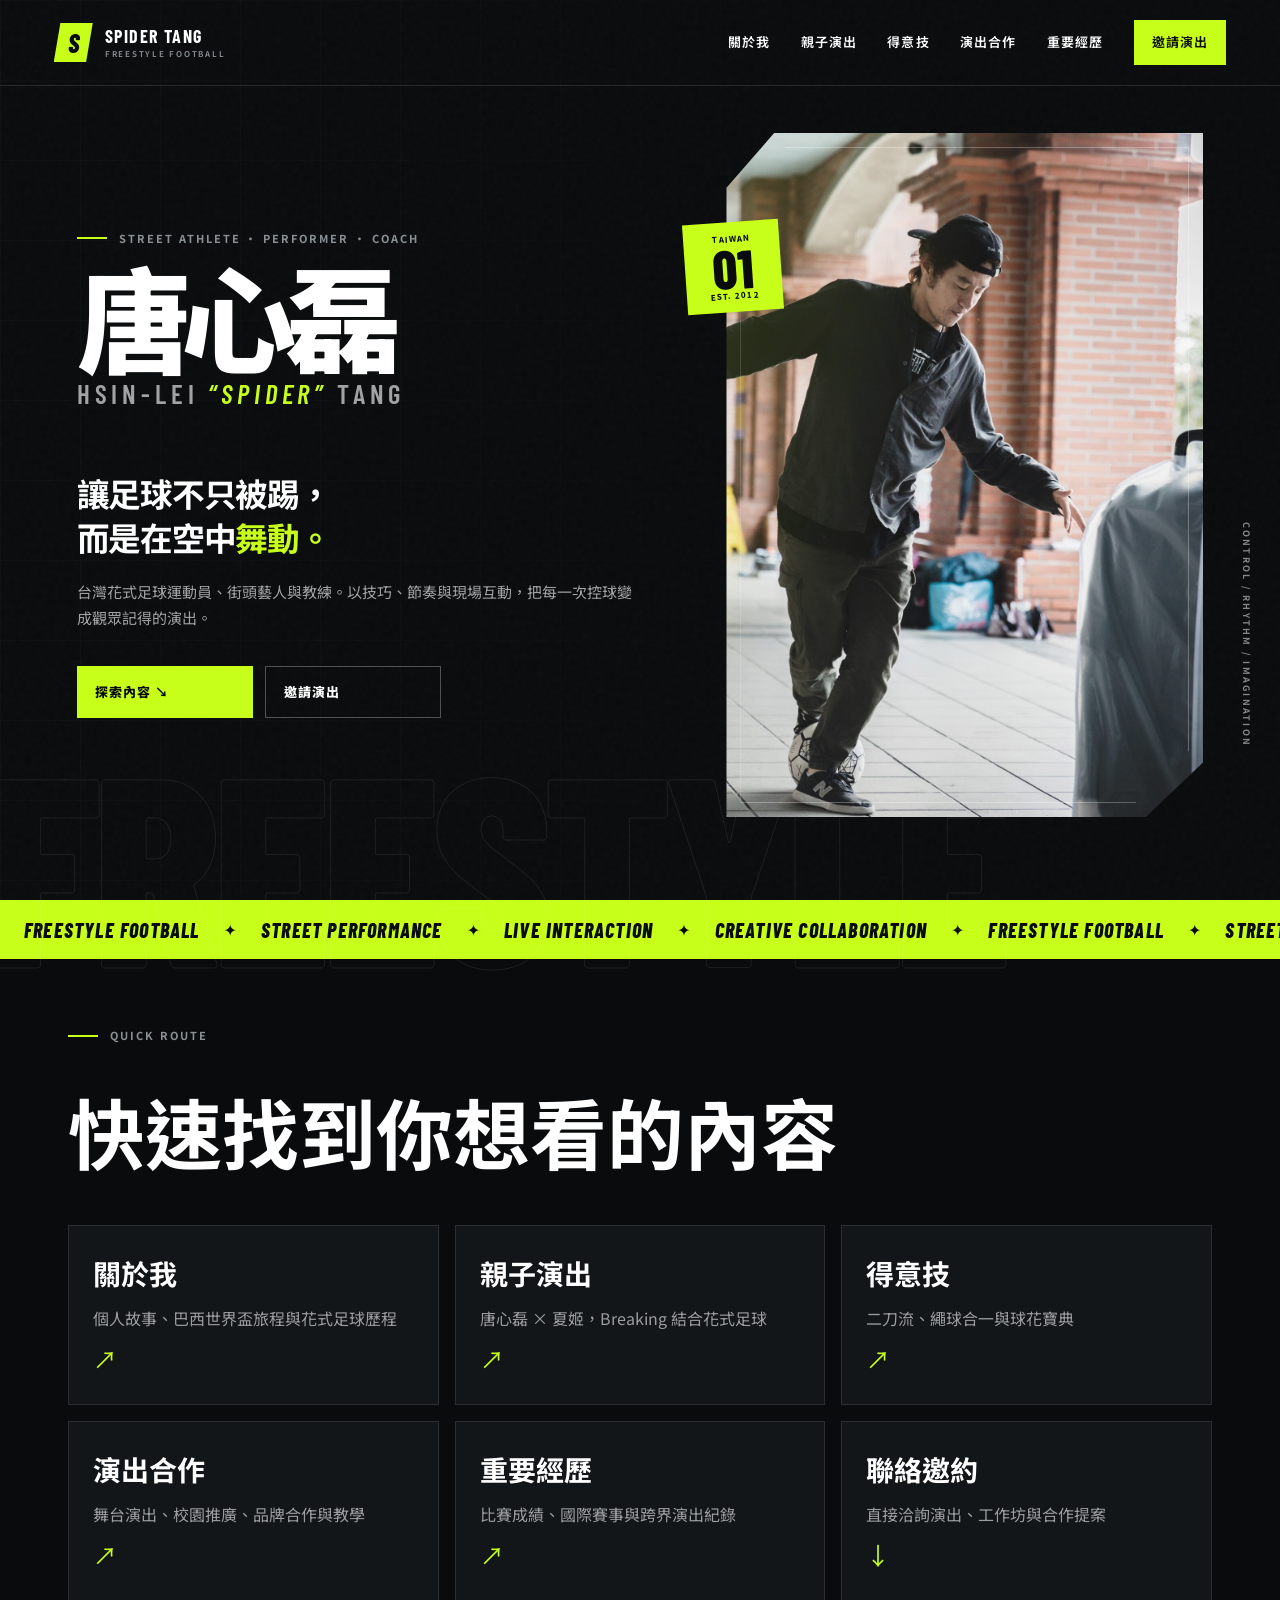
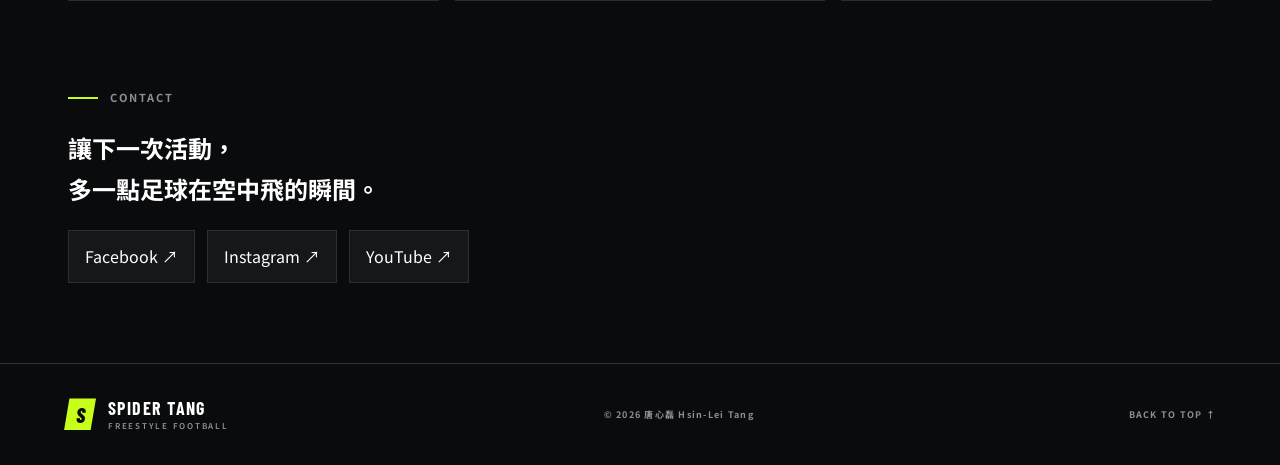
==== commit 5de540cf: "Refactor with comment" ====
--- a/index.html
+++ b/index.html
@@ -1 +1,265 @@
-<!doctype html><html lang="zh-Hant"><head><meta charset="UTF-8"><meta name="viewport" content="width=device-width,initial-scale=1"><meta name="description" content="唐心磊 Spider｜台灣花式足球運動員、街頭藝人與教練。"><meta name="theme-color" content="#090b0c"><meta property="og:type" content="website"><meta property="og:title" content="唐心磊 Spider｜花式足球表演家"><meta property="og:description" content="讓足球不只被踢，而是在空中舞動。"><meta property="og:image" content="https://spider391tang.github.io/FootballFreestyler/assets/photos/performance/ANDY7516.jpg"><meta property="og:url" content="https://spider391tang.github.io/FootballFreestyler/"><title>唐心磊 Spider｜花式足球表演家</title><link rel="icon" href="assets/favicon.svg"><link rel="preconnect" href="https://fonts.googleapis.com"><link rel="preconnect" href="https://fonts.gstatic.com" crossorigin><link href="https://fonts.googleapis.com/css2?family=Barlow+Condensed:ital,wght@0,500;0,600;0,700;0,800;1,700&family=Noto+Sans+TC:wght@400;500;600;700;800;900&display=swap" rel="stylesheet"><link rel="stylesheet" href="styles.css"><link rel="stylesheet" href="pages.css"></head><body><a class="skip-link" href="#main">跳到主要內容</a><header class="site-header" data-header><a class="brand" href="index.html"><span class="brand-mark">S</span><span><strong>SPIDER TANG</strong><small>FREESTYLE FOOTBALL</small></span></a><button class="menu-toggle" type="button" aria-expanded="false" aria-controls="site-nav"><span></span><span></span><span class="sr-only">開啟選單</span></button><nav id="site-nav" class="site-nav"><a href="about.html">關於我</a><a href="family.html">親子演出</a><a href="signature.html">得意技</a><a href="services.html">演出合作</a><a href="experience.html">重要經歷</a><a class="nav-cta" href="#contact">邀請演出</a></nav></header><main id="main" class="home-only"><section id="top" class="hero" aria-labelledby="hero-title"><div class="hero-grid"></div><div class="hero-noise"></div><p class="hero-ghost">FREESTYLE</p><div class="hero-copy" data-reveal><p class="eyebrow"><span></span> Street athlete · Performer · Coach</p><h1 id="hero-title"><span class="name-zh">唐心磊</span><span class="name-en">HSIN-LEI <em>“SPIDER”</em> TANG</span></h1><p class="hero-statement">讓足球不只被踢，<br>而是在空中<span>舞動。</span></p><p class="hero-intro">台灣花式足球運動員、街頭藝人與教練。以技巧、節奏與現場互動，把每一次控球變成觀眾記得的演出。</p><div class="hero-actions"><a class="button button-primary" href="#directory">探索內容 ↘</a><a class="button button-ghost" href="#contact">邀請演出</a></div></div><div class="hero-visual" data-reveal><div class="hero-frame"><img src="assets/photos/performance/ANDY7516.jpg" alt="唐心磊花式足球演出" width="1200" height="1800" fetchpriority="high"><div class="hero-image-wash"></div></div><div class="hero-stamp"><span>TAIWAN</span><strong>01</strong><span>EST. 2012</span></div><p class="hero-caption">CONTROL / RHYTHM / IMAGINATION</p></div></section><section class="marquee" aria-label="演出特色"><div class="marquee-track"><span>FREESTYLE FOOTBALL</span><i>✦</i><span>STREET PERFORMANCE</span><i>✦</i><span>LIVE INTERACTION</span><i>✦</i><span>CREATIVE COLLABORATION</span><i>✦</i><span>FREESTYLE FOOTBALL</span><i>✦</i><span>STREET PERFORMANCE</span><i>✦</i></div></section><section id="directory" class="home-directory"><p class="eyebrow"><span></span> Quick Route</p><h2>快速找到你想看的內容</h2><div class="directory-grid"><a class="directory-card" href="about.html"><strong>關於我</strong><span>個人故事、巴西世界盃旅程與花式足球歷程</span><i>↗</i></a><a class="directory-card" href="family.html"><strong>親子演出</strong><span>唐心磊 × 夏姬，Breaking 結合花式足球</span><i>↗</i></a><a class="directory-card" href="signature.html"><strong>得意技</strong><span>二刀流、繩球合一與球花寶典</span><i>↗</i></a><a class="directory-card" href="services.html"><strong>演出合作</strong><span>舞台演出、校園推廣、品牌合作與教學</span><i>↗</i></a><a class="directory-card" href="experience.html"><strong>重要經歷</strong><span>比賽成績、國際賽事與跨界演出紀錄</span><i>↗</i></a><a class="directory-card" href="#contact"><strong>聯絡邀約</strong><span>直接洽詢演出、工作坊與合作提案</span><i>↓</i></a></div></section><section id="contact" class="contact-strip"><p class="eyebrow"><span></span> Contact</p><h2>讓下一次活動，<br>多一點足球在空中飛的瞬間。</h2><div><a href="https://www.facebook.com/spider391Tang" target="_blank" rel="noreferrer">Facebook ↗</a><a href="https://www.instagram.com/spider391tang" target="_blank" rel="noreferrer">Instagram ↗</a><a href="https://www.youtube.com/@spider391Tang" target="_blank" rel="noreferrer">YouTube ↗</a></div></section></main><footer class="site-footer"><div class="brand footer-brand"><span class="brand-mark">S</span><span><strong>SPIDER TANG</strong><small>FREESTYLE FOOTBALL</small></span></div><p>© <span data-year></span> 唐心磊 Hsin-Lei Tang</p><a href="#top">BACK TO TOP ↑</a></footer><script src="script.js"></script></body></html>+<!doctype html>
+<html lang="zh-Hant">
+  <head>
+    <!--
+      首頁文件設定與社群分享資料：
+      - viewport 讓響應式版面依裝置寬度計算。
+      - description 提供搜尋結果摘要。
+      - Open Graph 欄位控制 Facebook、LINE 等平台的分享預覽。
+      若正式網址或主視覺照片改變，需同步更新 og:url 與 og:image。
+    -->
+    <meta charset="UTF-8" />
+    <meta name="viewport" content="width=device-width,initial-scale=1" />
+    <meta
+      name="description"
+      content="唐心磊 Spider｜台灣花式足球運動員、街頭藝人與教練。"
+    />
+    <meta name="theme-color" content="#090b0c" />
+    <meta property="og:type" content="website" />
+    <meta property="og:title" content="唐心磊 Spider｜花式足球表演家" />
+    <meta
+      property="og:description"
+      content="讓足球不只被踢，而是在空中舞動。"
+    />
+    <meta
+      property="og:image"
+      content="https://spider391tang.github.io/FootballFreestyler/assets/photos/performance/ANDY7516.jpg"
+    />
+    <meta
+      property="og:url"
+      content="https://spider391tang.github.io/FootballFreestyler/"
+    />
+    <title>唐心磊 Spider｜花式足球表演家</title>
+
+    <!--
+      全站視覺資源：
+      styles.css 放置共用設計系統與首頁 Hero；pages.css 放置首頁目錄及子頁元件。
+      Google Fonts 使用 Barlow Condensed 作為展示字、Noto Sans TC 作為中文內文。
+    -->
+    <link rel="icon" href="assets/favicon.svg" />
+    <link rel="preconnect" href="https://fonts.googleapis.com" />
+    <link rel="preconnect" href="https://fonts.gstatic.com" crossorigin />
+    <link
+      href="https://fonts.googleapis.com/css2?family=Barlow+Condensed:ital,wght@0,500;0,600;0,700;0,800;1,700&family=Noto+Sans+TC:wght@400;500;600;700;800;900&display=swap"
+      rel="stylesheet"
+    />
+    <link rel="stylesheet" href="styles.css" />
+    <link rel="stylesheet" href="pages.css" />
+  </head>
+  <body>
+    <!-- 鍵盤使用者可略過導覽列，直接移動焦點到主要內容。 -->
+    <a class="skip-link" href="#main">跳到主要內容</a>
+
+    <!--
+      全站頁首：
+      data-header 供 script.js 在捲動後切換 .scrolled 樣式。
+      menu-toggle 透過 aria-expanded 與 #site-nav 同步手機選單狀態。
+    -->
+    <header class="site-header" data-header>
+      <a class="brand" href="index.html">
+        <span class="brand-mark">S</span>
+        <span>
+          <strong>SPIDER TANG</strong>
+          <small>FREESTYLE FOOTBALL</small>
+        </span>
+      </a>
+      <button
+        class="menu-toggle"
+        type="button"
+        aria-expanded="false"
+        aria-controls="site-nav"
+      >
+        <span></span>
+        <span></span>
+        <span class="sr-only">開啟選單</span>
+      </button>
+      <nav id="site-nav" class="site-nav">
+        <a href="about.html">關於我</a>
+        <a href="family.html">親子演出</a>
+        <a href="signature.html">得意技</a>
+        <a href="services.html">演出合作</a>
+        <a href="experience.html">重要經歷</a>
+        <a class="nav-cta" href="#contact">邀請演出</a>
+      </nav>
+    </header>
+
+    <!-- 首頁主要內容；home-only 用來套用首頁專屬的最小高度與版面規則。 -->
+    <main id="main" class="home-only">
+      <!--
+        Hero：第一屏品牌主視覺與主要 CTA。
+        hero-grid、hero-noise、hero-ghost 都是裝飾層；data-reveal 由 IntersectionObserver
+        在內容進入畫面時加入 .is-visible。
+      -->
+      <section id="top" class="hero" aria-labelledby="hero-title">
+        <div class="hero-grid"></div>
+        <div class="hero-noise"></div>
+        <p class="hero-ghost">FREESTYLE</p>
+
+        <!-- 品牌文字、身分定位與導向內容／邀約的兩個行動按鈕。 -->
+        <div class="hero-copy" data-reveal>
+          <p class="eyebrow">
+            <span></span>
+            Street athlete · Performer · Coach
+          </p>
+          <h1 id="hero-title">
+            <span class="name-zh">唐心磊</span>
+            <span class="name-en">
+              HSIN-LEI
+              <em>“SPIDER”</em>
+              TANG
+            </span>
+          </h1>
+          <p class="hero-statement">
+            讓足球不只被踢，
+            <br />
+            而是在空中<span>舞動。</span>
+          </p>
+          <p class="hero-intro">
+            台灣花式足球運動員、街頭藝人與教練。以技巧、節奏與現場互動，把每一次控球變成觀眾記得的演出。
+          </p>
+          <div class="hero-actions">
+            <a class="button button-primary" href="#directory">探索內容 ↘</a>
+            <a class="button button-ghost" href="#contact">邀請演出</a>
+          </div>
+        </div>
+
+        <!-- 主視覺使用高優先權載入，確保首屏照片盡快顯示。 -->
+        <div class="hero-visual" data-reveal>
+          <div class="hero-frame">
+            <img
+              src="assets/photos/performance/ANDY7516.jpg"
+              alt="唐心磊花式足球演出"
+              width="1200"
+              height="1800"
+              fetchpriority="high"
+            />
+            <div class="hero-image-wash"></div>
+          </div>
+          <div class="hero-stamp">
+            <span>TAIWAN</span>
+            <strong>01</strong>
+            <span>EST. 2012</span>
+          </div>
+          <p class="hero-caption">CONTROL / RHYTHM / IMAGINATION</p>
+        </div>
+      </section>
+
+      <!--
+        橫向跑馬燈：相同關鍵字刻意重複兩次，讓 CSS 位移動畫可無縫循環。
+        修改文字組數時需同時確認 styles.css 的動畫距離。
+      -->
+      <section class="marquee" aria-label="演出特色">
+        <div class="marquee-track">
+          <span>FREESTYLE FOOTBALL</span>
+          <i>✦</i>
+          <span>STREET PERFORMANCE</span>
+          <i>✦</i>
+          <span>LIVE INTERACTION</span>
+          <i>✦</i>
+          <span>CREATIVE COLLABORATION</span>
+          <i>✦</i>
+          <span>FREESTYLE FOOTBALL</span>
+          <i>✦</i>
+          <span>STREET PERFORMANCE</span>
+          <i>✦</i>
+        </div>
+      </section>
+
+      <!--
+        Quick Route：首頁只負責分流，六張卡片分別導向五個主題子頁與聯絡區。
+        新增主題頁時，應在這裡補上對應入口並同步全站導覽。
+      -->
+      <section id="directory" class="home-directory">
+        <p class="eyebrow">
+          <span></span>
+          Quick Route
+        </p>
+        <h2>快速找到你想看的內容</h2>
+        <div class="directory-grid">
+          <a class="directory-card" href="about.html">
+            <strong>關於我</strong>
+            <span>個人故事、巴西世界盃旅程與花式足球歷程</span>
+            <i>↗</i>
+          </a>
+          <a class="directory-card" href="family.html">
+            <strong>親子演出</strong>
+            <span>唐心磊 × 夏姬，Breaking 結合花式足球</span>
+            <i>↗</i>
+          </a>
+          <a class="directory-card" href="signature.html">
+            <strong>得意技</strong>
+            <span>二刀流、繩球合一與球花寶典</span>
+            <i>↗</i>
+          </a>
+          <a class="directory-card" href="services.html">
+            <strong>演出合作</strong>
+            <span>舞台演出、校園推廣、品牌合作與教學</span>
+            <i>↗</i>
+          </a>
+          <a class="directory-card" href="experience.html">
+            <strong>重要經歷</strong>
+            <span>比賽成績、國際賽事與跨界演出紀錄</span>
+            <i>↗</i>
+          </a>
+          <a class="directory-card" href="#contact">
+            <strong>聯絡邀約</strong>
+            <span>直接洽詢演出、工作坊與合作提案</span>
+            <i>↓</i>
+          </a>
+        </div>
+      </section>
+
+      <!-- 聯絡區：保留直接前往 Facebook、Instagram、YouTube 的外部入口。 -->
+      <section id="contact" class="contact-strip">
+        <p class="eyebrow">
+          <span></span>
+          Contact
+        </p>
+        <h2>讓下一次活動，<br />多一點足球在空中飛的瞬間。</h2>
+        <div>
+          <a
+            href="https://www.facebook.com/spider391Tang"
+            target="_blank"
+            rel="noreferrer"
+          >
+            Facebook ↗
+          </a>
+          <a
+            href="https://www.instagram.com/spider391tang"
+            target="_blank"
+            rel="noreferrer"
+          >
+            Instagram ↗
+          </a>
+          <a
+            href="https://www.youtube.com/@spider391Tang"
+            target="_blank"
+            rel="noreferrer"
+          >
+            YouTube ↗
+          </a>
+        </div>
+      </section>
+    </main>
+
+    <!-- 共用頁尾；data-year 會由 script.js 自動填入目前年份。 -->
+    <footer class="site-footer">
+      <div class="brand footer-brand">
+        <span class="brand-mark">S</span>
+        <span>
+          <strong>SPIDER TANG</strong>
+          <small>FREESTYLE FOOTBALL</small>
+        </span>
+      </div>
+      <p>
+        ©
+        <span data-year></span>
+        唐心磊 Hsin-Lei Tang
+      </p>
+      <a href="#top">BACK TO TOP ↑</a>
+    </footer>
+
+    <!-- 共用互動腳本放在 body 結尾，避免阻塞主要 HTML 解析。 -->
+    <script src="script.js"></script>
+  </body>
+</html>
--- a/pages.css
+++ b/pages.css
@@ -1 +1 @@
-body{background:#090b0c;color:#fff}.subpage-main{padding-top:92px}.subpage-hero{min-height:54vh;display:grid;grid-template-columns:1fr 1fr;align-items:center;gap:48px;max-width:1200px;margin:auto;padding:70px 28px}.subpage-hero h1{margin:12px 0;font-size:clamp(54px,9vw,130px);line-height:.82;letter-spacing:-.07em}.subpage-hero h1 span{color:var(--acid)}.subpage-hero p{max-width:620px;color:rgba(255,255,255,.68)}.subpage-hero img{width:100%;max-height:620px;object-fit:cover}.page-section{max-width:1200px;margin:auto;padding:72px 28px}.page-section h2{font-size:clamp(38px,6vw,76px);line-height:1;letter-spacing:-.05em}.page-grid{display:grid;grid-template-columns:repeat(2,minmax(0,1fr));gap:22px}.page-card{padding:28px;background:#14181a;border:1px solid rgba(255,255,255,.1)}.page-card h3{margin:0 0 12px;font-size:30px}.page-card p{color:rgba(255,255,255,.66)}.video-grid{display:grid;grid-template-columns:repeat(2,minmax(0,1fr));gap:22px}.video-card{background:#14181a}.video-card iframe{width:100%;aspect-ratio:9/16;border:0}.video-card div{padding:22px}.video-card h3{margin:0 0 10px}.video-card a,.page-link{color:var(--acid);font-weight:800}.photo-grid{display:grid;grid-template-columns:2fr 1fr;gap:12px}.photo-grid img{width:100%;height:100%;object-fit:cover}.photo-grid img:first-child{grid-row:span 2}.timeline{display:grid;gap:12px}.timeline article{display:grid;grid-template-columns:110px 1fr auto;gap:24px;align-items:center;padding:20px;border-bottom:1px solid rgba(255,255,255,.12)}.timeline time{color:var(--acid);font:800 28px var(--display)}.back-home{display:inline-flex;margin-top:28px;color:var(--acid);font-weight:800}.site-footer{margin-top:0}.home-only{min-height:100vh}.home-directory{max-width:1200px;margin:auto;padding:70px 28px 90px}.home-directory h2{font-size:clamp(38px,6vw,78px);margin:0 0 28px}.directory-grid{display:grid;grid-template-columns:repeat(3,minmax(0,1fr));gap:16px}.directory-card{min-height:180px;display:flex;flex-direction:column;justify-content:space-between;padding:24px;color:#fff;background:#121618;border:1px solid rgba(255,255,255,.1);transition:.2s}.directory-card:hover{transform:translateY(-3px);border-color:rgba(200,255,26,.45)}.directory-card strong{font-size:28px}.directory-card span{color:rgba(255,255,255,.58)}.directory-card i{color:var(--acid);font-style:normal;font-size:24px}.contact-strip{max-width:1200px;margin:auto;padding:0 28px 80px}.contact-strip div{display:flex;flex-wrap:wrap;gap:12px}.contact-strip a{padding:12px 16px;background:#14181a;color:#fff;border:1px solid rgba(255,255,255,.1)}@media(max-width:900px){.subpage-hero,.page-grid,.video-grid{grid-template-columns:1fr}.directory-grid{grid-template-columns:repeat(2,1fr)}.photo-grid{grid-template-columns:1fr 1fr}.photo-grid img:first-child{grid-column:1/3;grid-row:auto}.timeline article{grid-template-columns:80px 1fr}}@media(max-width:620px){.subpage-main{padding-top:72px}.subpage-hero{grid-template-columns:1fr;padding:48px 20px 36px;min-height:auto}.subpage-hero h1{font-size:64px}.subpage-hero img{max-height:440px}.page-section{padding:50px 20px}.directory-grid{grid-template-columns:1fr}.directory-card{min-height:130px}.timeline article{grid-template-columns:1fr;gap:8px;padding:18px 0}.video-grid{gap:16px}.home-directory{padding:52px 20px 70px}.contact-strip{padding:0 20px 60px}.site-header .site-nav a:not(.nav-cta){display:none}}+body{background:#090b0c;color:#fff}.subpage-main{padding-top:92px}.subpage-hero{min-height:54vh;display:grid;grid-template-columns:1fr 1fr;align-items:center;gap:48px;max-width:1200px;margin:auto;padding:70px 28px}.subpage-hero h1{margin:12px 0;font-size:clamp(54px,9vw,130px);line-height:.82;letter-spacing:-.07em}.subpage-hero h1 span{color:var(--acid)}.subpage-hero p{max-width:620px;color:rgba(255,255,255,.68)}.subpage-hero img{width:100%;max-height:620px;object-fit:cover}.page-section{max-width:1200px;margin:auto;padding:72px 28px}.page-section h2{font-size:clamp(38px,6vw,76px);line-height:1;letter-spacing:-.05em}.page-grid{display:grid;grid-template-columns:repeat(2,minmax(0,1fr));gap:22px}.page-card{padding:28px;background:#14181a;border:1px solid rgba(255,255,255,.1)}.page-card h3{margin:0 0 12px;font-size:30px}.page-card p{color:rgba(255,255,255,.66)}.video-grid{display:grid;grid-template-columns:repeat(2,minmax(0,1fr));gap:22px}.video-card{background:#14181a}.video-card iframe{width:100%;aspect-ratio:9/16;border:0}.video-card div{padding:22px}.video-card h3{margin:0 0 10px}.video-card a,.page-link{color:var(--acid);font-weight:800}.photo-grid{display:grid;grid-template-columns:2fr 1fr;gap:12px}.photo-grid img{width:100%;height:100%;object-fit:cover}.photo-grid img:first-child{grid-row:span 2}.timeline{display:grid;gap:12px}.timeline article{display:grid;grid-template-columns:110px 1fr auto;gap:24px;align-items:center;padding:20px;border-bottom:1px solid rgba(255,255,255,.12)}.timeline time{color:var(--acid);font:800 28px var(--display)}.back-home{display:inline-flex;margin-top:28px;color:var(--acid);font-weight:800}.site-footer{margin-top:0}.home-only{min-height:100vh}.home-directory{max-width:1200px;margin:auto;padding:70px 28px 90px}.home-directory h2{font-size:clamp(38px,6vw,78px);margin:0 0 28px}.directory-grid{display:grid;grid-template-columns:repeat(3,minmax(0,1fr));gap:16px}.directory-card{min-height:180px;display:flex;flex-direction:column;justify-content:space-between;padding:24px;color:#fff;background:#121618;border:1px solid rgba(255,255,255,.1);transition:.2s}.directory-card:hover{transform:translateY(-3px);border-color:rgba(200,255,26,.45)}.directory-card strong{font-size:28px}.directory-card span{color:rgba(255,255,255,.58)}.directory-card i{color:var(--acid);font-style:normal;font-size:24px}.contact-strip{max-width:1200px;margin:auto;padding:0 28px 80px}.contact-strip div{display:flex;flex-wrap:wrap;gap:12px}.contact-strip a{padding:12px 16px;background:#14181a;color:#fff;border:1px solid rgba(255,255,255,.1)}@media(max-width:900px){.subpage-hero,.page-grid,.video-grid{grid-template-columns:1fr}.directory-grid{grid-template-columns:repeat(2,1fr)}.photo-grid{grid-template-columns:1fr 1fr}.photo-grid img:first-child{grid-column:1/3;grid-row:auto}.timeline article{grid-template-columns:80px 1fr}}@media(max-width:620px){.subpage-main{padding-top:72px}.subpage-hero{grid-template-columns:1fr;padding:48px 20px 36px;min-height:auto}.subpage-hero h1{font-size:64px}.subpage-hero img{max-height:440px}.page-section{padding:50px 20px}.directory-grid{grid-template-columns:1fr}.directory-card{min-height:130px}.timeline article{grid-template-columns:1fr;gap:8px;padding:18px 0}.video-grid{gap:16px}.home-directory{padding:52px 20px 70px}.contact-strip{padding:0 20px 60px}.site-header .site-nav a:not(.nav-cta){display:none}}.award-section{display:grid;gap:22px}.award-feature{position:relative;overflow:hidden;padding:clamp(28px,4vw,48px);background:#14181a;border:1px solid rgba(255,255,255,.1)}.award-feature::before{content:"";position:absolute;inset:0 0 auto;height:4px;background:linear-gradient(90deg,var(--family-pink),var(--acid))}.award-heading{margin-bottom:34px}.award-heading h2{margin:12px 0 18px}.award-heading>p:last-child{max-width:720px;margin:0;color:rgba(255,255,255,.66)}.award-gallery{display:grid;grid-template-columns:repeat(2,minmax(0,1fr));gap:14px}.award-photo{overflow:hidden;margin:0;background:#090b0c}.award-photo picture{display:block}.award-photo img{display:block;width:100%;height:auto;aspect-ratio:3/2;object-fit:cover;transition:filter 450ms ease,transform 700ms cubic-bezier(.2,.8,.2,1)}.award-photo:hover img{filter:saturate(1.08);transform:scale(1.015)}.award-photo figcaption{padding:13px 15px;color:rgba(255,255,255,.58);font:700 9px/1.5 var(--sans);letter-spacing:.12em}.award-booking{border-left:4px solid var(--family-pink)}@media(max-width:900px){.award-gallery{grid-template-columns:1fr}}@media(max-width:620px){.award-feature{padding:24px 20px}.award-heading{margin-bottom:24px}.award-heading h2{font-size:clamp(38px,10.25vw,44px)}.award-gallery{gap:12px}.award-photo figcaption{padding:11px 12px;font-size:8px}}
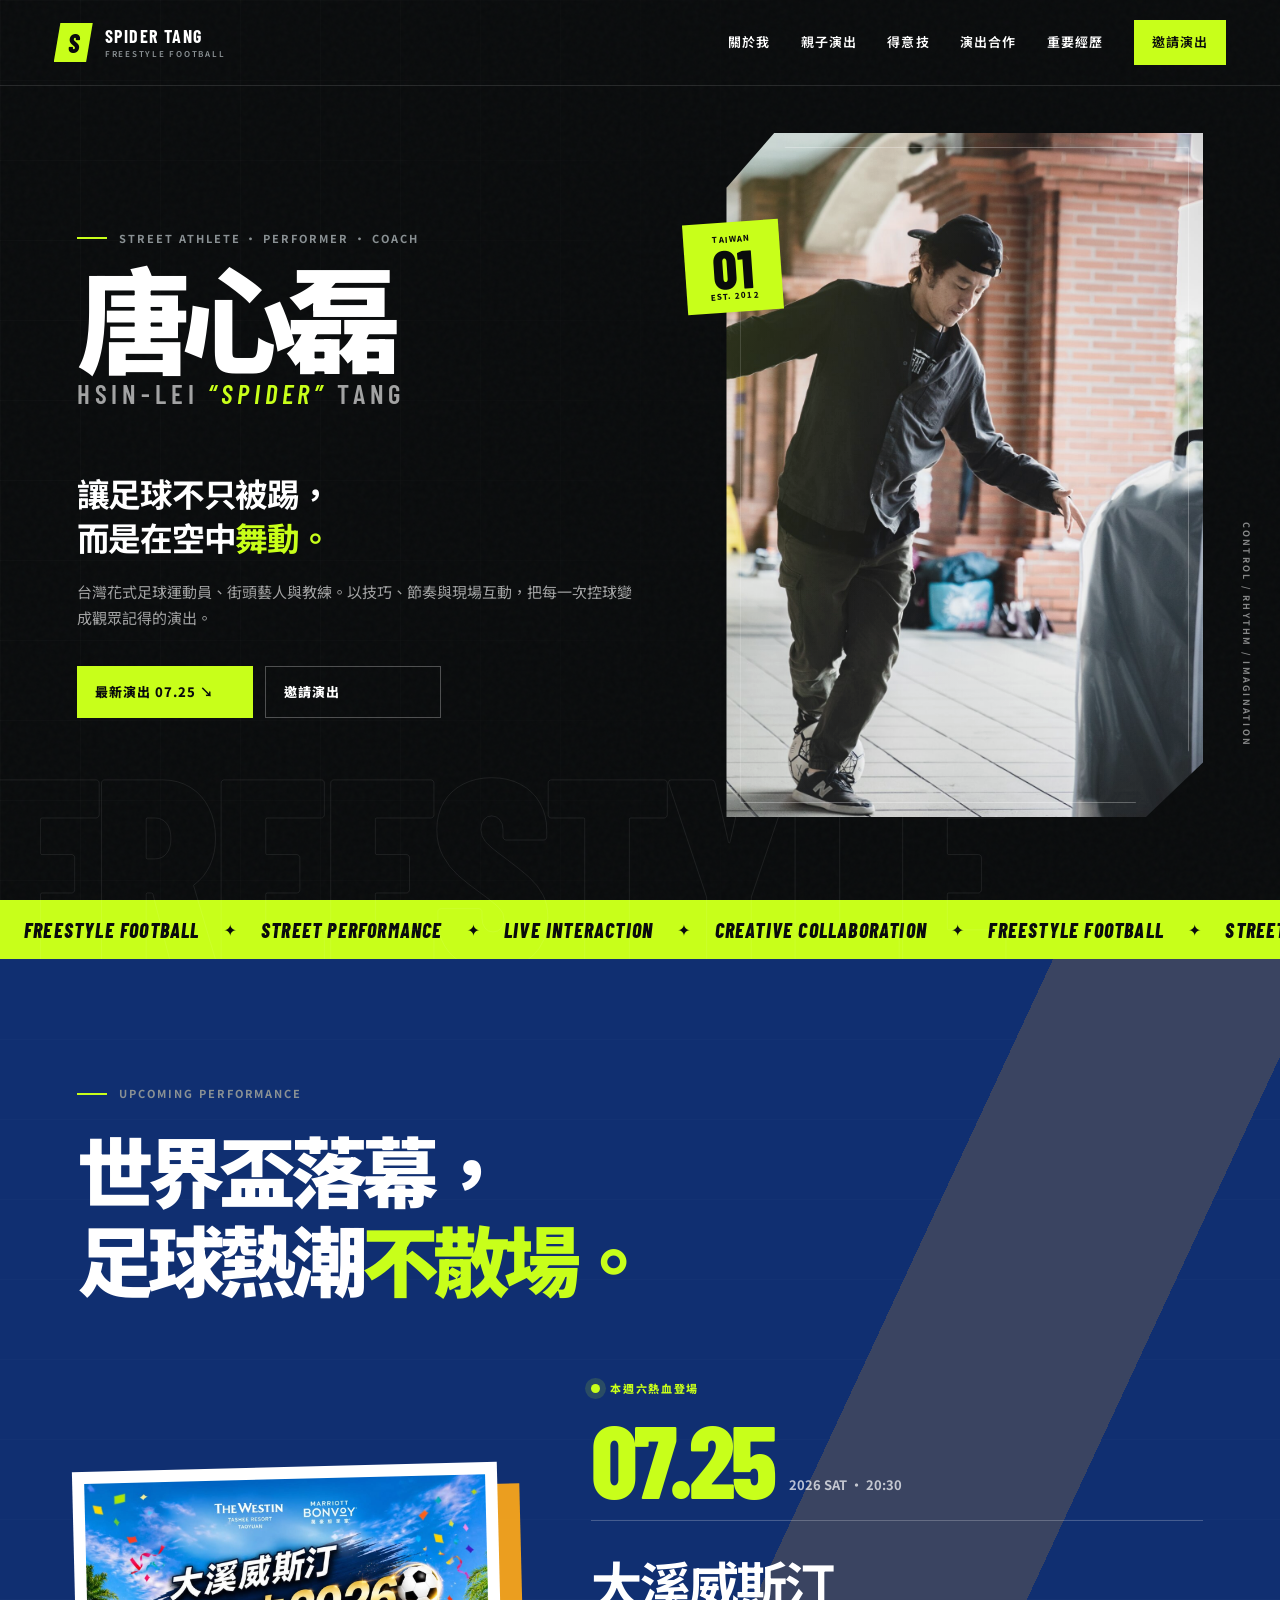
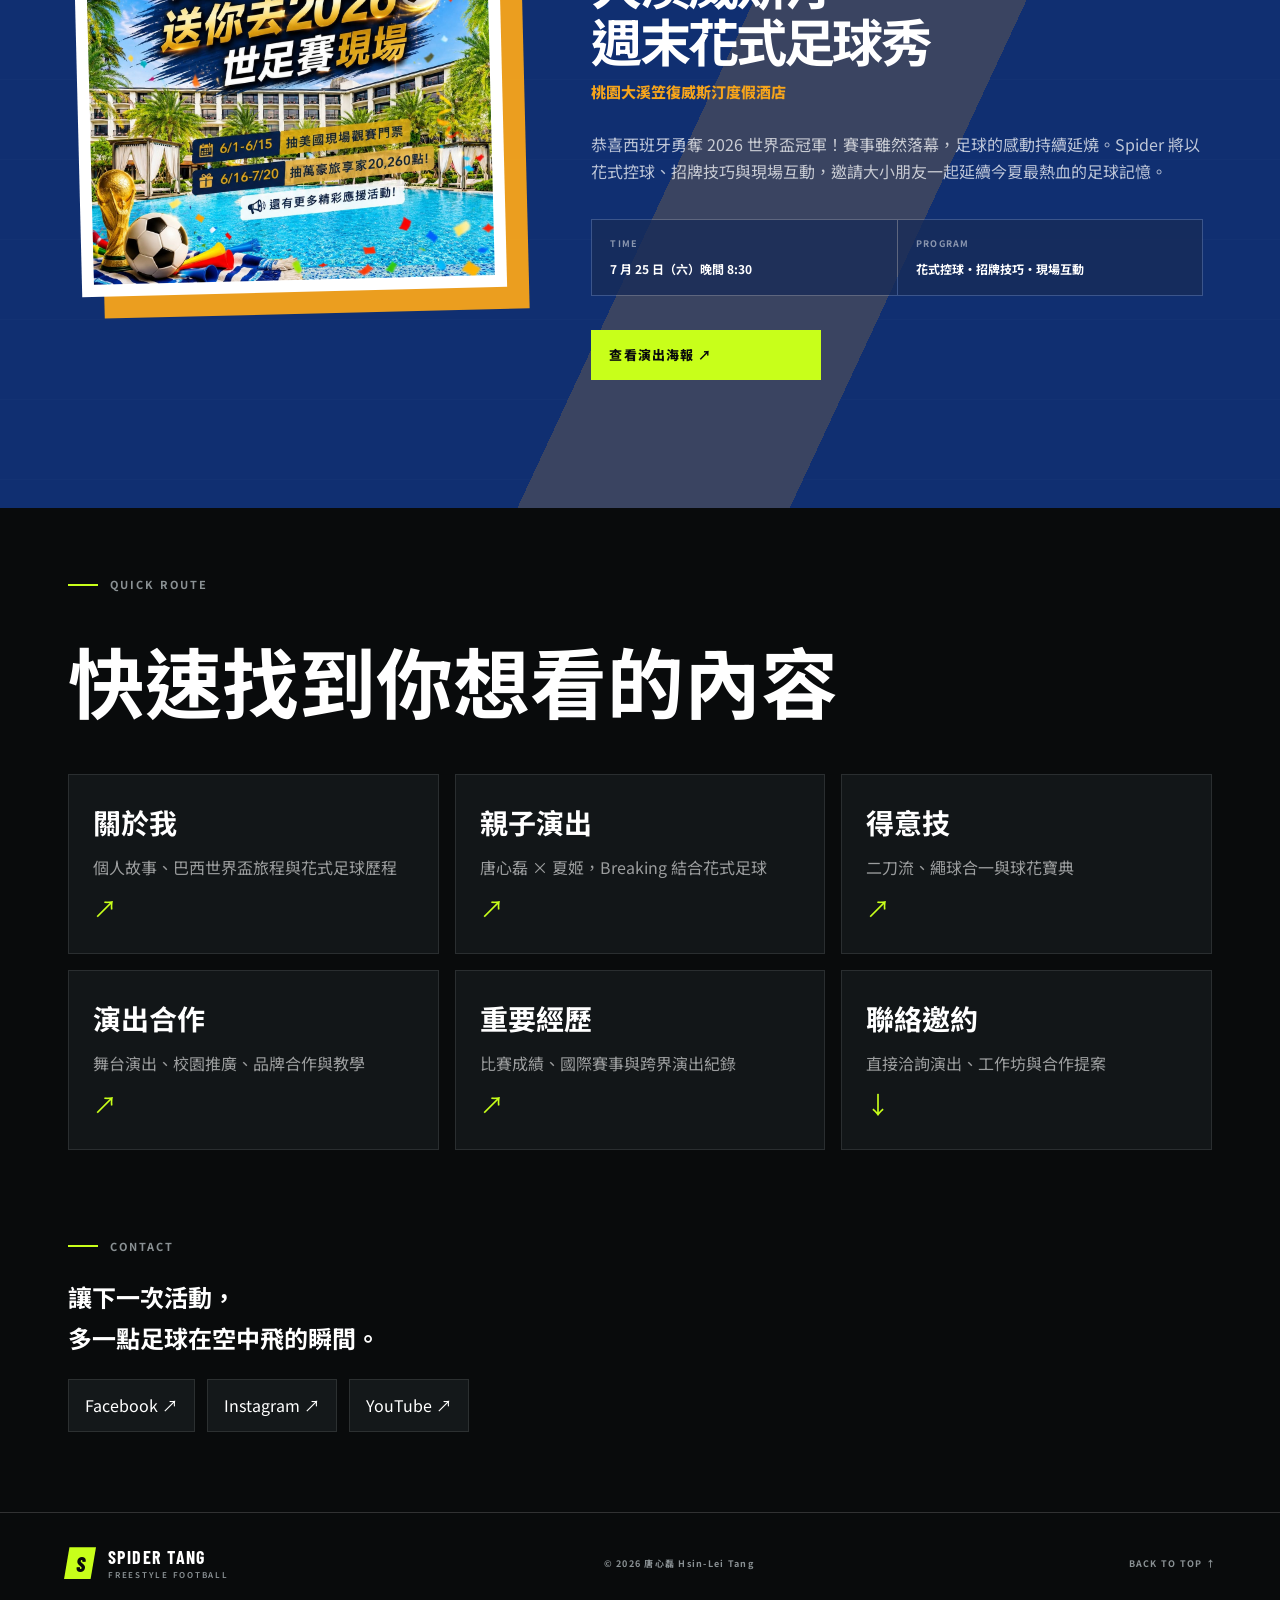
==== commit 0d5cfb03: "20260725_威斯汀酒店" ====
--- a/index.html
+++ b/index.html
@@ -118,7 +118,9 @@
             台灣花式足球運動員、街頭藝人與教練。以技巧、節奏與現場互動，把每一次控球變成觀眾記得的演出。
           </p>
           <div class="hero-actions">
-            <a class="button button-primary" href="#directory">探索內容 ↘</a>
+            <a class="button button-primary" href="#upcoming">
+              最新演出 07.25 ↘
+            </a>
             <a class="button button-ghost" href="#contact">邀請演出</a>
           </div>
         </div>
@@ -166,6 +168,84 @@
       </section>
 
       <!--
+        最新演出公告：活動資訊直接呈現在首頁，海報可另開原圖查看。
+        日期、時間與宣傳文案來源保存在同目錄 ReadMe.md，活動結束後應更新狀態或下架。
+      -->
+      <section
+        id="upcoming"
+        class="section upcoming"
+        aria-labelledby="upcoming-title"
+      >
+        <div class="upcoming-inner">
+          <div class="section-heading light upcoming-heading" data-reveal>
+            <p class="eyebrow">
+              <span></span>
+              Upcoming Performance
+            </p>
+            <h2 id="upcoming-title">
+              世界盃落幕，
+              <br />
+              足球熱潮<em>不散場。</em>
+            </h2>
+          </div>
+
+          <article class="event-card" data-reveal>
+            <a
+              class="event-poster"
+              href="assets/announcements/20260725_威斯汀酒店/worldcup_westin_performance.jpg"
+              target="_blank"
+              rel="noreferrer"
+              aria-label="另開大溪威斯汀花式足球演出公告原圖"
+            >
+              <img
+                src="assets/announcements/20260725_威斯汀酒店/worldcup_westin_performance.jpg"
+                width="1254"
+                height="1254"
+                loading="lazy"
+                decoding="async"
+                alt="2026 年 7 月 25 日大溪威斯汀花式足球演出公告"
+              />
+            </a>
+
+            <div class="event-copy">
+              <p class="event-status">
+                <span aria-hidden="true"></span>
+                本週六熱血登場
+              </p>
+              <time datetime="2026-07-25T20:30:00+08:00">
+                <strong>07.25</strong>
+                <span>2026 SAT · 20:30</span>
+              </time>
+              <h3>大溪威斯汀<br />週末花式足球秀</h3>
+              <p class="event-location">桃園大溪笠復威斯汀度假酒店</p>
+              <p class="event-description">
+                恭喜西班牙勇奪 2026 世界盃冠軍！賽事雖然落幕，足球的感動持續延燒。Spider
+                將以花式控球、招牌技巧與現場互動，邀請大小朋友一起延續今夏最熱血的足球記憶。
+              </p>
+              <ul class="event-meta">
+                <li>
+                  <span>TIME</span>
+                  <strong>7 月 25 日（六）晚間 8:30</strong>
+                </li>
+                <li>
+                  <span>PROGRAM</span>
+                  <strong>花式控球・招牌技巧・現場互動</strong>
+                </li>
+              </ul>
+              <a
+                class="button button-primary event-button"
+                href="assets/announcements/20260725_威斯汀酒店/worldcup_westin_performance.jpg"
+                target="_blank"
+                rel="noreferrer"
+              >
+                查看演出海報 ↗
+              </a>
+            </div>
+          </article>
+        </div>
+      </section>
+
+      <!--
         Quick Route：首頁只負責分流，六張卡片分別導向五個主題子頁與聯絡區。
         新增主題頁時，應在這裡補上對應入口並同步全站導覽。
       -->
